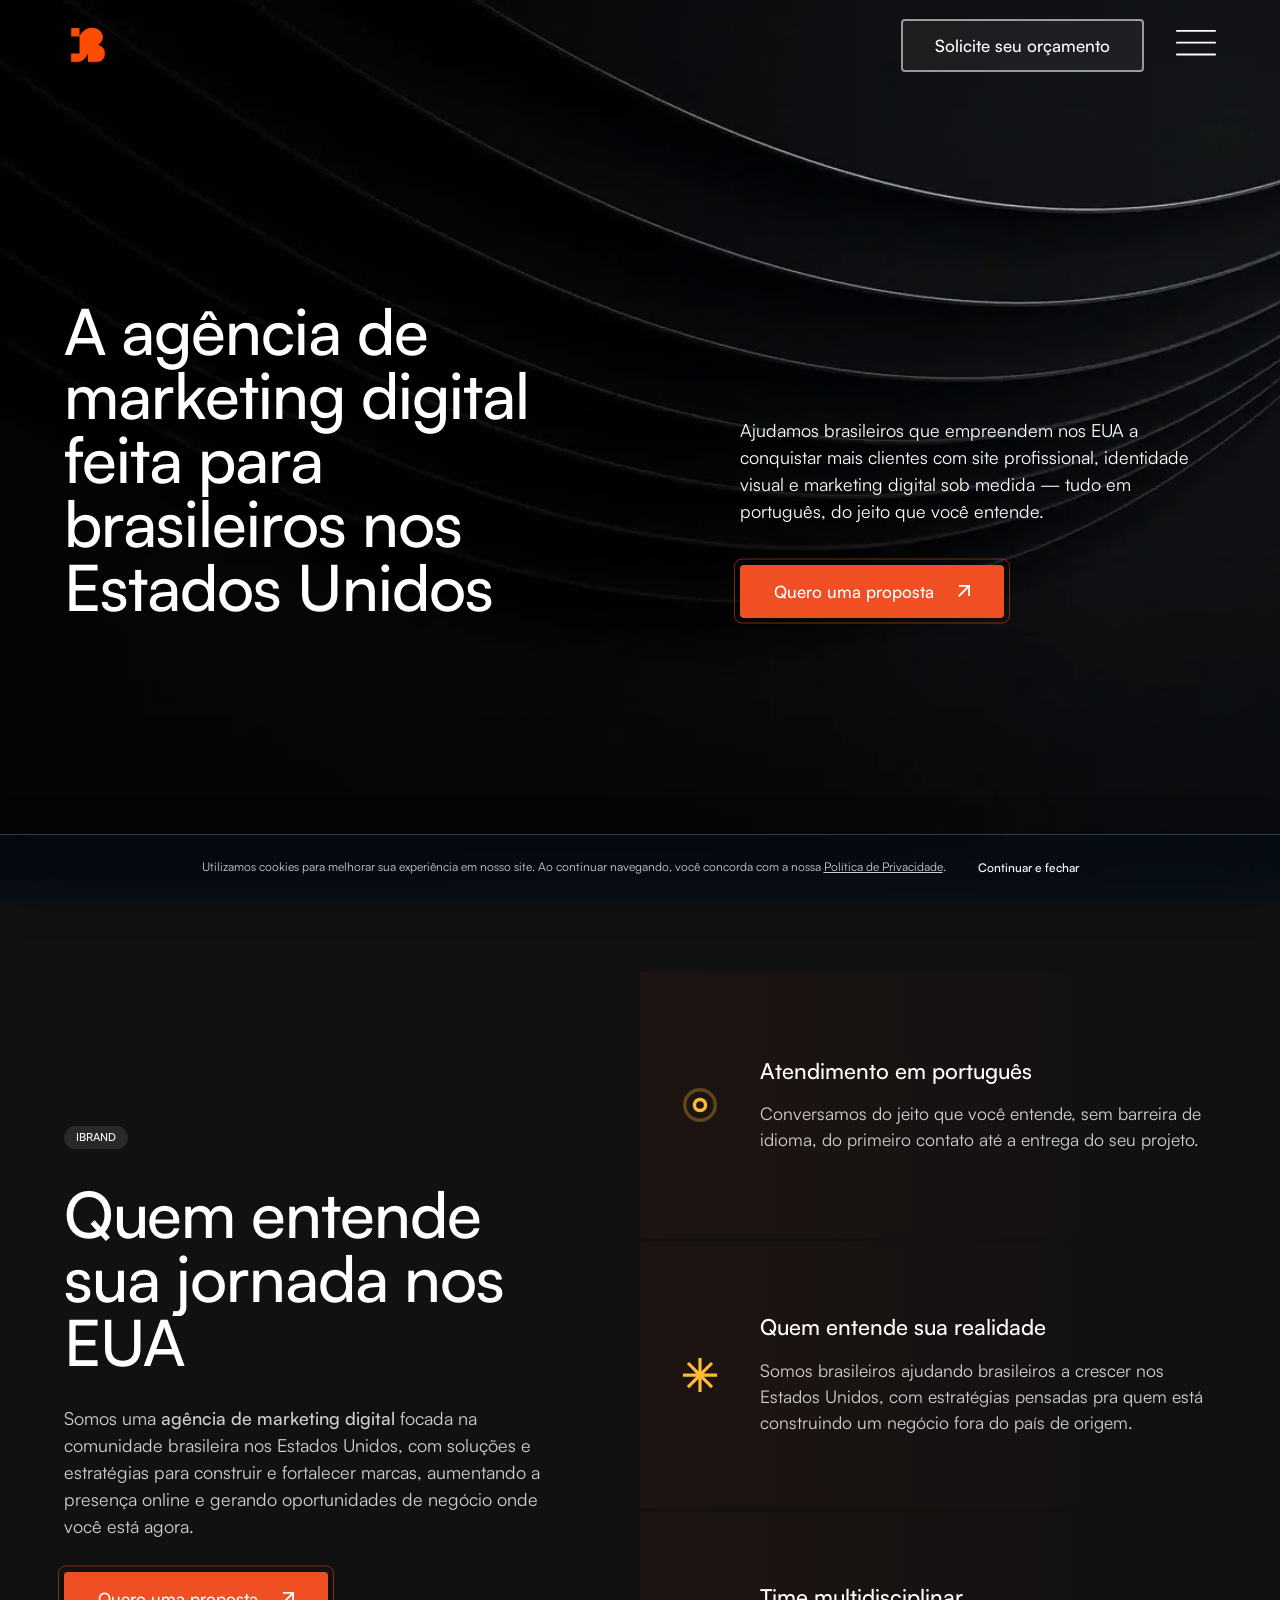
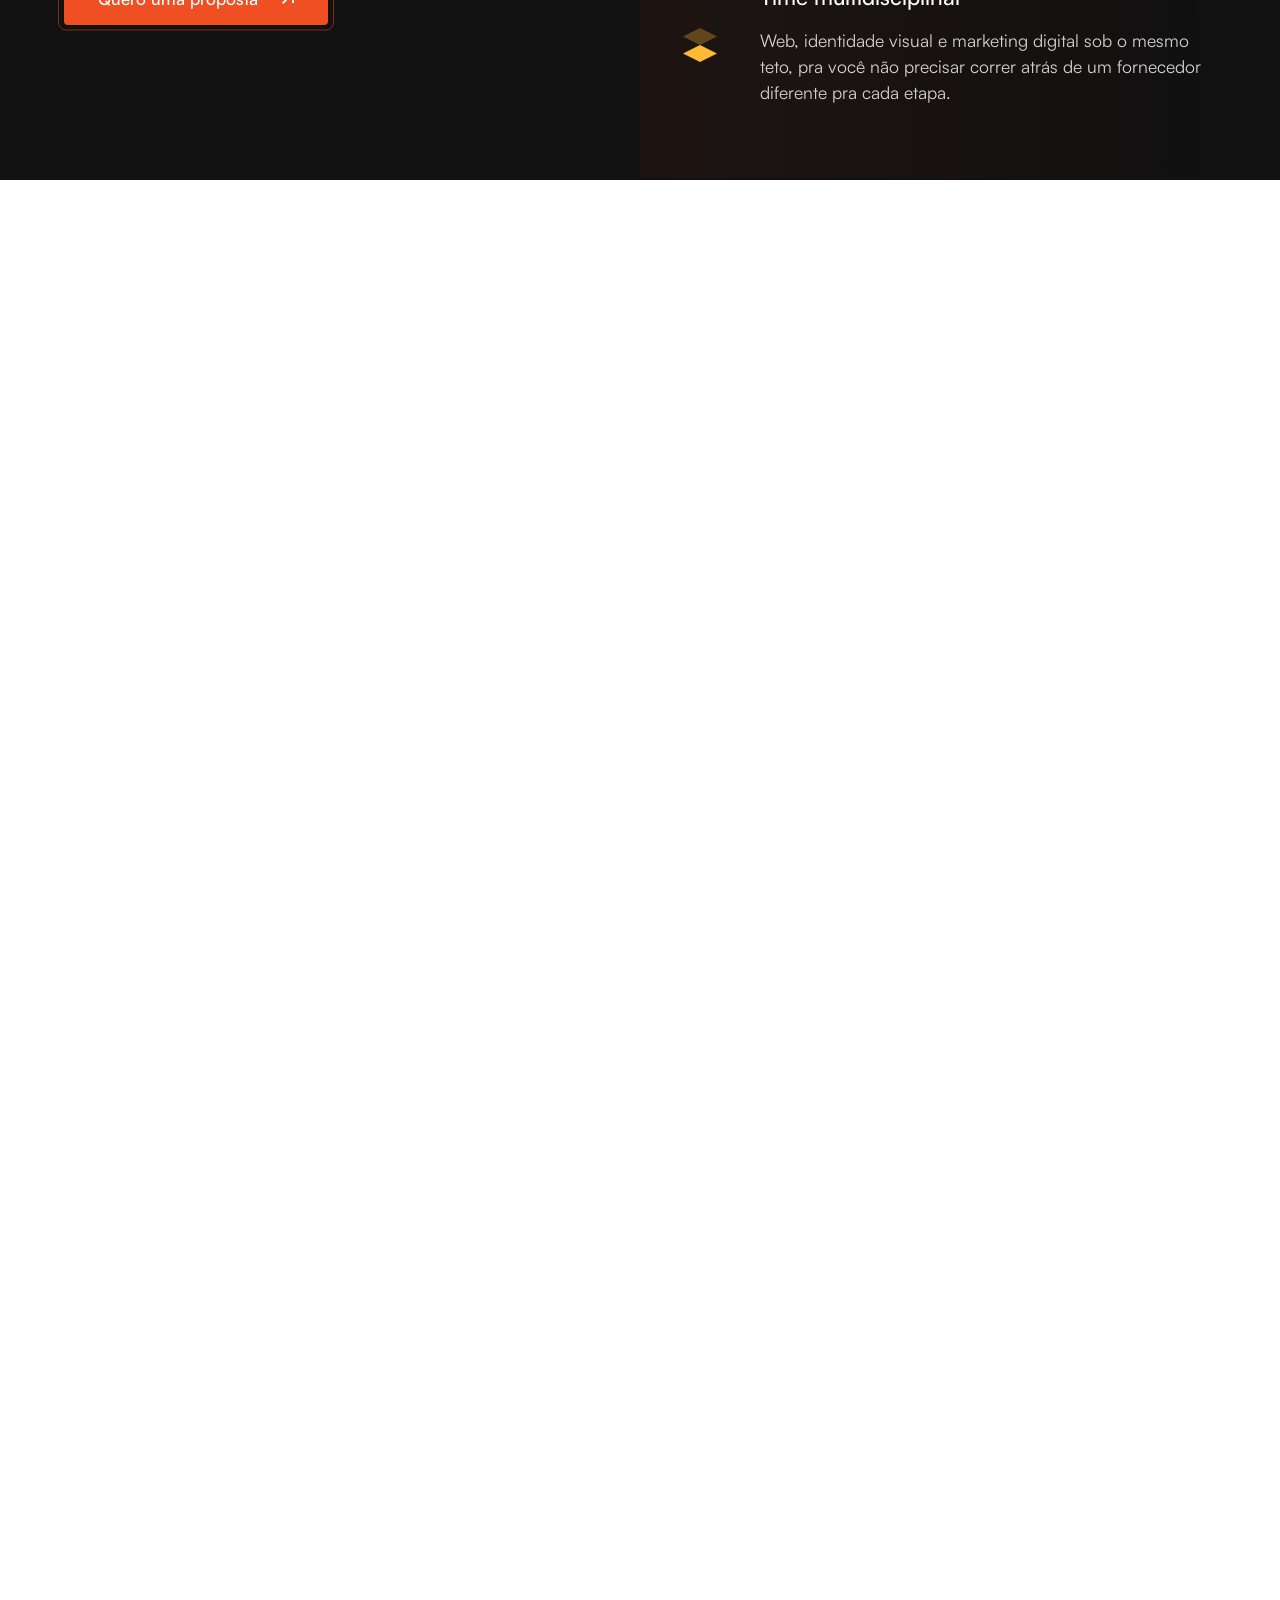
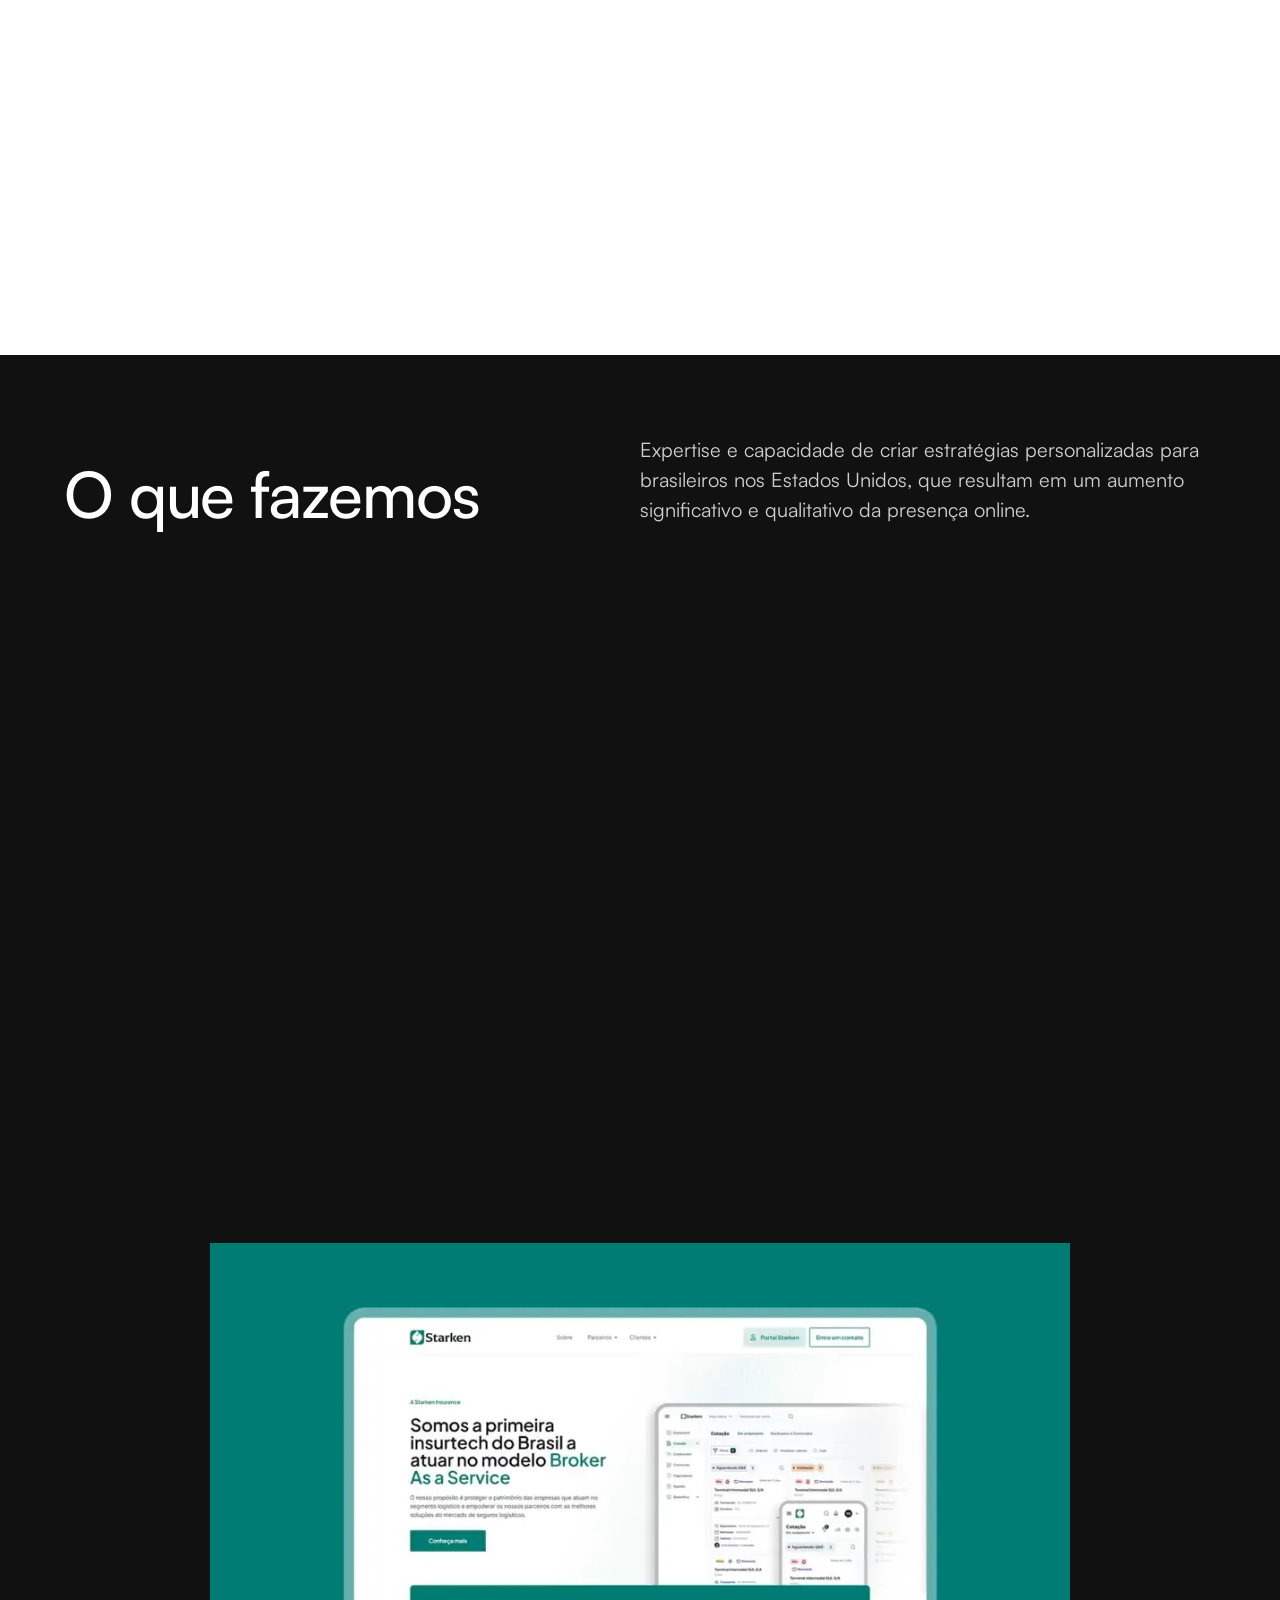
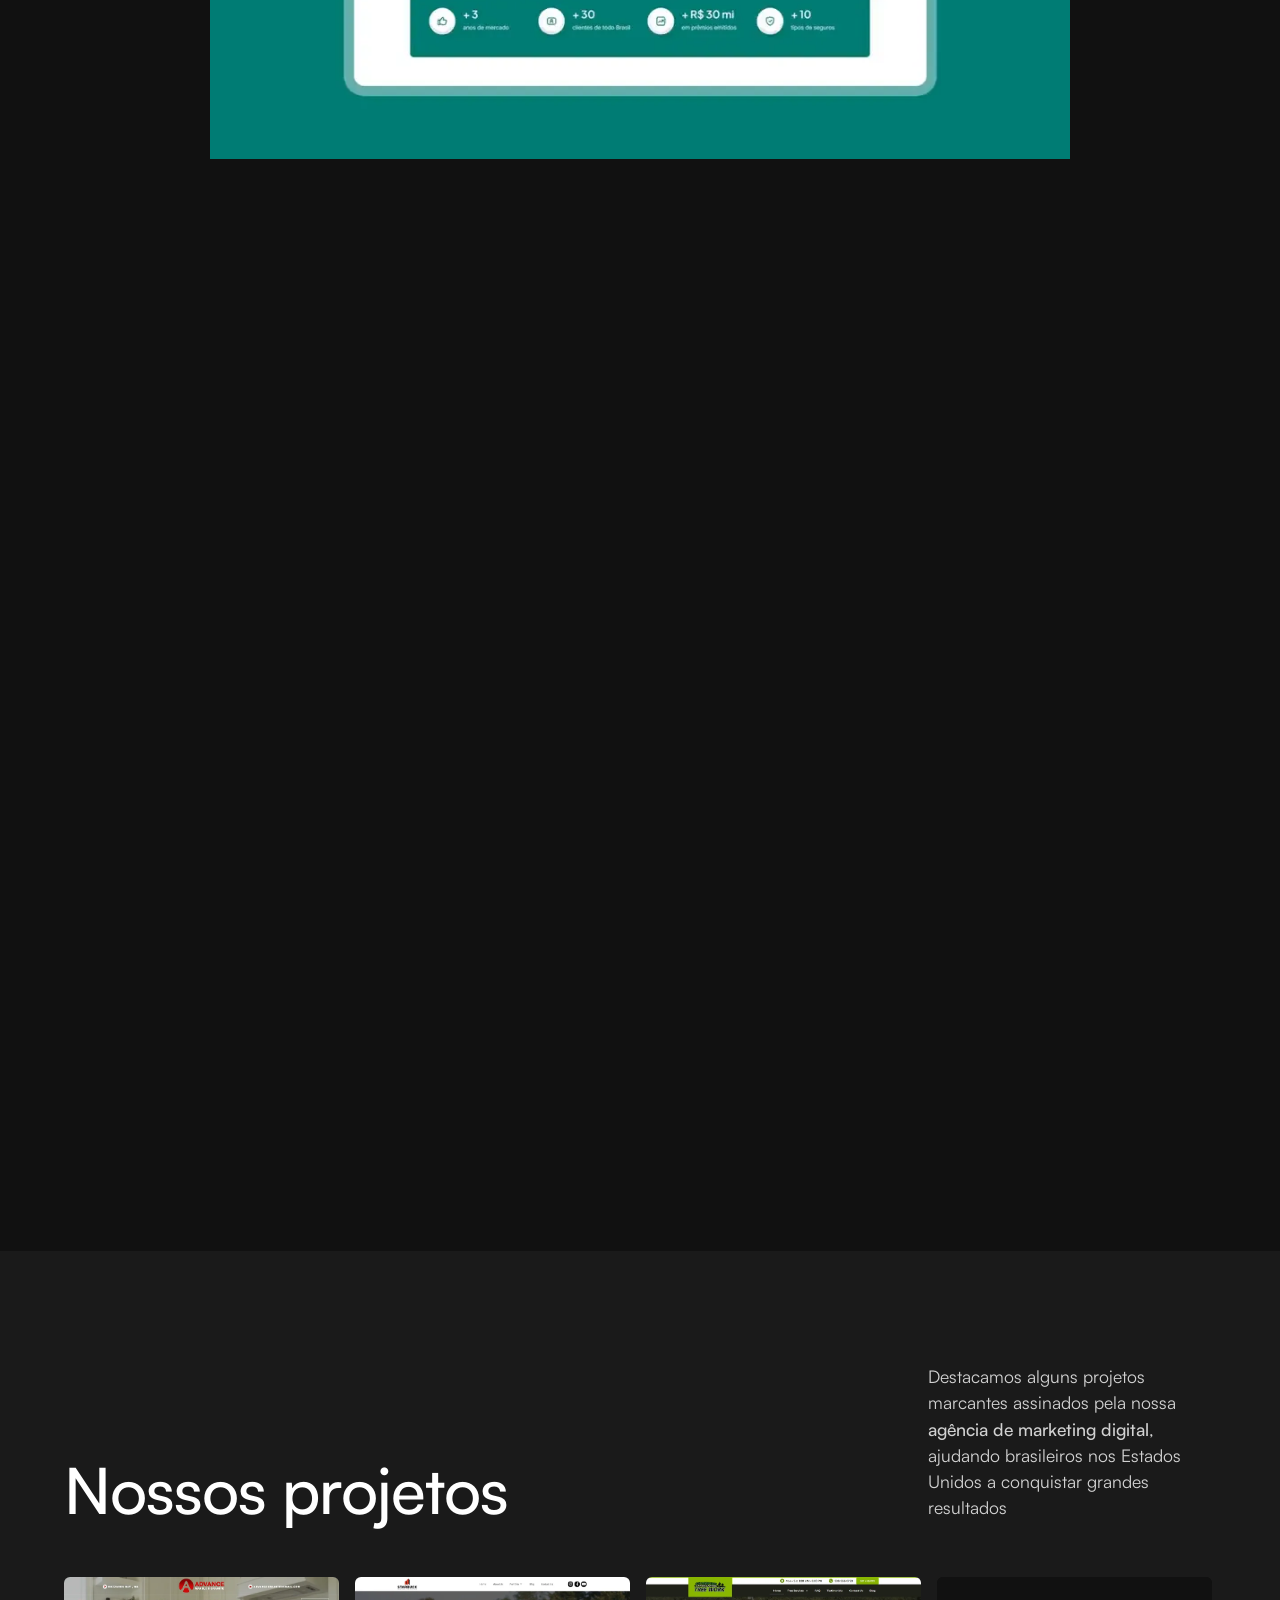
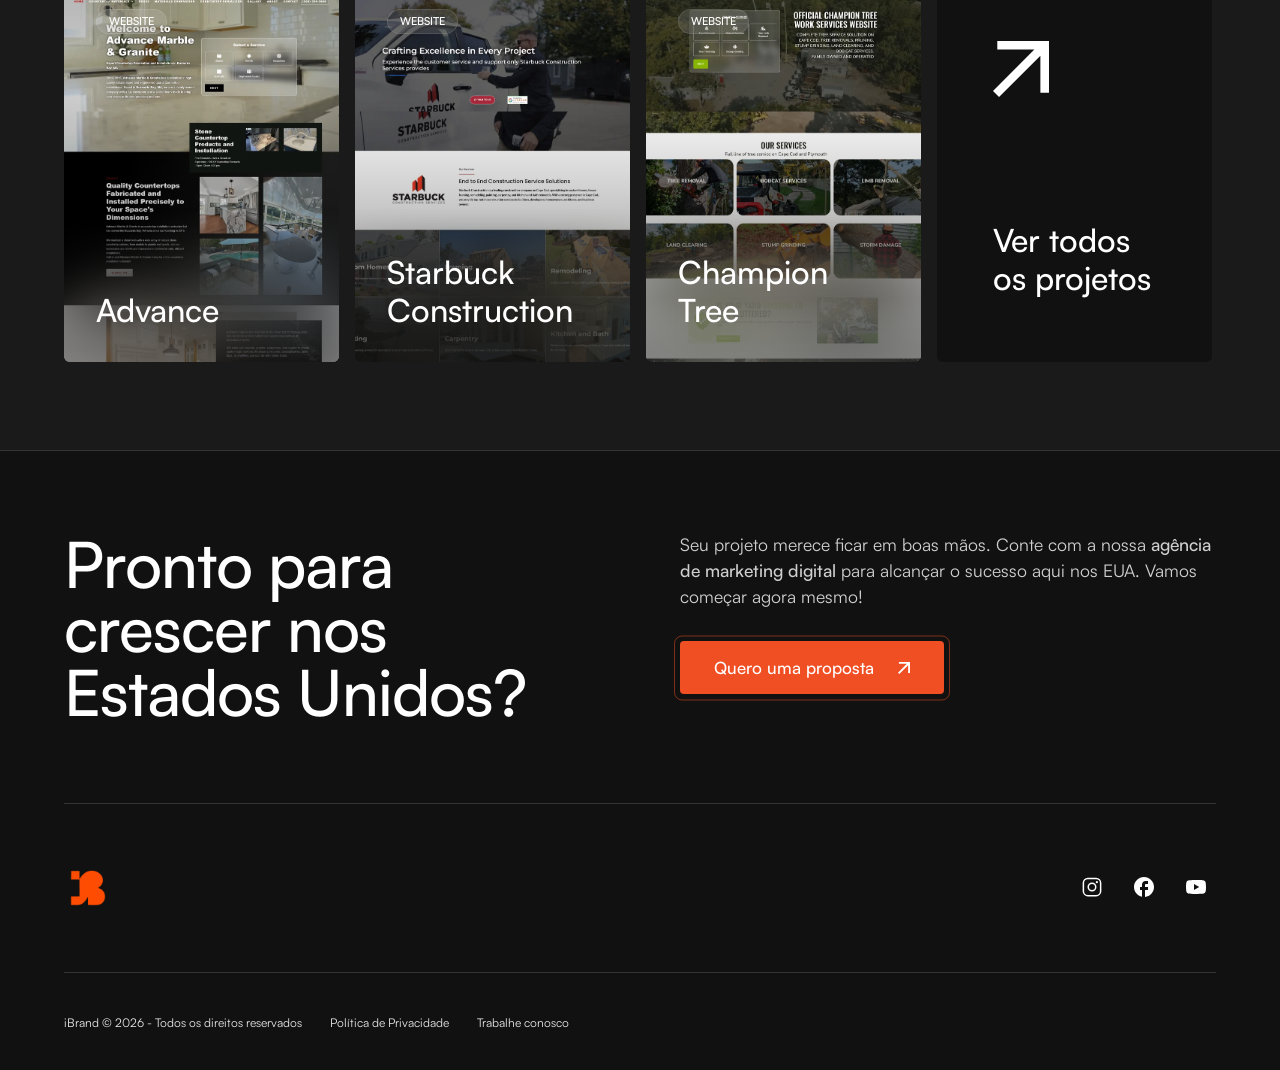
==== index.html @ 8ede85d5 "Trim projects list, fix mobile scroll-video bug, sync text/video timing, update favicon - Remove Pro" ====
<!DOCTYPE html>
<html lang="pt-BR" class="no-js">
<head>
  <meta charset="utf-8">
  <meta http-equiv="X-UA-Compatible" content="IE=edge">
  <meta name="viewport" content="width=device-width, initial-scale=1.0">

  <script>
    (function(d){
      d.classList.remove('no-js');
      d.classList.add('js');
    })(document.documentElement);
  </script>

  <title>iBrand - Marketing Digital para Brasileiros nos Estados Unidos</title>
  <meta name="description" content="Agência de marketing digital que ajuda brasileiros nos Estados Unidos a crescer com site profissional, identidade visual e marketing digital sob medida — tudo em português." />
  <link rel="canonical" href="https://ibrandmkt.com.br/">

  <!-- Open Graph -->
  <meta property="og:type" content="website">
  <meta property="og:url" content="https://ibrandmkt.com.br/">
  <meta property="og:title" content="iBrand - Marketing Digital para Brasileiros nos Estados Unidos">
  <meta property="og:description" content="Agência de marketing digital que ajuda brasileiros nos Estados Unidos a crescer com site profissional, identidade visual e marketing digital sob medida — tudo em português.">
  <meta property="og:image" content="https://ibrandmkt.com.br/assets/video/posters/agencia-fante.webp">
  <meta property="og:locale" content="pt_BR">

  <!-- Twitter Card -->
  <meta name="twitter:card" content="summary_large_image">
  <meta name="twitter:title" content="iBrand - Marketing Digital para Brasileiros nos Estados Unidos">
  <meta name="twitter:description" content="Agência de marketing digital que ajuda brasileiros nos Estados Unidos a crescer com site profissional, identidade visual e marketing digital sob medida — tudo em português.">
  <meta name="twitter:image" content="https://ibrandmkt.com.br/assets/video/posters/agencia-fante.webp">

  <script type="application/ld+json">
  {
    "@context": "https://schema.org",
    "@type": "ProfessionalService",
    "name": "iBrand",
    "description": "Agência de marketing digital que ajuda brasileiros nos Estados Unidos a crescer com site profissional, identidade visual e marketing digital sob medida, tudo em português.",
    "url": "https://ibrandmkt.com.br/",
    "logo": "https://ibrandmkt.com.br/assets/img/logo/cropped-ibrand.logo_.webp",
    "image": "https://ibrandmkt.com.br/assets/video/posters/agencia-fante.webp",
    "sameAs": [
      "https://www.instagram.com/ibrandmkt_/",
      "https://www.facebook.com/ibrandmkt",
      "https://www.youtube.com/@ibrandmkt"
    ]
  }
  </script>

  <link rel="icon" href="assets/img/favicon/favicon.ico?v=2" sizes="any">
  <link rel="icon" type="image/png" href="assets/img/favicon/favicon-32.png?v=2" sizes="32x32">
  <link rel="apple-touch-icon" href="assets/img/favicon/favicon-180.png?v=2">

  <link rel="preload" href="assets/fonts/Satoshi-Regular.woff2" as="font" type="font/woff2" crossorigin>
  <link rel="preload" href="assets/fonts/Satoshi-Medium.woff2" as="font" type="font/woff2" crossorigin>
  <link rel="preload" href="assets/fonts/Satoshi-Bold.woff2" as="font" type="font/woff2" crossorigin>
  <link rel="preload" href="assets/video/posters/agencia-fante.webp" as="image" fetchpriority="high">

  <link rel="stylesheet" href="assets/css/style.css">
  <link rel="stylesheet" href="assets/css/ibrand-overrides.css">

  <meta name="theme-color" content="#111111">
</head>

<body class="home wp-singular page-template page-template-page-template page-template-page-template-php page page-id-2 wp-theme-theme-fante">

  <div id="preloader"><div id="status"></div></div>

  <header class="header">
    <div class="col-af-content">
            <a href="#" class="logo" title="iBrand">
        <img src="assets/img/logo/cropped-ibrand.logo_.webp" alt="iBrand" class="ibrand-logo" width="48" height="48" fetchpriority="high">
      </a>
      <div class="buttons">
        <a href="https://wa.me/12286878442?text=Ol%C3%A1!%20Vim%20pelo%20site%20e%20quero%20saber%20mais%20sobre%20os%20servi%C3%A7os%20da%20iBrand." class="button button-outline button-white" title="Solicite seu orçamento pelo WhatsApp" target="_blank" rel="noopener">
          Solicite seu orçamento
        </a>
        <button class="menu-open" aria-expanded="false" aria-label="Menu">
          <svg width="40" height="26" viewBox="0 0 40 26" fill="none" aria-hidden="true"><rect width="40" height="1.8" rx="0.9"/><rect y="11.8" width="40" height="1.8" rx="0.9"/><rect y="23.6" width="40" height="1.8" rx="0.9"/></svg>
        </button>
      </div>
    </div>
  </header>

  <nav class="nav" aria-hidden="true">
    <div class="content">
      <button class="menu-close" aria-label="Fechar menu">
        <svg width="40" height="30" viewBox="0 0 40 30" fill="none" aria-hidden="true"><rect x="5.2215" y="28.2843" width="40" height="1.8" rx="0.9" transform="rotate(-45 5.2215 28.2843)"/><rect width="40" height="1.8" rx="0.9" transform="matrix(-0.707107 -0.707107 -0.707107 0.707107 34.7786 28.2843)"/></svg>
      </button>
      <ul class="menu clearfix">
        <li class="nav-item"><a href="#" title="Sobre" class="title">Sobre</a></li>
        <li class="nav-item has-submenu">
          <a class="nav-link title" href="#0" title="Serviços" data-original="Serviços">Serviços</a>
          <ul class="submenu">
            <li><a href="#" title="Criação de Sites" class="title">Criação de Sites</a></li>
            <li><a href="#" title="Identidade visual" class="title">Identidade visual</a></li>
            <li><a href="#" title="Marketing digital" class="title">Marketing digital</a></li>
            <li><a href="#" title="E-commerce" class="title">E-commerce</a></li>
          </ul>
        </li>
        <li class="nav-item"><a href="#" title="Projetos" class="title">Projetos</a></li>
        <li class="nav-item"><a href="#" title="Blog" class="title">Blog</a></li>
      </ul>
      <a href="https://wa.me/12286878442?text=Ol%C3%A1!%20Vim%20pelo%20site%20e%20quero%20saber%20mais%20sobre%20os%20servi%C3%A7os%20da%20iBrand." class="button" title="Quero uma proposta pelo WhatsApp" target="_blank" rel="noopener">Quero uma proposta</a>
    </div>
  </nav>

  <main>

    <!-- HERO -->
    <section class="hero-slider font-w is-dark">
      <ul class="clearfix">
        <li class="hero col-af">
          <div class="col-af-content">
            <div class="info">
              <h1 class="hero-title">A agência de marketing digital feita para brasileiros nos Estados Unidos</h1>
            </div>
            <div class="info right">
              <p>Ajudamos brasileiros que empreendem nos EUA a conquistar mais clientes com site profissional, identidade visual e marketing digital sob medida — tudo em português, do jeito que você entende.</p>
              <div class="buttons">
                <a href="https://wa.me/12286878442?text=Ol%C3%A1!%20Vim%20pelo%20site%20e%20quero%20saber%20mais%20sobre%20os%20servi%C3%A7os%20da%20iBrand." class="button" title="Quero uma proposta pelo WhatsApp" target="_blank" rel="noopener">
                  Quero uma proposta
                  <svg width="10" height="10" viewBox="0 0 10 10" fill="none" aria-hidden="true"><path d="M1.07692 10L0 8.92308L7.38462 1.53846H0.769231V0H10V9.23077H8.46154V2.61538L1.07692 10Z"/></svg>
                </a>
              </div>
            </div>
          </div>
          <div class="image">
            <video autoplay loop muted playsinline preload="metadata" poster="assets/video/posters/agencia-fante.webp">
              <source src="assets/video/agencia-de-marketing-digital-fante.mp4?v=2" type="video/mp4">
            </video>
          </div>
        </li>
      </ul>
    </section>

    <a id="mais"></a>

    <!-- DESTAQUES -->
    <section class="destaques col-af font-w is-dark destaques-parallax">
      <div class="col-af-content clearfix">
        <div class="info">
          <span class="title">iBrand</span>
          <h2 class="lines bigger">Quem entende sua jornada nos EUA</h2>
          <p>Somos uma <a href="#"><strong>agência de marketing digital</strong></a> focada na comunidade brasileira nos Estados Unidos, com soluções e estratégias para construir e fortalecer marcas, aumentando a presença online e gerando oportunidades de negócio onde você está agora.</p>
          <a href="https://wa.me/12286878442?text=Ol%C3%A1!%20Vim%20pelo%20site%20e%20quero%20saber%20mais%20sobre%20os%20servi%C3%A7os%20da%20iBrand." class="button" title="Quero uma proposta pelo WhatsApp" target="_blank" rel="noopener">
            Quero uma proposta
            <svg width="10" height="10" viewBox="0 0 10 10" fill="none" aria-hidden="true"><path d="M1.07692 10L0 8.92308L7.38462 1.53846H0.769231V0H10V9.23077H8.46154V2.61538L1.07692 10Z"/></svg>
          </a>
        </div>
        <ul class="clearfix parallax-list">
          <li class="parallax-item">
            <div class="icon no-icon">
              <img width="150" height="150" src="assets/img/icons/icon-6.svg" alt="iBrand - Atendimento em português" title="iBrand - Atendimento em português" loading="lazy">
            </div>
            <div>
              <h3>Atendimento em português</h3>
              <p>Conversamos do jeito que você entende, sem barreira de idioma, do primeiro contato até a entrega do seu projeto.</p>
            </div>
          </li>
          <li class="parallax-item">
            <div class="icon no-icon">
              <img width="150" height="150" src="assets/img/icons/icon-5.svg" alt="iBrand - Quem entende sua realidade" title="iBrand - Quem entende sua realidade" loading="lazy">
            </div>
            <div>
              <h3>Quem entende sua realidade</h3>
              <p>Somos brasileiros ajudando brasileiros a crescer nos Estados Unidos, com estratégias pensadas pra quem está construindo um negócio fora do país de origem.</p>
            </div>
          </li>
          <li class="parallax-item">
            <div class="icon no-icon">
              <img width="150" height="150" src="assets/img/icons/icon-4-1.svg" alt="iBrand - Time multidisciplinar" title="iBrand - Time multidisciplinar" loading="lazy">
            </div>
            <div>
              <h3>Time multidisciplinar</h3>
              <p>Web, identidade visual e marketing digital sob o mesmo teto, pra você não precisar correr atrás de um fornecedor diferente pra cada etapa.</p>
            </div>
          </li>
        </ul>
      </div>
    </section>

    <!-- SERVIÇOS -->
    <section class="servicos col-af font-w is-dark">
      <div class="col-af-content clearfix">
        <div class="info anime fadeInUp">
          <div>
            <h2 class="lines bigger">O que <br>fazemos</h2>
          </div>
          <div>
            <p>Expertise e capacidade de criar estratégias personalizadas para brasileiros nos Estados Unidos, que resultam em um aumento significativo e qualitativo da presença online.</p>
          </div>
        </div>
        <ul class="clearfix">
          <li class="anime reveal">
            <a class="glow-card" href="#" title="Agência de Desenvolvimento de sites">
              <div class="icon no-icon">
                <img width="150" height="150" src="assets/img/icons/icon-1.svg" alt="Desenvolvimento de Sites" title="Desenvolvimento de Sites" loading="lazy">
              </div>
              <h3>Desenvolvimento <br>de Sites</h3>
              <p>Sites profissionais que transmitem confiança pro seu cliente nos Estados Unidos: institucionais, landing pages, blogs, etc.</p>
            </a>
          </li>
          <li class="anime reveal">
            <a class="glow-card" href="#" title="Agência de Marketing digital">
              <div class="icon no-icon">
                <img width="150" height="150" src="assets/img/icons/icon-2.svg" alt="Marketing Digital" title="Marketing Digital" loading="lazy">
              </div>
              <h3>Marketing <br>Digital</h3>
              <p>Planejamento e ações de marketing digital para aumentar a presença da sua marca onde seus clientes estão.</p>
            </a>
          </li>
          <li class="anime reveal">
            <a class="glow-card" href="#" title="Agência de Identidade visual">
              <div class="icon no-icon">
                <img width="150" height="150" src="assets/img/icons/icon-3.svg" alt="Identidade Visual" title="Identidade Visual" loading="lazy">
              </div>
              <h3>Identidade <br>Visual</h3>
              <p>Criação de identidade visual, capaz de transmitir a essência da sua marca pra quem fala português e pra quem fala inglês.</p>
            </a>
          </li>
          <li class="anime reveal">
            <a class="glow-card" href="#" title="Agência de E-commerce">
              <div class="icon no-icon">
                <img width="150" height="150" src="assets/img/icons/icon-4.svg" alt="Desenvolvimento E-commerce" title="Desenvolvimento E-commerce" loading="lazy">
              </div>
              <h3>Desenvolvimento <br>E-commerce</h3>
              <p>Uma plataforma e-commerce completa e personalizada, sem burocracia, pra vender nos Estados Unidos.</p>
            </a>
          </li>
        </ul>
      </div>
    </section>

    <!-- SCROLL CONTAINER -->
    <section class="scroll-container is-dark font-w" id="section-trigger">
      <div class="sticky-viewport">
        <div class="text-content" id="text-reveal">
          <h2 class="bigger">
            Muito mais que uma agência
            <span class="placeholder" id="target-slot"></span>
            uma ponte entre o Brasil e os Estados Unidos
          </h2>
        </div>
        <div class="video-wrapper" id="moving-video">
          <video autoplay loop muted playsinline poster="assets/video/posters/agencia-de-desenvolvimento-de-sites-2.webp">
            <source src="assets/video/agencia-de-marketing-digital-1.mp4" type="video/mp4">
          </video>
        </div>
      </div>
    </section>

    <!-- CASES -->
    <section class="cases col-af">
      <div class="col-af-content clearfix col-af-slide">
        <div class="info">
          <div>
            <h2 class="lines bigger">Nossos <br>projetos</h2>
          </div>
          <div>
            <p>Destacamos alguns projetos marcantes assinados pela nossa <a href="#"><strong>agência de marketing digital</strong></a>, ajudando brasileiros nos Estados Unidos a conquistar grandes resultados</p>
          </div>
        </div>
        <ul class="clearfix owl-carousel owl-cases">

          <li>
            <a href="#" title="Desenvolvimento e criação de site - Projeto Advance">
              <div class="image">
                <img width="855" height="1024" src="assets/img/cases/advance-855x1024.webp" alt="Desenvolvimento e criação de site - Projeto Advance" title="Desenvolvimento e criação de site - Projeto Advance" loading="lazy">
              </div>
              <div class="detail font-w">
                <div class="tags"><span class="title">Website</span></div>
                <h3>Advance</h3>
              </div>
            </a>
          </li>

          <li>
            <a href="#" title="Desenvolvimento e criação de site - Projeto Starbuck Construction">
              <div class="image">
                <img width="855" height="1024" src="assets/img/cases/starbuck-construction-855x1024.webp" alt="Desenvolvimento e criação de site - Projeto Starbuck Construction" title="Desenvolvimento e criação de site - Projeto Starbuck Construction" loading="lazy">
              </div>
              <div class="detail font-w">
                <div class="tags"><span class="title">Website</span></div>
                <h3>Starbuck Construction</h3>
              </div>
            </a>
          </li>

          <li>
            <a href="#" title="Desenvolvimento e criação de site - Projeto Champion Tree">
              <div class="image">
                <img width="855" height="1024" src="assets/img/cases/champion-tree-855x1024.webp" alt="Desenvolvimento e criação de site - Projeto Champion Tree" title="Desenvolvimento e criação de site - Projeto Champion Tree" loading="lazy">
              </div>
              <div class="detail font-w">
                <div class="tags"><span class="title">Website</span></div>
                <h3>Champion Tree</h3>
              </div>
            </a>
          </li>

          <li class="more">
            <a href="#" title="Ver todos os projetos">
              <div class="detail font-w">
                <svg width="10" height="10" viewBox="0 0 10 10" fill="none" aria-hidden="true"><path d="M1.07692 10L0 8.92308L7.38462 1.53846H0.769231V0H10V9.23077H8.46154V2.61538L1.07692 10Z"/></svg>
                <h3>Ver todos os projetos</h3>
              </div>
            </a>
          </li>

        </ul>
      </div>
    </section>

    <!-- CTA -->
    <section class="cta col-af font-w is-dark" id="orcamento">
      <div class="col-af-content">
        <div class="info">
          <h2 class="lines">Pronto para crescer nos Estados Unidos?</h2>
        </div>
        <div class="info">
          <p>Seu projeto merece ficar em boas mãos. Conte com a nossa <strong>agência de marketing digital</strong> para alcançar o sucesso aqui nos EUA. Vamos começar agora mesmo!</p>
          <a href="https://wa.me/12286878442?text=Ol%C3%A1!%20Vim%20pelo%20site%20e%20quero%20saber%20mais%20sobre%20os%20servi%C3%A7os%20da%20iBrand." class="button" title="Quero uma proposta pelo WhatsApp" target="_blank" rel="noopener">
            Quero uma proposta
            <svg width="10" height="10" viewBox="0 0 10 10" fill="none" aria-hidden="true"><path d="M1.07692 10L0 8.92308L7.38462 1.53846H0.769231V0H10V9.23077H8.46154V2.61538L1.07692 10Z"/></svg>
          </a>
        </div>
      </div>
    </section>

  </main>

  <!-- FOOTER -->
  <footer class="footer col-af font-w">
    <div class="col-af-content clearfix">
      <div class="info">
        <div>
          <img src="assets/img/logo/cropped-ibrand.logo_.webp" alt="iBrand" class="ibrand-logo-footer" loading="lazy">
        </div>
        <div>
          <div class="social">
            <a href="https://www.instagram.com/ibrandmkt_/" class="social" target="_blank" rel="noopener" title="Instagram">
              <svg width="32" height="32" viewBox="0 0 256 256" aria-hidden="true"><path d="M128 80a48 48 0 1 0 48 48a48 48 0 0 0-48-48Zm0 80a32 32 0 1 1 32-32a32.1 32.1 0 0 1-32 32Zm44-132H84a56 56 0 0 0-56 56v88a56 56 0 0 0 56 56h88a56 56 0 0 0 56-56V84a56 56 0 0 0-56-56Zm40 144a40 40 0 0 1-40 40H84a40 40 0 0 1-40-40V84a40 40 0 0 1 40-40h88a40 40 0 0 1 40 40Zm-20-96a12 12 0 1 1-12-12a12 12 0 0 1 12 12Z"></path></svg>
            </a>
            <a href="https://www.facebook.com/ibrandmkt" class="social" target="_blank" rel="noopener" title="Facebook">
              <svg width="32" height="32" viewBox="0 0 24 24" aria-hidden="true"><path d="M22 12c0-5.52-4.48-10-10-10S2 6.48 2 12c0 4.84 3.44 8.87 8 9.8V15H8v-3h2V9.5C10 7.57 11.57 6 13.5 6H16v3h-2c-.55 0-1 .45-1 1v2h3v3h-3v6.95c5.05-.5 9-4.76 9-9.95z"/></svg>
            </a>
            <a href="https://www.youtube.com/@ibrandmkt" class="social" target="_blank" rel="noopener" title="YouTube">
              <svg width="32" height="32" viewBox="0 0 24 24" aria-hidden="true"><path d="m10 15l5.19-3L10 9v6m11.56-7.83c.13.47.22 1.1.28 1.9c.07.8.1 1.49.1 2.09L22 12c0 2.19-.16 3.8-.44 4.83c-.25.9-.83 1.48-1.73 1.73c-.47.13-1.33.22-2.65.28c-1.3.07-2.49.1-3.59.1L12 19c-4.19 0-6.8-.16-7.83-.44c-.9-.25-1.48-.83-1.73-1.73c-.13-.47-.22-1.1-.28-1.9c-.07-.8-.1-1.49-.1-2.09L2 12c0-2.19.16-3.8.44-4.83c.25-.9.83-1.48 1.73-1.73c.47-.13 1.33-.22 2.65-.28c1.3-.07 2.49-.1 3.59-.1L12 5c4.19 0 6.8.16 7.83.44c.9.25 1.48.83 1.73 1.73Z"></path></svg>
            </a>
          </div>
        </div>
      </div>
      <div class="end clearfix">
        <div>
          <p>iBrand © 2026 - Todos os direitos reservados</p>
          <a href="#" title="Política de Privacidade" class="item">Política de Privacidade</a>
          <a href="#" title="Trabalhe conosco" class="item">Trabalhe conosco</a>
        </div>
      </div>
    </div>
  </footer>

  <!-- FLOAT CTA (mobile) -->
  <div class="float-cta">
    <a href="https://wa.me/12286878442?text=Ol%C3%A1!%20Vim%20pelo%20site%20e%20quero%20saber%20mais%20sobre%20os%20servi%C3%A7os%20da%20iBrand." class="button button-white" title="Solicite seu orçamento pelo WhatsApp" target="_blank" rel="noopener">
      Solicite seu orçamento
    </a>
  </div>

  <!-- COOKIES -->
  <div class="cookies-container">
    <div class="cookies-content font-w">
      <p>Utilizamos cookies para melhorar sua experiência em nosso site. Ao continuar navegando, você concorda com a nossa <a href="#" title="Política de Privacidade">Política de Privacidade</a>.</p>
      <button class="cookies-save">Continuar e fechar</button>
    </div>
  </div>

  <!-- SCRIPTS -->
  <script src="assets/js/jquery-3.7.1.js" defer></script>
  <script src="assets/js/owl.carousel.js" defer></script>
  <script src="assets/js/owl-init.js" defer></script>
  <script src="assets/js/main.js" defer></script>
  <script src="assets/js/anime-fallback.js" defer></script>
  <script src="assets/js/loader.js" defer></script>

</body>
</html>
---- assets/css/style.css ----
@font-face{font-family:'Satoshi';src:url(../fonts/Satoshi-Regular.woff2) format('woff2');font-weight:400;font-display:swap;font-style:normal}@font-face{font-family:'Satoshi';src:url(../fonts/Satoshi-Medium.woff2) format('woff2');font-weight:700;font-display:swap;font-style:normal}@font-face{font-family:'Satoshi';src:url(../fonts/Satoshi-Bold.woff2) format('woff2');font-weight:800;font-display:swap;font-style:normal}html,body,div,span,applet,object,iframe,h1,h2,h3,h4,h5,h6,p,blockquote,pre,a,abbr,acronym,address,big,cite,code,del,dfn,em,font,img,ins,kbd,q,s,samp,small,strike,strong,sub,sup,tt,var,b,u,i,center,dl,dt,dd,ol,ul,li,fieldset,form,label,legend,table,caption,tbody,tfoot,thead,tr,th,td{border:0;margin:0;padding:0;vertical-align:baseline}h1,h2,h3,h4,h5,h6{clear:both}ol,ul{list-style:none;margin:0;padding:0}del{text-decoration:line-through}table{border-collapse:collapse;border-spacing:0;width:100%}table tr{border-top:1px solid rgba(0,0,0,.1)}table tr:last-child{border-bottom:1px solid rgba(0,0,0,.1)}table td{padding:20px;border-left:1px solid rgba(0,0,0,.1)}table td:last-child{border-right:1px solid rgba(0,0,0,.1)}*,*::after,*::before{margin:0;padding:0;box-sizing:border-box}body,html{width:100%;margin:0}html{scroll-behavior:smooth}body{margin:0;padding:0;font-family:'Satoshi',sans-serif;line-height:1;overflow-x:hidden}input,textarea,select,button{font-family:'Satoshi',sans-serif;-webkit-appearance:none;-moz-appearance:none;border-radius:0}a[href^=tel]{color:inherit;text-decoration:none}img,svg{width:100%;max-width:100%;height:auto;border:none}div.image{overflow:hidden}div.image img,div.image video{width:100%;height:100%;object-fit:cover;display:block}div.icon,span.icon{min-width:60px;max-width:60px;min-height:60px;max-height:60px;display:flex;align-items:center;justify-content:center;position:relative;border-radius:10px;margin:0 0 20px;background-color:#E106A8}div.icon.no-icon,span.icon.no-icon{min-width:40px;max-width:40px;min-height:40px;max-height:40px;background-color:transparent}div.icon img,span.icon img{width:26px;display:block;position:relative;z-index:2}div.icon.no-icon img,span.icon.no-icon img{min-width:34px;max-width:34px;min-height:34px;max-height:34px}.font-w h1,.font-w h2,.font-w h3,.font-w p,.font-w .entry-content li,.font-w .entry-content a:not(.button){color:#fff}.font-w p{opacity:.8}a{text-decoration:none}::-moz-selection{color:#041020;background:#FFBB36}::selection{color:#041020;background:#FFBB36}.clearfix::before,.clearfix::after{content:'';display:table}.clearfix::after{clear:both}.no-js-banner{position:fixed;bottom:0;left:0;background-color:#000;color:#fff;font-size:14px;line-height:1.3;text-align:center;z-index:999;display:flex;width:100%;padding:20px;align-items:center;justify-content:center}#preloader{position:fixed;top:0;left:0;right:0;bottom:0;background-color:#041020;z-index:101}.no-js #preloader{display:none}.anime-start #preloader{animation:fadeOuts 1s;animation-fill-mode:forwards}@keyframes fadeOuts{100%{opacity:0;visibility:hidden}}#status{position:relative;width:230px;height:230px;left:50%;top:50%;margin:0;text-align:center;-webkit-transform:translate(-50%,-50%) scale(.7);transform:translate(-50%,-50%) scale(.7)}.col-af{width:100%;height:auto;position:relative;padding:80px 0;z-index:2}.col-af.one-column.font-w{background-color:#041020}.col-af.one-column.font-w::after{content:'';position:absolute;top:0;left:50%;width:90%;max-width:1320px;height:1px;width:100%;transform:translateX(-50%);background-color:rgba(255,255,255,.1)}.col-af-content{width:90%;max-width:1320px;margin:0 auto}.hero-top{padding-top:0!important;padding-bottom:0!important}.hero-top .col-af-content{transform:translateY(-60px);z-index:2;position:relative}@media screen and (max-width:991px){.col-af{padding:60px 0}.hero-top{padding:0!important}.col-af-slide{width:95%;margin-left:5%}}.button{display:inline-flex;cursor:pointer;position:relative;align-items:center;justify-content:center;font-size:17px;font-weight:700;min-width:200px;line-height:1;color:#041020;border:1.5pt solid transparent;text-align:center;margin:0;background-color:#FFBB36;padding:16px 32px;transition:ease .6s;border-radius:4px}.button:not(.button-outline):not(.button-white):not(.button-blur)::after{content:'';width:calc(100% + 16px);height:calc(100% + 16px);position:absolute;top:50%;left:50%;border:1px solid rgba(255,187,54,.5);transform:translate(-50%,-50%);border-radius:8px;animation:opacityBorder 1.6s linear infinite}.button:not(.button-outline):not(.button-white):not(.button-blur):hover::after{opacity:1!important}@-webkit-keyframes opacityBorder{0%{opacity:0}50%{opacity:1}100%{opacity:0}}.button-outline{background-color:transparent;border:1.5pt solid #041020;color:#041020}.button-outline.button-white{border:1.5pt solid #fff;color:#fff}.button-ghost{color:#041020;background-color:rgba(4,16,32,.1)}.button-blur{color:#fff;background-color:rgba(255,255,255,.16);backdrop-filter:blur(1.5rem)}.button:hover{background-color:#FFC148!important;border:1.5pt solid #FFC148!important;transform:scale(1.04)!important;color:#041020!important}.button svg,.button img{width:12px;display:inline-block;margin:0 0 0 24px;fill:#041020;transition:ease .3s}.button:hover svg{fill:#041020!important}.button:hover img{filter:brightness(0) invert(1)}span.title{display:inline-block;font-size:11px;text-transform:uppercase;color:#041020;background-color:rgba(4,16,32,.15);border-radius:20px;padding:6px 12px;margin:0 0 32px;letter-spacing:0}.font-w span.title{color:#fff;background-color:rgba(255,255,255,.1);backdrop-filter:blur(1.5rem)!important}.title,h1,h2,h3,h4,h5{font-size:42px;font-weight:700;color:#041020;line-height:1;margin:0 0 32px;letter-spacing:-1px}h1,.hero h2,.cta h2,h2.bigger{font-size:64px}h3{font-size:22px;line-height:1.2;color:#041020;font-weight:700;letter-spacing:0}h4,h5{font-size:20px}p{font-size:1.094em;font-weight:400;color:#041020;line-height:1.5;opacity:.7;margin:0}@media screen and (max-width:991px){a.button{width:100%;min-width:100px}.title,h1,.hero h2,.cta h2,h2.bigger{font-size:36px}.hero.portfolio h1{font-size:38px}h2{font-size:24px}h3,h4{font-size:20px}}.wpp-button{position:fixed;bottom:20px;right:20px;border-radius:50%;width:60px;height:60px;z-index:99;background-color:#041020;transition:ease .4s;border:2px solid rgba(255,255,255,.3);box-shadow:0 15px 60px 0 rgba(0,0,0,.3)}.wpp-button:hover{transform:scale(1.05)}.wpp-button svg{position:absolute;top:50%;left:50%;fill:#fff;transform:translate(-50%,-50%);width:30px}.popup-overlay{position:fixed;top:0;left:0;width:100%;height:100%;background:rgba(0,0,0,.8);display:none;justify-content:center;align-items:center;z-index:9999}.popup-box{background:#fff;padding:35px 40px;border-radius:8px;max-width:460px;text-align:center;box-shadow:0 5px 20px rgba(0,0,0,.2);animation:fadeIn 0.3s ease}.popup-box p{margin:0 0 20px}.popup-box a{color:#06346c;display:inline-block;font-weight:700;text-decoration:underline}#popup-fechar{margin:10px 0 0;border:none;cursor:pointer}#popup-fechar:hover{background:#005bb5}@keyframes fadeIn{from{transform:scale(.9);opacity:0}to{transform:scale(1);opacity:1}}.cookies-container{position:fixed;width:100%;max-width:100%;margin:0;bottom:0;right:0;z-index:100;display:none}.cookies-content{background:rgba(4,16,32,.4)!important;backdrop-filter:blur(1.5rem);padding:24px;margin:0 auto;display:flex;justify-content:center;gap:32px;align-items:center;position:relative;border-top:1px solid rgba(255,255,255,.2);box-shadow:0 0 40px 0 rgba(0,0,0,.2)}.cookies-content p{margin:0;padding:0;font-size:12px;line-height:1.4;display:block}.cookies-content a{display:inline-block;text-decoration:underline;color:inherit}.cookies-content .cookies-save{color:#fff;display:block;cursor:pointer;font-weight:700;border:0;outline:0;padding:0;margin:0;font-size:12px;background-color:transparent}.cookies-content .cookies-save:hover{text-decoration:underline}.cookies-pref{display:none}@media screen and (max-width:991px){.cookies-content{flex-direction:column;text-align:center;gap:16px}.cookies-content .cookies-save{font-size:14px}}.header{width:100%;height:auto;position:fixed;top:0;left:0;z-index:9;background-color:transparent;transition:ease 0.4s}.header.header-is-visible{background:rgba(255,255,255,.05)!important;backdrop-filter:blur(1.5rem)!important}.header.header-is-visible.header--dark{background:rgba(4,16,32,.8)!important}body:not(.page-template):not(.single) .header,.header.header-show{position:sticky;background:rgba(4,16,32,1)}.admin-bar .header{top:32px}.header .col-af-content{height:90px;display:flex;align-items:center;justify-content:space-between;position:relative}.header .buttons{display:flex;position:relative}.header .buttons .button{flex:none;width:auto;margin:0 32px 0 0;background:rgba(255,255,255,.05);backdrop-filter:blur(1.5rem);border-color:rgba(255,255,255,.6)}.header .buttons .button.button-blog{border-color:rgba(255,255,255,.2)}.header .buttons .button.button-blog svg{fill:#fff}.menu-open{cursor:pointer;outline:0;border:0;background-color:transparent}.menu-open svg{fill:#fff;width:40px}@media screen and (max-width:991px){.menu-open svg{fill:#fff;width:36px;height:26px}.menu-open{display:flex;width:40px;height:16px;overflow:hidden}}a.logo{display:flex;align-items:center;justify-content:center;gap:16px}a.logo svg{display:block;margin:0;fill:#FFBB36;width:126px;min-width:126px;max-width:126px}a.logo span{display:inline-block;font-size:10px;text-transform:uppercase;color:#fff;background-color:rgba(255,255,255,.15);border-radius:20px;padding:6px 12px;margin:0}.header-portfolio a.logo svg{fill:#fff}.float-cta{display:none}@media screen and (max-width:991px){.header{position:fixed}.header .col-af-content{height:65px;padding:0 4px}.header .buttons .button{min-width:auto;padding:8px 12px;font-size:12px;align-items:center;margin:0 20px 0 0;display:none}.header .buttons .button.button-blog{margin:0;display:flex!important}.header .buttons .button.button-blog svg{display:none}a.logo svg{width:110px;min-width:110px;max-width:110px}.float-cta{width:100%;position:fixed;bottom:-1px;left:0;padding:0 40px 24px;z-index:8;display:flex;justify-content:flex-end;opacity:0;visibility:hidden;transform:translateY(20px);pointer-events:none;transition:opacity .3s ease,transform .3s ease,visibility .3s ease}.float-cta::before{content:'';display:block;width:100%;height:100%;position:absolute;bottom:-1px;left:0;z-index:2;opacity:1;backdrop-filter:blur(10px);mask-image:linear-gradient(to top,#041020 0%,#041020 20%,transparent 100%)}.float-cta.float-cta-is-visible{opacity:1;visibility:visible;transform:translateY(0);pointer-events:auto}.float-cta .button{position:relative;z-index:3;background:rgba(255,255,255,.1);backdrop-filter:blur(1.5rem);-webkit-backdrop-filter:blur(1.5rem);border-color:rgba(255,255,255,.3);color:#fff;border-radius:56px;border:0;transition:background .3s ease,color .3s ease,border-color .3s ease}.float-cta.float-cta--light .button{background:linear-gradient(160deg,rgba(255,255,255,.09) 0%,rgba(255,255,255,.04) 100%);box-shadow:rgba(255,255,255,.14) 0 0 0 1px inset,rgba(255,255,255,.18) 0 1px 0 inset,rgba(0,0,0,.35) 0 12px 40px}.float-cta.float-cta--dark .button{background:linear-gradient(160deg,rgba(4,16,32,.4) 0%,rgba(4,16,32,.8) 100%);box-shadow:rgba(4,16,32,.14) 0 0 0 1px inset,rgba(4,16,32,.18) 0 1px 0 inset,rgba(255,255,255,.15) 0 12px 40px}.float-cta .button:hover{background:#FFBB36!important;color:#041020!important;box-shadow:none!important;transform:none!important;border:0!important}}.nav:not(.active),.nav:not(.active) *{pointer-events:none!important}.nav{position:fixed;inset:0;background:rgba(4,16,32,.8);backdrop-filter:blur(15px);opacity:0;visibility:hidden;pointer-events:none;transition:opacity .3s ease,visibility 0s linear .3s;z-index:9}.nav.active{opacity:1;visibility:visible;pointer-events:auto;transition:opacity .3s ease,visibility 0s linear 0s}.nav .content{list-style:none;padding:40px 120px;width:100%;height:100%;position:absolute;align-items:center;inset:0;display:flex;flex-direction:column;justify-content:center;transform:translateY(10%);transition:.6s ease}.nav.active .content{transform:translateY(0)}.nav .menu-close{width:90%;max-width:1320px;height:90px;display:flex;align-items:center;justify-content:end;position:absolute;top:0;left:50%;cursor:pointer;outline:0;border:0;background-color:transparent;transform:translateX(-50%)}.nav .menu-close svg{fill:#fff;width:40px}.nav .menu{list-style:none;display:flex;flex-direction:column;justify-content:center;transform:translateY(15%);transition:1s ease}.nav.active .menu{transform:translateY(0)}.nav .menu a:not(.button){display:block;padding:24px 0;color:#fff;font-size:64px;margin:0;transition:.4s ease;text-align:center}.nav .content a.button{margin:40px 0 0;display:none}.menu a:not(.button):hover{color:#FFBB36}.menu li.nav-item:not(.has-submenu){display:block;opacity:1;transform:translateY(0);visibility:visible;pointer-events:auto;transition:opacity .55s cubic-bezier(.4,0,.2,1),transform .55s cubic-bezier(.4,0,.2,1),visibility 0s linear 0s}.submenu-open li.nav-item:not(.active):not(.has-submenu){opacity:0;transform:translateY(-10px);visibility:hidden;pointer-events:none;transition:opacity .55s cubic-bezier(.4,0,.2,1),transform .55s cubic-bezier(.4,0,.2,1),visibility 0s linear .55s}.has-submenu>.submenu{max-height:0;overflow:hidden;transition:max-height .55s cubic-bezier(.4,0,.2,1)}.has-submenu.active>.submenu{max-height:500px}.has-submenu{transition:.55s cubic-bezier(.4,0,.2,1);transform:translateY(0)}.has-submenu.active{transform:translateY(15%)}.has-submenu.active>.nav-link{font-size:24px!important;opacity:.5}.nav.submenu-open .content a.button{opacity:0}@media screen and (max-width:991px){.nav .content{padding:40px 60px}.nav .menu-close{height:65px}.nav .menu-close svg{width:30px}.nav .menu a:not(.button){font-size:32px}.has-submenu.active>.nav-link:not(.button){font-size:18px}.nav .content a.button{display:flex;background:rgba(255,255,255,.1);backdrop-filter:blur(1.5rem);border-color:rgba(255,255,255,.6);color:#fff;border-radius:56px}.nav .content a.button::after{display:none}}.hero{position:relative;background-color:#041020;background-repeat:no-repeat;background-size:cover;background-position:center;padding:0;height:100vh;max-height:880px;overflow:hidden}.hero.portfolio{height:auto;max-height:4000px}.hero.hero-single{height:80vh}.hero-slider .owl-carousel .owl-item,.hero-slider .owl-carousel .owl-stage{display:block}.hero:not(.portfolio)::after{content:'';display:block;width:100%;height:100%;position:absolute;top:0;left:0;background:linear-gradient(270deg,#00000047 0%,#000000 70%);z-index:2;opacity:.3}.hero.hero-single:not(.portfolio)::after{opacity:.7}.hero.portfolio::after{content:'';display:block;width:100%;height:10%;position:absolute;bottom:0;left:0;background-color:#fff;z-index:1}.hero:not(.portfolio) .col-af-content{position:absolute;z-index:3;top:52%;left:50%;-webkit-transform:translate(-50%,-50%);transform:translate(-50%,-50%);display:flex;justify-content:space-between;align-items:end;gap:200px}.hero.portfolio .col-af-content{padding:200px 0 0;display:flex;justify-content:space-between;align-items:center}.hero .info{width:100%;flex:1}.hero .info.right{width:50%;flex:1;display:flex;flex-direction:column;gap:40px}.hero.hero-single .info{width:70%}.hero.hero-single .info div{display:flex;gap:32px}.hero .buttons .button-anchor{display:block}.hero .buttons .button-anchor svg{fill:#fff;width:28px}.hero.portfolio .info{margin:0 auto;max-width:880px;text-align:center}.hero .info h1{margin:0}.hero .info p{margin:24px 0 0;font-size:18px}.hero-title{visibility:hidden}.hero-title.is-ready{visibility:visible}.hero-title .line{overflow:hidden;padding-bottom:.12em;margin-bottom:-.12em}.hero-title .line span{display:inline-block;transform:translateY(110%);opacity:0;transition:transform 0.8s ease,opacity 0.8s ease}.hero-title.is-visible .line span{transform:translateY(0);opacity:1}.hero-title.animation-finished .line{overflow:visible}.hero p{opacity:0;transform:translateY(10px);transition:all 0.8s ease;transition-delay:1s}body.anime-start .hero p{opacity:1;transform:translateY(0)}.hero .buttons{opacity:0;transform:translateY(10px);transition:all 0.8s ease;transition-delay:1.2s}body.anime-start .hero .buttons{opacity:1;transform:translateY(0)}.no-js .hero p,.no-js .hero .buttons{opacity:1!important;-webkit-transform:none!important}.hero .image{position:absolute;right:0;bottom:0;width:100%;height:100%;z-index:2;background-color:#041020;transform:scale(1.25);filter:blur(10px);transition:all 1s ease;transition-delay:0.8s;opacity:.4}body.anime-start .hero .image{opacity:1;transform:scale(1);filter:blur(0)}.hero.portfolio .image{position:relative;width:calc(100% - 3.2em);height:auto;max-width:1520px;right:auto;bottom:auto;margin:120px auto 0;overflow:hidden;padding:10px;background-color:rgba(255,255,255,.15);border-radius:20px;backdrop-filter:blur(15px);opacity:0}.hero.portfolio .image div{width:100%;aspect-ratio:10 / 4;overflow:hidden;border-radius:10px}.hero.portfolio .image div img,.hero.portfolio .image video{border-radius:10px;transition:2s ease}@media screen and (max-width:991px){.hero{max-height:3000px;height:100vh;overflow:hidden}.hero:not(.portfolio)::after{display:none}.hero:not(.portfolio) .col-af-content{top:50%;flex-direction:column;gap:8px}.hero.portfolio .col-af-content{padding:140px 0 0;display:flex;justify-content:space-between;align-items:center}.hero.portfolio .image{margin:60px auto 0}.hero .info,.hero.hero-single .info{width:100%;text-align:center}.hero .info.right{width:100%;gap:0}.hero.hero-single .info div{gap:0;flex-direction:column}.hero:not(.portfolio) .buttons{position:relative;bottom:auto;right:auto;height:auto;width:100%;padding:32px 16px 0}.hero:not(.portfolio) .buttons .button{position:relative;bottom:auto;right:auto}.hero:not(.portfolio) .image{width:100%;height:100%}.hero:not(.portfolio) .image::after{content:'';display:block;width:100%;height:100%;position:absolute;top:0;left:0;background-color:rgba(4,16,32,.6);z-index:1}.hero.portfolio .image div{aspect-ratio:1 / 1}}.sobre{background-color:#fff;overflow:hidden}.sobre.font-w{background-color:#041020}.sobre .col-af-content{position:relative}.sobre .info{width:45%}.sobre.full .info{width:60%}.sobre.inverse .info{float:right}.sobre .info p{margin:0 0 32px;font-size:18px}.sobre .info p a{color:#041020;font-weight:800}.sobre.font-w .info p a{color:#fff}.sobre .info h3{margin:0}.sobre .image{right:0;bottom:0;position:absolute;width:45%;height:100%;background-color:transparent;z-index:2;border-radius:6px}.sobre.full .image{width:30%}.sobre.inverse .image{left:0;right:auto}.sobre ul.tag-list{width:100%;margin:16px 0 0;display:flex;gap:8px;position:relative}.sobre ul.tag-list li{font-size:11px;text-transform:uppercase;color:#041020;background-color:rgba(4,16,32,0);border:1px solid rgba(4,16,32,.5);border-radius:20px;padding:6px 10px}.sobre.font-w ul.tag-list li{color:#fff;border:1px solid rgba(255,255,255,.5)}.sobre ul.card-list{width:100%;margin:16px 0 0;display:flex;flex-direction:column;position:relative}.sobre ul.card-list li{display:flex;align-items:center;gap:16px;padding:32px 16px;border-top:1px solid rgba(4,16,32,.1)}.sobre ul.card-list li:last-child{border-bottom:1px solid rgba(4,16,32,.1)}.sobre.font-w ul.card-list li,.sobre.font-w ul.card-list li:last-child{border-color:rgba(255,255,255,.1)}.sobre ul.card-list li div:not(.icon){display:flex;gap:24px;align-items:center;flex:1.2}.sobre ul.card-list li .icon{margin:0}.sobre.font-w ul.card-list li .icon img{filter:brightness(0) invert(1)}.sobre ul.card-list li h3{margin:0;flex:1}.sobre ul.card-list li p{margin:0;flex:3}@media screen and (max-width:991px){.sobre .info,.sobre.full .info{width:100%;margin:0 0 40px}.sobre ul.tag-list{flex-wrap:wrap}.sobre ul.card-list li{flex-direction:column;align-items:start}.sobre ul.card-list li div:not(.icon){display:flex;align-items:center;gap:16px}.sobre ul.card-list li .icon{margin:0}.sobre ul.card-list li h3 br{display:none}.sobre .image,.sobre.inverse .image,.sobre.full .image{left:auto;right:auto;bottom:auto;position:relative;width:100%;height:auto;aspect-ratio:4 / 3}}.descricao{background-color:#fff;overflow:hidden}.descricao .info{width:60%;float:left}.descricao.full .info{width:100%}.descricao .info p{margin:0 0 32px}.descricao ul.tag-list{width:25%;float:right;display:flex;flex-direction:column;gap:0}.descricao ul.tag-list{width:25%;float:right;display:flex;flex-direction:column;gap:0}.descricao ul.tag-list li p.titulo{font-weight:700;opacity:1;margin:32px 0 0}.descricao ul.tag-list li:nth-of-type(1) p.titulo{margin:0}.descricao ul.tag-list li a{display:block;font-size:17px;font-weight:400;color:#041020;line-height:1.5;opacity:.8}.descricao ul.tag-list li a:hover{text-decoration:underline;opacity:1}@media screen and (max-width:991px){.descricao .info{width:100%}.descricao ul.tag-list{width:100%}}.cards{background-color:#fff;text-align:center}.cards.font-w{background-color:#041020}.cards .info{margin:0 0 64px;text-align:left;display:flex;align-items:end;gap:80px}.cards .info div{flex:1;width:100%}.cards .info h2,.cards .info p:nth-of-type(1){margin:0}.cards .info p{margin:24px 0 0}.cards .info p a{color:#041020}.cards.font-w .info p a{color:#fff}.cards ul{width:100%;margin:0;display:flex;position:relative;border-top:1px solid rgba(4,16,32,.1)}.cards.font-w ul{border-top:1px solid rgba(255,255,255,.1)}.cards ul.column{flex-wrap:wrap}.cards ul li{position:relative;width:100%;flex:1;float:left;text-align:left;padding:40px 40px 40px 0;border-bottom:1px solid rgba(4,16,32,.1)}.cards.font-w ul li{border-bottom:1px solid rgba(255,255,255,.1)}.cards ul.column li{width:25%;flex:none}.cards ul li h3{margin:0}.cards ul li p{margin:16px 0 0}.cards.font-w ul li .icon img{filter:brightness(0) invert(1)}.cards .button{margin:48px 0 0}@media screen and (max-width:991px){.cards .info{flex-direction:column;gap:40px}.cards ul{width:100%;margin:0;flex-wrap:wrap}.cards ul li{flex:none;padding:32px 16px}.cards ul.column li{width:100%;flex:none}.cards ul li .icon{margin:0}.cards ul li div:not(.icon){display:flex;align-items:center;gap:16px}}.destaques{background-color:#fff}.destaques.destaques-parallax{padding:90px 0 0;position:sticky;top:0;z-index:1;height:100vh}.destaques.font-w{background-color:#041020}.destaques.destaques-parallax .col-af-content{display:flex;align-items:center}.destaques .info{width:50%;float:left;padding:0 80px 0 0}.destaques .info p{font-size:18px}.destaques .info p,.destaques .info .button{margin:32px 0 0}.destaques .info p a{color:#041020}.destaques.font-w .info p a{color:#fff}.destaques ul{width:100%;float:right;margin:40px 0 0;display:flex;flex-direction:column}.destaques ul.parallax-list{position:relative;width:50%;margin:0;height:calc(100vh - 90px)}.destaques ul li{position:relative;width:100%;display:flex;flex:1;margin:2px 0;align-items:center;padding:32px 0 32px 40px;background:linear-gradient(89deg,rgba(4,16,32,.03) 54%,rgba(4,16,32,0) 100%)}@media screen and (min-width:991px){.destaques ul li.parallax-item{transform:translateX(120%);opacity:0;will-change:transform,opacity}}.destaques.font-w ul li{background:linear-gradient(89deg,rgba(255,255,255,.03) 54%,rgba(255,255,255,0) 100%)}.destaques ul li .icon{margin:0 40px 0 0}.destaques ul li h3{margin:0}.destaques ul li p{margin:16px 0 0!important}.destaques .image{width:50%;height:calc(100vh - 160px);position:sticky;top:120px;right:0}@media screen and (max-width:991px){.destaques.destaques-parallax{height:auto;padding:56px 0 0;position:relative;top:auto}.destaques.destaques-parallax .col-af-content{flex-direction:column;width:100%}.destaques .info{width:100%;padding:0;margin:0 auto 56px}.destaques.destaques-parallax .info{margin:0 auto 56px;width:90%}.destaques ul{width:100%;height:auto;margin:32px 0 0}.destaques.destaques-parallax ul{margin:0;height:auto;width:100%}.destaques ul li{flex-direction:column;align-items:start;padding:32px}.destaques ul li .icon{margin:0 0 24px}.destaques .image{width:100%;height:auto;position:relative;top:auto;right:auto;aspect-ratio:4 / 3}}.servicos{background-color:#fff}.servicos.font-w{background-color:#041020}.servicos .info{margin:0 0 64px;display:flex;align-items:end}.servicos .info h2{margin:0}.servicos .info p{margin:0;font-size:20px}.servicos .info div{flex:1}.servicos ul{width:calc(100% + 8px);margin:0 0 0 -4px;display:flex;position:relative}.servicos ul li{position:relative;width:100%;flex:1;float:left;padding:4px}@media screen and (min-width:991px){.servicos ul li:nth-of-type(2)::before{transition-delay:.3s}.servicos ul li:nth-of-type(3)::before{transition-delay:.6s}.servicos ul li:nth-of-type(4)::before{transition-delay:.9s}}.servicos ul li a{display:block;width:100%;height:100%;padding:40px;background-color:rgba(4,16,32,.02);transition:ease .4s}.servicos ul li:nth-child(2) a{background-color:rgba(4,16,32,.04)}.servicos ul li:nth-child(3) a{background-color:rgba(4,16,32,.06)}.servicos ul li:nth-child(4) a{background-color:rgba(4,16,32,.08)}.servicos ul li a:hover{background-color:rgba(4,16,32,.04)}.servicos.font-w ul li a{background-color:rgba(255,255,255,.02)}.servicos.font-w ul li:nth-child(2) a{background-color:rgba(255,255,255,.04)}.servicos.font-w ul li:nth-child(3) a{background-color:rgba(255,255,255,.06)}.servicos.font-w ul li:nth-child(4) a{background-color:rgba(255,255,255,.08)}.servicos.font-w ul li a:hover{background-color:rgba(255,255,255,.04)}.servicos ul li .icon{margin:0 0 54px}.servicos ul li h3{margin:0}.servicos ul li p{margin:16px 0 0}.glow-card{--mx:50%;--my:50%;--alpha:0;position:relative;overflow:hidden;transform:translateZ(0)}.glow-card::before{content:'';position:absolute;inset:1px;padding:1px;pointer-events:none;background:radial-gradient(180px circle at var(--mx) var(--my),rgba(255,187,54,calc(1 * var(--alpha))) 0%,rgba(255,187,54,calc(.6 * var(--alpha))) 40%,rgba(255,187,54,0) 70%);-webkit-mask:linear-gradient(#000 0 0) content-box,linear-gradient(#000 0 0);-webkit-mask-composite:xor;mask-composite:exclude;opacity:1}.glow-card::after{content:'';position:absolute;inset:-60px;pointer-events:none;background:radial-gradient(220px circle at var(--mx) var(--my),rgba(255,187,54,calc(.55 * var(--alpha))) 0%,rgba(255,187,54,calc(.45 * var(--alpha))) 30%,rgba(255,187,54,calc(.35 * var(--alpha))) 55%,rgba(0,0,0,0) 70%);filter:blur(100px);opacity:.3;mix-blend-mode:screen}.glow-card:hover{--alpha:1}@media screen and (max-width:991px){.servicos .info{margin:0 0 40px;flex-direction:column;gap:32px;align-items:start}.servicos .info p{font-size:17px}.servicos ul{width:100%;margin:0;flex-wrap:wrap;display:flex}.servicos ul li{padding:4px 0;width:100%;flex:none}.servicos ul li a{padding:32px}.servicos ul li .icon{margin:0 0 24px}.servicos ul li br{display:none}}.faq{background-color:#fff}.faq.font-w{background-color:#041020}.faq .col-af-content{display:flex}.faq .info{flex:1}.faq .info p,.faq .info .button{margin:32px 0 0}.faq .info p a{color:#041020}.faq.font-w .info p a{color:#fff}.faq ul{width:100%;flex:2;padding-left:80px}.faq ul li{background-color:rgba(4,16,32,.05);padding:0;margin:8px 0}.faq.font-w ul li{background-color:rgba(255,255,255,.05)}.faq ul li button.accordion{display:block;width:100%;margin:0;padding:24px 54px 24px 24px;outline:0;border:0;cursor:pointer;position:relative;transition:ease .4s;background-color:transparent;border-bottom:1px solid transparent}.faq ul li button.accordion.active{border-color:rgba(4,16,32,.1)}.faq.font-w ul li button.accordion.active{border-color:rgba(255,255,255,.1)}.faq ul li button.accordion h3{margin:0;text-align:left}.faq ul button.accordion::before{content:'';position:absolute;right:24px;top:50%;transform:translateY(-50%);width:20px;height:20px;background-color:transparent;background-position:center;background-size:20px auto;background-image:url("data:image/svg+xml,%3Csvg xmlns='http://www.w3.org/2000/svg' viewBox='0 0 24 24' width='512' height='512'%3E%3Cpath fill='%23041020' d='M19.061,7.854a1.5,1.5,0,0,0-2.122,0l-4.586,4.585a.5.5,0,0,1-.707,0L7.061,7.854A1.5,1.5,0,0,0,4.939,9.975l4.586,4.586a3.5,3.5,0,0,0,4.95,0l4.586-4.586A1.5,1.5,0,0,0,19.061,7.854Z'/%3E%3C/svg%3E%0A");background-position:center;background-repeat:no-repeat;transition:all 0.3s}.faq.font-w ul button.accordion::before{background-image:url("data:image/svg+xml,%3Csvg xmlns='http://www.w3.org/2000/svg' viewBox='0 0 24 24' width='512' height='512'%3E%3Cpath fill='%23fff' d='M19.061,7.854a1.5,1.5,0,0,0-2.122,0l-4.586,4.585a.5.5,0,0,1-.707,0L7.061,7.854A1.5,1.5,0,0,0,4.939,9.975l4.586,4.586a3.5,3.5,0,0,0,4.95,0l4.586-4.586A1.5,1.5,0,0,0,19.061,7.854Z'/%3E%3C/svg%3E%0A");background-position:center}.faq ul button.accordion.active::before{transform:translateY(-50%) rotate(180deg)}.faq ul div.panel{margin:0;padding:0 24px;max-height:0;overflow:hidden;text-align:left;transition:.4s ease-out}.faq ul div.panel p{margin:24px 0}.faq ul div.panel p a{text-decoration:underline}@media screen and (max-width:991px){.faq .col-af-content{display:flex;flex-direction:column}.faq .info{flex:none;margin:0 0 24px}.faq ul{width:100%;flex:none;padding:0}}.metodologia{background-color:#fff}.metodologia.font-w{background-color:#041020}.metodologia .info{width:33%;position:sticky;top:120px;float:left}.metodologia .info p,.metodologia .info .button{margin:32px 0 0}.metodologia .info p a{color:#041020}.metodologia.font-w .info p a{color:#fff}.metodologia ul{width:67%;padding-left:80px;position:relative;float:right}.metodologia ul li{display:contents}.metodologia.font-w ul li{background-color:rgba(255,255,255,.05)}.metodologia ul li .anchor{position:relative;top:-90px;display:block;height:0;visibility:hidden}.metodologia ul li:nth-child(2) .anchor{top:-180px}.metodologia ul li:nth-child(3) .anchor{top:-270px}.metodologia ul li:nth-child(4) .anchor{top:-360px}.metodologia ul li .titulo{display:flex;padding:0 24px;height:90px;border-bottom:1px solid rgba(4,16,32,.1);background-color:rgba(4,16,32,.02);align-items:center;position:sticky;backdrop-filter:blur(30px);z-index:3;top:90px}.metodologia ul li:nth-child(2) .titulo{top:180px;background-color:rgba(4,16,32,.04)}.metodologia ul li:nth-child(3) .titulo{top:270px;background-color:rgba(4,16,32,.06)}.metodologia ul li:nth-child(4) .titulo{top:360px;background-color:rgba(4,16,32,.08)}.metodologia.font-w ul li .titulo{background-color:rgba(255,255,255,.02);border-color:rgba(255,255,255,.1)}.metodologia.font-w ul li:nth-child(2) .titulo{background-color:rgba(255,255,255,.04)}.metodologia.font-w ul li:nth-child(3) .titulo{background-color:rgba(255,255,255,.06)}.metodologia.font-w ul li:nth-child(4) .titulo{background-color:rgba(255,255,255,.08)}.metodologia ul li .titulo span{width:50px;font-size:24px;font-weight:700;color:#041020;line-height:1;margin:0}.metodologia.font-w ul li .titulo span{color:#fff}.metodologia ul li .titulo h3{width:120px;margin:0}.metodologia ul li .titulo h3 a{color:#041020}.metodologia.font-w ul li .titulo h3 a{color:#fff}.metodologia ul li .titulo p{flex:1;line-height:1.2}.metodologia ul li .etapas{display:flex;padding:40px 24px;align-items:center;justify-content:start;position:relative;gap:16px;background-color:rgba(4,16,32,.02);border-bottom:1px solid rgba(4,16,32,.1)}.metodologia ul li:nth-child(2) .etapas{background-color:rgba(4,16,32,.04)}.metodologia ul li:nth-child(3) .etapas{background-color:rgba(4,16,32,.06)}.metodologia ul li:nth-child(4) .etapas{background-color:rgba(4,16,32,.08)}.metodologia.font-w ul li .etapas{background-color:rgba(255,255,255,.02);border-color:rgba(255,255,255,.1)}.metodologia.font-w ul li:nth-child(2) .etapas{background-color:rgba(255,255,255,.04)}.metodologia.font-w ul li:nth-child(3) .etapas{background-color:rgba(255,255,255,.06)}.metodologia.font-w ul li:nth-child(4) .etapas{background-color:rgba(255,255,255,.08)}.metodologia ul li:nth-of-type(2) .etapas,.metodologia ul li:nth-of-type(3) .etapas{justify-content:center}.metodologia ul li:nth-of-type(4) .etapas{justify-content:end}.metodologia ul li .etapas::after{content:'';display:block;position:absolute;top:50%;left:50%;width:90%;height:1px;background-color:rgba(4,16,32,.1);z-index:1;transform:translate(-50%,-50%)}.metodologia.font-w ul li .etapas::after{background-color:rgba(255,255,255,.2)}.metodologia ul li .etapas .title{margin:0;display:flex;align-items:center;backdrop-filter:blur(15px);z-index:2;position:relative;padding-left:8px;white-space:nowrap}.metodologia ul li .etapas .title span{width:24px;height:24px;min-height:24px;min-width:24px;border-radius:50%;align-items:center;justify-content:center;display:flex;background-color:rgba(4,16,32,.1);margin:0 8px 0 0}.metodologia.font-w ul li .etapas .title span{background-color:rgba(255,255,255,.1)}@media screen and (max-width:991px){.metodologia .info{width:100%;margin:0 0 24px;position:relative;top:auto}.metodologia ul{width:100%;padding:0}.metodologia ul li .etapas{width:100%;overflow-x:scroll;padding:48px 24px}.metodologia ul li:nth-of-type(2) .etapas,.metodologia ul li:nth-of-type(3) .etapas{justify-content:start}.metodologia ul li:nth-of-type(4) .etapas{justify-content:start}.metodologia ul li .titulo{height:72px}.metodologia ul li .titulo{top:65px}.metodologia ul li:nth-child(2) .titulo{top:137px}.metodologia ul li:nth-child(3) .titulo{top:209px}.metodologia ul li:nth-child(4) .titulo{top:281px}.metodologia ul li .anchor{top:-65px}.metodologia ul li:nth-child(2) .anchor{top:-137px}.metodologia ul li:nth-child(3) .anchor{top:-209px}.metodologia ul li:nth-child(4) .anchor{top:-281px}.metodologia ul li .titulo p{font-size:12px}.metodologia ul li .etapas::after{width:100%}}.carrossel{background-color:#fff}.carrossel.font-w{background-color:#041020}.carrossel li{width:calc(100% - 16px);aspect-ratio:4 / 3;margin:16px 8px;border-radius:8px;overflow:hidden}.carrossel li img{width:100%;height:100%;object-fit:cover}.clientes{background-color:#fff}.clientes.font-w{background-color:#041020}.clientes .info{margin:0 0 64px;display:flex;align-items:end}.clientes .info h2,.clientes .info p{margin:0}.clientes .info div{flex:1}.clientes .info div:nth-of-type(1){flex:3;padding:0 24px 0 0}.clientes ul{display:flex;flex-wrap:wrap;width:100%}.clientes ul li{display:flex;align-items:center;justify-content:center;width:16.6666667%;padding:40px}@media screen and (max-width:991px){.clientes .info{margin:0 0 40px;flex-direction:column;gap:32px;align-items:start}.clientes .info div:nth-of-type(1){padding:0}.clientes ul li{width:33.3333333%;padding:16px}}.fullscreen{background-color:#041020;overflow:hidden;padding:160px 0}.fullscreen .col-af-content{position:relative;z-index:2;display:flex;align-items:center}.fullscreen .info{width:100%;position:absolute;width:100%;height:100%;z-index:2}.scroll-parallax{position:relative}.scroll-parallax h2{position:absolute;margin:0;will-change:transform;transform:translate3d(0,0,0);backface-visibility:hidden;transition:none}.scroll-parallax .esquerda{top:-40px;left:0}.scroll-parallax .direita{bottom:-40px;right:0}.fullscreen .image{position:relative;width:90%;max-width:860px;height:auto;aspect-ratio:5 / 3;z-index:1;margin:0 auto;transform-origin:center center;will-change:transform;transition:transform 1.4s linear;transform:scale(1.1);border-radius:4px}.fullscreen h2.bigger{font-size:120px;line-height:.9;text-transform:uppercase}@media screen and (max-width:991px){.fullscreen{padding:100px 0}.fullscreen .col-af-content{height:30vh}.fullscreen h2.bigger{font-size:50px;line-height:.7}.scroll-parallax .esquerda{top:-30px;left:-120px}.scroll-parallax .direita{bottom:-30px;right:-120px}.fullscreen .image{aspect-ratio:1 / 1}}.scroll-container{height:200vh;position:relative;z-index:4;background:#041020}.sticky-viewport{position:sticky;top:0;height:100vh;width:100%;display:flex;align-items:center;justify-content:center;overflow:hidden}.text-content{position:relative;z-index:5;width:90%;max-width:1080px;pointer-events:none;text-align:center;opacity:0;transform:translateY(40px);transition:none;backface-visibility:hidden}.text-content h2.bigger{font-size:80px;line-height:1.05}.placeholder{display:inline-block;width:200px;height:auto;aspect-ratio:5 / 3;vertical-align:middle}.video-wrapper{position:absolute;width:90%;max-width:860px;height:auto;aspect-ratio:5 / 3;top:50%;left:50%;transform:translate(-50%,-50%);z-index:3;overflow:hidden;will-change:transform,opacity,border-radius;border-radius:0}.video-wrapper video,.video-wrapper img{width:100%;height:100%;object-fit:cover;display:block}@media screen and (max-width:991px){.placeholder{width:100px;padding:0 10px}.scroll-container{height:250vh}.sticky-viewport{height:100vh}.text-content h2.bigger{font-size:40px}}.depoimentos{background-color:#fff}.depoimentos.font-w{background-color:#041020}.depoimentos .col-af-content{width:100%;max-width:100%}.depoimentos .info{width:90%;max-width:1216px;margin:0 auto 64px;display:flex;align-items:end}.depoimentos .info h2,.depoimentos .info p{margin:0}.depoimentos .info div{flex:1}.depoimentos .info div:nth-of-type(1){flex:2;padding:0 80px 0 0}.depoimentos ul{width:calc(100% + 32px);margin:0 0 0 -16px;display:flex;position:relative}.depoimentos ul li{width:calc(100% - 32px);background-color:#EFEFEF;padding:40px;border-radius:4px;margin:0 16px;text-align:left}.depoimentos.font-w ul li{background-color:rgba(255,255,255,.05)}.depoimentos ul li h3{margin:0 0 5px}.depoimentos ul li p{margin:24px 0 0}.depoimentos ul li p.cargo{margin:0 0 5px}.depoimentos ul li img{margin:24px 0 0;height:40px;width:auto}.owl-carousel .owl-stage{transition-timing-function:linear!important}@media screen and (max-width:991px){.depoimentos .info{margin:0 0 40px;flex-direction:column;gap:32px;align-items:start}.depoimentos .info div{flex:1}.depoimentos .info div:nth-of-type(1){flex:2;padding:0}}.cases{background-color:#EFEFEF;overflow:hidden}.cases .col-af-content{overflow:visible}.cases .owl-carousel .owl-stage-outer{overflow:visible}.owl-cases .owl-carousel .owl-stage{padding-right:0!important}.single .cases{background-color:#fff}.cases .info{margin:0 0 48px;text-align:left;display:flex;align-items:end;justify-content:space-between}.cases .info div{flex:1}.cases:not(.completo) .info div:nth-of-type(1){flex:3}.cases .info h1,.cases .info h2{margin:0}.cases .info p,.cases .button{margin:32px 0 0}.cases .info p a{color:#041020}.cases.font-w .info p a{color:#fff}.cases .portfolioFilter{width:100%;display:flex;padding:24px 0;border-bottom:1px solid rgba(4,16,32,.1);border-top:1px solid rgba(4,16,32,.1);margin:0 0 32px;gap:8px}.cases .portfolioFilter button{flex:1;text-align:center;background-color:transparent;border:0;outline:0;font-size:17px;font-weight:700;line-height:1;color:#041020;cursor:pointer;padding:16px;border-radius:3px;opacity:1;background-color:rgba(4,16,32,0)}.cases .portfolioFilter button:hover,.cases .portfolioFilter button.active{background-color:rgba(4,16,32,.1)}.cases ul{width:calc(100% + 44px);display:flex;flex-wrap:wrap;float:left;margin:0 0 0 -16px}.cases ul.owl-carousel{width:calc(100% + 16px);margin:0 0 0 -8px}.single .cases ul.owl-carousel::after{display:none}.cases ul li{width:33%;margin:0;padding:16px;text-align:left;position:relative}.cases ul.owl-carousel li{width:100%;margin:0;padding:8px}.cases ul li a{display:block;position:relative;width:100%;border-radius:6px;overflow:hidden;transition:ease .4s}.cases ul li.more a{background-color:#041020;aspect-ratio:5 / 7}.cases ul li.more a svg{width:56px;fill:#fff}.cases ul li .image{display:block;position:relative;width:100%;aspect-ratio:5 / 6;overflow:hidden;transition:ease .4s;background-color:#041020}.cases ul.owl-carousel li .image{aspect-ratio:5 / 7}.cases ul li .image img{display:block;transition:ease .8s}.cases ul li .image a{display:block;width:100%;height:100%}.cases ul li a:hover .image img{transform:scale(1.1);filter:blur(5px);opacity:.8}.cases ul li:not(.more) a::after{content:'';display:block;width:100%;height:70%;position:absolute;bottom:0;left:0;background:linear-gradient(180deg,transparent 0%,rgba(0,0,0,.6) 95%);z-index:1;opacity:.8}.cases ul li:not(.more) a::before{content:'';display:block;width:100%;height:40%;position:absolute;bottom:0;left:0;z-index:2;backdrop-filter:blur(40px);-webkit-backdrop-filter:blur(40px);-webkit-mask-image:linear-gradient(to top,#041020 0%,#041020 40%,transparent 100%);mask-image:linear-gradient(to top,#041020 0%,#041020 40%,transparent 100%)}.cases.blog ul li:not(.more) a::after{background:linear-gradient(180deg,transparent 0%,rgba(0,0,0,.9) 95%);opacity:1}.cases ul li .detail{position:absolute;z-index:3;top:0;left:0;width:100%;height:100%;padding:40px 32px 40px 40px;display:flex;flex-direction:column;justify-content:space-between}.cases ul.owl-carousel li .detail{padding:32px}.cases ul li.more .detail{padding:64px 56px;transition:.8s ease}.cases ul li.more a:hover .detail{padding:72px 56px}.cases ul li .detail h3{margin:0;font-size:32px;font-weight:700}.cases ul li.more .detail h3{font-size:32px;font-weight:700}.cases ul li .detail .tags{display:flex;gap:8px;flex-wrap:wrap}.cases ul li .detail .tags .title{margin:0;border:1px solid rgba(255,255,255,.1)}.item-hidden{opacity:0;transform:translateY(20px);transition:opacity 0.6s ease,transform 0.6s ease}.item-visible{opacity:1;transform:translateY(0)}#load-more-status{padding:20px;color:#666;clear:both}@media screen and (max-width:991px){.cases .col-af-slide .info{width:95%}.cases .col-af-slide{text-align:left}.cases .col-af-slide .button{width:95%;margin:40px 0 0}.cases .info{flex-direction:column}.cases .info div{flex:none;width:100%}.cases:not(.completo) .info div:nth-of-type(1){flex:none}.cases .portfolioFilter{display:block}.cases .portfolioFilter button{flex:none;width:calc(50% - 16px);float:left;padding:16px 0;margin:8px;background-color:rgba(4,16,32,.03)}.cases ul{width:100%;margin:0}.cases ul.owl-carousel{width:100%;margin:0}.cases ul.owl-carousel::after{display:none}.cases ul li{width:100%;margin:8px 0;padding:0}.cases ul.owl-carousel li{width:calc(100% - 24px);margin:0 24px 0 0;padding:0}.cases ul li .image,.cases ul li.more a,.cases ul.owl-carousel li .image{aspect-ratio:4 / 5}.cases ul li .detail h3{font-size:28px}}.numeros{background-color:#fff;padding:.8em 1.6rem}.numeros .col-af-content{width:100%;max-width:100%;padding:0;border-radius:16px;overflow:hidden}.numeros .content{width:90%;max-width:1216px;margin:0 auto;padding:100px 0}.numeros .info{text-align:left;display:flex;align-items:end;justify-content:space-between;padding:0 0 54px;border-bottom:1px solid rgba(0,0,0,.1)}.numeros.font-w .info{border-bottom:1px solid rgba(255,255,255,.1)}.numeros .info div{flex:1}.numeros .info h2{margin:0}.numeros .info p{margin:32px 0 0}.numeros ul{margin:60px 0 0;display:flex;gap:40px}.numeros ul li{flex:1}.numeros ul h3.bigger{font-size:42px;margin:0 0 24px}@media screen and (max-width:991px){.numeros{padding:.5em 1rem}.numeros .content{padding:80px 16px}.numeros .info{flex-direction:column}.numeros .info div{flex:none;width:100%}.numeros ul{flex-direction:column}.numeros ul li{padding:0 0 54px;border-bottom:1px solid rgba(0,0,0,.1)}.numeros.font-w ul li{border-bottom:1px solid rgba(255,255,255,.1)}.numeros ul li:last-child{padding:0;border-bottom:0}}.slides .info h2{margin:0}.slides .info p{margin:32px 0 0}.slides ul{margin:60px 0 0}.slides ul li{width:100%}.portfolio:not(.hero){background-color:#fff;padding:.8em 1.6rem}.portfolio.p-identidade:not(.hero){padding:0}.portfolio:not(.hero) .col-af-content{width:100%;max-width:100%;padding:0;border-radius:16px;overflow:hidden}.portfolio.p-identidade:not(.hero) .col-af-content{border-radius:0}.portfolio.p-desktop .col-af-content{padding:80px 0 0}.portfolio.p-desktop .col-af-content.flutuante{padding:80px 0}.portfolio.p-mobile .col-af-content{padding:80px 0}.portfolio ul{width:100%;margin:0;padding:0}.portfolio ul li img{display:block;width:100%}.portfolio.p-mobile ul{width:90%;max-width:1216px;margin:0 auto}.portfolio.p-social ul{display:flex;flex-wrap:wrap;max-width:1216px;width:90%;margin:100px auto}.portfolio.p-social ul li{width:33.3333333%;float:left;margin:0;padding:24px}.portfolio.p-social:not(.p-identidade) ul li div{box-shadow:0 10px 32px 0 rgba(0,0,0,.1)}.portfolio.p-social ul.owl-carousel li{width:100%;padding:40px 4px}.portfolio:not(.p-identidade) ul li div{box-shadow:0 10px 32px 0 rgba(0,0,0,.1)}.portfolio:not(.p-identidade) ul.reels li div{aspect-ratio:9 / 16}.portfolio:not(.p-identidade) ul.reels li div video{width:100%;height:100%;display:block}.portfolio.p-desktop ul{width:90%;max-width:1216px;margin:0 auto;position:relative}.portfolio.p-desktop .responsivo ul::before{content:'';display:block;position:absolute;bottom:-80px;right:0;width:25%;height:300px;z-index:3}.portfolio.p-desktop ul li div{background-color:#fff;border-radius:5px 5px 0 0;padding:24px 0 0}.portfolio.p-desktop .responsivo ul li{width:70%;float:left}.portfolio.p-desktop .responsivo ul li:nth-of-type(2){width:24%;position:absolute;right:0;top:0;float:right}.portfolio.p-desktop .flutuante ul li div{background-color:rgba(255,255,255,.15);border-radius:20px;padding:10px}.portfolio.p-desktop .flutuante ul li div img{border-radius:10px}.portfolio.p-identidade ul{padding:.8em 0}.portfolio.p-identidade ul li{padding:.8em 1.6rem}.portfolio.p-identidade ul li img{border-radius:16px}.portfolio.p-mobile ul li{padding:40px 24px}.portfolio.p-mobile:not(.p-stories) ul li div{background-color:rgba(255,255,255,.15);border-radius:10% / 5%;padding:10px}.portfolio.p-mobile:not(.p-stories) ul li div img{border-radius:7% / 3.5%}@media screen and (max-width:991px){.portfolio:not(.hero){background-color:#fff;padding:.5em 1rem}.portfolio:not(.hero) .col-af-content{border-radius:6px}.portfolio.p-desktop .col-af-content{padding:32px 16px 0}.portfolio.p-desktop .col-af-content.flutuante{padding:32px 16px}.portfolio.p-mobile .col-af-content{padding:0}.portfolio.p-desktop ul{width:95%}.portfolio.p-mobile ul,.portfolio.p-social ul.owl-carousel{width:95%;margin-left:5%}.portfolio.p-mobile ul li{padding:48px 8px}.portfolio.p-mobile:not(.p-stories) ul li div{border-radius:18px;padding:6px}.portfolio.p-mobile:not(.p-stories) ul li div img{border-radius:14px}.portfolio.p-identidade ul{padding:.5em 0}.portfolio.p-identidade ul li{padding:.5em 1rem}.portfolio.p-identidade ul li img{border-radius:6px}.portfolio.p-social ul{padding:0;margin:40px auto}.portfolio.p-social ul li{width:50%;padding:8px}.portfolio.p-social ul.owl-carousel li{padding:24px 4px}.portfolio.p-desktop ul li div{padding:10px 0 0}.portfolio.p-desktop .flutuante ul li div{border-radius:10px;padding:4px}.portfolio.p-desktop .flutuante ul li div img{border-radius:7px}.portfolio.p-desktop .responsivo ul li{width:90%}.portfolio.p-desktop .responsivo ul li:nth-of-type(2){width:30%;top:8%}.portfolio.p-desktop .responsivo ul::before{display:none}.portfolio.p-desktop .responsivo ul li:nth-of-type(2) div{box-shadow:-20px 40px 40px 0 rgba(0,0,0,.2);backdrop-filter:blur(1.5rem)!important}.portfolio.p-social:not(.p-identidade) ul.owl-carousel li div,.portfolio:not(.p-identidade) ul.owl-carousel li div{box-shadow:none}}.links{background-color:#041020;height:100vh;display:flex;align-items:center;justify-content:center}.links .col-af-content{max-width:540px;position:relative;z-index:2}.links a:not(.button){width:124px;display:block;margin:0 auto 40px}.links svg{width:100%;fill:#FFBB36}.links a.button{display:block;margin:16px 0;padding:20px 32px}.links .social{margin:40px auto 0;text-align:center}.links .social a{display:inline-block;position:relative;margin:0 0 0 8px;padding:0;width:40px;height:40px;opacity:1;border-radius:50%;transition:ease .4s;background-color:transparent}.links .social a svg{display:block;position:absolute;top:50%;left:50%;width:24px;transform:translate(-50%,-50%);fill:#fff;transition:ease .4s}.links .social a:hover{background-color:#FFBB36}.links .social a:hover svg{fill:#041020}.links .image{position:absolute;right:0;bottom:0;width:100%;height:100%;z-index:1;background-color:#041020}.links .image video,.links .image img{opacity:.3}.cta{background-color:#041020;position:relative;border-top:1px solid rgba(255,255,255,.15)}.cta .col-af-content{position:relative;display:flex;gap:80px}.cta .info{flex:1}.cta h2{margin:0}.cta .button{margin:32px 0 0}@media screen and (max-width:991px){.cta .col-af-content{flex-direction:column;gap:40px}}.footer{background-color:#041020;padding:0}.footer .info{padding:60px 0;width:100%;display:flex}.footer .info{align-items:center;border-top:1px solid rgba(255,255,255,.15);border-bottom:1px solid rgba(255,255,255,.15)}.footer .info svg{display:inline-block;width:126px;height:auto;margin:0;fill:#FFBB36}.footer .info img:nth-of-type(2){margin-left:30px}.footer .info div{flex:1}.footer .info .social{flex:none}.footer .info div:nth-of-type(2){text-align:right;display:flex;align-items:center;justify-content:end}.footer .social a{display:inline-block;position:relative;margin:0 0 0 8px;padding:0;width:40px;height:40px;opacity:1;border-radius:50%;transition:ease .4s;background-color:transparent}.footer .social a svg{display:block;position:absolute;top:50%;left:50%;width:24px;transform:translate(-50%,-50%);fill:#fff;transition:ease .4s}.footer .social a:hover{background-color:#FFBB36}.footer .social a:hover svg{fill:#041020}@media screen and (max-width:991px){.footer{padding:0 0 56px}.footer .info{flex-direction:column;padding:40px 0}.footer .info div{flex:none;width:100%;text-align:center}.footer .info div:nth-of-type(2){text-align:center;justify-content:center;flex-direction:column}.footer .info .social{margin:16px 0 0}}.footer .end{width:100%;margin:40px 0}.footer .end div{width:100%;flex:1}.footer .end div a,.footer .end div p{display:inline-block;font-size:12px;font-weight:400;line-height:1.3;color:#fff;margin:0 24px 0 0;opacity:.9;transition:.4s ease}.footer .end div a:hover{color:#FFBB36;opacity:1}@media screen and (max-width:991px){.footer .col-af-content .end div,.footer .col-af-content .end div:nth-child(2){width:100%;text-align:center}.footer .col-af-content .end div p,.footer .col-af-content .end div a{margin:8px}}.lines{overflow:visible}.line{display:block;overflow:hidden;padding-bottom:.12em;margin-bottom:-.12em}.line span{display:inline-block;transform:translateY(100%);opacity:0;transition:transform .6s ease,opacity .6s ease}.lines.is-visible .line span{transform:translateY(0);opacity:1}.lines.animation-finished,.lines.animation-finished .line,.lines.animation-finished .line span{overflow:visible}.image-reveal{position:relative;overflow:hidden}.image-reveal img,.image-reveal video{transform:scale(1.08);filter:blur(12px);transition:transform 1.2s ease,filter 1.2s ease}.image-reveal::before{content:'';position:absolute;inset:0;background-color:#fff;z-index:2;transform:translateX(0);transition:transform 1s cubic-bezier(.77,0,.175,1)}.font-w .image-reveal::before{background-color:#041020}.image-reveal.come-in::before{transform:translateX(100%)}.image-reveal.come-in img,.image-reveal.come-in video{transform:scale(1);filter:blur(0)}.reveal{position:relative;overflow:hidden}.reveal a,.reveal .col-af-content{transform:scale(1.08);filter:blur(12px);transition:transform 1.2s ease,filter 1.2s ease}.reveal::before{content:'';position:absolute;inset:0;background-color:#fff;z-index:2;transform:translateX(0);transition:transform 1s cubic-bezier(.77,0,.175,1)}.font-w .reveal::before{background-color:#041020}.reveal.come-in::before{transform:translateX(100%)}.reveal.come-in a,.reveal.come-in .col-af-content{transform:scale(1);filter:blur(0)}.anime.fadeInUp{opacity:0;transition:ease .8s;transition-delay:.1s;-webkit-transform:translateY(20%);transform:translateY(20%)}.anime.fadeInUp.come-in{opacity:1;-webkit-transform:translateY(0);transform:translateY(0)}.anime.delay{transition-delay:.6s}.no-js .anime{opacity:1!important;transform:none!important}.owl-carousel{display:none;width:100%;-webkit-tap-highlight-color:transparent;touch-action:manipulation;position:relative;z-index:1}.owl-carousel .owl-stage{position:relative;display:flex;-ms-touch-action:pan-Y;padding-left:0!important}.owl-carousel .owl-stage:after{content:".";display:block;clear:both;visibility:hidden;line-height:0;height:0}.owl-carousel .owl-stage-outer{position:relative;overflow:hidden;z-index:2;-webkit-transform:translate3d(0,0,0)}.owl-carousel .owl-wrapper,.owl-carousel .owl-item{-webkit-backface-visibility:hidden;-moz-backface-visibility:hidden;-ms-backface-visibility:hidden;-webkit-transform:translate3d(0,0,0);-moz-transform:translate3d(0,0,0);-ms-transform:translate3d(0,0,0)}.owl-carousel .owl-item{position:relative;display:flex;min-height:1px;float:left;-webkit-backface-visibility:hidden;-webkit-tap-highlight-color:transparent;-webkit-touch-callout:none}.owl-carousel .owl-nav.disabled,.owl-carousel .owl-dots.disabled{display:none}.owl-carousel .owl-nav .owl-prev,.owl-carousel .owl-nav .owl-next,.owl-carousel .owl-dot{cursor:pointer;cursor:hand;-webkit-user-select:none;-khtml-user-select:none;-moz-user-select:none;-ms-user-select:none;user-select:none}.owl-carousel.owl-loaded{display:block}.owl-carousel.owl-loading{opacity:0;display:block}.owl-carousel.owl-hidden{opacity:0}.owl-carousel.owl-refresh .owl-item{display:none}.owl-carousel.owl-drag .owl-item{-webkit-user-select:none;-moz-user-select:none;-ms-user-select:none;user-select:none}.owl-carousel.owl-grab{cursor:move;cursor:-webkit-grab;cursor:-o-grab;cursor:-ms-grab;cursor:grab}.owl-carousel.owl-rtl{direction:rtl}.owl-carousel.owl-rtl .owl-item{float:right}.owl-nav{display:block;width:130%;max-width:1400px;z-index:2;position:absolute;left:50%;top:50%;transform:translate(-50%,-50%)}.navig .owl-nav{width:100%;top:-80px;left:50%;transform:translateX(-50%);text-align:right}.owl-nav button{z-index:10;display:inline-block;position:relative;cursor:pointer;border:0;margin:0;outline:0;padding:0;width:48px;height:48px;background-color:#fff;transition:all .3s;border-radius:50%}.owl-nav button.disabled{opacity:0}.center .owl-nav button.owl-prev{float:left}.center .owl-nav button.owl-next{float:right}.owl-nav button svg{z-index:10;display:block;width:30px;position:absolute;top:50%;left:50%;transform:translate(-50%,-50%);fill:#041020}.owl-dots{display:flex;width:100%;position:absolute;text-align:center;justify-content:center;align-items:center;left:0;z-index:2;bottom:-40px}.owl-hero .owl-dots{bottom:30px}@media screen and (max-width:991px){.owl-dots{width:95%;bottom:-20px}}.owl-dots .owl-dot{display:inline-block;border:0;width:32px;height:2px;padding:0;margin:4px 8px;outline:0;transition:all .3s;background-color:#041020;opacity:.4;border-radius:4px}.font-w .owl-dots .owl-dot{background-color:#fff}.owl-dots .owl-dot.active{opacity:1;height:4px}.no-js .owl-carousel{display:block}.contato{background-color:#fff}.contato .info{position:sticky;width:30%;top:120px;z-index:2;float:left}.contato .info a{width:126px;display:block;margin:0 0 54px}.contato .info a svg{fill:#041020}.contato .form-af{width:60%;float:right}.form-af{display:block;margin:0;position:relative}.form-af .multi-checkbox{margin:8px 0 0;padding:0;display:flex;flex-wrap:wrap;gap:8px}.form-af .multi-checkbox input[type="checkbox"]{display:none}.form-af .multi-checkbox .option span{display:inline-block;padding:8px 16px;border-radius:20px;border:1.5pt solid rgba(4,16,32,.1);background:#fff;font-size:.95em;font-weight:400;cursor:pointer;transition:.15s ease}.form-af .multi-checkbox .option span:hover{border-color:rgba(4,16,32,.25)}.form-af .multi-checkbox input:checked+span{background:#041020;color:#fff;border-color:#041020}.form-af input[type=text].naoexibir,.form-af input[type=url].naoexibir{height:0;width:0;border:0!important;outline:0;padding:0!important;background:transparent}.form-af div{width:100%;padding:16px 0;margin:0;float:left;position:relative}.form-af div.submit{display:flex;align-items:center}.form-af span{display:block;width:100%;float:left;font-size:10px;padding:0;font-weight:400;color:#041020;line-height:1.4;margin:0;opacity:.95}.form-af span a{display:inline-block;color:#041020;text-decoration:underline}@media screen and (max-width:991px){.contato .info{position:relative;width:100%;top:auto}.contato .form-af{width:100%;margin:48px 0 0;padding:40px 0 0;border-top:1px solid rgba(4,16,32,.1)}.form-af div.submit{flex-direction:column}.form-af span{margin:0 0 20px}.form-af .multi-checkbox .option span{margin:0}}.form-af label{display:block;font-size:16px;font-weight:700;color:#041020;line-height:1.4;margin:0 0 4px;opacity:1;transition:ease .3s}.form-af select,.form-af input:not([type="submit"]),.form-af textarea{display:block;font-size:16px;font-weight:400;color:#041020;width:100%;height:55px;line-height:55px;margin:0;outline:0;border:1.5pt solid rgba(4,16,32,.1);background-color:#fff;background-size:11px auto;background-position:right 12px center;background-repeat:no-repeat;resize:none;-webkit-appearance:none;-moz-appearance:none;appearance:none;padding:0 20px;border-radius:4px;transition:all 0.3s}.form-af input::placeholder,.form-af input::textarea{color:#687079}.form-af select:required:invalid{color:#687079}.form-af select{line-height:52px;background-size:22px auto;background-image:url("data:image/svg+xml,%3Csvg xmlns='http://www.w3.org/2000/svg' height='24px' viewBox='0 0 24 24' width='24px' fill='%232c2c2c'%3E%3Cpath d='M24 24H0V0h24v24z' fill='none' opacity='.87'/%3E%3Cpath d='M15.88 9.29L12 13.17 8.12 9.29c-.39-.39-1.02-.39-1.41 0-.39.39-.39 1.02 0 1.41l4.59 4.59c.39.39 1.02.39 1.41 0l4.59-4.59c.39-.39.39-1.02 0-1.41-.39-.38-1.03-.39-1.42 0z'/%3E%3C/svg%3E")}.form-af textarea{height:110px;line-height:1.5;resize:none;padding:20px 20px}.form-af select option[value=""][disabled]{display:none}.form-af select option{color:#041020}.form-af select:focus,.form-af input:not([type="submit"]):focus,.form-af textarea:focus{border:1.5pt solid #041020}.form-af input:not([type="submit"]).invalidPattern{border:1.5pt solid #e50202}.form-af input[type=submit]{cursor:pointer;border:0;outline:0;background-image:none;min-width:1px;width:100%;padding:0 30px;height:55px;line-height:55px}.form-af input[type=submit].is-loading,.form-af input[type=submit].is-loading{opacity:.8;cursor:not-allowed}.form-af .submit-spinner{display:none;width:16px;height:16px;margin:-34px 0 0 20px;border:2px solid #041020;border-right-color:transparent;border-radius:50%;vertical-align:middle;animation:spin .8s linear infinite}.form-af .submit-spinner.is-loading{display:inline-block;animation:spin .8s linear infinite}@keyframes spin{to{transform:rotate(360deg)}}.page-template-page-enviado .header,.page-template-page-enviado .footer,.page-template-page-enviado .cta,.page-template-page-enviado .end{display:none}.col-af.pedido-enviado{background-color:#041020;min-height:100vh}.pedido-enviado .col-af-content{max-width:800px;text-align:center;padding:50px;position:absolute;top:50%;left:50%;transform:translate(-50%,-50%)}.pedido-enviado .col-af-content h1{font-size:56px}.pedido-enviado .col-af-content ._form-thank-you{margin:0 0 32px}.pedido-enviado .col-af-content a.button{margin:24px 0 0}.pedido-enviado .col-af-content svg{display:block;width:80px;margin:0 auto;fill:#fff}.checkmark__circle{stroke-dasharray:166;stroke-dashoffset:166;stroke-width:2;stroke-miterlimit:10;stroke:#FFBB36;fill:none;animation:stroke 0.6s cubic-bezier(.65,0,.45,1) forwards}.checkmark{width:80px;height:80px;border-radius:50%;display:block;stroke-width:2;stroke:#041020;stroke-miterlimit:10;margin:0 auto;box-shadow:inset 0 0 0 #fff;animation:fill 0.4s ease-in-out 0.4s forwards,scale 0.3s ease-in-out 0.9s both}.checkmark__check{transform-origin:50% 50%;stroke-dasharray:48;stroke-dashoffset:48;animation:stroke 0.3s cubic-bezier(.65,0,.45,1) 0.8s forwards}@keyframes stroke{100%{stroke-dashoffset:0}}@keyframes scale{0%,100%{transform:none}50%{transform:scale3d(1.1,1.1,1)}}@keyframes fill{100%{box-shadow:inset 0 0 0 50px #FFBB36}}.one-column #content{margin:0 auto;max-width:1300px;width:90%;position:relative;padding:80px 0}.single-attachment #content{margin:0 auto;max-width:1000px;width:90%}.screen-reader-text{position:absolute;left:-9000px}.insight .col-af-content{max-width:920px}.entry-content h1,.entry-content h2,.entry-content h3,.entry-content h4,.entry-content h5{margin:40px 0 32px}.entry-content h2{font-size:32px}.entry-content h1:nth-of-type(1),.entry-content h2:nth-of-type(1),.entry-content h3:nth-of-type(1),.entry-content h4:nth-of-type(1),.entry-content h5:nth-of-type(1){margin:0 0 32px 0}.entry-content p{margin:32px 0;font-size:18px;opacity:1;line-height:1.7}.entry-content hr{width:100%;display:block;width:100%;height:1px;background-color:rgba(0,0,0,.1);margin:40px 0;outline:0;border:0}.entry-content a:not(.button){font-weight:700;color:#041020;text-decoration:underline}.entry-content ul{display:block;list-style-type:disc;padding:0 0 0 24px;margin:16px 0}.entry-content ol{display:block;list-style-type:decimal;padding:0 0 0 24px;margin:16px 0}.entry-content li{display:list-item;line-height:1.6;padding:0 0 0 15px;font-size:18px;margin:25px 0}.entry-content iframe{aspect-ratio:16 / 9;display:block;max-width:760px!important;height:auto!important;width:100%!important;margin:24px auto}img.size-auto,img.size-full,img.size-large,img.size-medium,.attachment img,figure{max-width:700px;width:100%;height:auto;display:block;margin:30px auto;box-shadow:0 10px 20px 0 rgba(0,0,0,.05);border-radius:6px}.alignleft,img.alignleft,.alignright,img.alignright,.aligncenter,img.aligncenter{clear:both;display:block;margin:30px auto}img.alignleft,img.alignright,img.aligncenter{margin-bottom:12px}.wp-caption{max-width:700px;width:100%!important;background:#fff;line-height:18px;display:block;margin:30px auto;padding:0;text-align:center}.wp-caption img{margin:0;border-radius:4px}.wp-caption p.wp-caption-text{color:#888;font-size:14px;margin:5px;text-align:center}.wp-smiley{margin:0}.gallery{margin:0 auto}.gallery::after{content:'';display:table;clear:both}.gallery .gallery-item{float:left;margin-top:0;text-align:center;padding:15px}.gallery-columns-2 .gallery-item{width:50%}.gallery-columns-3 .gallery-item{width:33.3333333%}.gallery-columns-4 .gallery-item{width:25%}.gallery-columns-5 .gallery-item{width:20%}.gallery img{width:100%;max-width:100%;display:block;margin:0}.gallery .gallery-caption{color:#888;font-size:12px;margin:0 0 12px}.gallery dl{margin:0}.gallery br{display:none}@media screen and (max-width:768px){.gallery-item,.gallery-columns-2 .gallery-item,.gallery-columns-3 .gallery-item,.gallery-columns-4 .gallery-item,.gallery-columns-5 .gallery-item{width:50%}}.crunchify-social{width:100%;height:auto;padding:40px 0 10px;margin:0}.crunchify-social a{min-width:20px;margin:5px 10px 5px 0;padding:10px 25px 10px 45px;text-decoration:none;background-size:15px auto;background-repeat:no-repeat;background-position:20px center}.crunchify-social a.button:not(.button-outline):not(.button-white)::after{display:none}@media screen and (max-width:768px){.crunchify-social a{float:left;margin:5px;width:calc(50% - 10px)}}.crunchify-social a:nth-of-type(1){background-image:url("data:image/svg+xml,%3Csvg xmlns='http://www.w3.org/2000/svg' width='32' height='32' viewBox='0 0 24 24'%3E%3Cpath fill='%23041020' d='M19.05 4.91A9.816 9.816 0 0 0 12.04 2c-5.46 0-9.91 4.45-9.91 9.91c0 1.75.46 3.45 1.32 4.95L2.05 22l5.25-1.38c1.45.79 3.08 1.21 4.74 1.21c5.46 0 9.91-4.45 9.91-9.91c0-2.65-1.03-5.14-2.9-7.01m-7.01 15.24c-1.48 0-2.93-.4-4.2-1.15l-.3-.18l-3.12.82l.83-3.04l-.2-.31a8.264 8.264 0 0 1-1.26-4.38c0-4.54 3.7-8.24 8.24-8.24c2.2 0 4.27.86 5.82 2.42a8.183 8.183 0 0 1 2.41 5.83c.02 4.54-3.68 8.23-8.22 8.23m4.52-6.16c-.25-.12-1.47-.72-1.69-.81c-.23-.08-.39-.12-.56.12c-.17.25-.64.81-.78.97c-.14.17-.29.19-.54.06c-.25-.12-1.05-.39-1.99-1.23c-.74-.66-1.23-1.47-1.38-1.72c-.14-.25-.02-.38.11-.51c.11-.11.25-.29.37-.43s.17-.25.25-.41c.08-.17.04-.31-.02-.43s-.56-1.34-.76-1.84c-.2-.48-.41-.42-.56-.43h-.48c-.17 0-.43.06-.66.31c-.22.25-.86.85-.86 2.07c0 1.22.89 2.4 1.01 2.56c.12.17 1.75 2.67 4.23 3.74c.59.26 1.05.41 1.41.52c.59.19 1.13.16 1.56.1c.48-.07 1.47-.6 1.67-1.18c.21-.58.21-1.07.14-1.18s-.22-.16-.47-.28'/%3E%3C/svg%3E")}.crunchify-social a:nth-of-type(2){background-image:url("data:image/svg+xml,%3Csvg xmlns='http://www.w3.org/2000/svg' width='32' height='32' viewBox='0 0 24 24'%3E%3Cpath fill='%23041020' d='M18.205 2.25h3.308l-7.227 8.26l8.502 11.24H16.13l-5.214-6.817L4.95 21.75H1.64l7.73-8.835L1.215 2.25H8.04l4.713 6.231zm-1.161 17.52h1.833L7.045 4.126H5.078z'/%3E%3C/svg%3E")}.crunchify-social a:nth-of-type(3){background-image:url("data:image/svg+xml,%3Csvg xmlns='http://www.w3.org/2000/svg' width='32' height='32' viewBox='0 0 24 24'%3E%3Cpath fill='%23041020' d='M22 12c0-5.52-4.48-10-10-10S2 6.48 2 12c0 4.84 3.44 8.87 8 9.8V15H8v-3h2V9.5C10 7.57 11.57 6 13.5 6H16v3h-2c-.55 0-1 .45-1 1v2h3v3h-3v6.95c5.05-.5 9-4.76 9-9.95'/%3E%3C/svg%3E")}.crunchify-social a:nth-of-type(4){background-image:url("data:image/svg+xml,%3Csvg xmlns='http://www.w3.org/2000/svg' width='32' height='32' viewBox='0 0 24 24'%3E%3Cpath fill='%23041020' d='M19 3a2 2 0 0 1 2 2v14a2 2 0 0 1-2 2H5a2 2 0 0 1-2-2V5a2 2 0 0 1 2-2zm-.5 15.5v-5.3a3.26 3.26 0 0 0-3.26-3.26c-.85 0-1.84.52-2.32 1.3v-1.11h-2.79v8.37h2.79v-4.93c0-.77.62-1.4 1.39-1.4a1.4 1.4 0 0 1 1.4 1.4v4.93zM6.88 8.56a1.68 1.68 0 0 0 1.68-1.68c0-.93-.75-1.69-1.68-1.69a1.69 1.69 0 0 0-1.69 1.69c0 .93.76 1.68 1.69 1.68m1.39 9.94v-8.37H5.5v8.37z'/%3E%3C/svg%3E")}.cliente{background-color:#fff;position:relative;padding:0;height:100vh}.cliente .col-af-content{max-width:100%;width:100%;padding:0 8% 0 0}.cliente-aviso .col-af-content{max-width:100%;width:100%;padding:0;height:100vh;display:flex;align-items:center;justify-content:center}.cliente .cliente-login{width:40%;float:left;background-color:#fff;padding:40px;height:100vh;display:flex;align-items:center;justify-content:center}.cliente .cliente-login .cliente-login-content{width:100%;max-width:400px}.cliente .cliente-login svg{width:126px;display:block;margin:0 auto;fill:#041020}.cliente .cliente-login hr{display:block;width:100%;height:1px;border:0;outline:0;background-color:rgba(4,16,32,.1);margin:40px 0}.cliente .cliente-login div{width:100%;padding:8px 0;margin:0;float:left;position:relative}.cliente .cliente-login .error{border-radius:2px;background:rgba(255,0,0,.06);border:1px solid rgba(255,0,0,.2);padding:8px 16px;font-size:14px;color:rgba(255,0,0,1)}.cliente .cliente-login label{display:block;font-size:15px;font-weight:700;color:#041020;line-height:1.4;margin:0 0 4px;opacity:1;transition:ease .3s}.cliente .cliente-login input:not([type="submit"]){display:block;font-size:16px;font-weight:400;color:#041020;width:100%;height:55px;line-height:55px;margin:0;outline:0;border:1.5pt solid rgba(4,16,32,.1);background-color:#fff;background-size:11px auto;background-position:right 12px center;background-repeat:no-repeat;resize:none;-webkit-appearance:none;-moz-appearance:none;appearance:none;padding:0 20px;border-radius:4px;transition:all 0.3s}.cliente .cliente-login input::placeholder{color:#687079}.cliente .cliente-login input:not([type="submit"]):focus{border:1.5pt solid #041020}.cliente .cliente-login .button{width:100%}.cliente .image{width:60%;height:100%;background-color:#000}.cliente .info{position:sticky;width:30%;height:100vh;top:0;z-index:2;float:left;padding:64px;background-color:#041020}.cliente .info a.logo-cliente{width:100px;display:block;margin:0 0 54px}.cliente .info a svg{fill:#fff}.cliente .info .logout{width:100%;display:flex;margin:0 0 40px;padding:0 0 40px;border-bottom:1px solid rgba(255,255,255,.1)}.cliente .info .logout h1{font-size:20px;margin:0;flex:3}.cliente .info .logout button{background-color:transparent;outline:0;border:0;color:#fff;cursor:pointer}.cliente ul.tag-list{width:100%;float:right;display:flex;flex-direction:column;gap:32px}.cliente ul.tag-list li h3{font-weight:700;font-size:16px;opacity:1;margin:0 0 4px;display:flex;flex:1;justify-content:space-between}.cliente ul.tag-list li h3 span{display:flex;align-items:center;gap:8px}.cliente ul.tag-list li h3 svg{width:20px;fill:#fff}.cliente ul.tag-list li.is-open h3 svg{transform:rotate(180deg)}.cliente ul.tag-list li a{font-size:17px;font-weight:400;color:#fff;line-height:1.5;opacity:.8;margin:0;text-decoration:underline}.cliente ul.tag-list li.andamento{margin:0 0 16px;padding:0 0 40px;border-bottom:1px solid rgba(255,255,255,.1)}.cliente ul.tag-list li.andamento .toggle{cursor:pointer;transition:.25s ease}.cliente ul.tag-list li.andamento.is-open .toggle{padding:0 0 16px}.cliente ul.tag-list li.andamento .expand{overflow:hidden;max-height:0;transition:max-height .25s ease}.cliente ul.tag-list li .progress{width:100%;height:10px;border-radius:20px;margin:16px 0 0;background-color:rgba(255,255,255,.2)}.cliente ul.tag-list li .progress span{display:flex;height:10px;border-radius:20px;margin:0;background-color:#FFBB36}.cliente ul.tag-list li.andamento .expand li{display:flex;align-items:center;font-size:17px;font-weight:400;color:#fff;line-height:1.5;opacity:.4;margin:8px 0 0;padding:0;gap:16px;width:100%!important}.cliente ul.tag-list li.andamento .expand li.ativo{opacity:1}.cliente ul.tag-list li.andamento .expand li span{width:16px;height:16px;background-color:#FFBB36;border-radius:50%;display:flex;align-items:center;justify-content:center;opacity:.5}.cliente ul.tag-list li.andamento .expand li.ativo span{opacity:1}.cliente ul.tag-list li.andamento .expand li svg{width:16px;fill:transparent}.cliente ul.tag-list li.andamento .expand li.ativo svg{fill:#041020}.cliente ul.etapas{width:64%;float:right;position:relative;display:flex;flex-direction:column-reverse;gap:54px;padding:80px 0 80px 40px}.cliente ul.etapas::after{display:block;content:'';width:2px;height:100%;position:absolute;left:110px;top:0;background-color:rgba(4,16,32,.05);z-index:1}.cliente ul.etapas li{display:flex;align-items:start;flex-direction:column;gap:20px;background-color:#F2F3F4;border-radius:4px;padding:40px;position:relative;z-index:2}.cliente ul.etapas li .head{display:flex;gap:40px;flex:1;width:100%;align-items:center}.cliente ul.etapas li .count{display:flex;min-width:72px;height:72px;border-radius:50%;background-color:#041020;color:#fff;font-weight:700;font-size:20px;line-height:1.2;align-items:center;justify-content:center;position:relative;border:4px solid transparent}.cliente ul.etapas li:last-child .count{background-color:rgba(4,16,32,.05);border-color:rgba(4,16,32,.4);color:#041020}.cliente ul.etapas li .count span{display:flex;min-width:26px;height:26px;border-radius:50%;background-color:#FFBB36;align-items:center;justify-content:center;position:absolute;top:0;right:-14px}.cliente ul.etapas li:last-child .count span{display:none}.cliente ul.etapas li .count span svg{width:24px;fill:#041020}.cliente ul.etapas li .texto{flex:1;width:100%;padding:24px 0 0;margin:24px 0 0;border-top:1px solid rgba(4,16,32,.1)}.cliente ul.etapas li h3{display:flex;align-items:center;justify-content:space-between;width:100%;margin:0}.cliente ul.etapas li h3 span{font-weight:400;font-size:16px}.cliente ul.etapas li p{margin:24px 0 0}.cliente ul.etapas li div{flex:1}@media screen and (max-width:768px){.cliente .col-af-content{max-width:100%;width:100%;padding:0;flex-direction:column}.cliente .cliente-login{width:100%;height:60vh}.cliente .image{width:100%;height:40vh}.cliente .info{position:relative;width:100%;height:auto;padding:40px}.cliente ul.tag-list{flex-wrap:wrap;flex-direction:inherit;gap:0}.cliente ul.tag-list li:not(.andamento){width:50%;float:left;padding:16px 0 0}.cliente ul.etapas{width:100%;padding:60px 5%;gap:40px}.cliente ul.etapas::after{left:60px}.cliente ul.etapas li{gap:8px;padding:26px}.cliente ul.etapas li .head{gap:24px}.cliente ul.etapas li .count{min-width:40px;height:40px;font-size:14px}.cliente ul.etapas li .count span{min-width:16px;width:16px;height:16px;right:-12px}.cliente ul.etapas li .texto{padding:8px 0 0;margin:16px 0 0}}
---- assets/css/ibrand-overrides.css ----
/* ── Ibrand Brand Override ── */

/* ─ Base ─ */
/* overflow-x:hidden on html/body would auto-promote overflow-y to "auto",
   turning body into its own scroll container and breaking position:sticky
   in descendants (.destaques-parallax, .sticky-viewport). overflow-x:clip
   prevents horizontal scroll without creating a scroll container. */
html, body { overflow-x: clip; }

::-moz-selection { color: #fff; background: #F04E23; }
::selection      { color: #fff; background: #F04E23; }

/* ─ Dark backgrounds: navy → black ─ */
#preloader,
.hero,
.col-af.one-column.font-w,
.sobre.font-w,
.cards.font-w,
.destaques.font-w,
.servicos.font-w,
.faq.font-w,
.metodologia.font-w,
.clientes.font-w,
.depoimentos.font-w,
.cta,
.footer,
.links,
.scroll-container { background-color: #111 !important; }

.hero .image { background-color: #111 !important; }
.cases { background-color: #1a1a1a; }

/* ─ Nav overlay ─ */
.nav { background: rgba(10,10,10,.92) !important; }
.header.header-is-visible.header--dark { background: rgba(10,10,10,.85) !important; }

/* ─ Cases section: text on dark background ─ */
.cases h2,
.cases .info h2,
.cases .info p,
.cases .info p a,
.cases .info p strong { color: #fff !important; }
.cases .info p        { opacity: .8 !important; }
.cases .info p a      { opacity: 1  !important; }

/* span.title tags (category labels) on dark sections */
.cases span.title,
.cases .info span.title {
  color: #fff !important;
  background-color: rgba(255,255,255,.1) !important;
  border: 1px solid rgba(255,255,255,.2);
}

/* ─ Buttons: amber → Ibrand orange ─ */
.button {
  background-color: #F04E23 !important;
  color: #fff !important;
}
.button:not(.button-outline):not(.button-white):not(.button-blur)::after {
  border-color: rgba(240,78,35,.5) !important;
}
.button:hover {
  background-color: #F25F38 !important;
  border-color:     #F25F38 !important;
  color: #fff !important;
}
.button svg, .button img { fill: #fff !important; }
.button:hover svg        { fill: #fff !important; }

/* Header ghost button */
.header .buttons .button {
  background:   rgba(255,255,255,.06) !important;
  border-color: rgba(255,255,255,.55) !important;
  color: #fff !important;
}

/* ─ Logo ─ */
a.logo { gap: 0 !important; }
a.logo img.ibrand-logo {
  width: 48px; height: 48px;
  min-width: 48px; max-width: 48px;
  display: block; object-fit: contain;
}
.footer .info .ibrand-logo-footer {
  height: 48px; width: auto;
  display: block; object-fit: contain;
}

/* ─ Social hover ─ */
.footer .social a:hover,
.links  .social a:hover { background-color: #F04E23 !important; }

/* ─ Owl dots on dark ─ */
.font-w .owl-dots .owl-dot { background-color: #fff; }
.cases .owl-dots .owl-dot  { background-color: #fff; }

/* ─ Glow-card: yellow → orange ─ */
.glow-card::before {
  background: radial-gradient(
    180px circle at var(--mx) var(--my),
    rgba(240,78,35,calc(1  * var(--alpha))) 0%,
    rgba(240,78,35,calc(.6 * var(--alpha))) 40%,
    rgba(240,78,35,0) 70%
  ) !important;
}
.glow-card::after {
  background: radial-gradient(
    220px circle at var(--mx) var(--my),
    rgba(240,78,35,calc(.55 * var(--alpha))) 0%,
    rgba(240,78,35,calc(.45 * var(--alpha))) 30%,
    rgba(240,78,35,calc(.35 * var(--alpha))) 55%,
    rgba(0,0,0,0) 70%
  ) !important;
}

/* ─ Parallax list accent ─ */
.destaques ul li {
  background: linear-gradient(89deg,rgba(240,78,35,.06) 0%,rgba(240,78,35,0) 100%) !important;
}

/* ─ Reveal curtain: navy → black ─ */
.font-w .reveal::before,
.font-w .image-reveal::before {
  background-color: #111 !important;
}

/* ─ Cases "more" tile ─ */
.cases ul li.more a,
.cases ul li.more .detail.font-w,
.cases ul li.more .detail {
  background-color: #111 !important;
}

/* ─ Float CTA ─ */
.float-cta .button {
  background:  linear-gradient(160deg,rgba(240,78,35,.15) 0%,rgba(240,78,35,.07) 100%) !important;
  box-shadow:  rgba(240,78,35,.18) 0 0 0 1px inset !important;
}
.float-cta .button:hover {
  background: #F04E23 !important;
  color: #fff !important;
}

/* ════════════════════════════════════
   MOBILE FIXES  (≤ 991 px)
════════════════════════════════════ */
@media screen and (max-width: 991px) {

  /* Prevent any section from causing horizontal scroll.
     overflow-x:clip (not hidden) avoids creating a new scroll container,
     which would break position:sticky in descendants (.sticky-viewport). */
  section, header, footer, nav, main { max-width: 100vw; overflow-x: clip; }

  /* Hero: fill the screen cleanly */
  .hero { height: 100svh; max-height: none !important; }
  .hero:not(.portfolio) .col-af-content {
    width: 90%;
    top: 50%;
    left: 50%;
    transform: translate(-50%, -50%);
    flex-direction: column;
    gap: 24px;
    align-items: flex-start;
  }
  .hero .info,
  .hero .info.right { width: 100% !important; text-align: left; }
  .hero .info.right  { gap: 24px; }
  .hero .info h1     { font-size: 36px; }
  .hero .info p      { font-size: 16px; margin: 0; }
  .hero .buttons     { width: 100%; padding: 0; }
  .hero .buttons .button { width: 100%; min-width: unset; }

  /* Video overlay — keep it behind content */
  .hero .image { z-index: 1; opacity: .55; }

  /* Destaques parallax: disable sticky on mobile */
  .destaques.destaques-parallax {
    position: relative !important;
    top: auto !important;
    height: auto !important;
    padding: 56px 0 !important;
  }
  .destaques.destaques-parallax .col-af-content {
    display: flex !important;
    flex-direction: column !important;
    width: 90% !important;
  }
  .destaques .info { width: 100% !important; padding: 0 !important; margin-bottom: 40px !important; }
  .destaques ul.parallax-list {
    position: relative !important;
    width: 100% !important;
    height: auto !important;
    margin: 0 !important;
  }
  /* Always show parallax items on mobile */
  .destaques ul li.parallax-item {
    transform: none !important;
    opacity: 1   !important;
    flex-direction: row !important;
    align-items: flex-start !important;
    padding: 24px 20px !important;
  }
  .destaques ul li .icon { margin: 0 20px 0 0 !important; }

  /* Services cards stack properly */
  .servicos ul { flex-direction: column !important; }
  .servicos ul li { width: 100% !important; padding: 4px 0 !important; }
  .servicos ul li a { padding: 28px 24px !important; }
  .servicos ul li br { display: none; }

  /* Scroll section */
  .scroll-container { height: 250vh; }
  .text-content h2.bigger { font-size: 28px !important; line-height: 1.1; }
  .placeholder { width: 80px !important; }

  /* Cases carousel */
  .col-af-slide { width: 95% !important; margin-left: 5% !important; overflow: visible !important; }
  .cases ul.owl-carousel { overflow: visible; }
  .cases ul.owl-carousel li .image { aspect-ratio: 4 / 5; }

  /* CTA stacks */
  .cta .col-af-content { flex-direction: column; gap: 32px; }

  /* Footer stacks */
  .footer .info { flex-direction: column; align-items: flex-start; gap: 24px; padding: 40px 0; }
  .footer .info div:nth-of-type(2) { justify-content: flex-start !important; }
  .footer .end { text-align: left; }
  .footer .end div a, .footer .end div p { display: block; margin: 6px 0; }

  /* Float CTA visible area */
  .float-cta { padding: 0 24px 20px; }
  .float-cta .button { border-radius: 56px; min-width: unset; width: 100%; }

  /* Header height on mobile */
  .header .col-af-content { height: 65px; padding: 0 16px; }
  a.logo img.ibrand-logo   { width: 38px; height: 38px; min-width: 38px; }
}
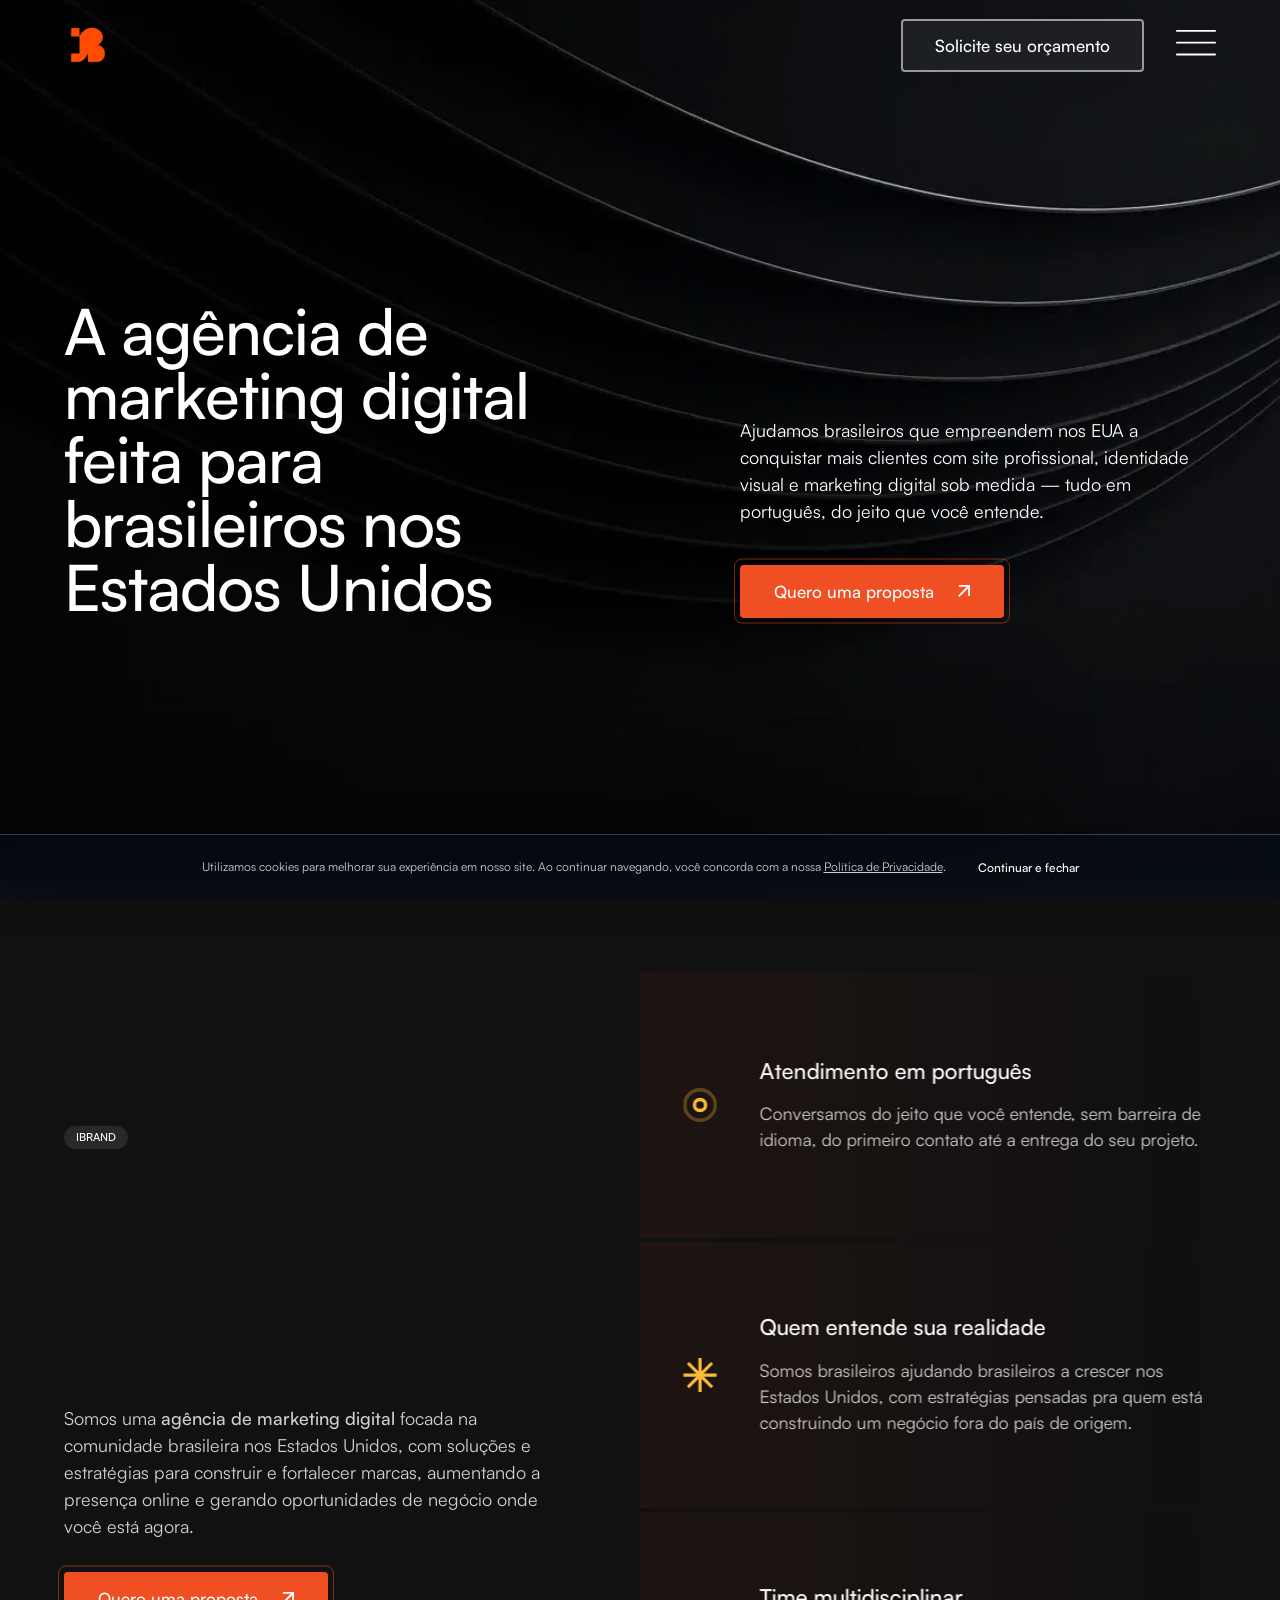
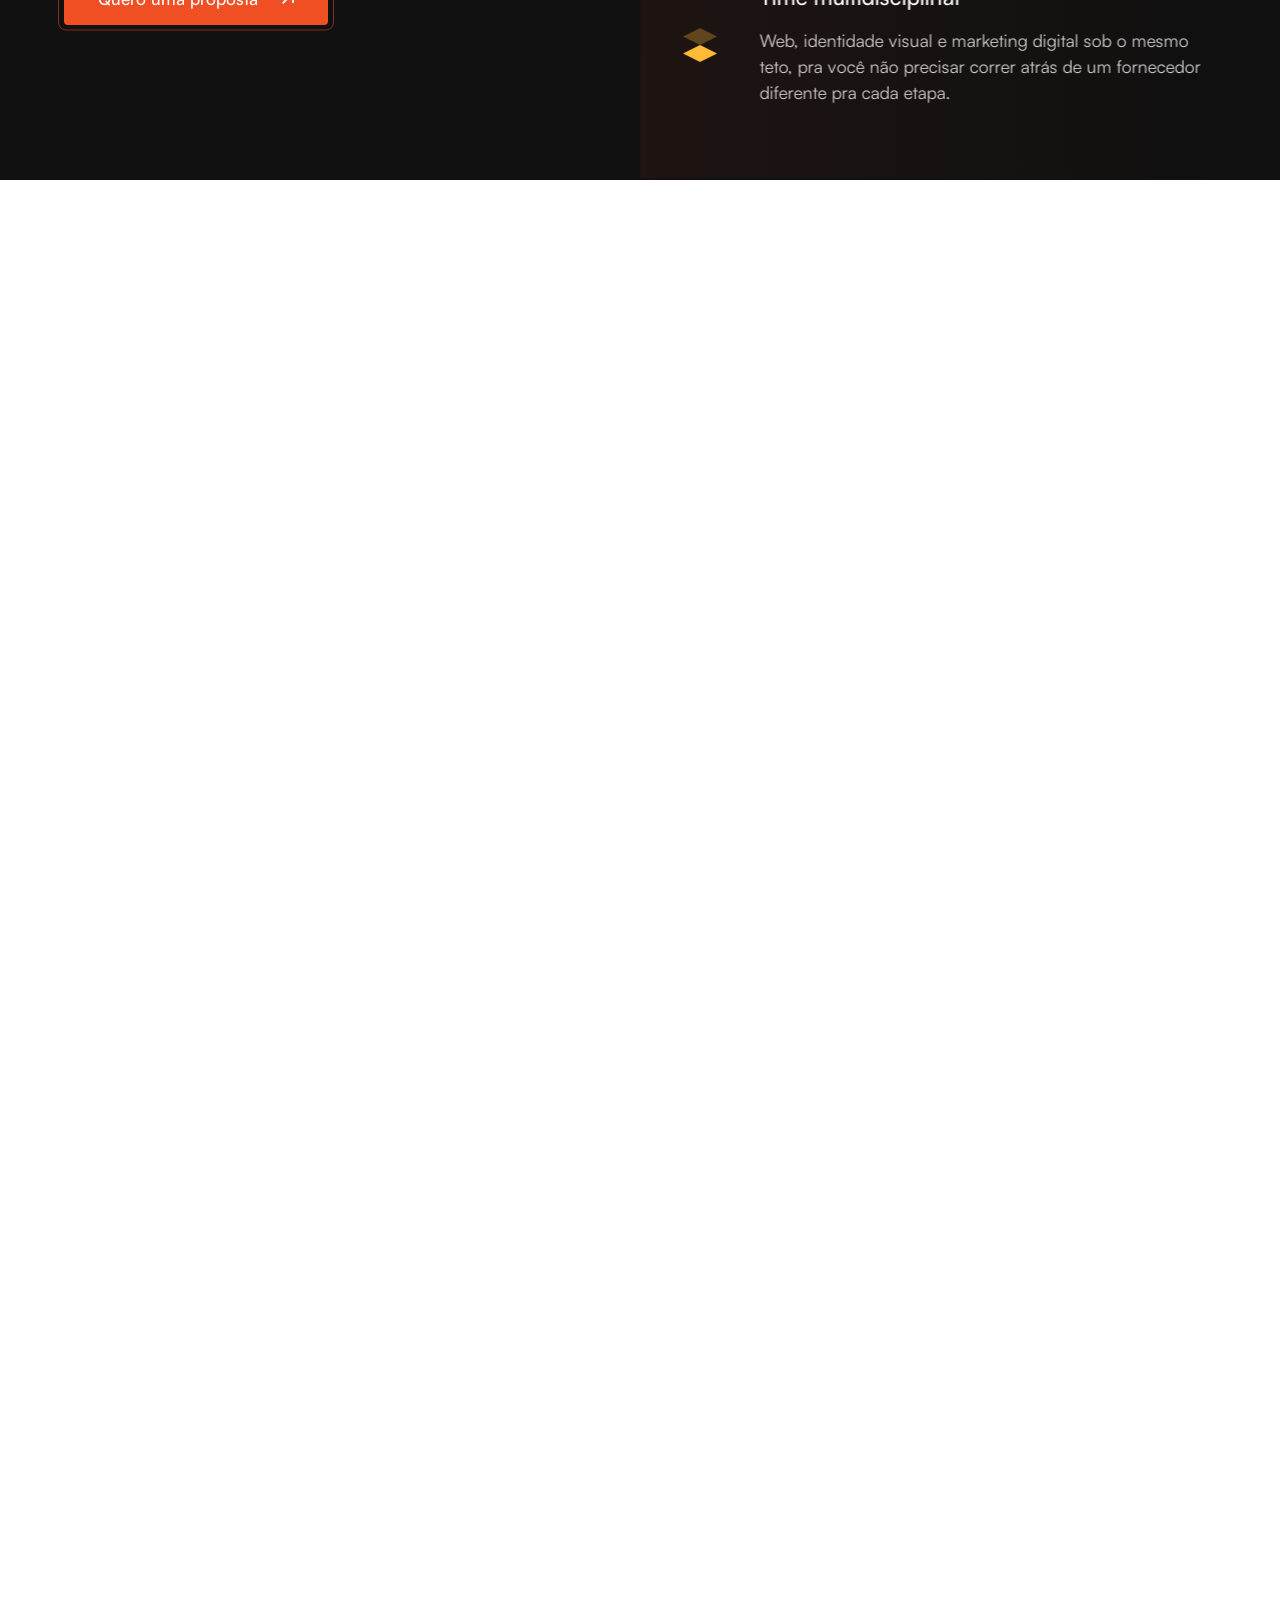
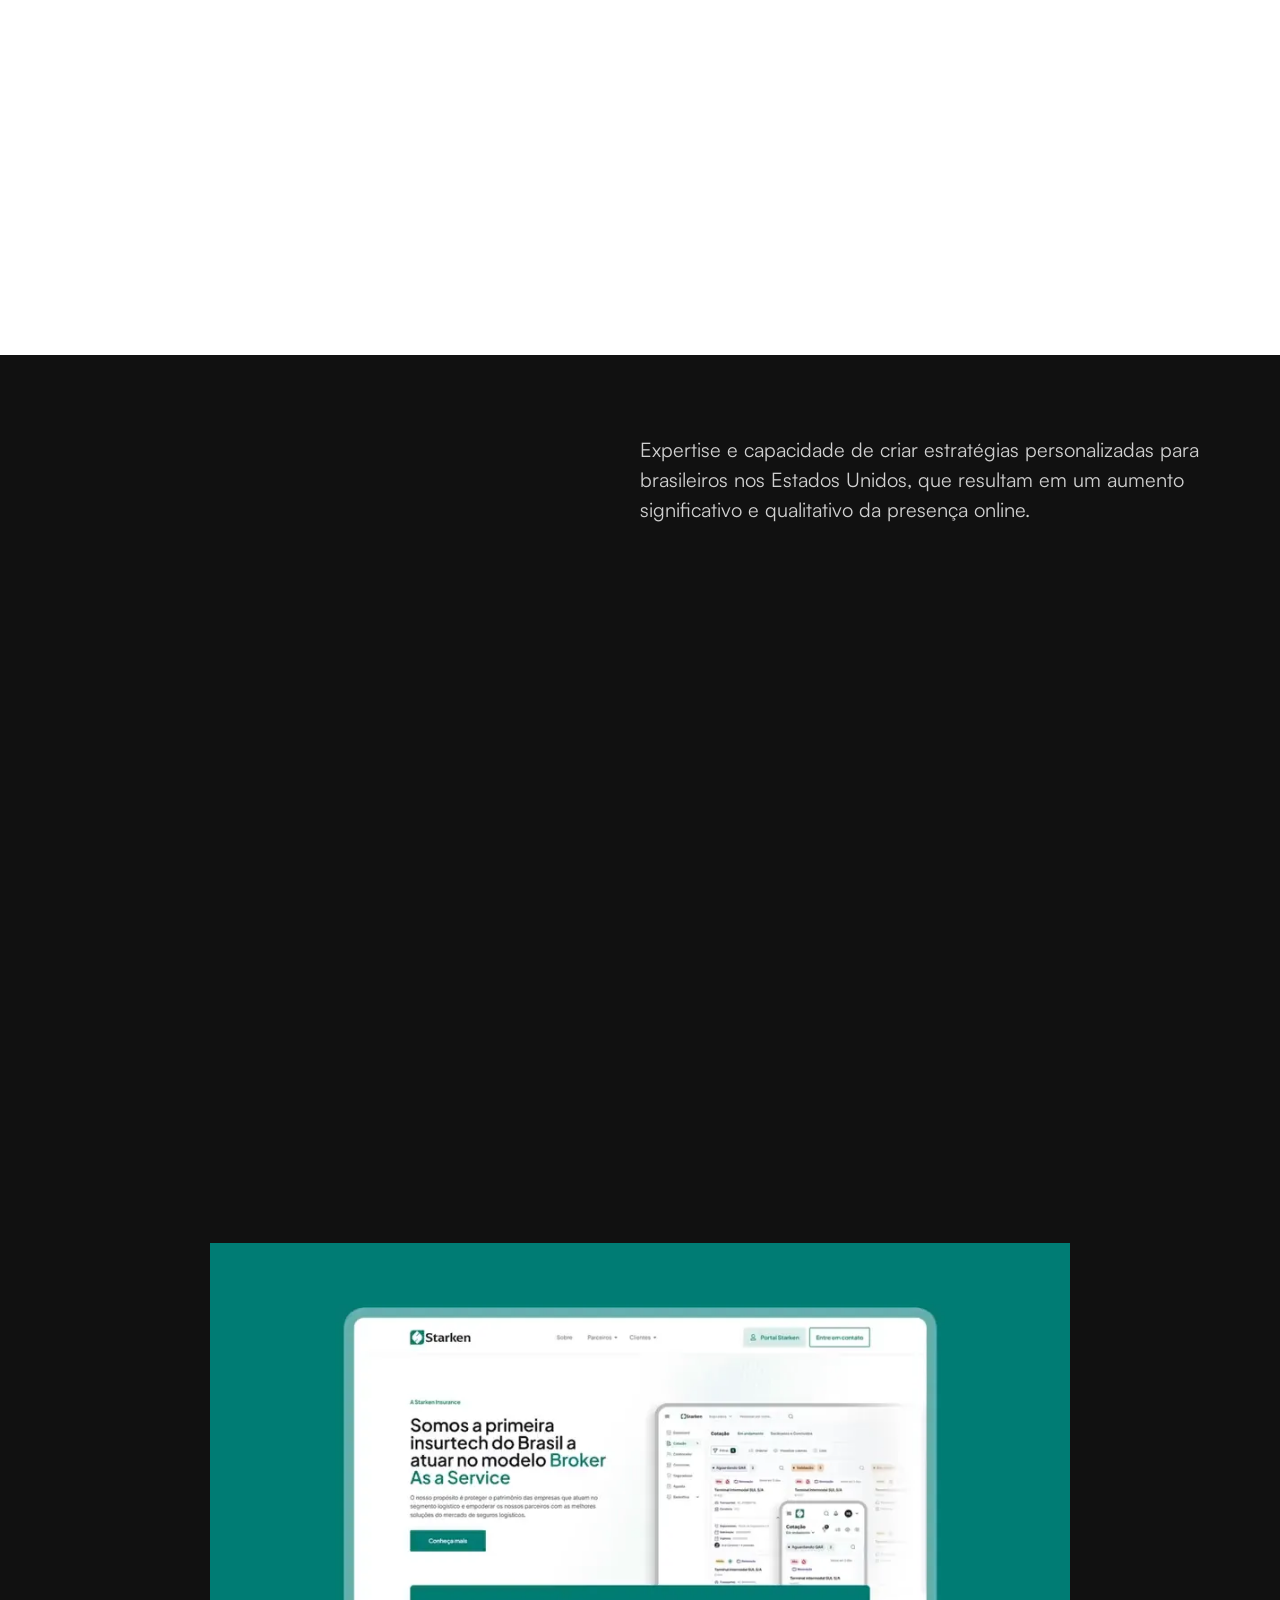
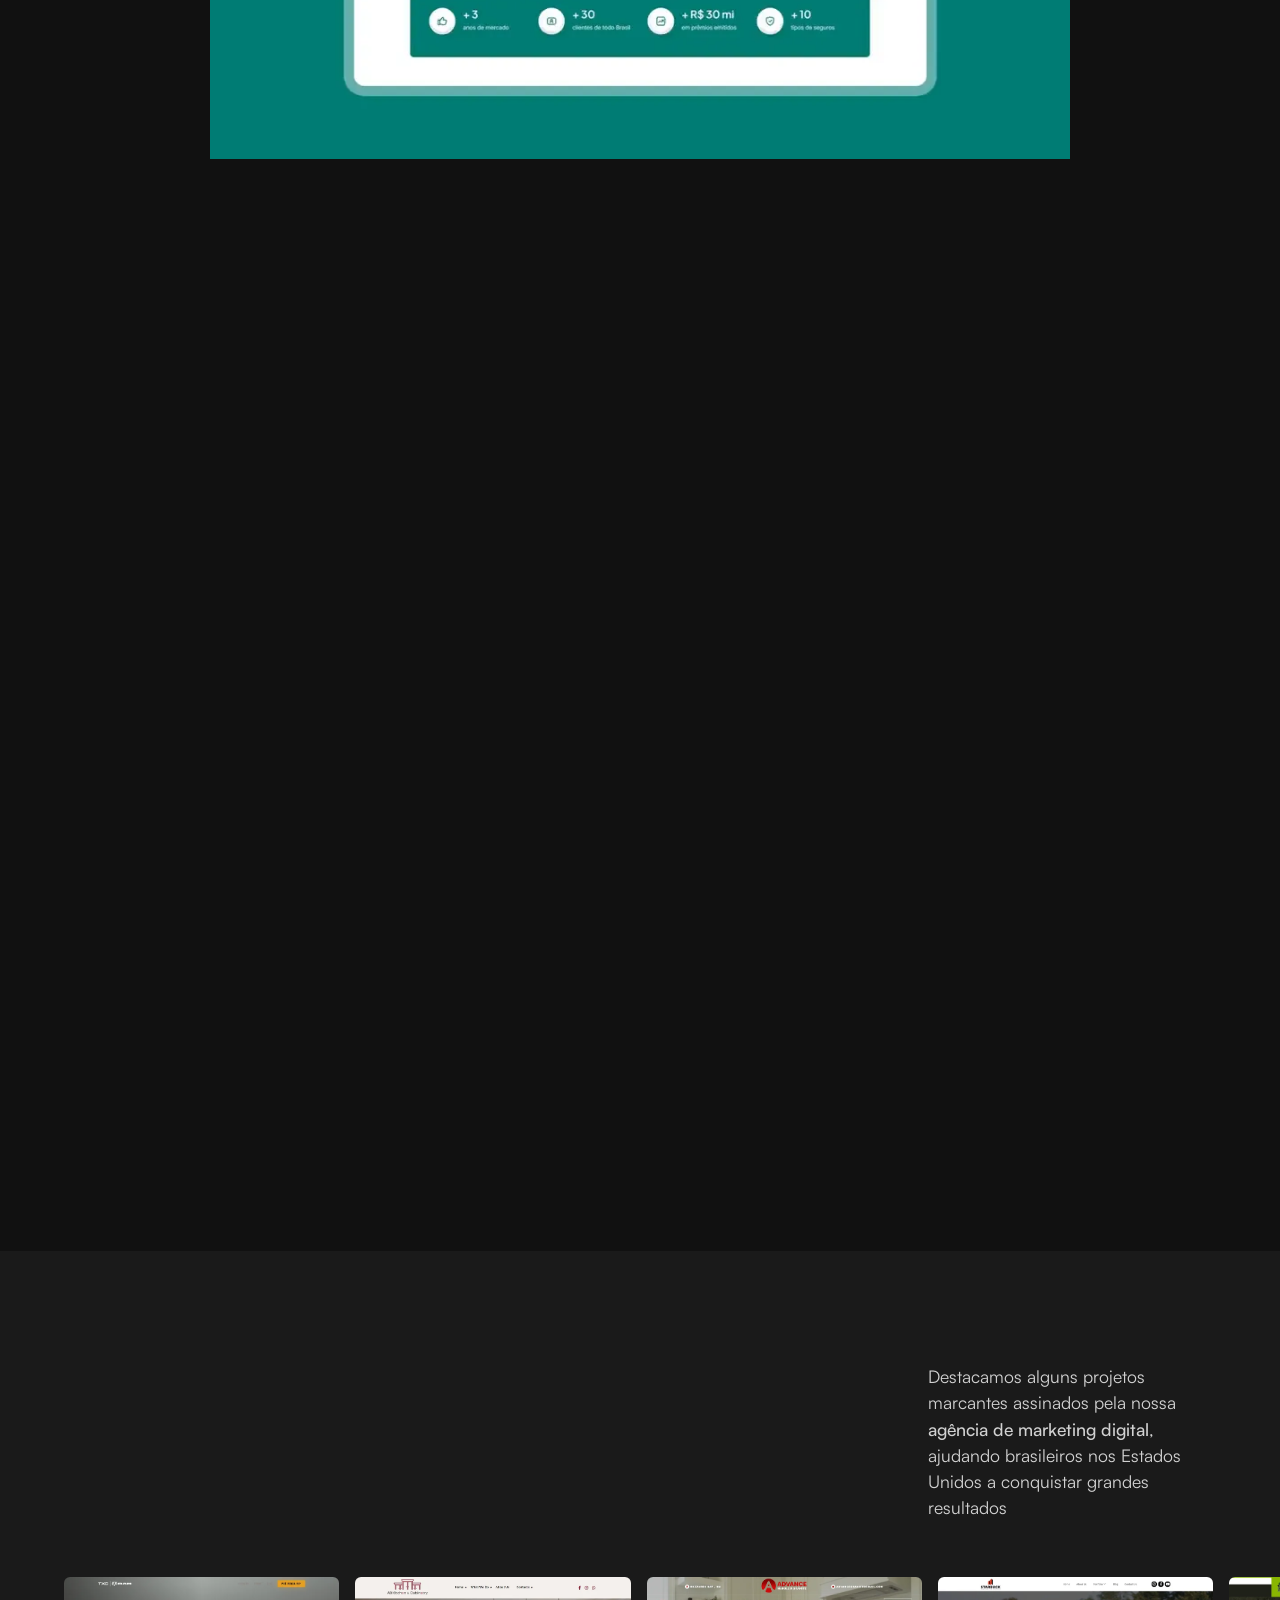
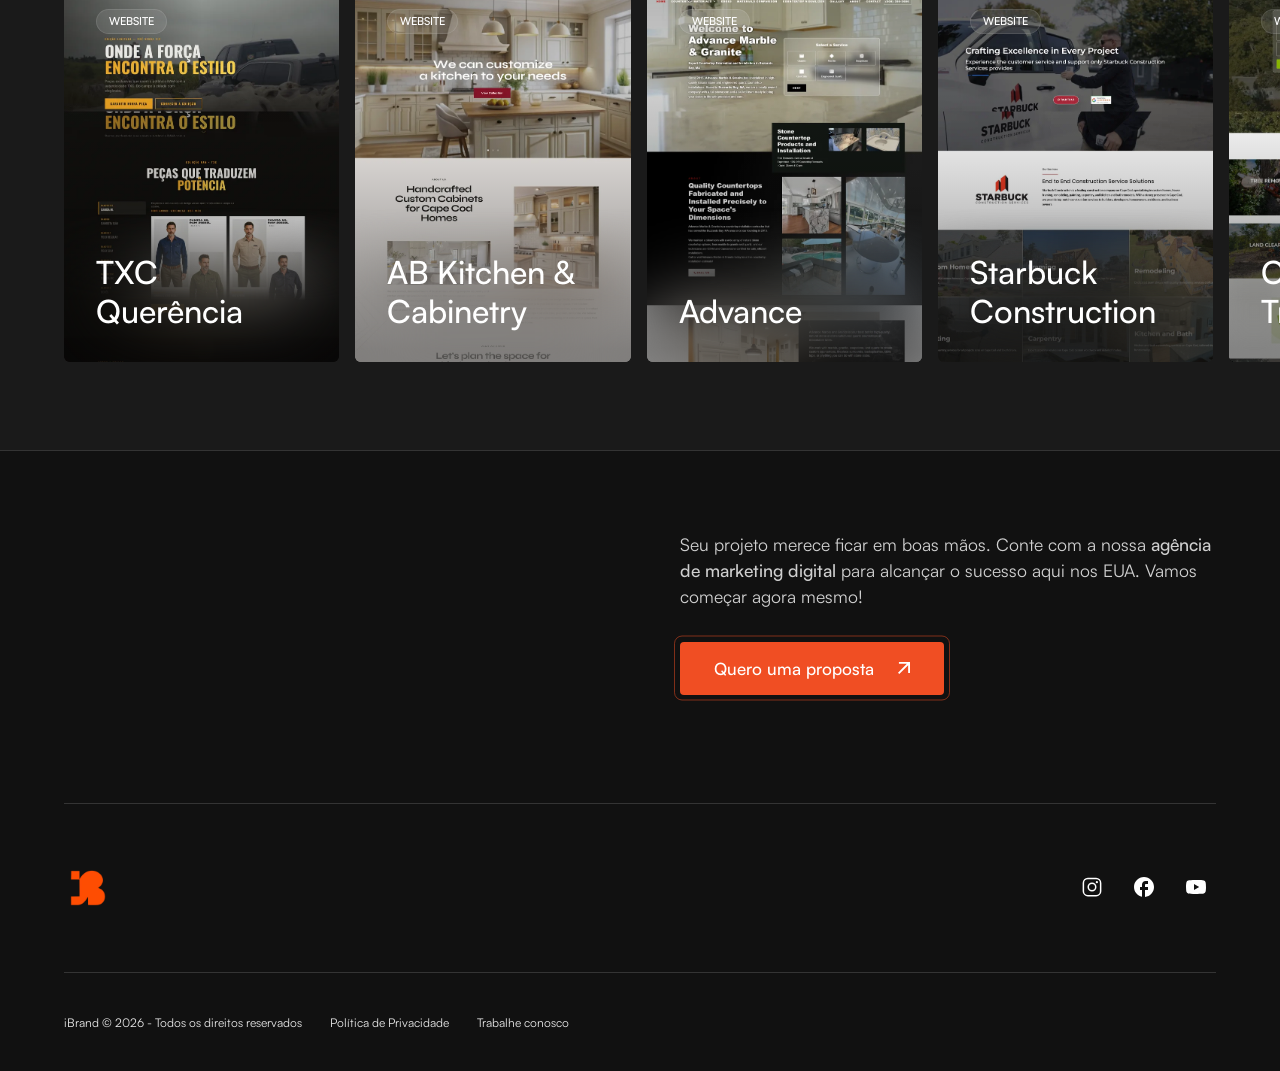
==== commit a5ec81d5: "Add project case study pages for TXC Querência, AB Kitchen, and Champion Tree - New reusable case st" ====
--- a/index.html
+++ b/index.html
@@ -251,7 +251,7 @@
     </section>
 
     <!-- CASES -->
-    <section class="cases col-af">
+    <section class="cases col-af" id="projetos">
       <div class="col-af-content clearfix col-af-slide">
         <div class="info">
           <div>
@@ -264,6 +264,30 @@
         <ul class="clearfix owl-carousel owl-cases">
 
           <li>
+            <a href="projetos/txc-querencia.html" title="Desenvolvimento de site e conteúdo - Projeto TXC Querência">
+              <div class="image">
+                <img width="855" height="1024" src="assets/img/cases/txc-querencia-855x1024.webp" alt="Desenvolvimento de site e conteúdo - Projeto TXC Querência" title="Desenvolvimento de site e conteúdo - Projeto TXC Querência" loading="lazy">
+              </div>
+              <div class="detail font-w">
+                <div class="tags"><span class="title">Website</span></div>
+                <h3>TXC Querência</h3>
+              </div>
+            </a>
+          </li>
+
+          <li>
+            <a href="projetos/ab-kitchen.html" title="Desenvolvimento de site - Projeto AB Kitchen & Cabinetry">
+              <div class="image">
+                <img width="855" height="1024" src="assets/img/cases/ab-kitchen-855x1024.webp" alt="Desenvolvimento de site - Projeto AB Kitchen & Cabinetry" title="Desenvolvimento de site - Projeto AB Kitchen & Cabinetry" loading="lazy">
+              </div>
+              <div class="detail font-w">
+                <div class="tags"><span class="title">Website</span></div>
+                <h3>AB Kitchen & Cabinetry</h3>
+              </div>
+            </a>
+          </li>
+
+          <li>
             <a href="#" title="Desenvolvimento e criação de site - Projeto Advance">
               <div class="image">
                 <img width="855" height="1024" src="assets/img/cases/advance-855x1024.webp" alt="Desenvolvimento e criação de site - Projeto Advance" title="Desenvolvimento e criação de site - Projeto Advance" loading="lazy">
@@ -288,7 +312,7 @@
           </li>
 
           <li>
-            <a href="#" title="Desenvolvimento e criação de site - Projeto Champion Tree">
+            <a href="projetos/champion-tree.html" title="Desenvolvimento e criação de site - Projeto Champion Tree">
               <div class="image">
                 <img width="855" height="1024" src="assets/img/cases/champion-tree-855x1024.webp" alt="Desenvolvimento e criação de site - Projeto Champion Tree" title="Desenvolvimento e criação de site - Projeto Champion Tree" loading="lazy">
               </div>
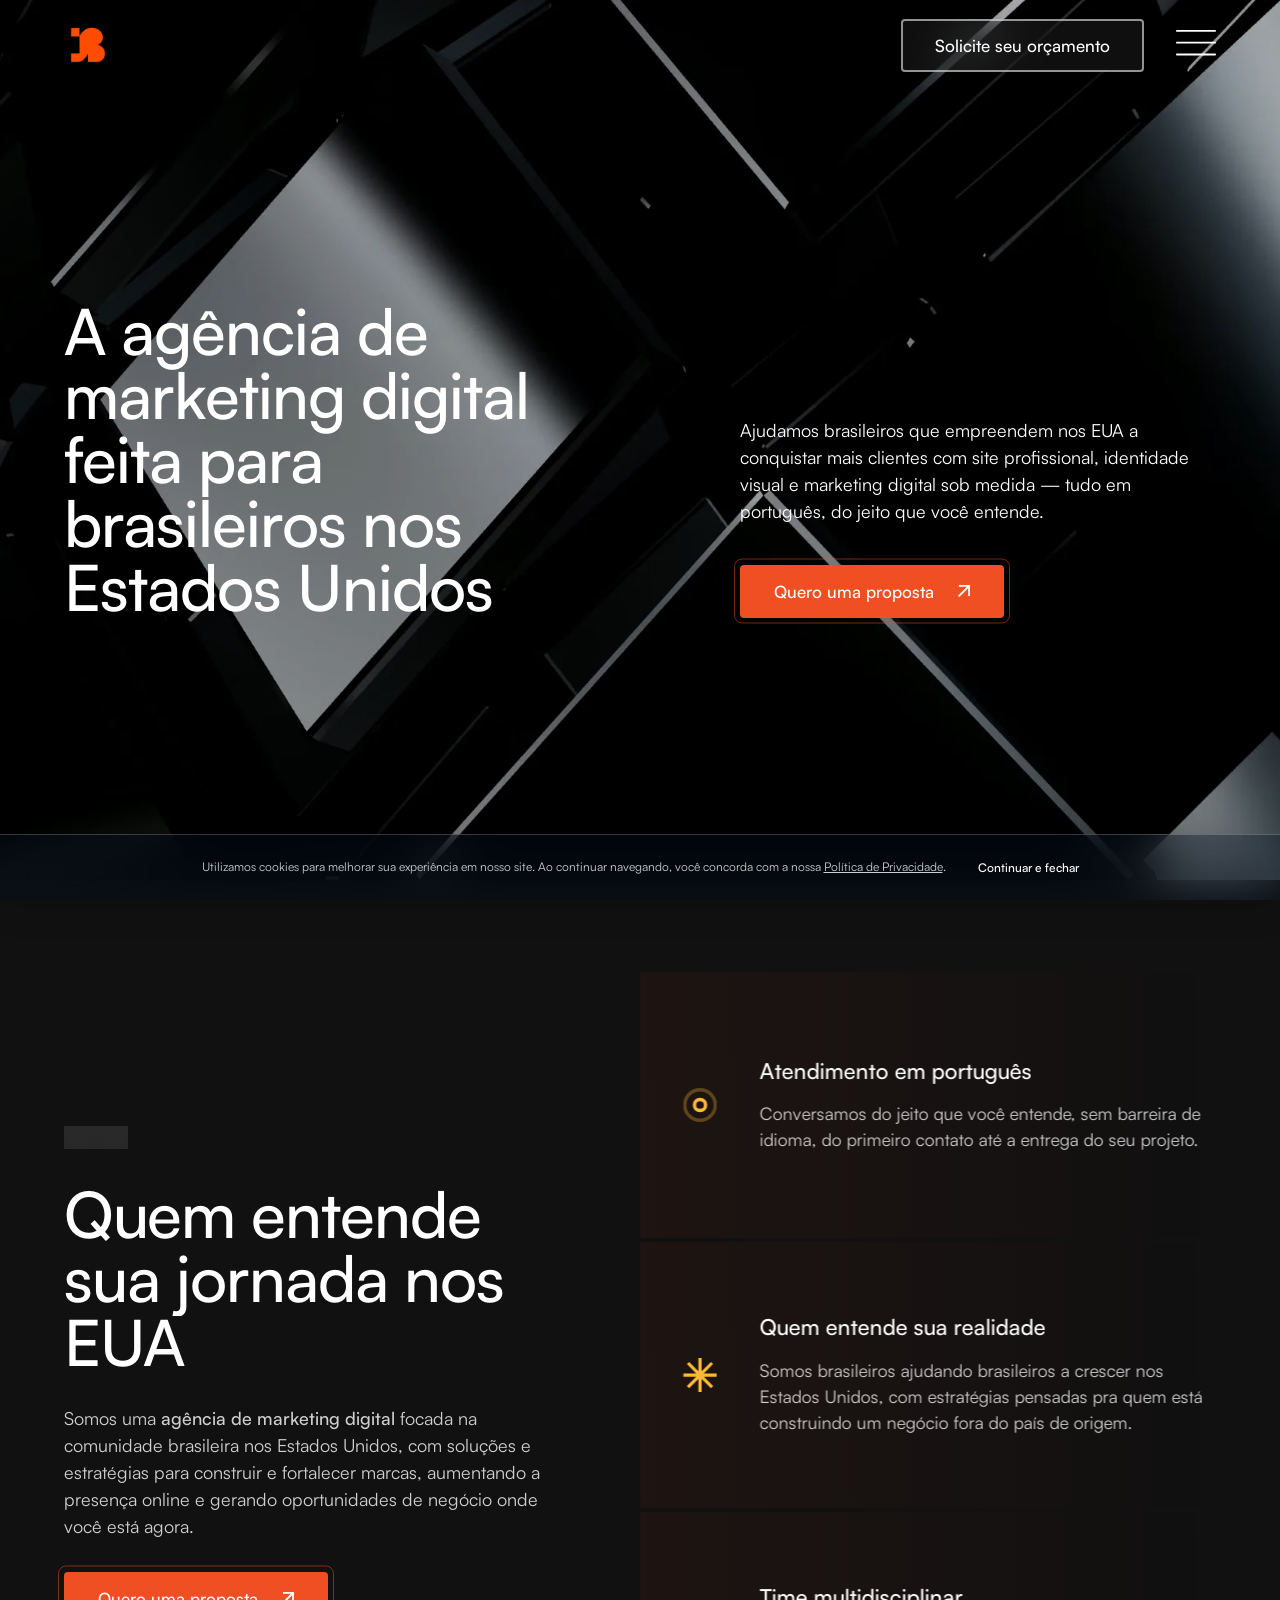
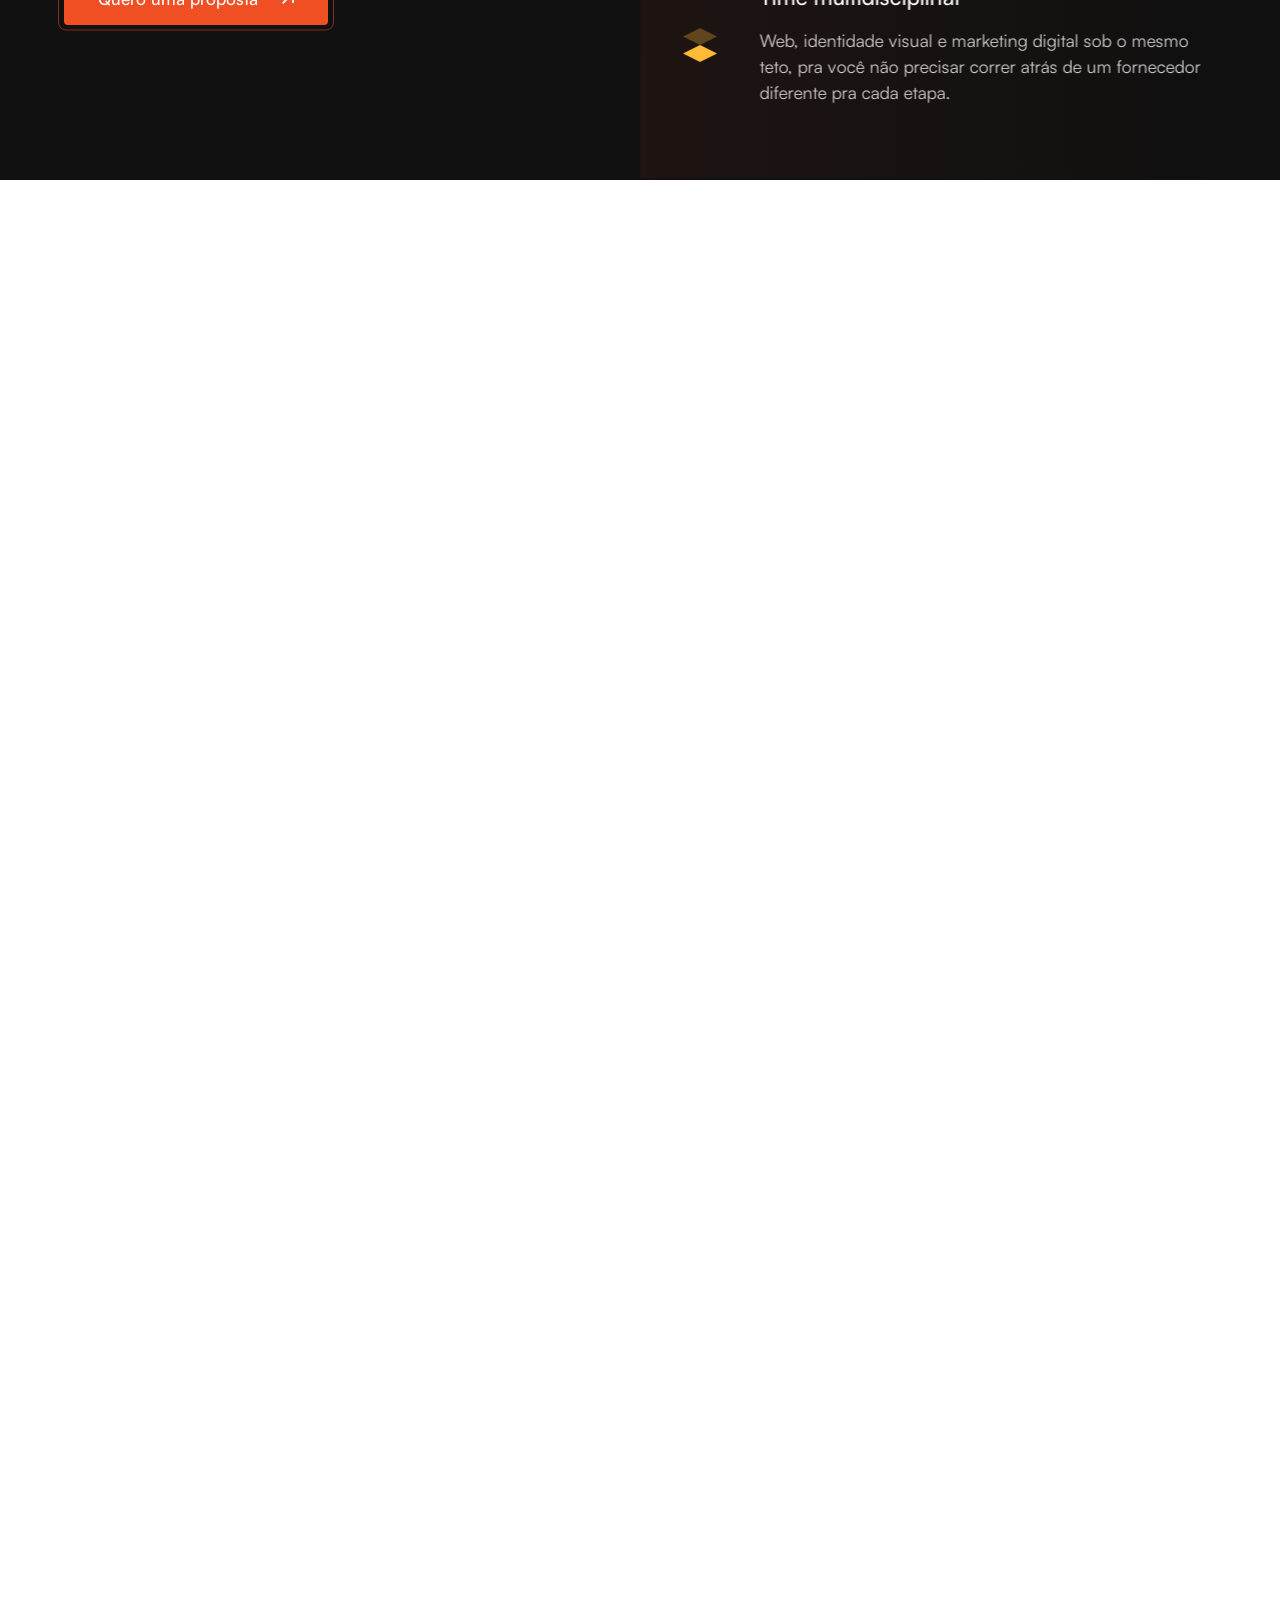
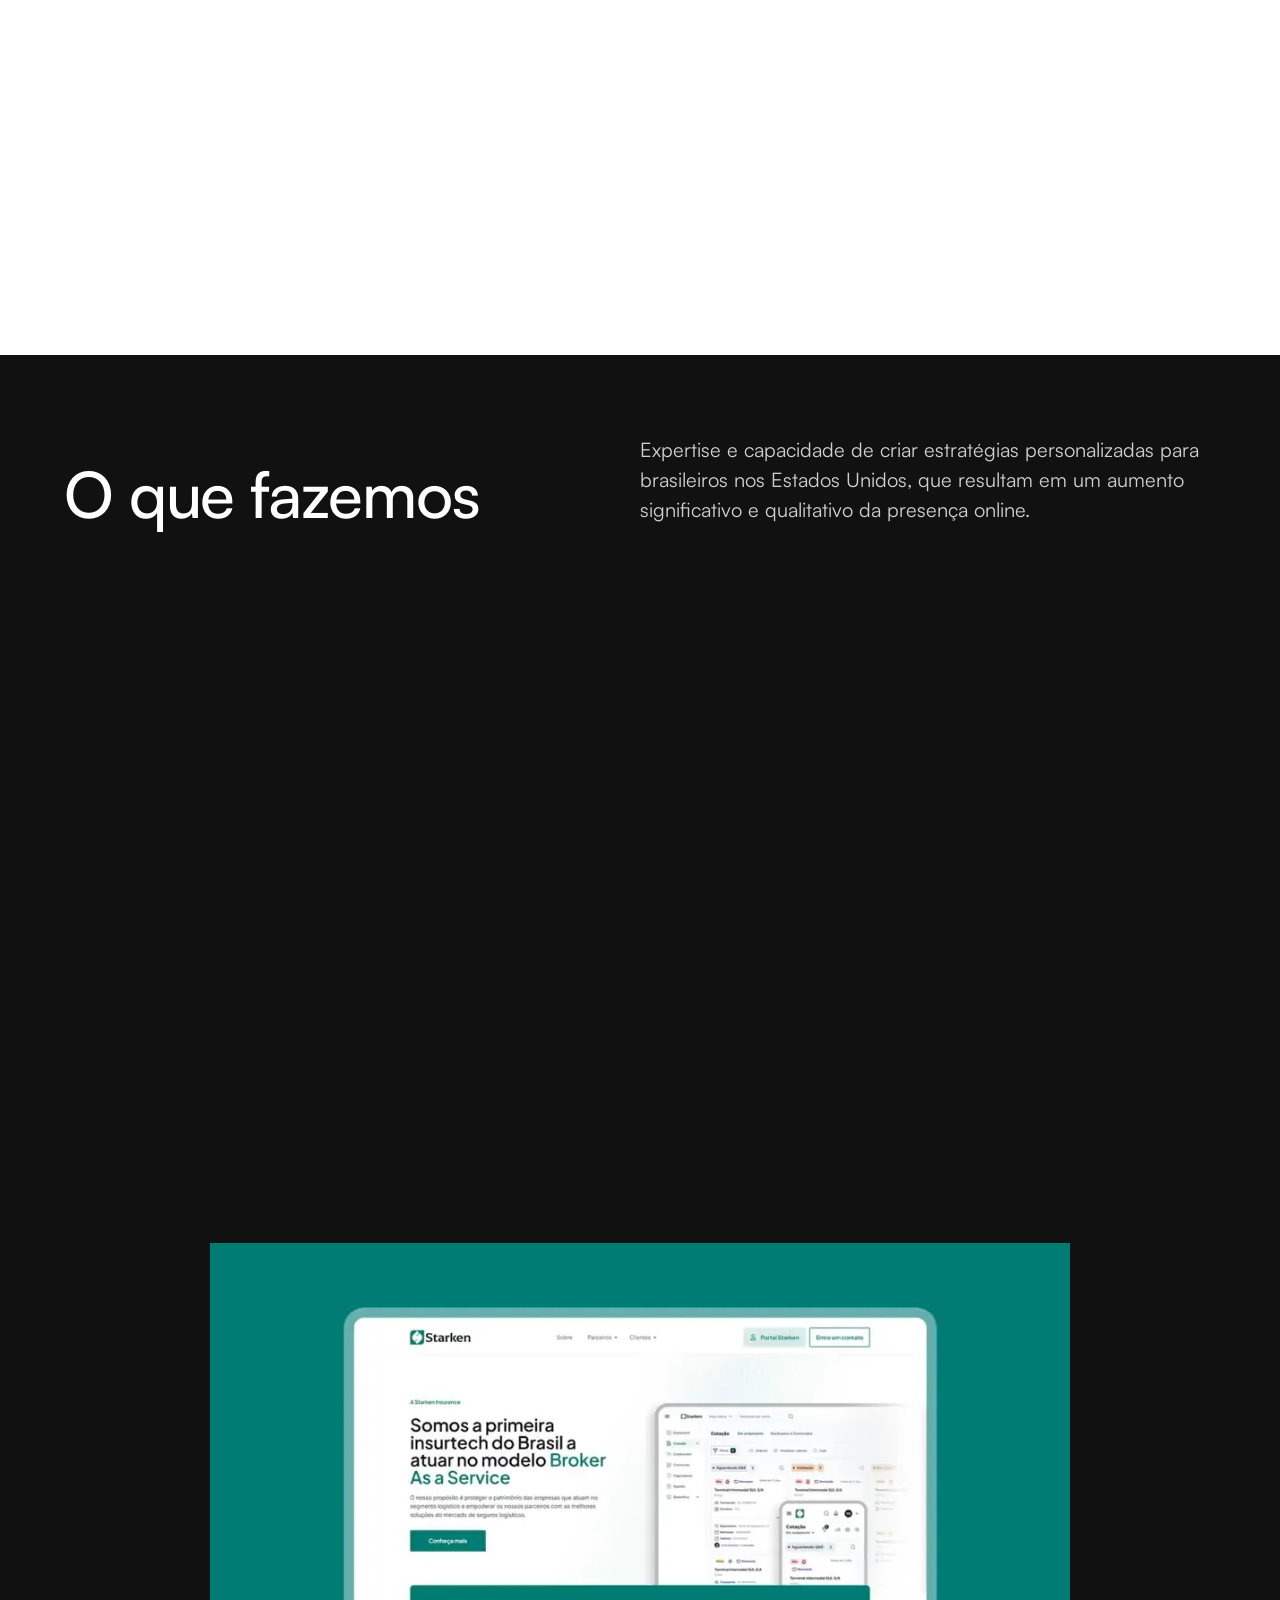
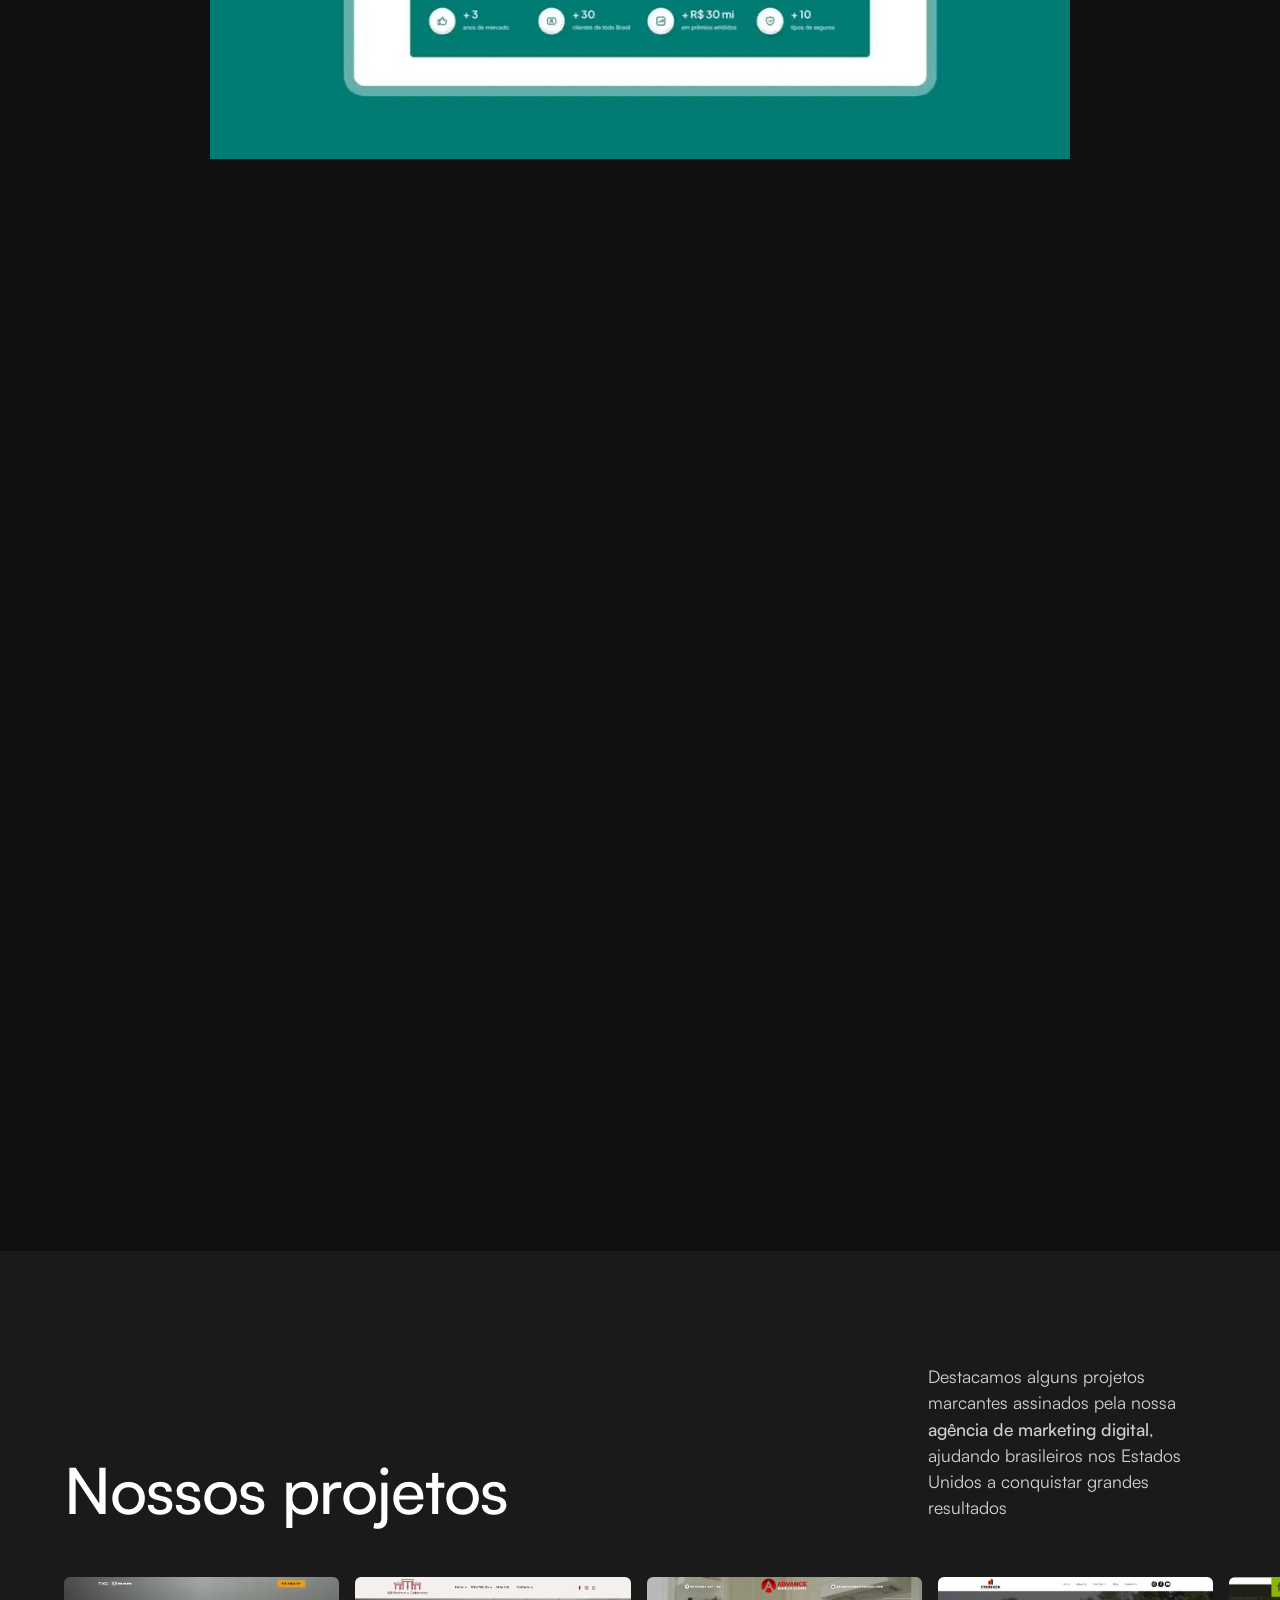
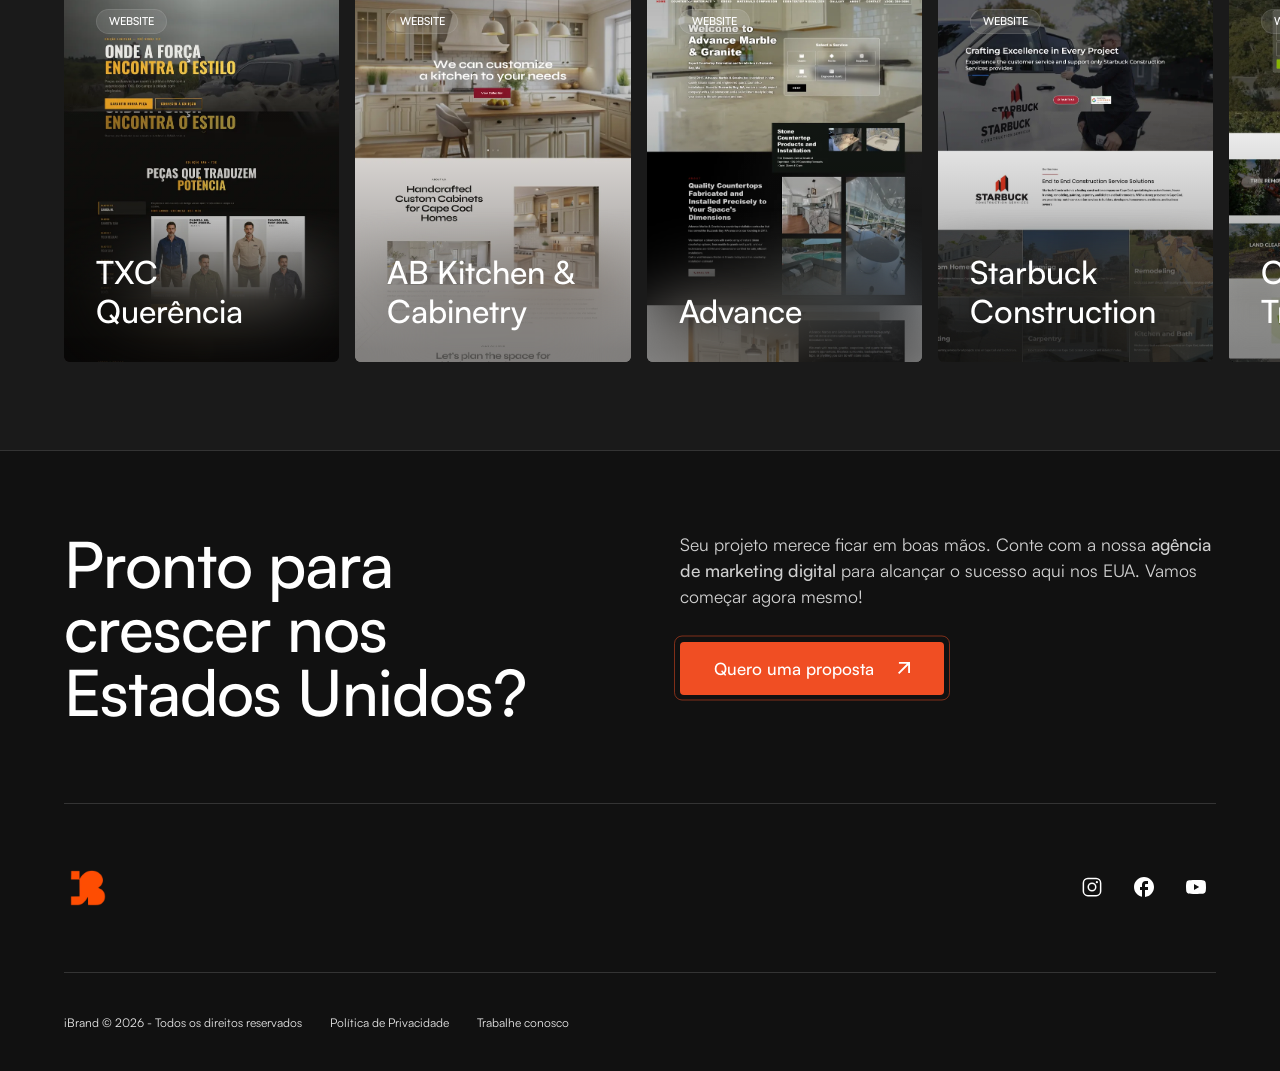
==== commit 883f4497: "FIX: first frame hero section" ====
--- a/index.html
+++ b/index.html
@@ -21,14 +21,14 @@
   <meta property="og:url" content="https://ibrandmkt.com.br/">
   <meta property="og:title" content="iBrand - Marketing Digital para Brasileiros nos Estados Unidos">
   <meta property="og:description" content="Agência de marketing digital que ajuda brasileiros nos Estados Unidos a crescer com site profissional, identidade visual e marketing digital sob medida — tudo em português.">
-  <meta property="og:image" content="https://ibrandmkt.com.br/assets/video/posters/agencia-fante.webp">
+  <meta property="og:image" content="https://ibrandmkt.com.br/assets/video/posters/agencia-fante.webp?v=2">
   <meta property="og:locale" content="pt_BR">
 
   <!-- Twitter Card -->
   <meta name="twitter:card" content="summary_large_image">
   <meta name="twitter:title" content="iBrand - Marketing Digital para Brasileiros nos Estados Unidos">
   <meta name="twitter:description" content="Agência de marketing digital que ajuda brasileiros nos Estados Unidos a crescer com site profissional, identidade visual e marketing digital sob medida — tudo em português.">
-  <meta name="twitter:image" content="https://ibrandmkt.com.br/assets/video/posters/agencia-fante.webp">
+  <meta name="twitter:image" content="https://ibrandmkt.com.br/assets/video/posters/agencia-fante.webp?v=2">
 
   <script type="application/ld+json">
   {
@@ -38,7 +38,7 @@
     "description": "Agência de marketing digital que ajuda brasileiros nos Estados Unidos a crescer com site profissional, identidade visual e marketing digital sob medida, tudo em português.",
     "url": "https://ibrandmkt.com.br/",
     "logo": "https://ibrandmkt.com.br/assets/img/logo/cropped-ibrand.logo_.webp",
-    "image": "https://ibrandmkt.com.br/assets/video/posters/agencia-fante.webp",
+    "image": "https://ibrandmkt.com.br/assets/video/posters/agencia-fante.webp?v=2",
     "sameAs": [
       "https://www.instagram.com/ibrandmkt_/",
       "https://www.facebook.com/ibrandmkt",
@@ -54,7 +54,7 @@
   <link rel="preload" href="assets/fonts/Satoshi-Regular.woff2" as="font" type="font/woff2" crossorigin>
   <link rel="preload" href="assets/fonts/Satoshi-Medium.woff2" as="font" type="font/woff2" crossorigin>
   <link rel="preload" href="assets/fonts/Satoshi-Bold.woff2" as="font" type="font/woff2" crossorigin>
-  <link rel="preload" href="assets/video/posters/agencia-fante.webp" as="image" fetchpriority="high">
+  <link rel="preload" href="assets/video/posters/agencia-fante.webp?v=2" as="image" fetchpriority="high">
 
   <link rel="stylesheet" href="assets/css/style.css">
   <link rel="stylesheet" href="assets/css/ibrand-overrides.css">
@@ -126,7 +126,7 @@
             </div>
           </div>
           <div class="image">
-            <video autoplay loop muted playsinline preload="metadata" poster="assets/video/posters/agencia-fante.webp">
+            <video autoplay loop muted playsinline preload="metadata" poster="assets/video/posters/agencia-fante.webp?v=2">
               <source src="assets/video/agencia-de-marketing-digital-fante.mp4?v=2" type="video/mp4">
             </video>
           </div>
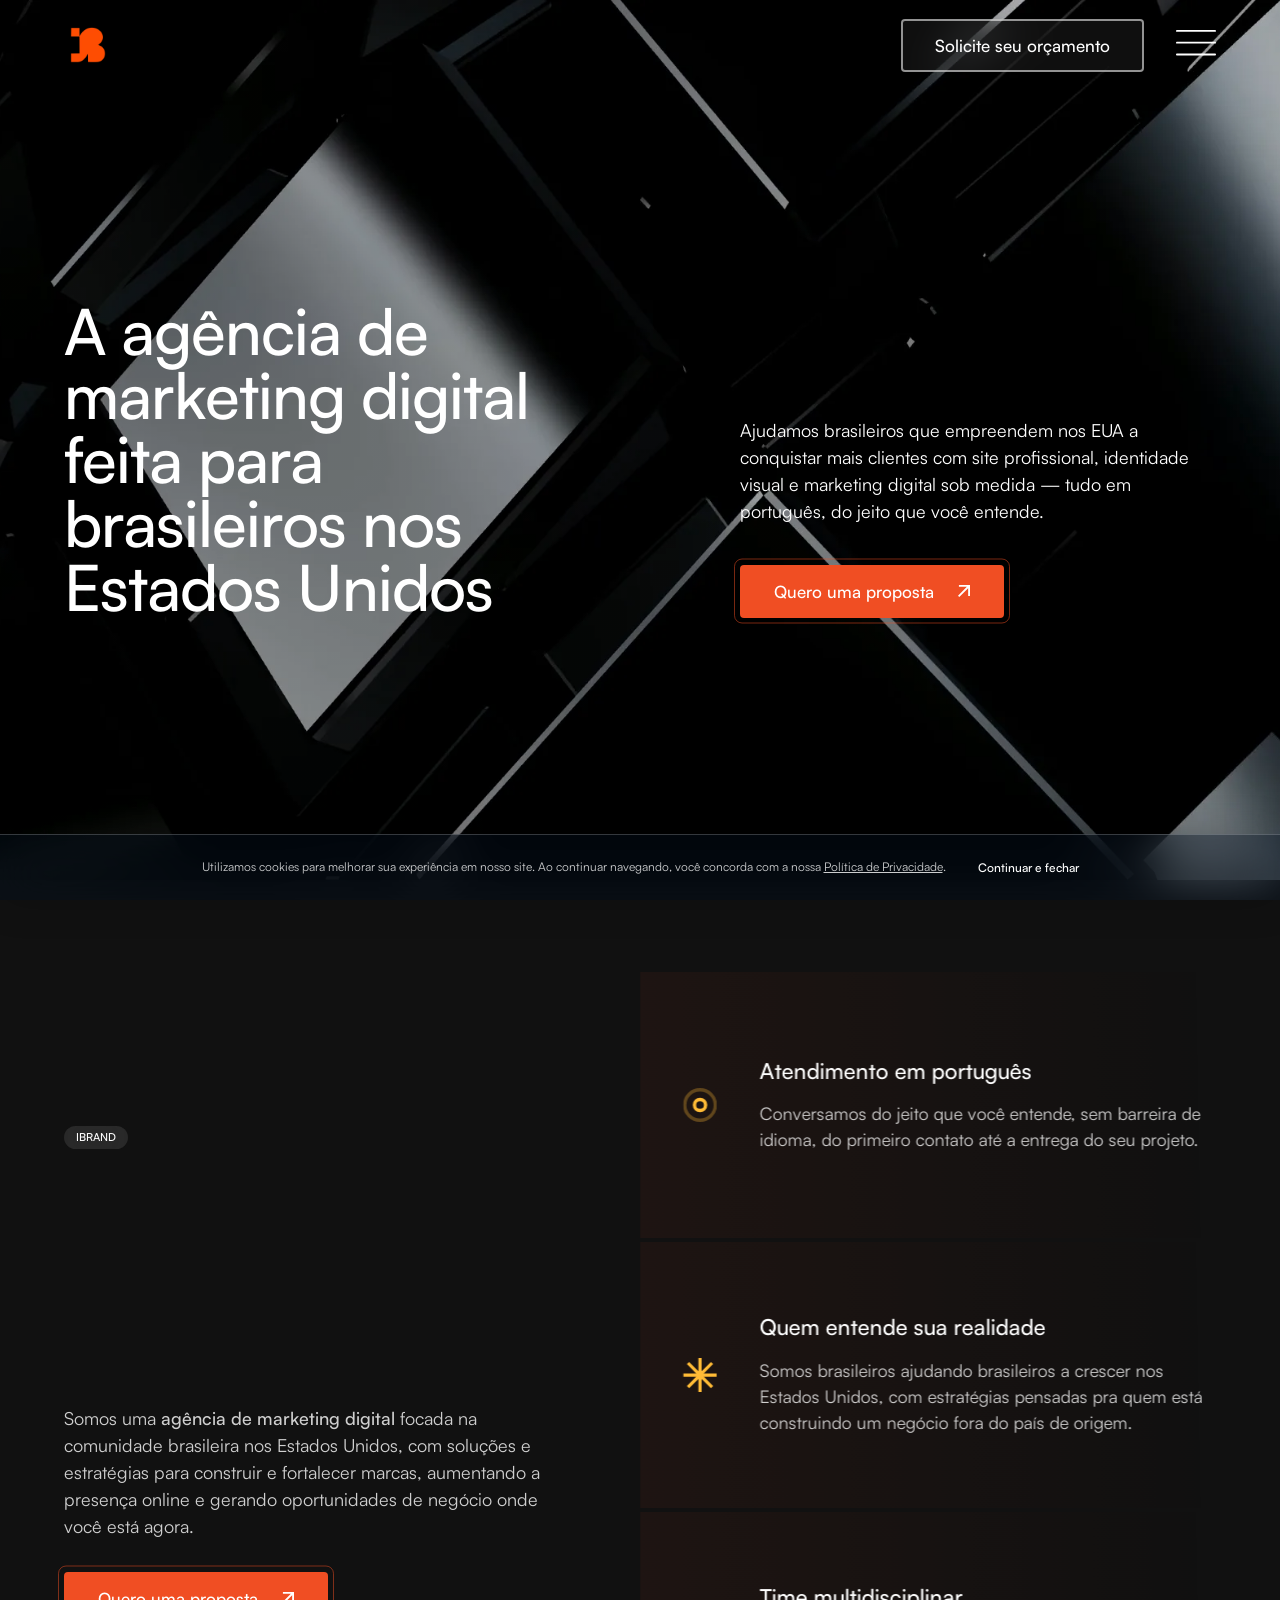
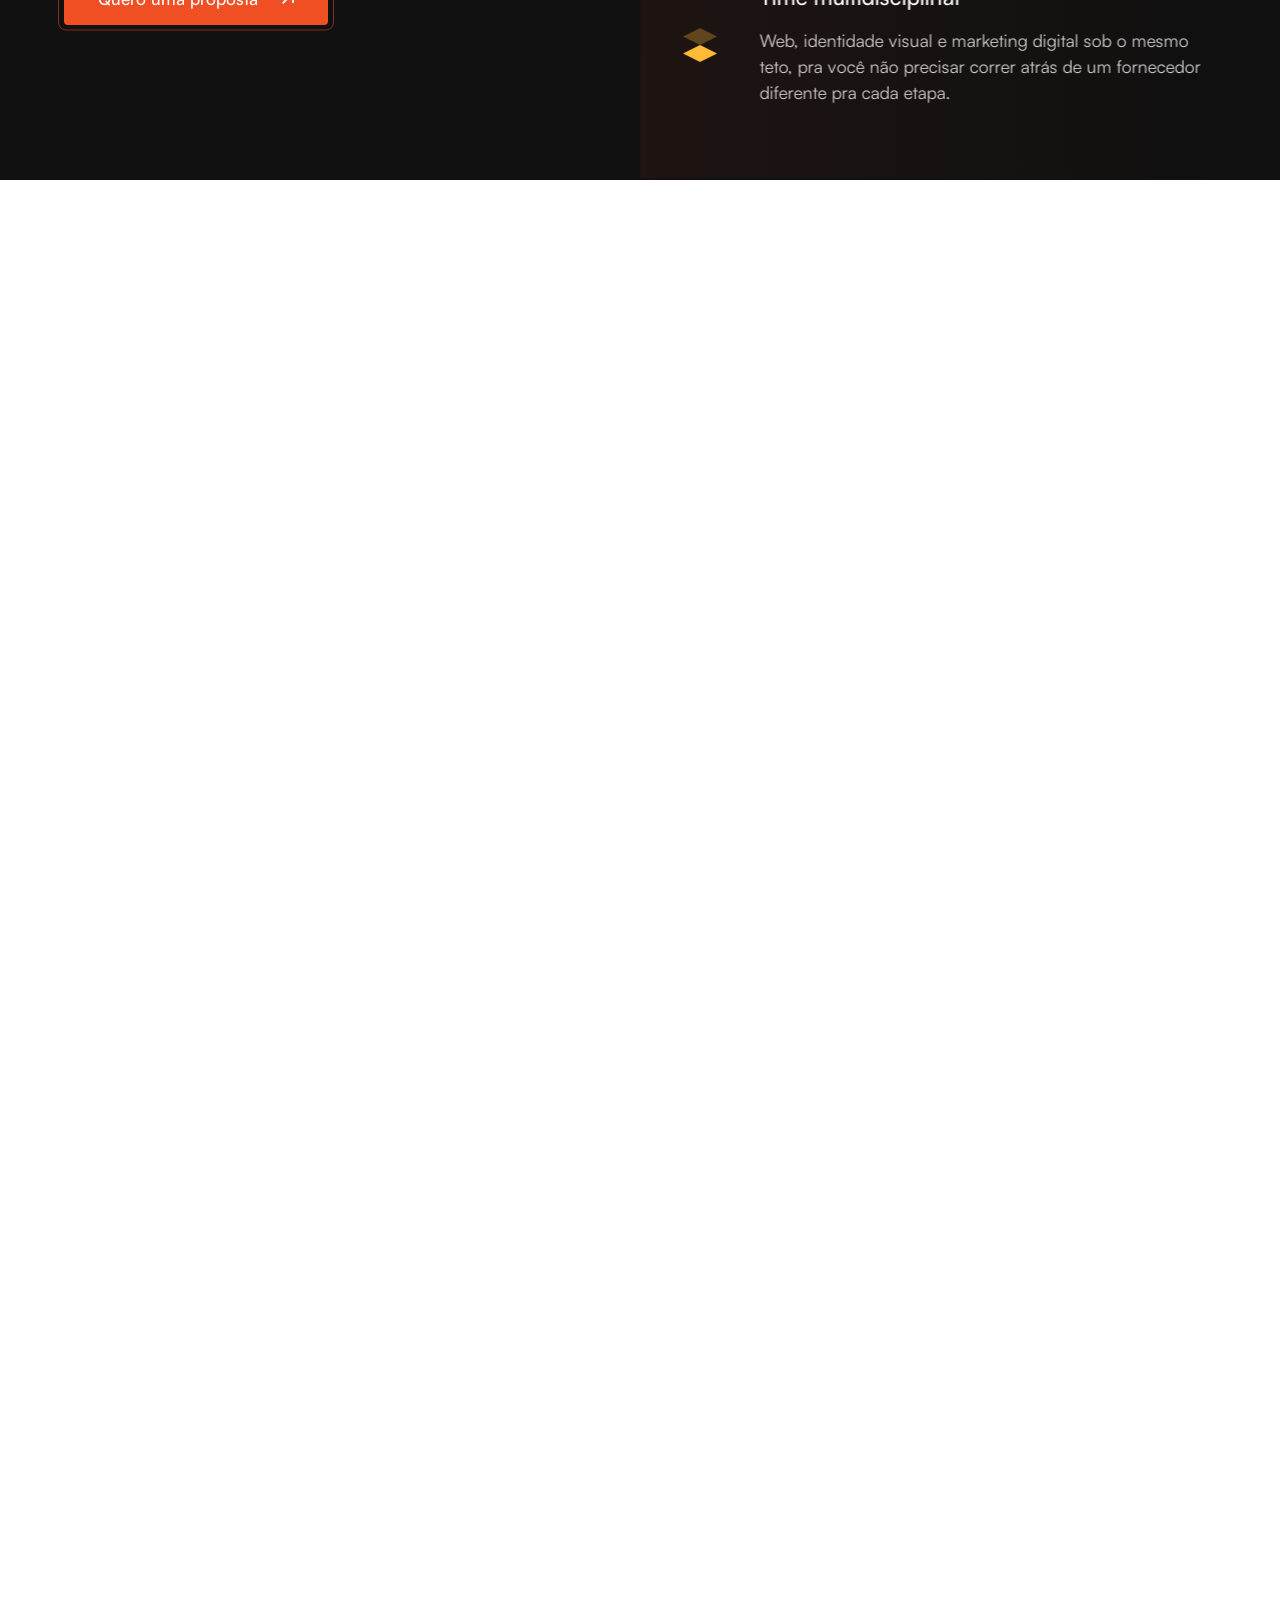
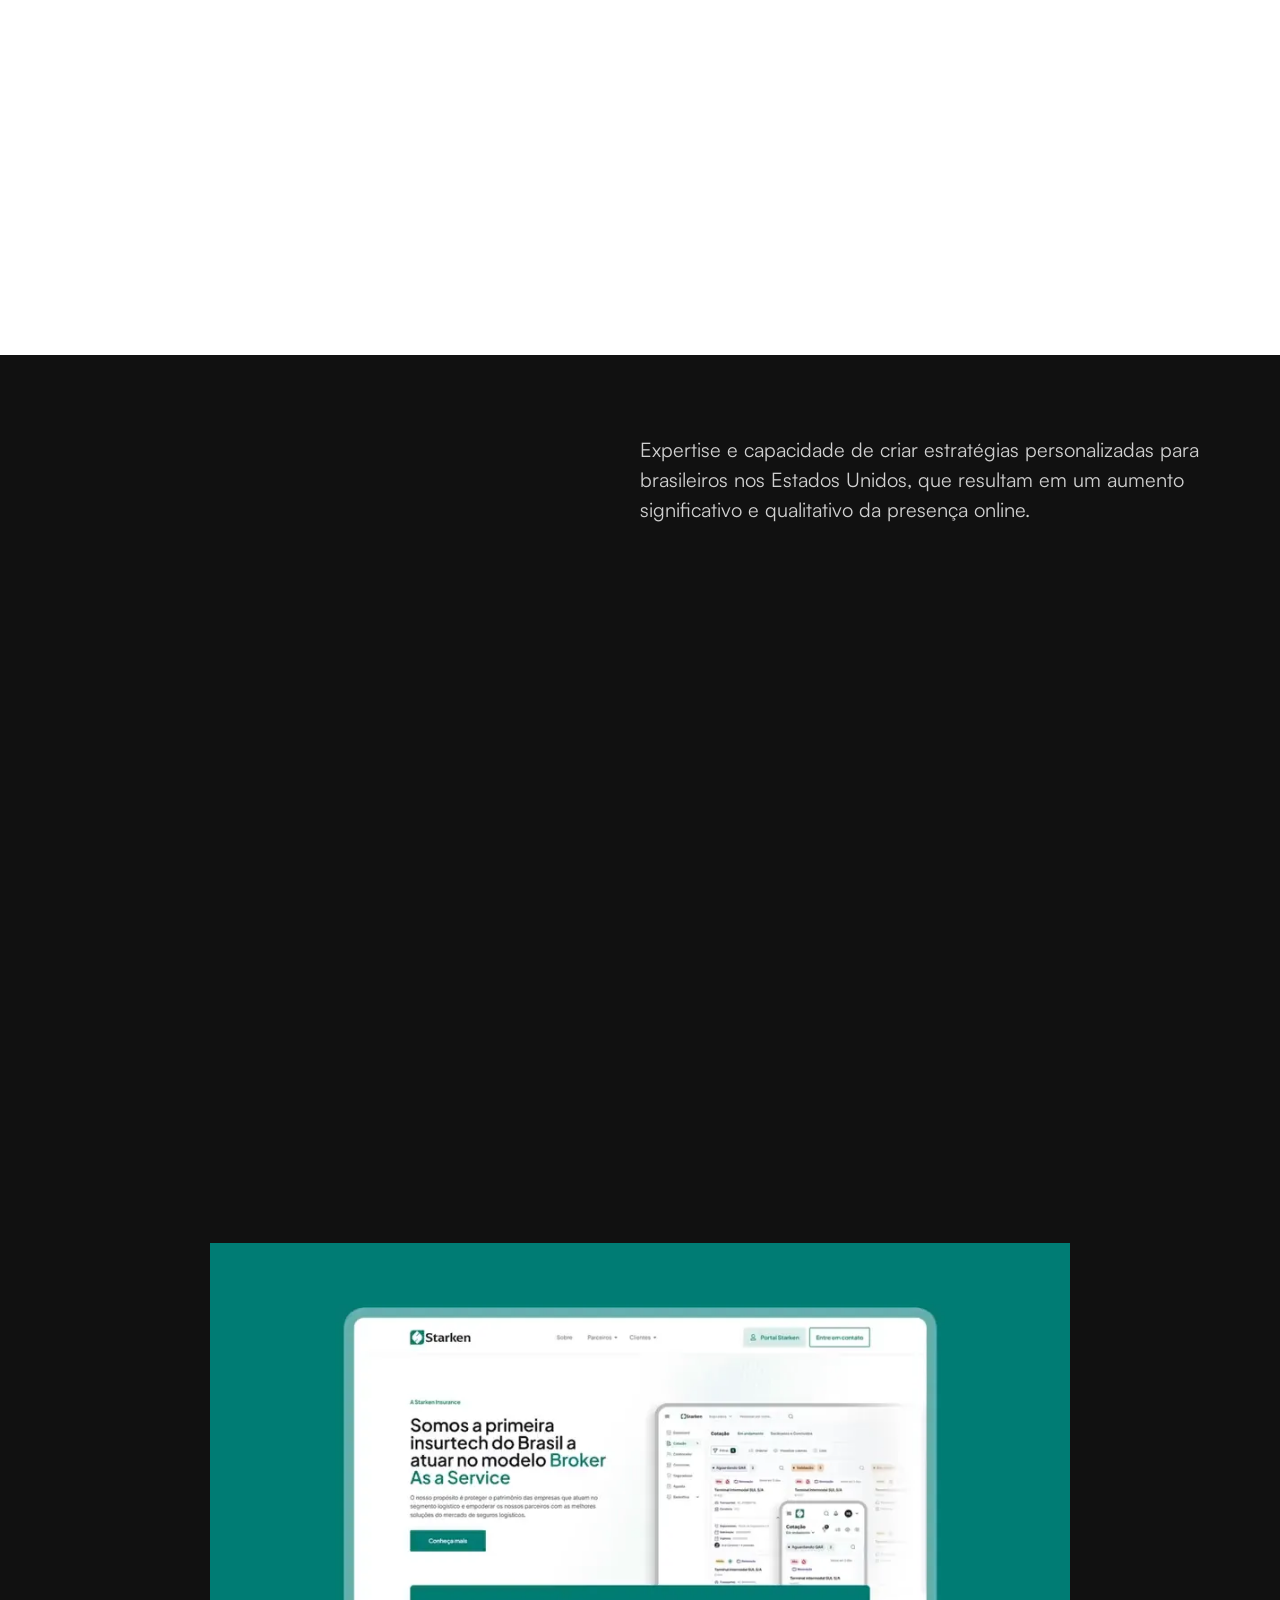
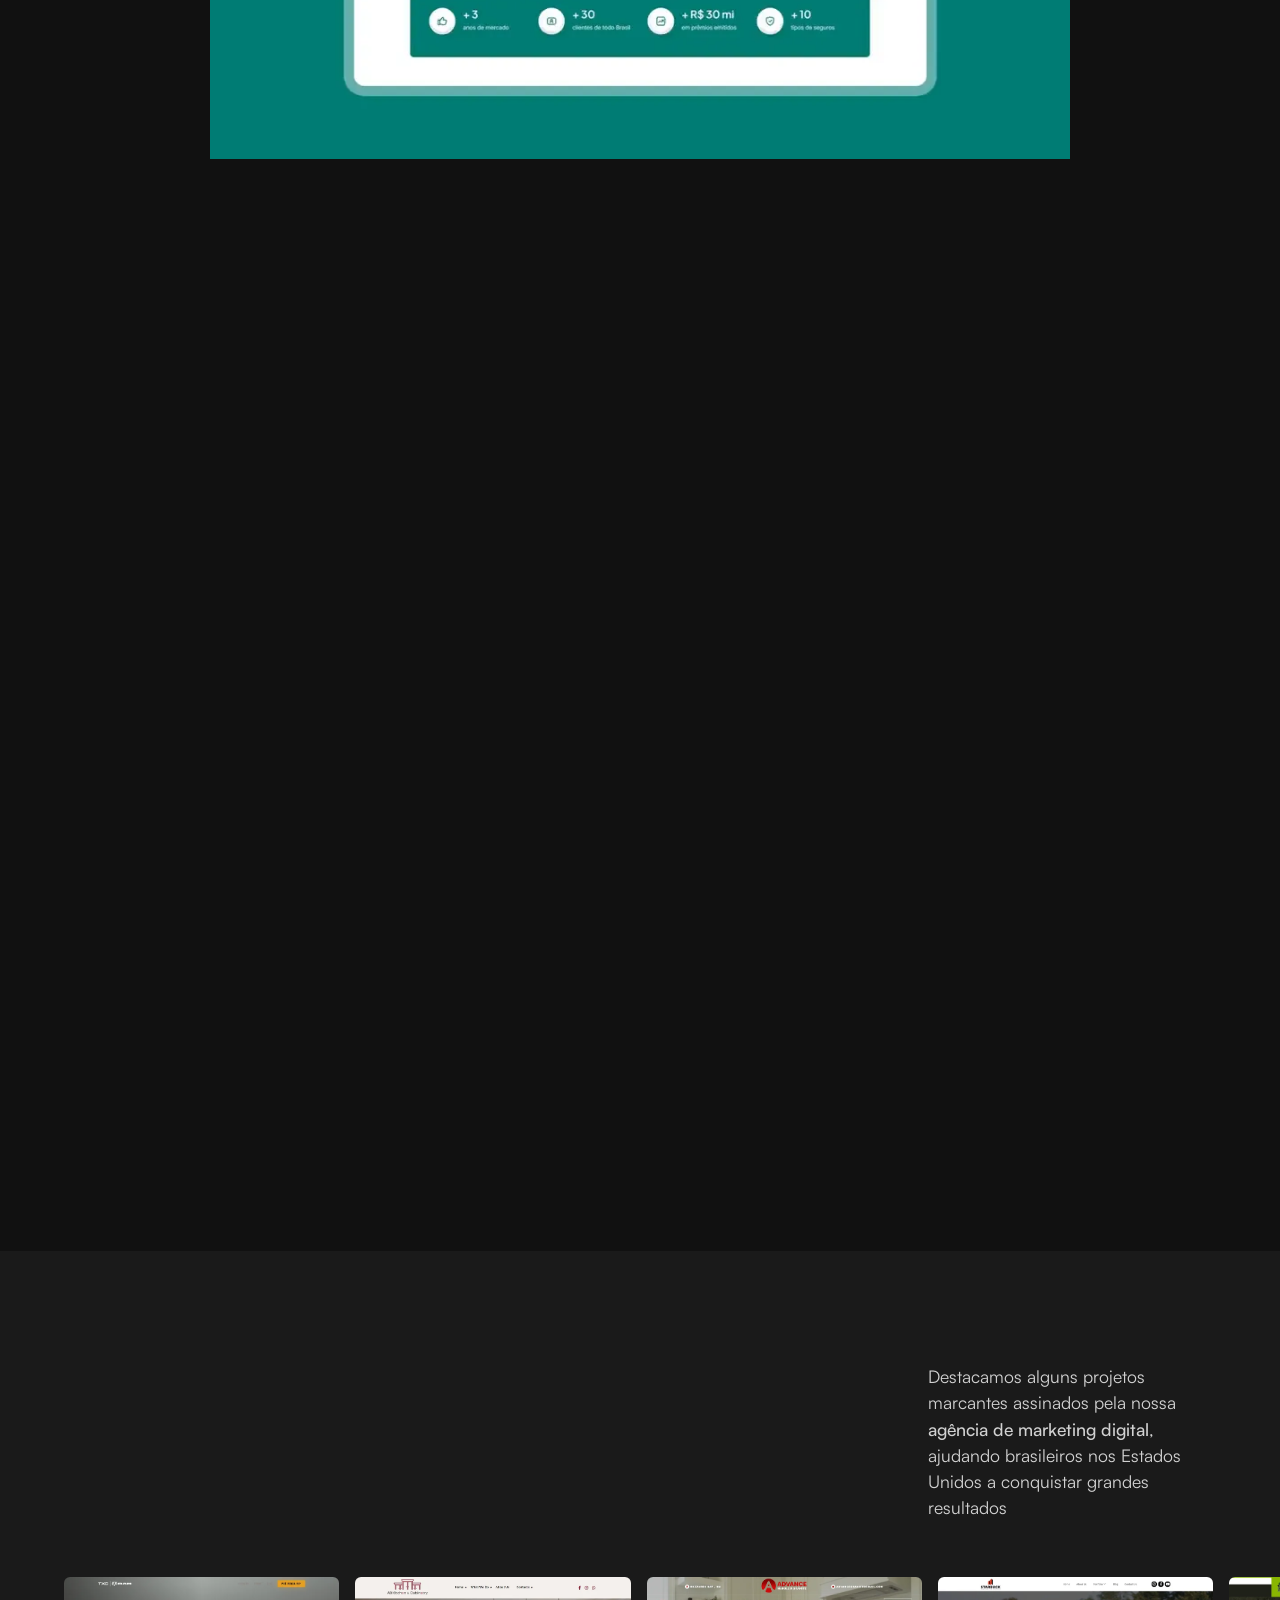
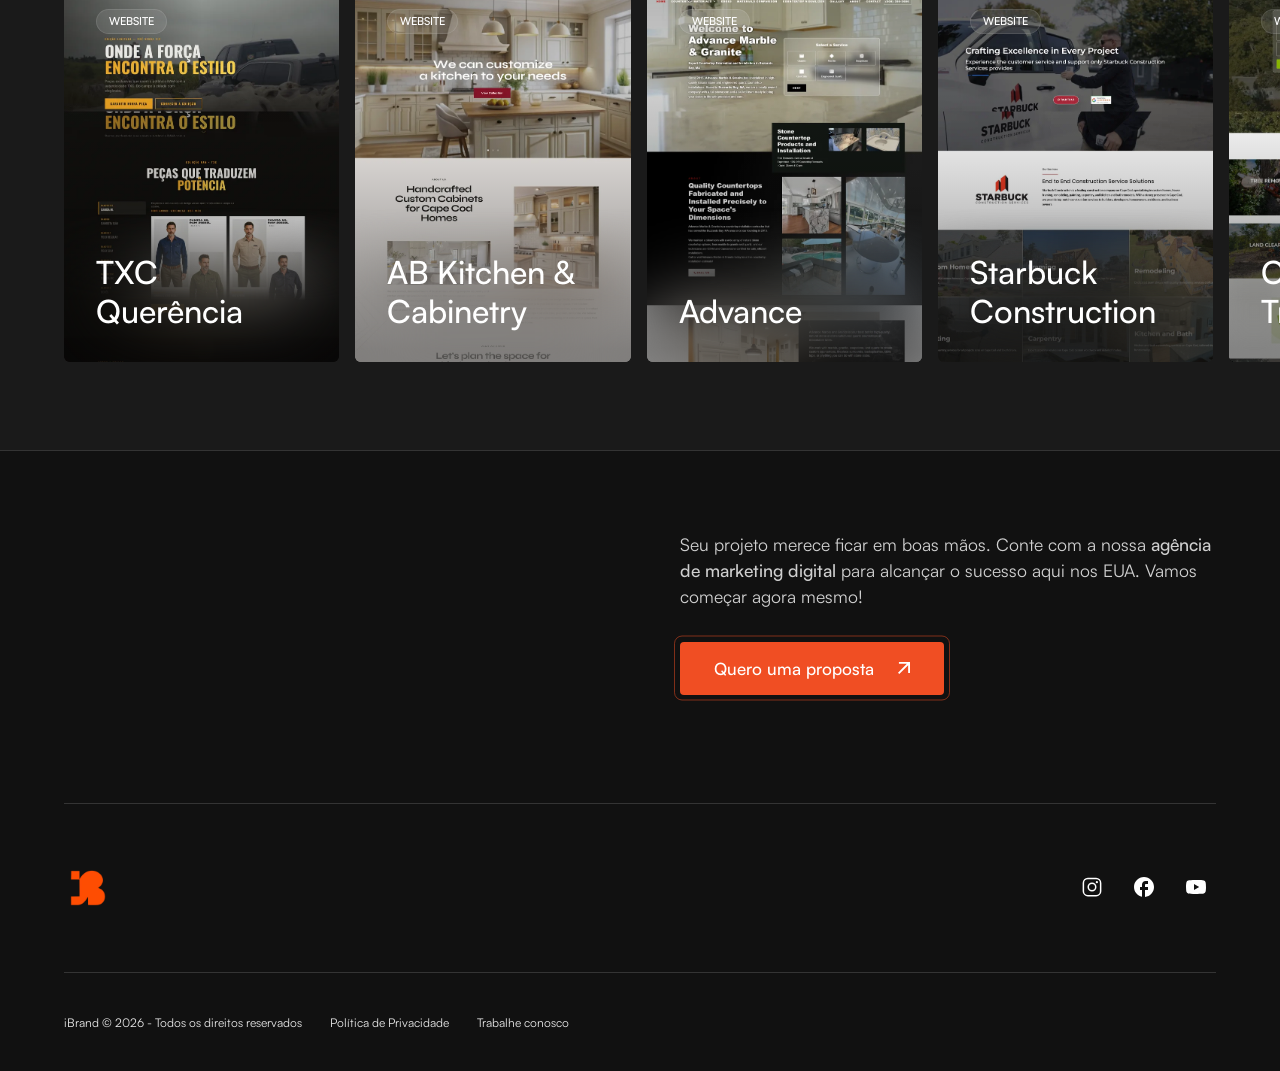
==== commit 460aa94a: "Add punctuation to the scroll-reveal headline Co-Authored-By: Claude Sonnet 4.6 <noreply@anthropic.c" ====
--- a/index.html
+++ b/index.html
@@ -237,9 +237,9 @@
       <div class="sticky-viewport">
         <div class="text-content" id="text-reveal">
           <h2 class="bigger">
-            Muito mais que uma agência
+            Muito mais que uma agência,
             <span class="placeholder" id="target-slot"></span>
-            uma ponte entre o Brasil e os Estados Unidos
+            uma ponte entre o Brasil e os Estados Unidos.
           </h2>
         </div>
         <div class="video-wrapper" id="moving-video">
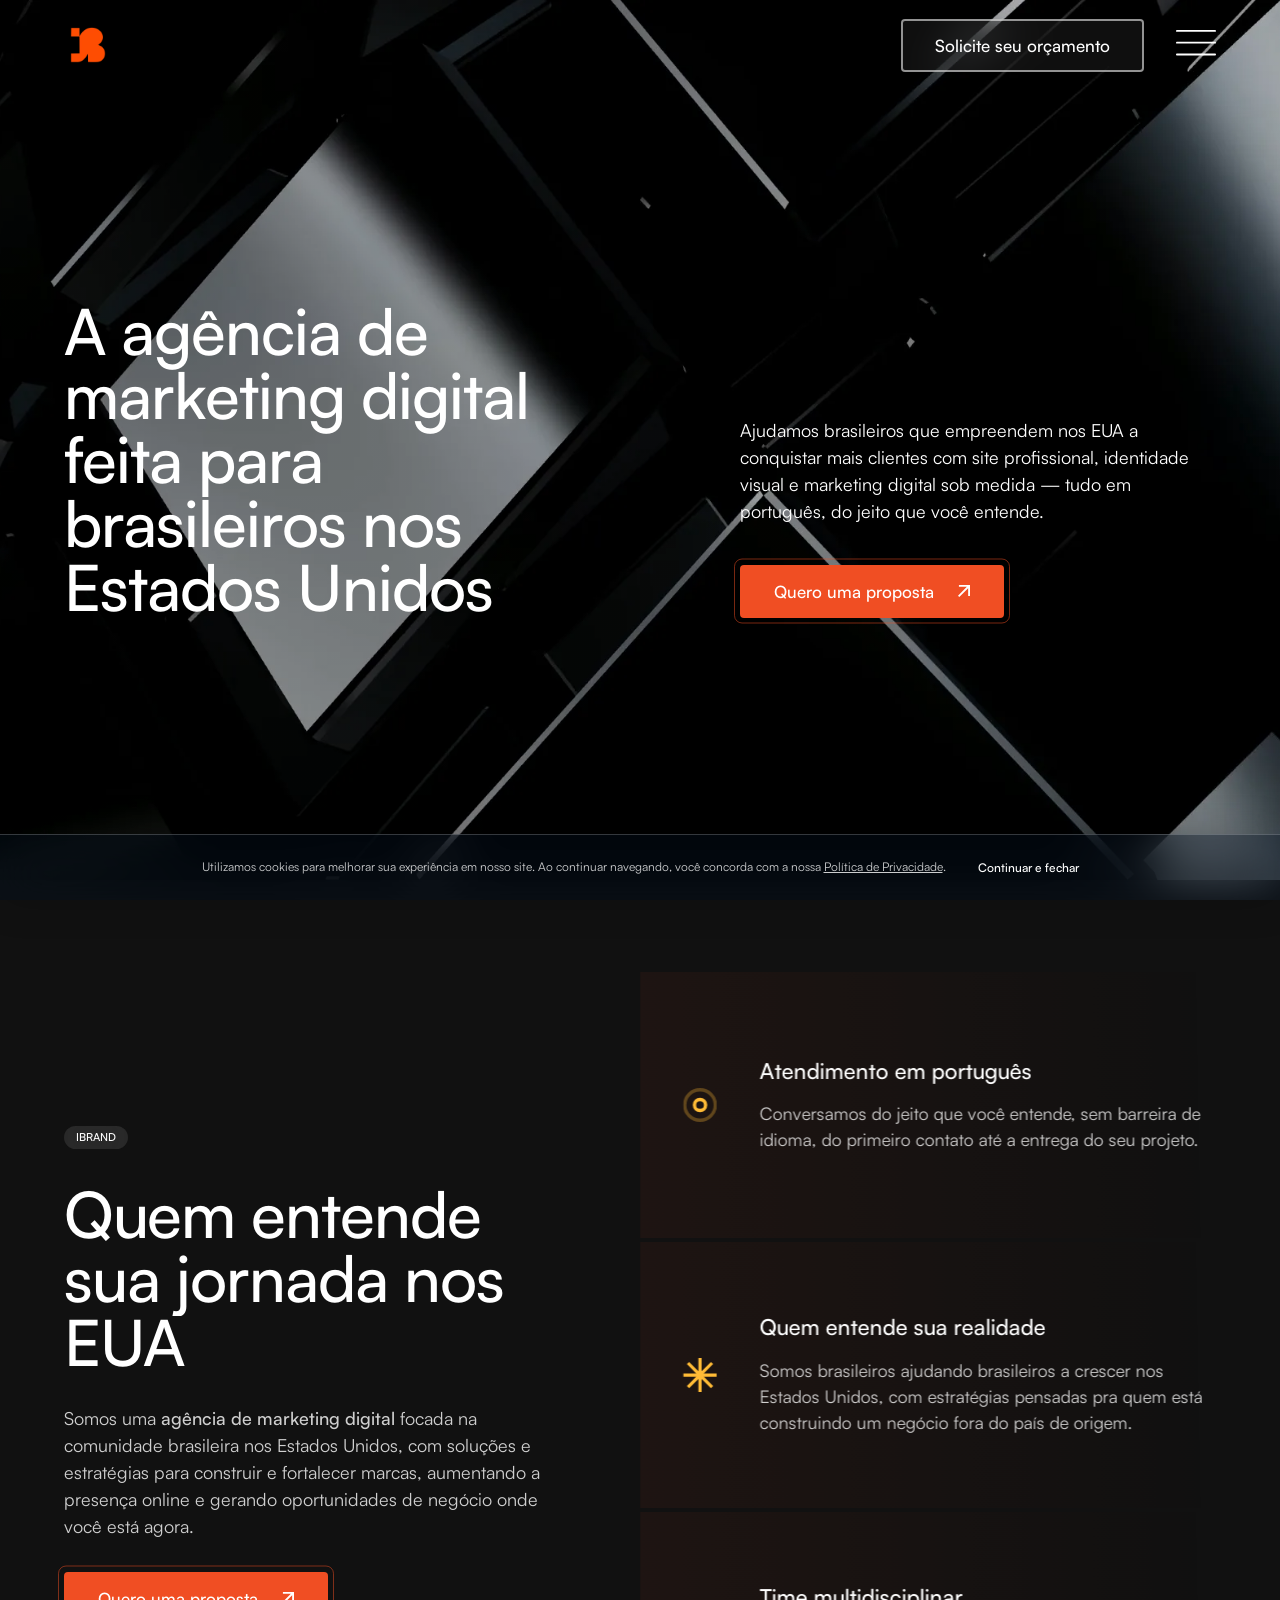
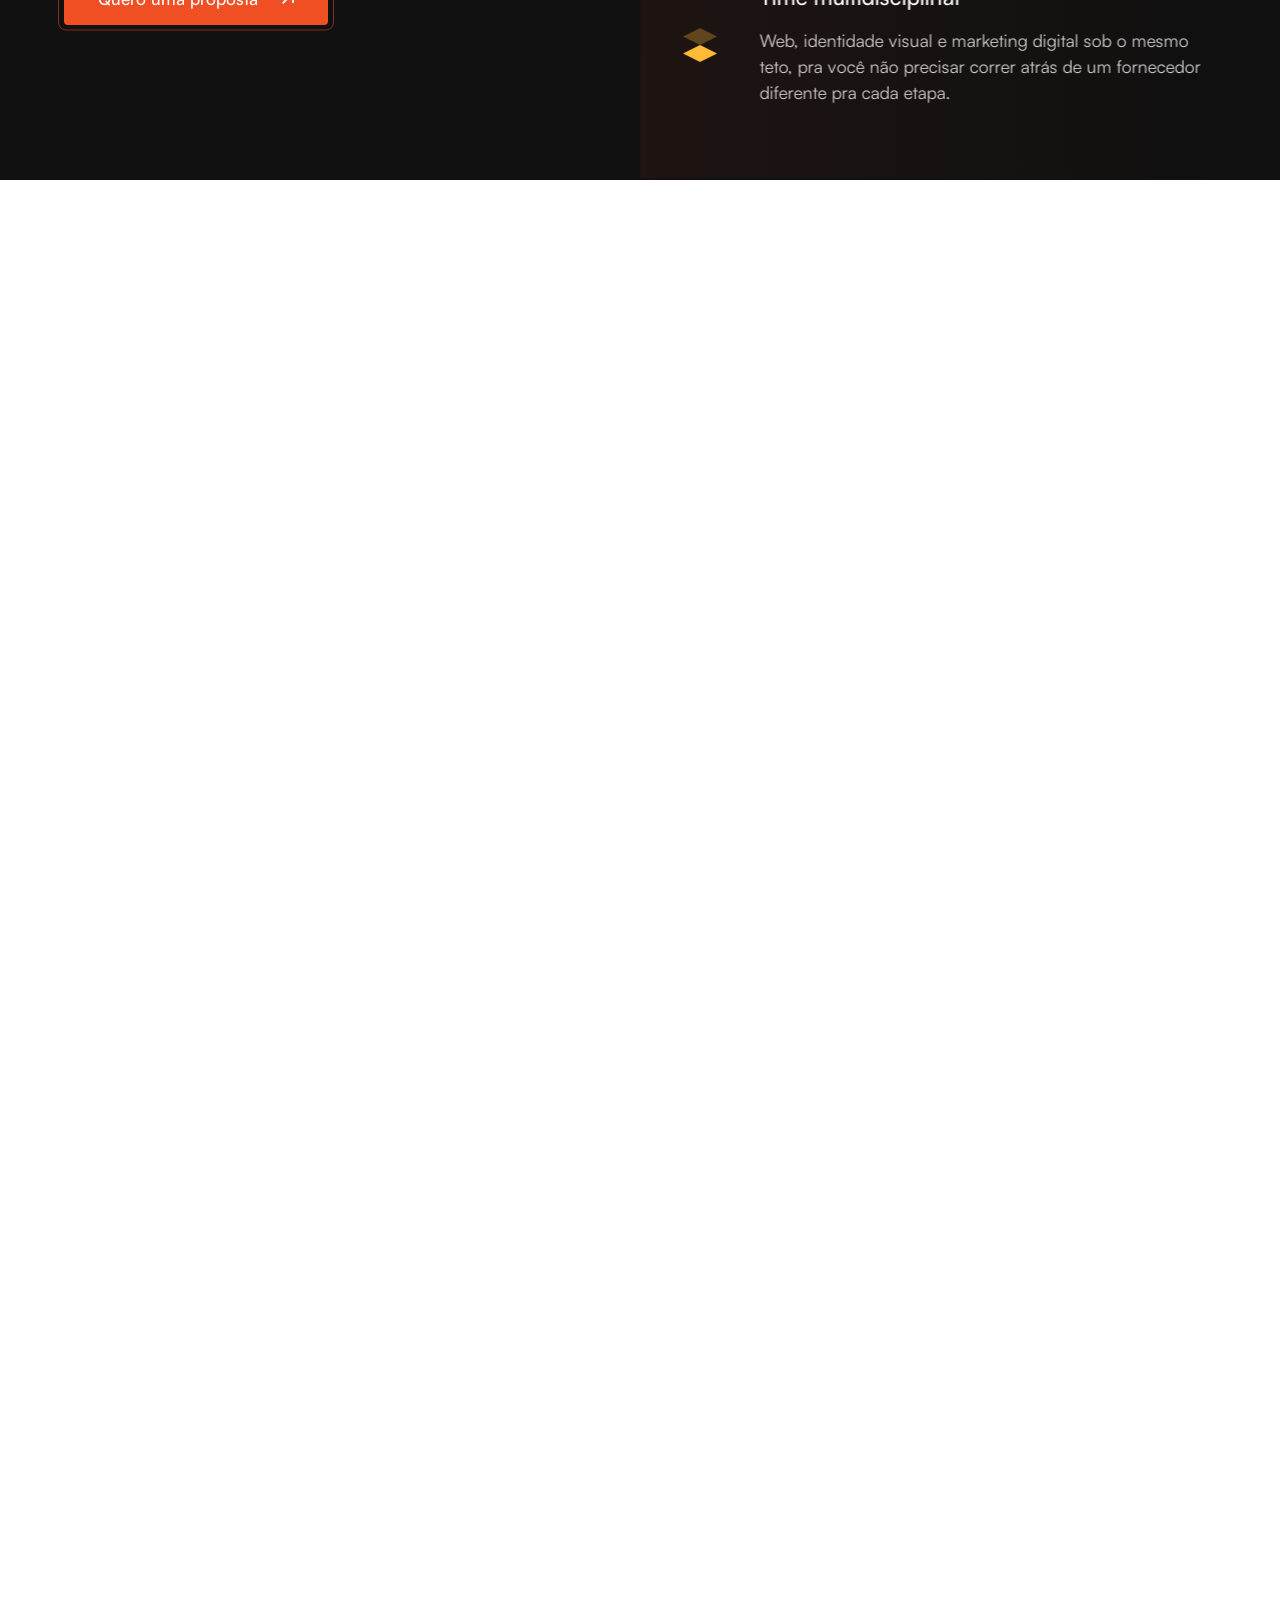
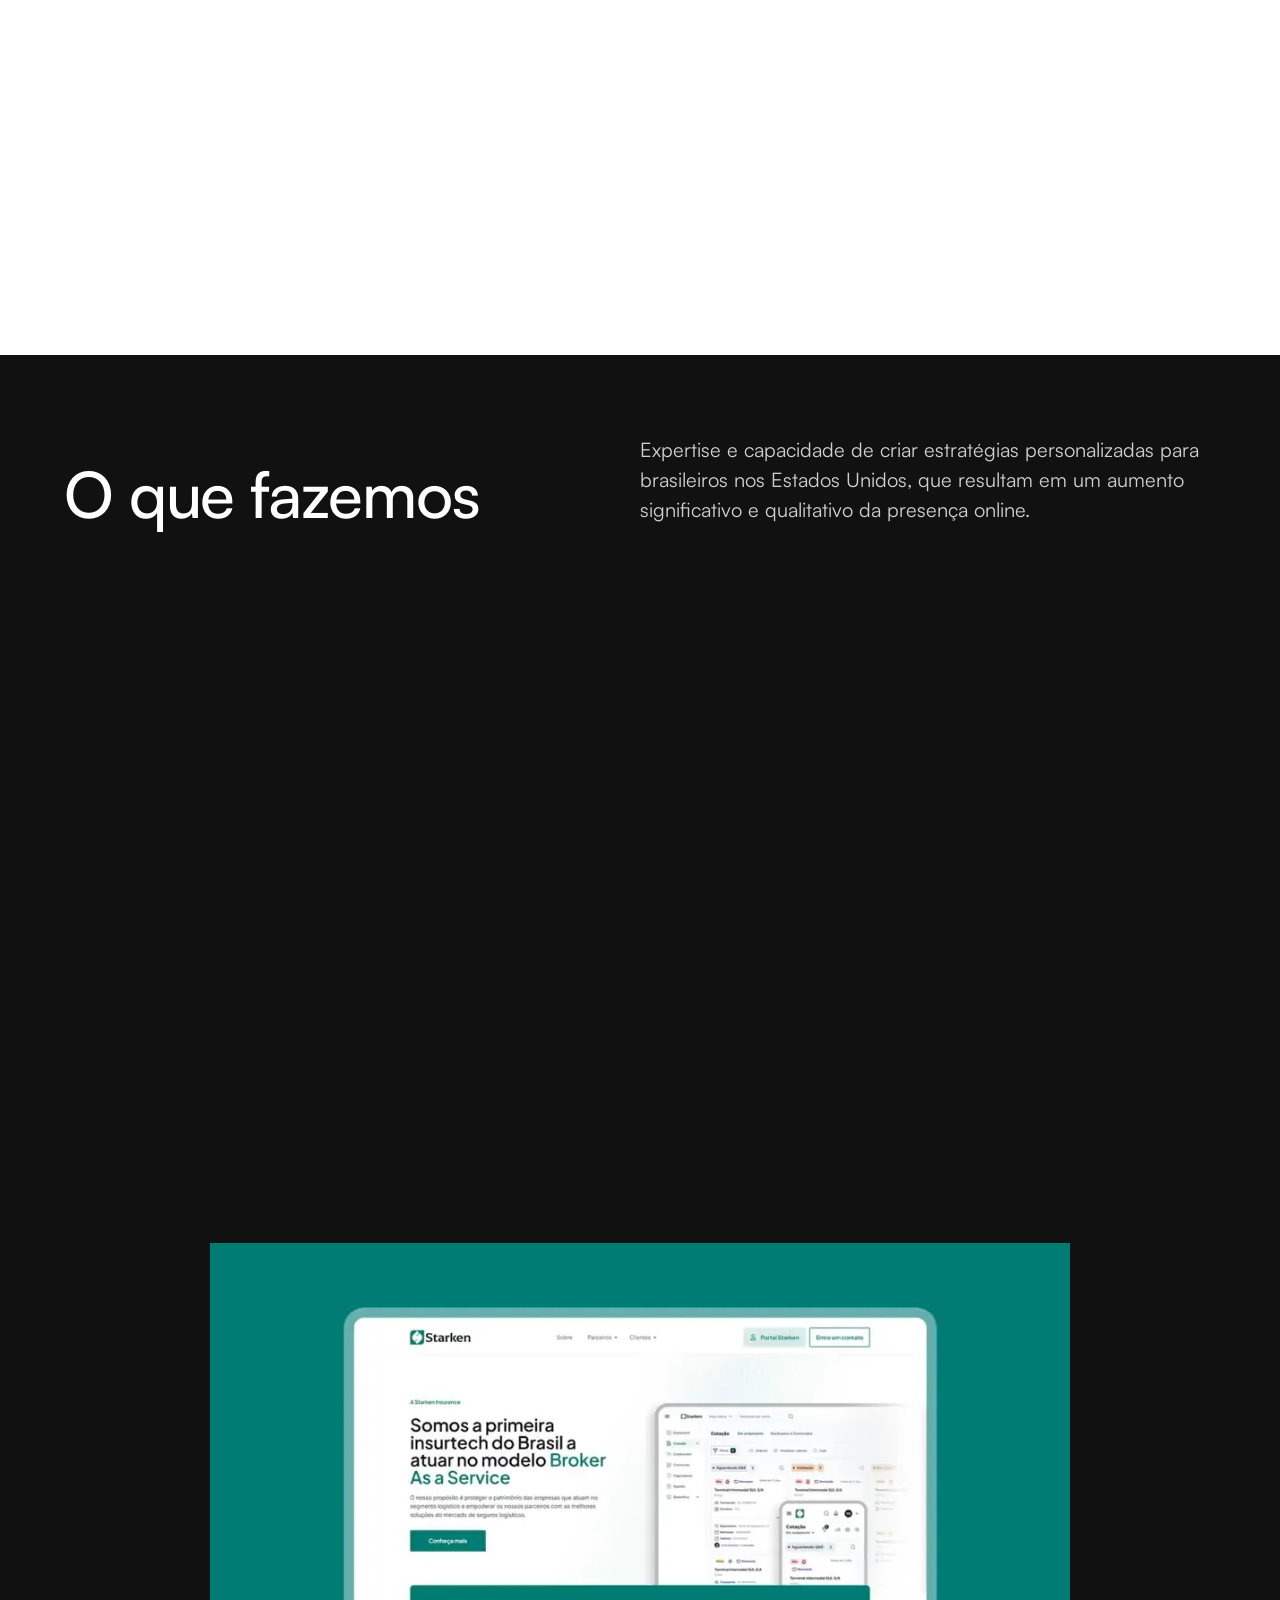
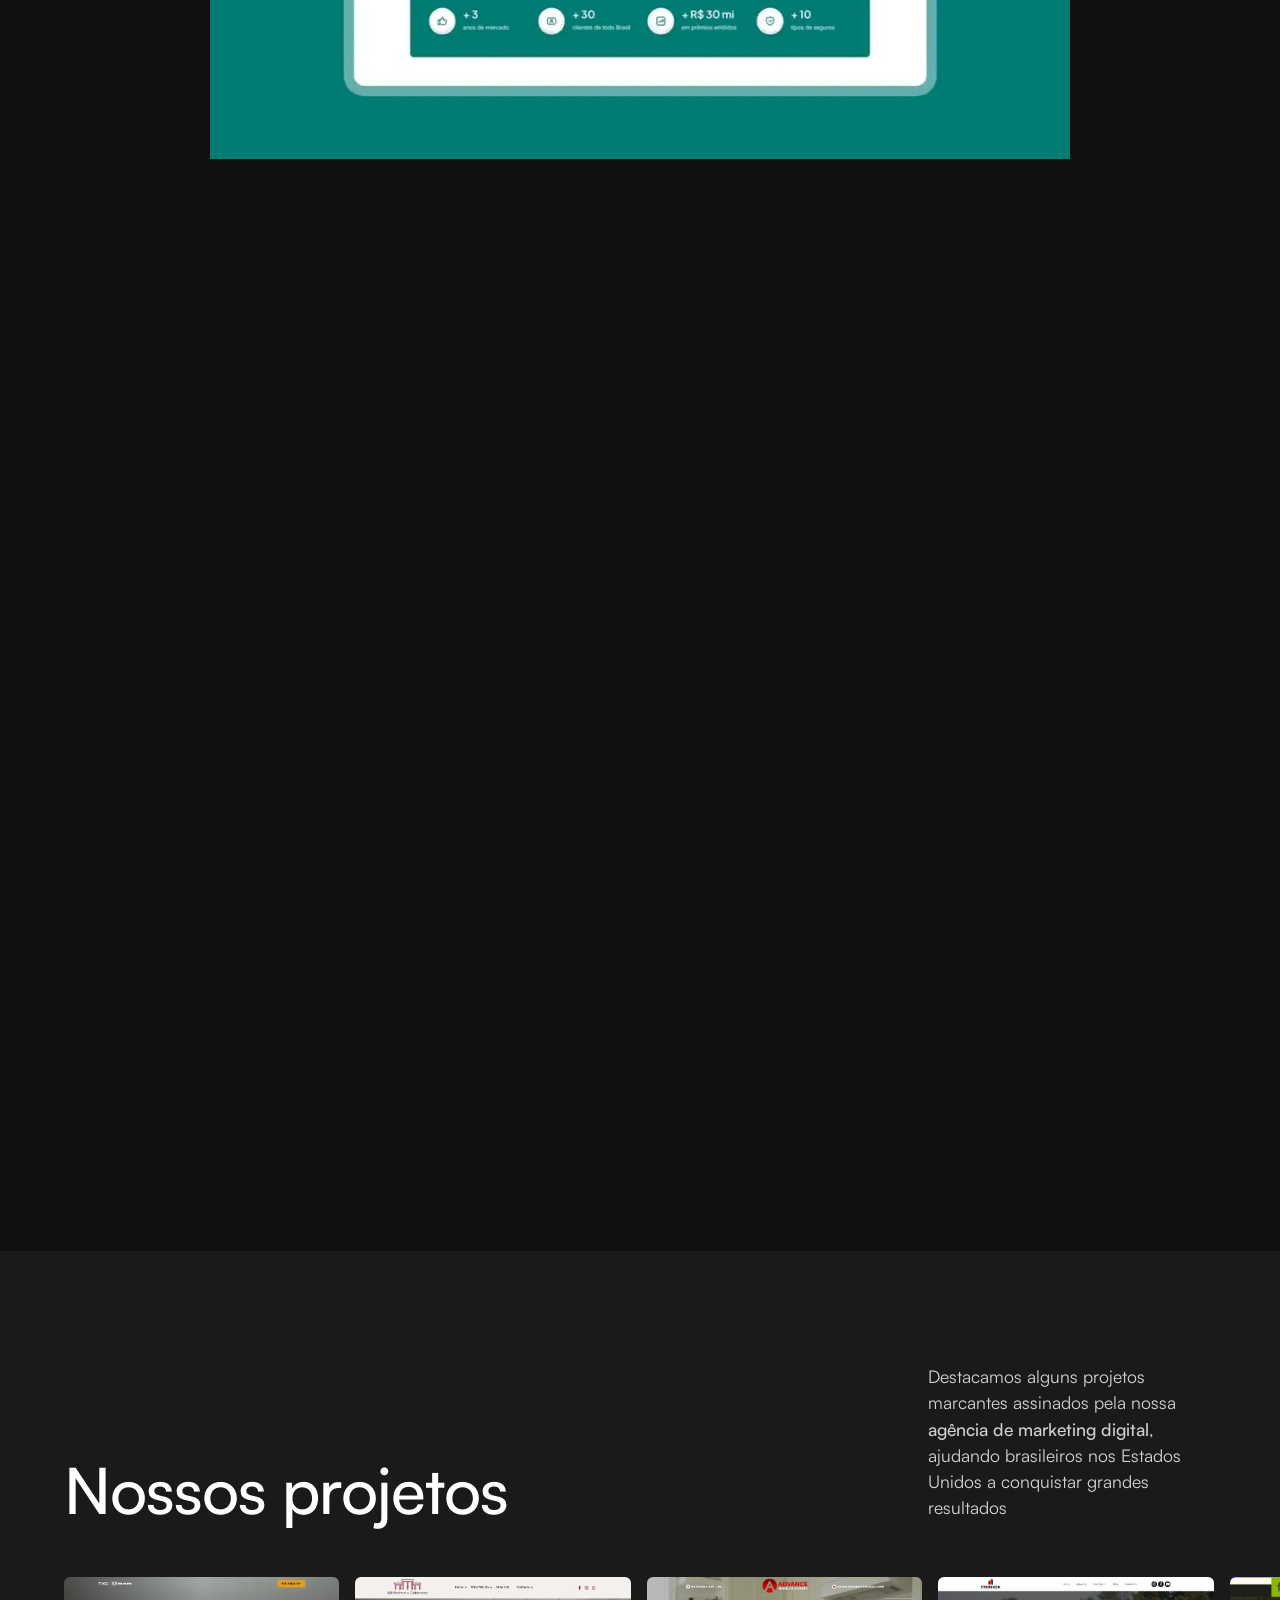
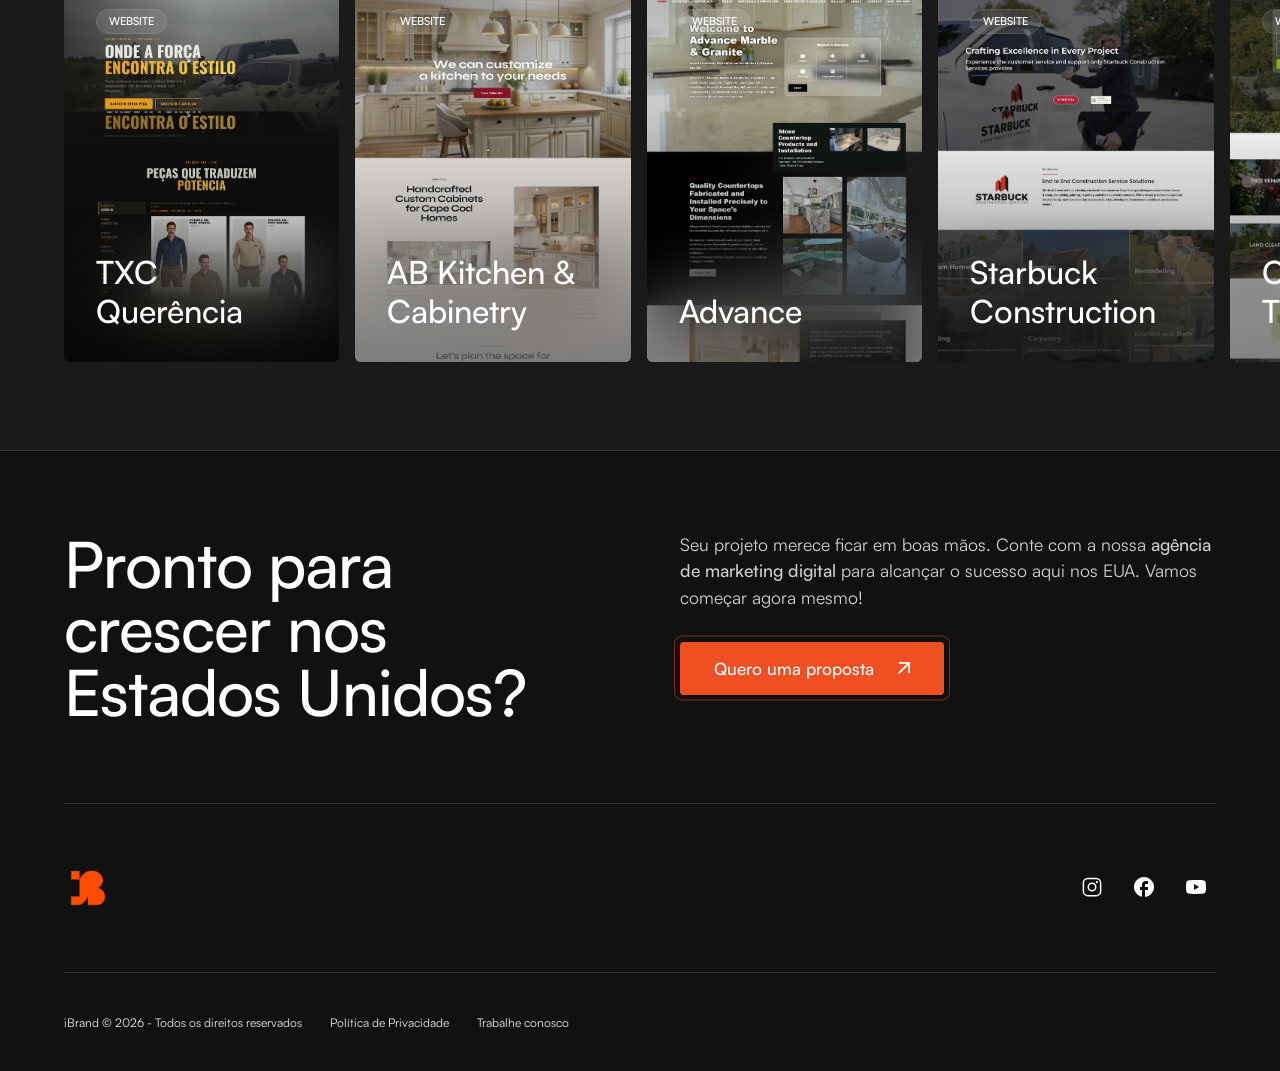
==== commit 1ec6d510: "Add full projects listing page and Alternativa Auto Center case study - New projetos/index.html: ful" ====
--- a/index.html
+++ b/index.html
@@ -98,7 +98,7 @@
             <li><a href="#" title="E-commerce" class="title">E-commerce</a></li>
           </ul>
         </li>
-        <li class="nav-item"><a href="#" title="Projetos" class="title">Projetos</a></li>
+        <li class="nav-item"><a href="projetos/index.html" title="Projetos" class="title">Projetos</a></li>
         <li class="nav-item"><a href="#" title="Blog" class="title">Blog</a></li>
       </ul>
       <a href="https://wa.me/12286878442?text=Ol%C3%A1!%20Vim%20pelo%20site%20e%20quero%20saber%20mais%20sobre%20os%20servi%C3%A7os%20da%20iBrand." class="button" title="Quero uma proposta pelo WhatsApp" target="_blank" rel="noopener">Quero uma proposta</a>
@@ -323,8 +323,20 @@
             </a>
           </li>
 
+          <li>
+            <a href="projetos/alternativa.html" title="Loja virtual e e-commerce - Projeto Alternativa Auto Center">
+              <div class="image">
+                <img width="855" height="1024" src="assets/img/cases/alternativa-855x1024.webp" alt="Loja virtual e e-commerce - Projeto Alternativa Auto Center" title="Loja virtual e e-commerce - Projeto Alternativa Auto Center" loading="lazy">
+              </div>
+              <div class="detail font-w">
+                <div class="tags"><span class="title">Website</span><span class="title">E-commerce</span></div>
+                <h3>Alternativa Auto Center</h3>
+              </div>
+            </a>
+          </li>
+
           <li class="more">
-            <a href="#" title="Ver todos os projetos">
+            <a href="projetos/index.html" title="Ver todos os projetos">
               <div class="detail font-w">
                 <svg width="10" height="10" viewBox="0 0 10 10" fill="none" aria-hidden="true"><path d="M1.07692 10L0 8.92308L7.38462 1.53846H0.769231V0H10V9.23077H8.46154V2.61538L1.07692 10Z"/></svg>
                 <h3>Ver todos os projetos</h3>
--- a/assets/css/ibrand-overrides.css
+++ b/assets/css/ibrand-overrides.css
@@ -51,6 +51,14 @@
   border: 1px solid rgba(255,255,255,.2);
 }
 
+/* Projects filter bar + empty state on dark background */
+.cases .portfolioFilter button { color: #fff !important; }
+.cases .portfolioFilter button:hover,
+.cases .portfolioFilter button.active {
+  background-color: rgba(255,255,255,.1) !important;
+}
+.cases #filter-empty { color: #fff; opacity: .7; }
+
 /* ─ Buttons: amber → Ibrand orange ─ */
 .button {
   background-color: #F04E23 !important;
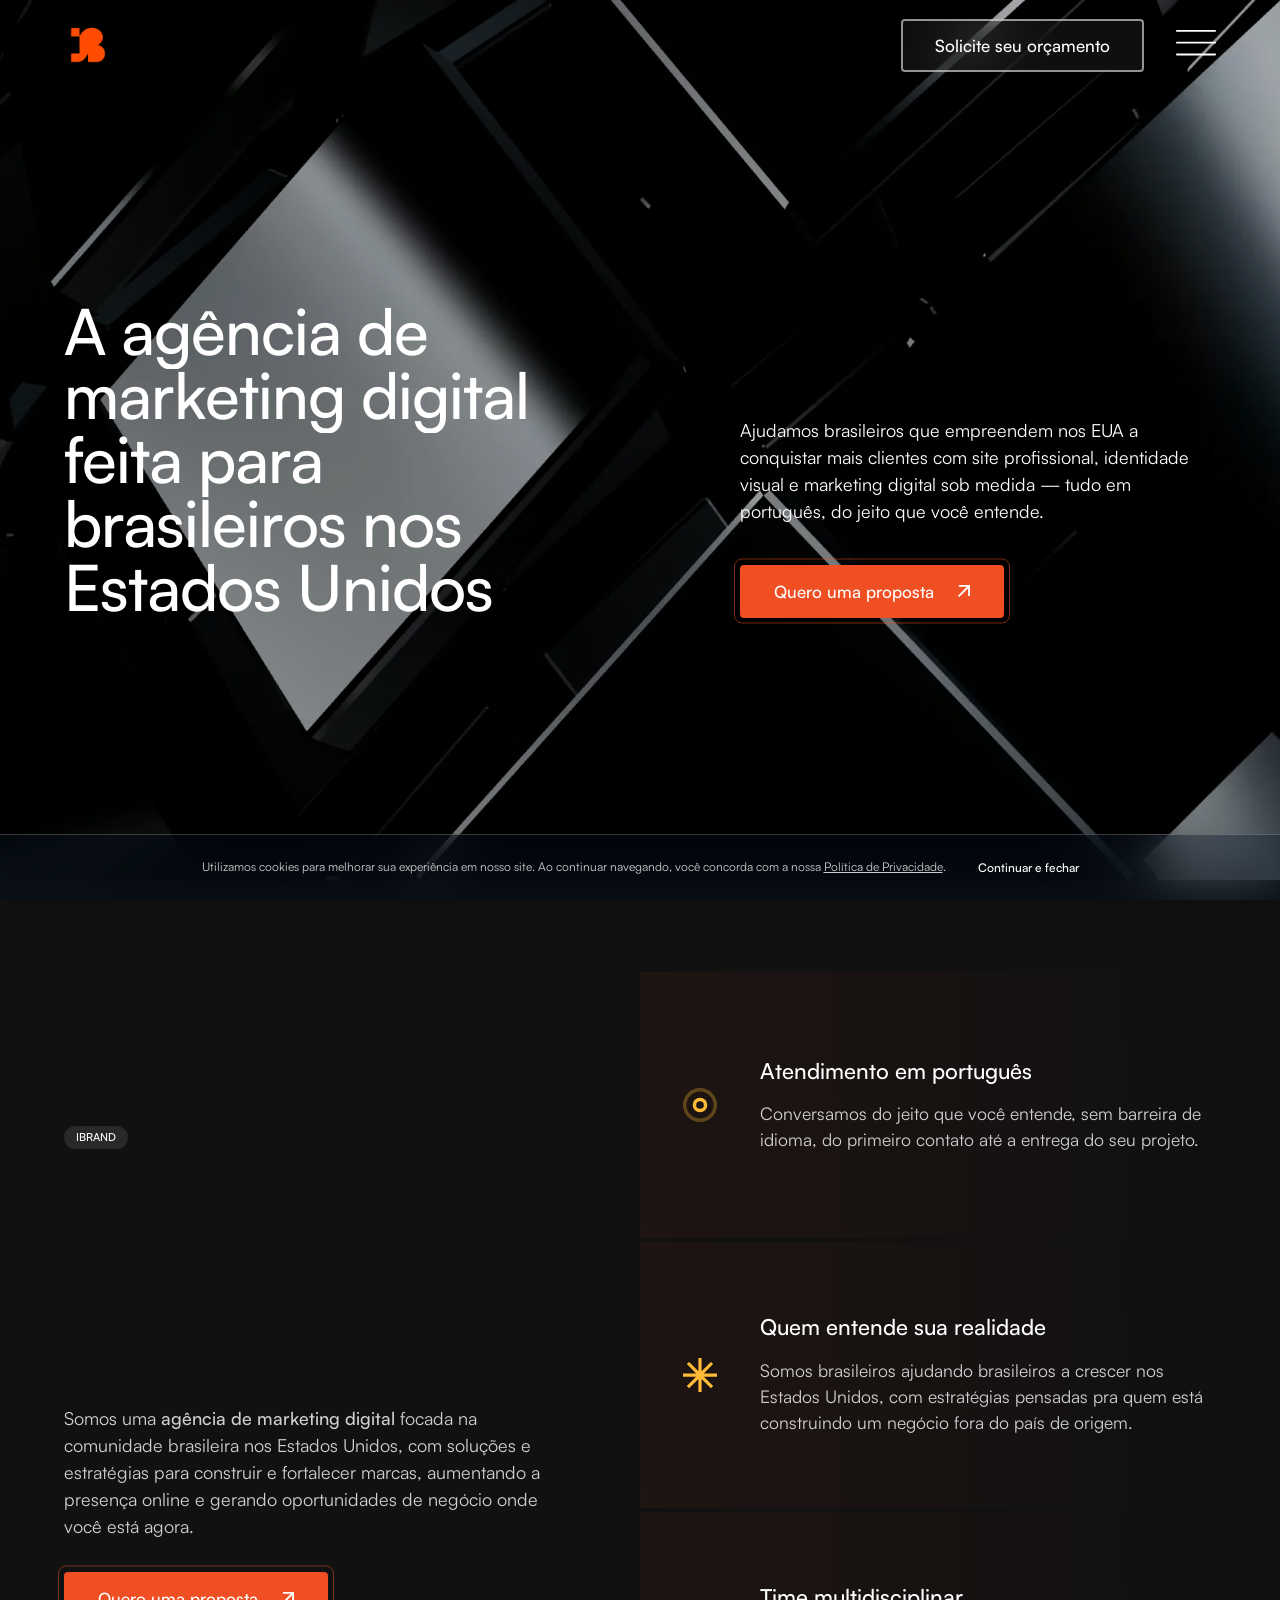
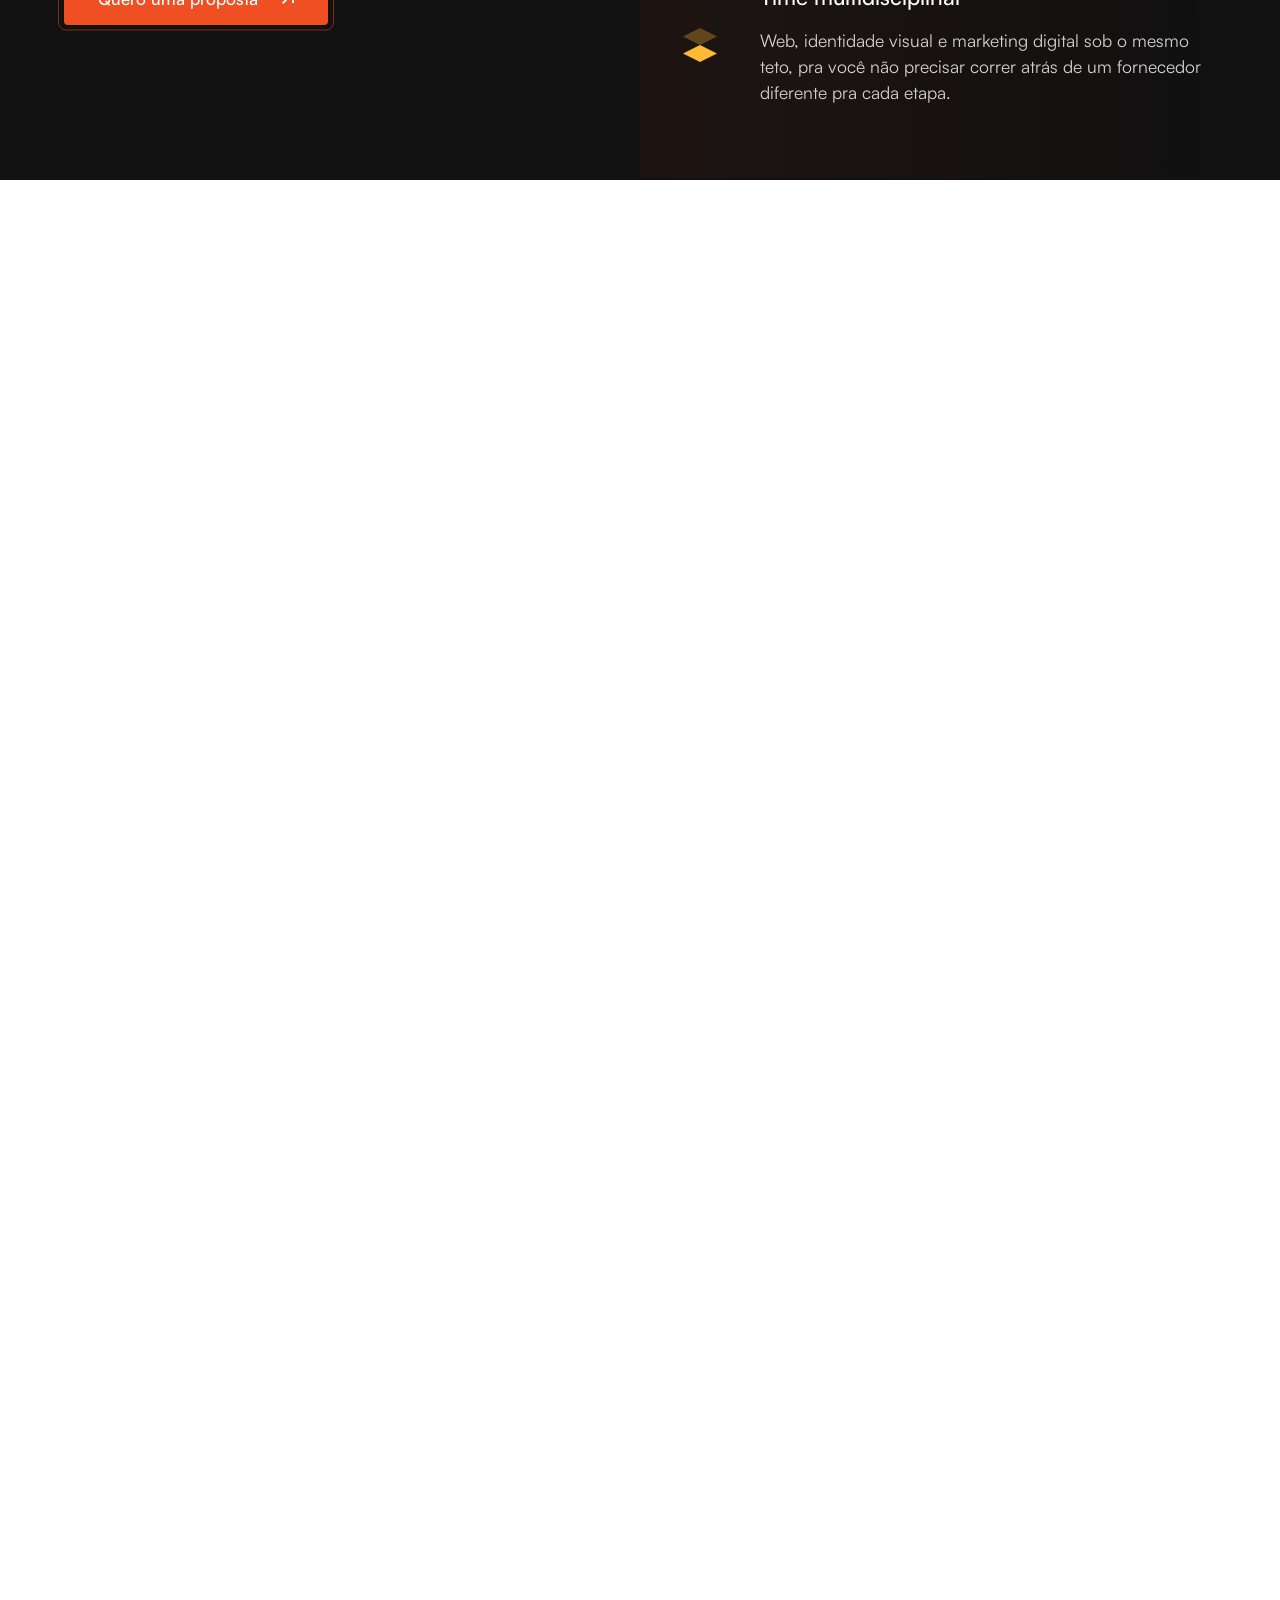
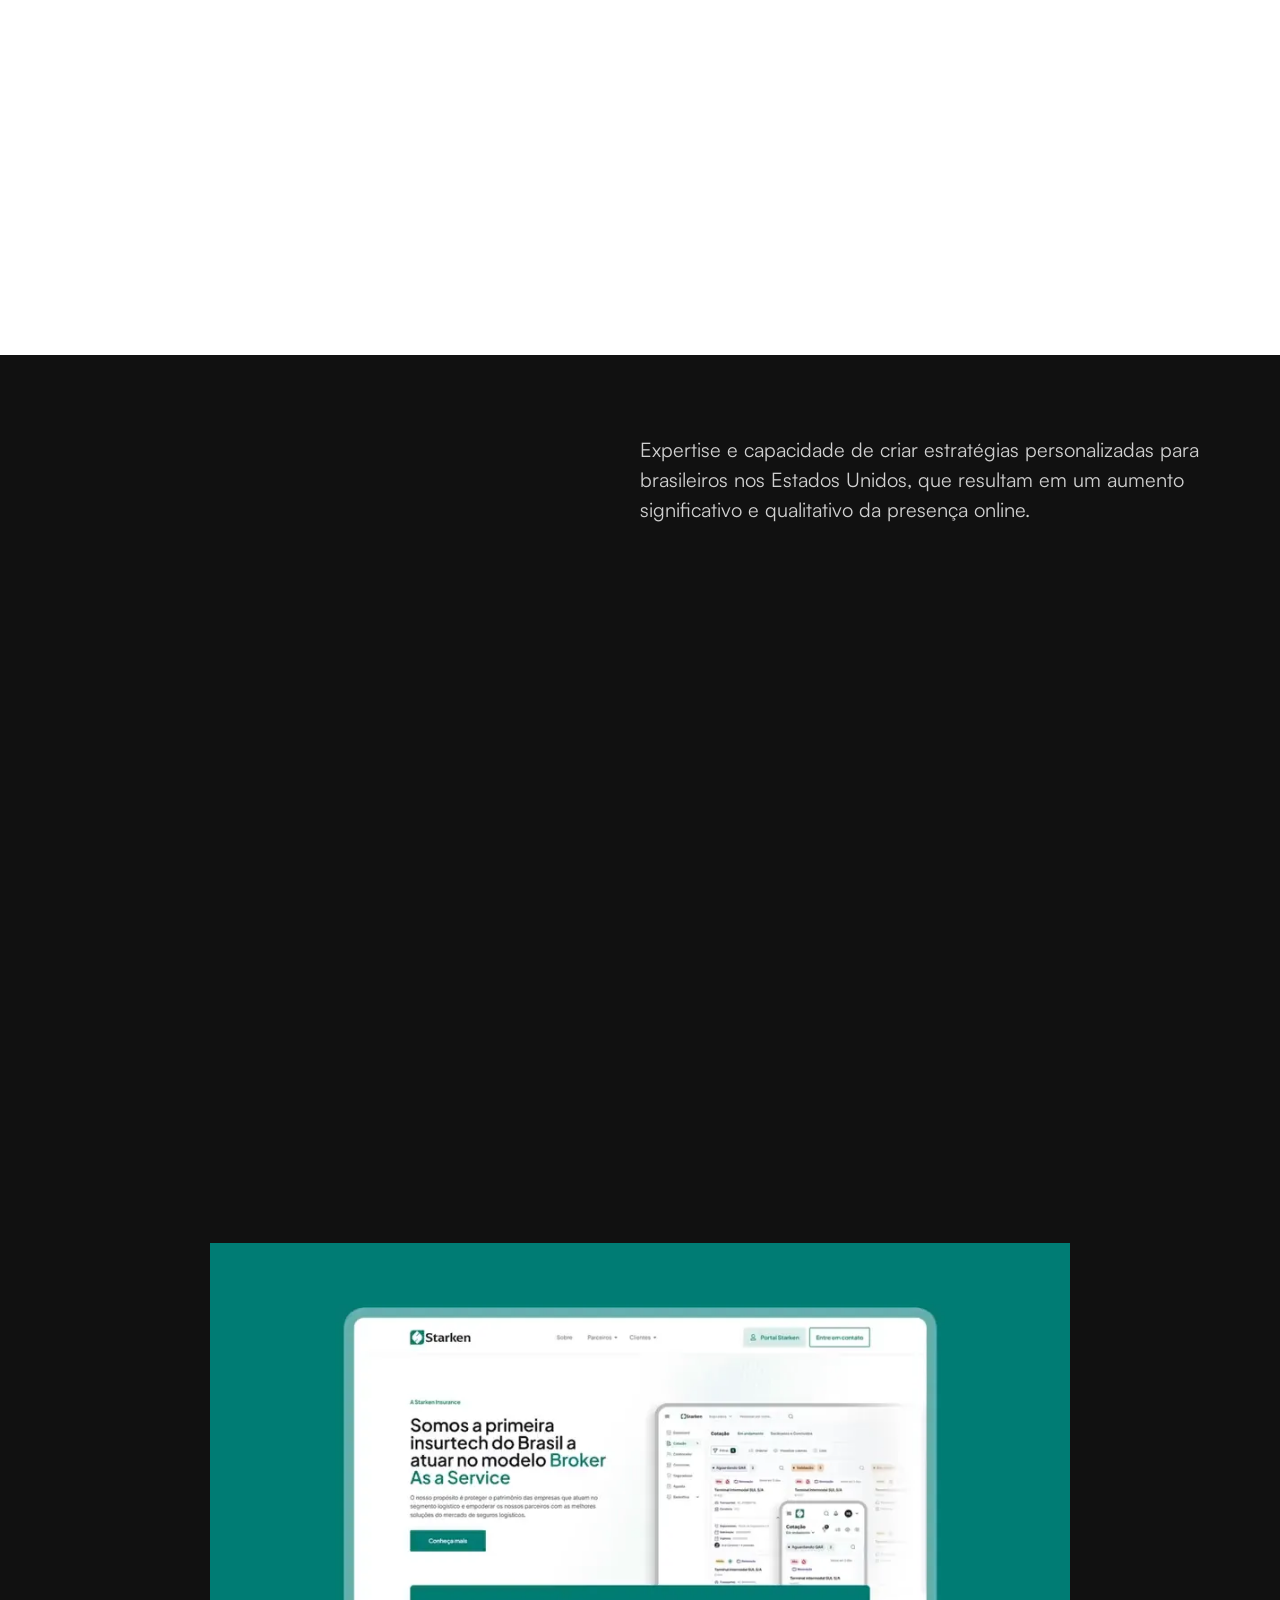
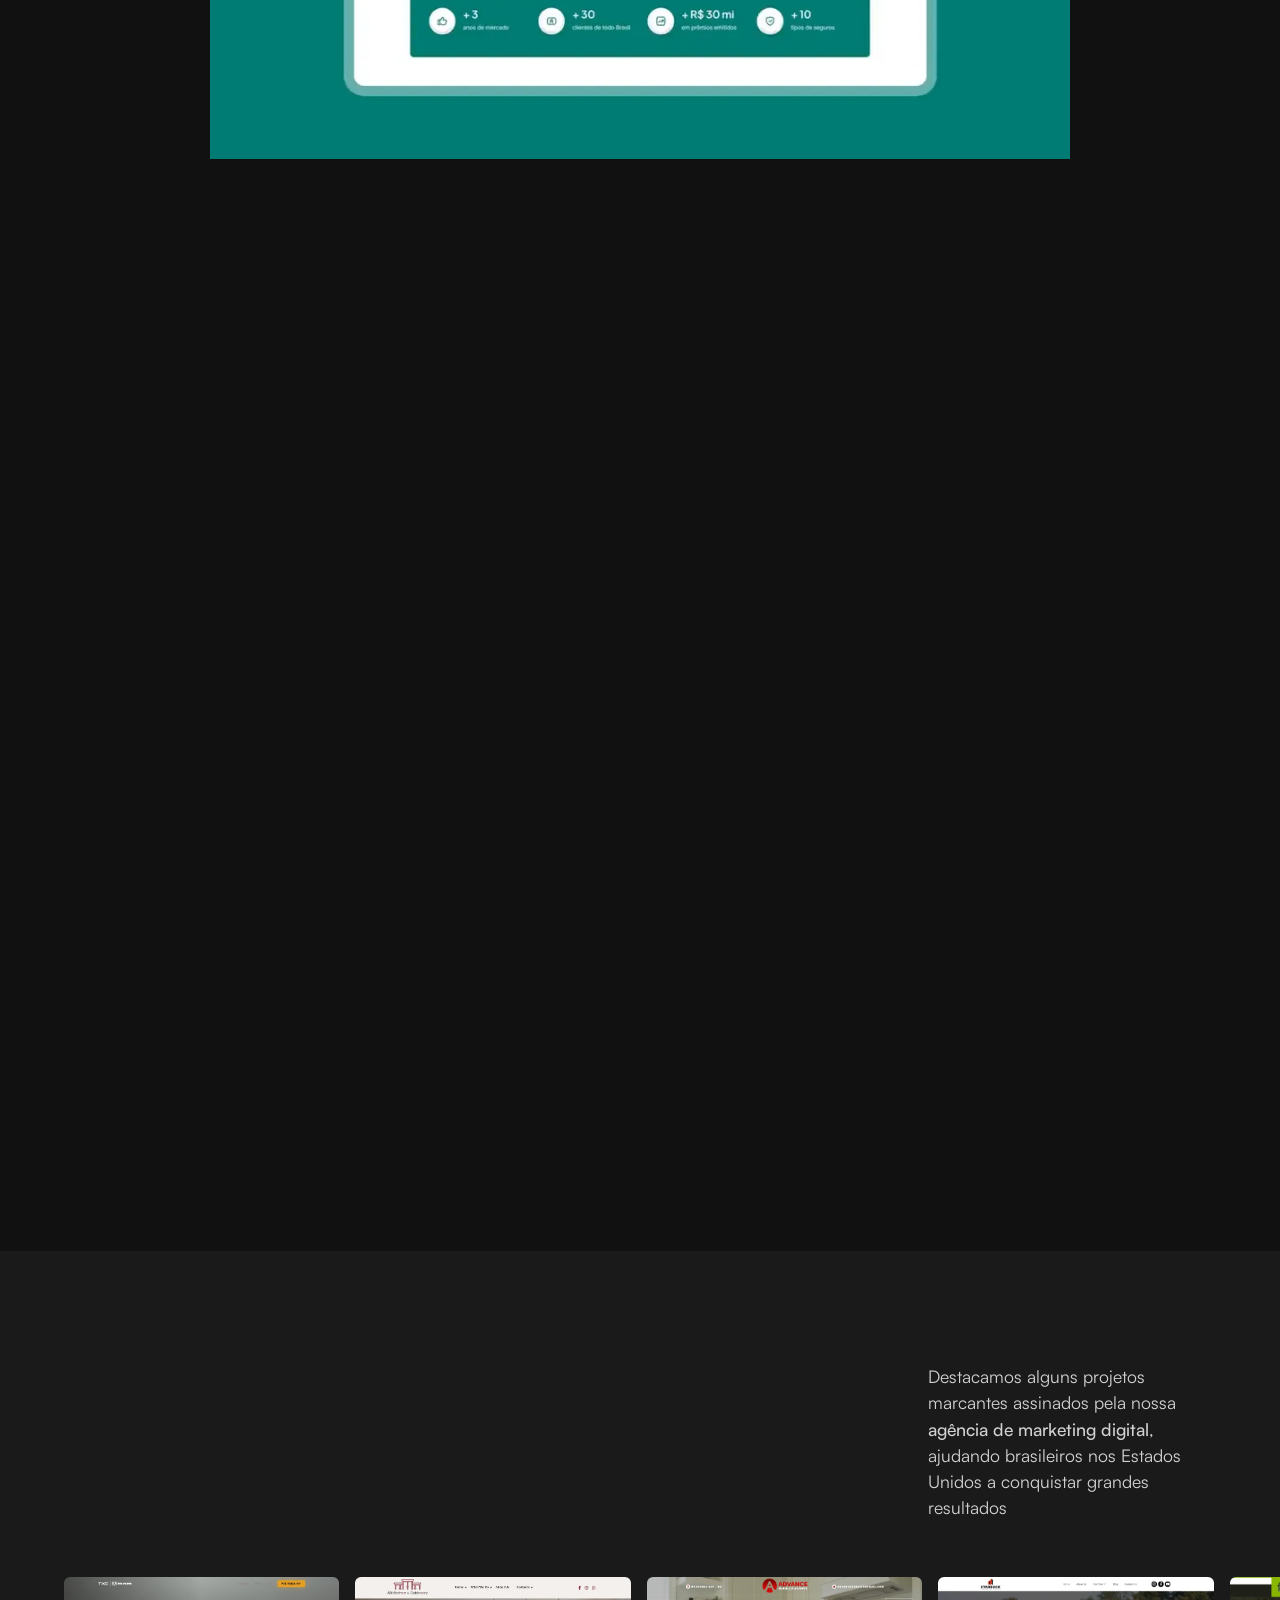
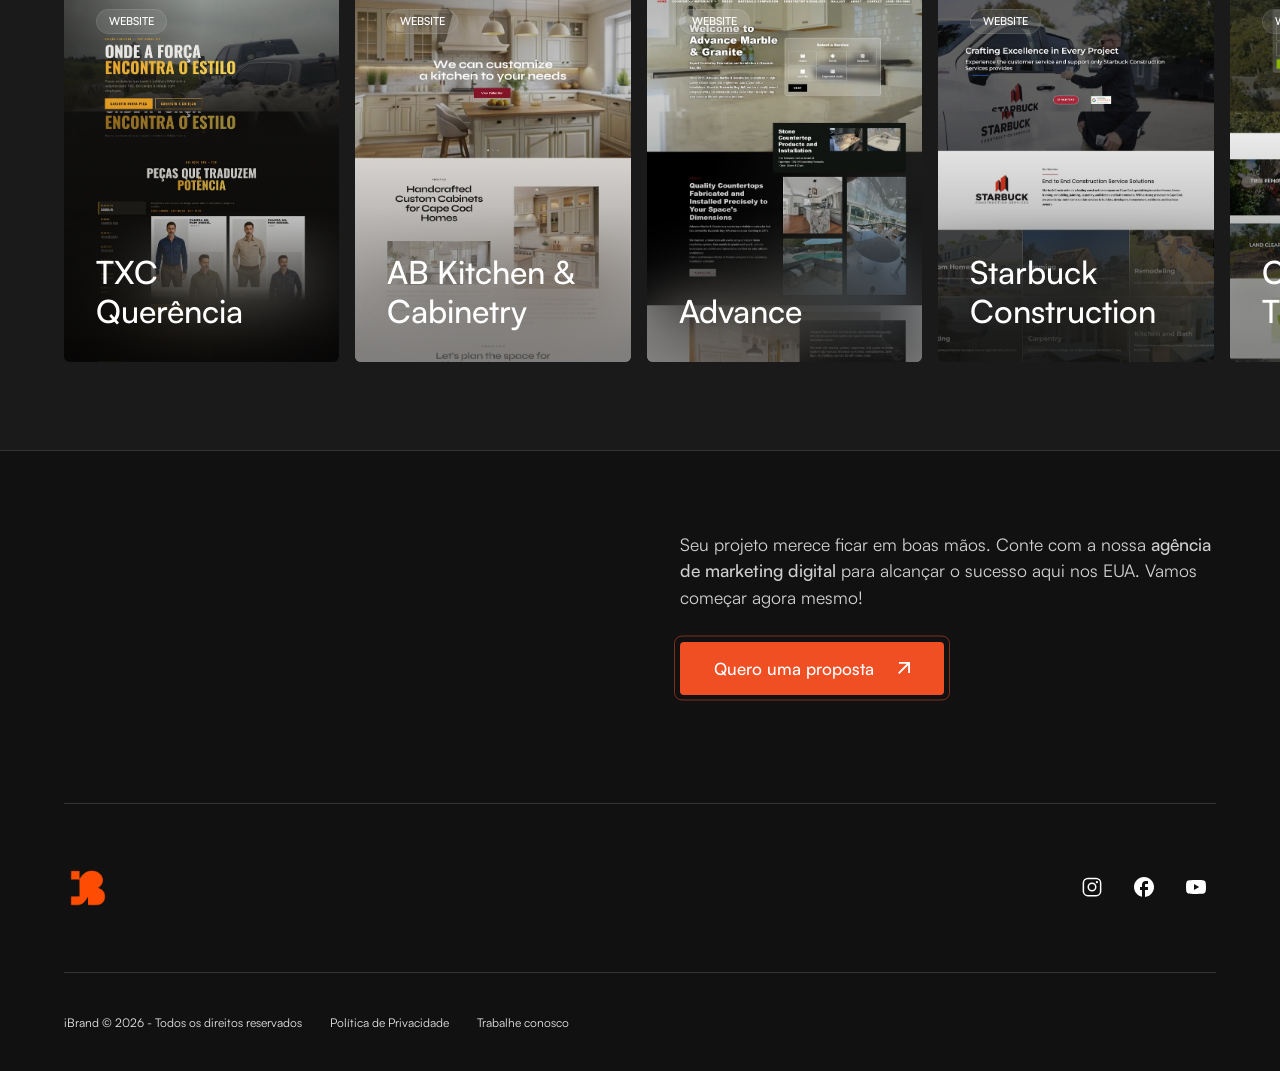
==== commit d6a5613c: "Add cases carousel nav arrows, fix mobile scroll jank, and replace floating WhatsApp CTA with a quot" ====
--- a/index.html
+++ b/index.html
@@ -1,6 +1,13 @@
 <!DOCTYPE html>
 <html lang="pt-BR" class="no-js">
 <head>
+<!-- Google Tag Manager -->
+<script>(function(w,d,s,l,i){w[l]=w[l]||[];w[l].push({'gtm.start':
+new Date().getTime(),event:'gtm.js'});var f=d.getElementsByTagName(s)[0],
+j=d.createElement(s),dl=l!='dataLayer'?'&l='+l:'';j.async=true;j.src=
+'https://www.googletagmanager.com/gtm.js?id='+i+dl;f.parentNode.insertBefore(j,f);
+})(window,document,'script','dataLayer','GTM-MR5NWT5J');</script>
+<!-- End Google Tag Manager -->
   <meta charset="utf-8">
   <meta http-equiv="X-UA-Compatible" content="IE=edge">
   <meta name="viewport" content="width=device-width, initial-scale=1.0">
@@ -63,6 +70,10 @@
 </head>
 
 <body class="home wp-singular page-template page-template-page-template page-template-page-template-php page page-id-2 wp-theme-theme-fante">
+<!-- Google Tag Manager (noscript) -->
+<noscript><iframe src="https://www.googletagmanager.com/ns.html?id=GTM-MR5NWT5J"
+height="0" width="0" style="display:none;visibility:hidden"></iframe></noscript>
+<!-- End Google Tag Manager (noscript) -->
 
   <div id="preloader"><div id="status"></div></div>
 
@@ -72,7 +83,7 @@
         <img src="assets/img/logo/cropped-ibrand.logo_.webp" alt="iBrand" class="ibrand-logo" width="48" height="48" fetchpriority="high">
       </a>
       <div class="buttons">
-        <a href="https://wa.me/12286878442?text=Ol%C3%A1!%20Vim%20pelo%20site%20e%20quero%20saber%20mais%20sobre%20os%20servi%C3%A7os%20da%20iBrand." class="button button-outline button-white" title="Solicite seu orçamento pelo WhatsApp" target="_blank" rel="noopener">
+        <a href="/orcamento.html" class="button button-outline button-white" title="Solicite seu orçamento">
           Solicite seu orçamento
         </a>
         <button class="menu-open" aria-expanded="false" aria-label="Menu">
@@ -101,7 +112,7 @@
         <li class="nav-item"><a href="projetos/index.html" title="Projetos" class="title">Projetos</a></li>
         <li class="nav-item"><a href="#" title="Blog" class="title">Blog</a></li>
       </ul>
-      <a href="https://wa.me/12286878442?text=Ol%C3%A1!%20Vim%20pelo%20site%20e%20quero%20saber%20mais%20sobre%20os%20servi%C3%A7os%20da%20iBrand." class="button" title="Quero uma proposta pelo WhatsApp" target="_blank" rel="noopener">Quero uma proposta</a>
+      <a href="/orcamento.html" class="button" title="Quero uma proposta">Quero uma proposta</a>
     </div>
   </nav>
 
@@ -118,7 +129,7 @@
             <div class="info right">
               <p>Ajudamos brasileiros que empreendem nos EUA a conquistar mais clientes com site profissional, identidade visual e marketing digital sob medida — tudo em português, do jeito que você entende.</p>
               <div class="buttons">
-                <a href="https://wa.me/12286878442?text=Ol%C3%A1!%20Vim%20pelo%20site%20e%20quero%20saber%20mais%20sobre%20os%20servi%C3%A7os%20da%20iBrand." class="button" title="Quero uma proposta pelo WhatsApp" target="_blank" rel="noopener">
+                <a href="/orcamento.html" class="button" title="Quero uma proposta">
                   Quero uma proposta
                   <svg width="10" height="10" viewBox="0 0 10 10" fill="none" aria-hidden="true"><path d="M1.07692 10L0 8.92308L7.38462 1.53846H0.769231V0H10V9.23077H8.46154V2.61538L1.07692 10Z"/></svg>
                 </a>
@@ -143,7 +154,7 @@
           <span class="title">iBrand</span>
           <h2 class="lines bigger">Quem entende sua jornada nos EUA</h2>
           <p>Somos uma <a href="#"><strong>agência de marketing digital</strong></a> focada na comunidade brasileira nos Estados Unidos, com soluções e estratégias para construir e fortalecer marcas, aumentando a presença online e gerando oportunidades de negócio onde você está agora.</p>
-          <a href="https://wa.me/12286878442?text=Ol%C3%A1!%20Vim%20pelo%20site%20e%20quero%20saber%20mais%20sobre%20os%20servi%C3%A7os%20da%20iBrand." class="button" title="Quero uma proposta pelo WhatsApp" target="_blank" rel="noopener">
+          <a href="/orcamento.html" class="button" title="Quero uma proposta">
             Quero uma proposta
             <svg width="10" height="10" viewBox="0 0 10 10" fill="none" aria-hidden="true"><path d="M1.07692 10L0 8.92308L7.38462 1.53846H0.769231V0H10V9.23077H8.46154V2.61538L1.07692 10Z"/></svg>
           </a>
@@ -356,7 +367,7 @@
         </div>
         <div class="info">
           <p>Seu projeto merece ficar em boas mãos. Conte com a nossa <strong>agência de marketing digital</strong> para alcançar o sucesso aqui nos EUA. Vamos começar agora mesmo!</p>
-          <a href="https://wa.me/12286878442?text=Ol%C3%A1!%20Vim%20pelo%20site%20e%20quero%20saber%20mais%20sobre%20os%20servi%C3%A7os%20da%20iBrand." class="button" title="Quero uma proposta pelo WhatsApp" target="_blank" rel="noopener">
+          <a href="/orcamento.html" class="button" title="Quero uma proposta">
             Quero uma proposta
             <svg width="10" height="10" viewBox="0 0 10 10" fill="none" aria-hidden="true"><path d="M1.07692 10L0 8.92308L7.38462 1.53846H0.769231V0H10V9.23077H8.46154V2.61538L1.07692 10Z"/></svg>
           </a>
@@ -397,12 +408,6 @@
     </div>
   </footer>
 
-  <!-- FLOAT CTA (mobile) -->
-  <div class="float-cta">
-    <a href="https://wa.me/12286878442?text=Ol%C3%A1!%20Vim%20pelo%20site%20e%20quero%20saber%20mais%20sobre%20os%20servi%C3%A7os%20da%20iBrand." class="button button-white" title="Solicite seu orçamento pelo WhatsApp" target="_blank" rel="noopener">
-      Solicite seu orçamento
-    </a>
-  </div>
 
   <!-- COOKIES -->
   <div class="cookies-container">
--- a/assets/css/style.css
+++ b/assets/css/style.css
@@ -1 +1 @@
-@font-face{font-family:'Satoshi';src:url(../fonts/Satoshi-Regular.woff2) format('woff2');font-weight:400;font-display:swap;font-style:normal}@font-face{font-family:'Satoshi';src:url(../fonts/Satoshi-Medium.woff2) format('woff2');font-weight:700;font-display:swap;font-style:normal}@font-face{font-family:'Satoshi';src:url(../fonts/Satoshi-Bold.woff2) format('woff2');font-weight:800;font-display:swap;font-style:normal}html,body,div,span,applet,object,iframe,h1,h2,h3,h4,h5,h6,p,blockquote,pre,a,abbr,acronym,address,big,cite,code,del,dfn,em,font,img,ins,kbd,q,s,samp,small,strike,strong,sub,sup,tt,var,b,u,i,center,dl,dt,dd,ol,ul,li,fieldset,form,label,legend,table,caption,tbody,tfoot,thead,tr,th,td{border:0;margin:0;padding:0;vertical-align:baseline}h1,h2,h3,h4,h5,h6{clear:both}ol,ul{list-style:none;margin:0;padding:0}del{text-decoration:line-through}table{border-collapse:collapse;border-spacing:0;width:100%}table tr{border-top:1px solid rgba(0,0,0,.1)}table tr:last-child{border-bottom:1px solid rgba(0,0,0,.1)}table td{padding:20px;border-left:1px solid rgba(0,0,0,.1)}table td:last-child{border-right:1px solid rgba(0,0,0,.1)}*,*::after,*::before{margin:0;padding:0;box-sizing:border-box}body,html{width:100%;margin:0}html{scroll-behavior:smooth}body{margin:0;padding:0;font-family:'Satoshi',sans-serif;line-height:1;overflow-x:hidden}input,textarea,select,button{font-family:'Satoshi',sans-serif;-webkit-appearance:none;-moz-appearance:none;border-radius:0}a[href^=tel]{color:inherit;text-decoration:none}img,svg{width:100%;max-width:100%;height:auto;border:none}div.image{overflow:hidden}div.image img,div.image video{width:100%;height:100%;object-fit:cover;display:block}div.icon,span.icon{min-width:60px;max-width:60px;min-height:60px;max-height:60px;display:flex;align-items:center;justify-content:center;position:relative;border-radius:10px;margin:0 0 20px;background-color:#E106A8}div.icon.no-icon,span.icon.no-icon{min-width:40px;max-width:40px;min-height:40px;max-height:40px;background-color:transparent}div.icon img,span.icon img{width:26px;display:block;position:relative;z-index:2}div.icon.no-icon img,span.icon.no-icon img{min-width:34px;max-width:34px;min-height:34px;max-height:34px}.font-w h1,.font-w h2,.font-w h3,.font-w p,.font-w .entry-content li,.font-w .entry-content a:not(.button){color:#fff}.font-w p{opacity:.8}a{text-decoration:none}::-moz-selection{color:#041020;background:#FFBB36}::selection{color:#041020;background:#FFBB36}.clearfix::before,.clearfix::after{content:'';display:table}.clearfix::after{clear:both}.no-js-banner{position:fixed;bottom:0;left:0;background-color:#000;color:#fff;font-size:14px;line-height:1.3;text-align:center;z-index:999;display:flex;width:100%;padding:20px;align-items:center;justify-content:center}#preloader{position:fixed;top:0;left:0;right:0;bottom:0;background-color:#041020;z-index:101}.no-js #preloader{display:none}.anime-start #preloader{animation:fadeOuts 1s;animation-fill-mode:forwards}@keyframes fadeOuts{100%{opacity:0;visibility:hidden}}#status{position:relative;width:230px;height:230px;left:50%;top:50%;margin:0;text-align:center;-webkit-transform:translate(-50%,-50%) scale(.7);transform:translate(-50%,-50%) scale(.7)}.col-af{width:100%;height:auto;position:relative;padding:80px 0;z-index:2}.col-af.one-column.font-w{background-color:#041020}.col-af.one-column.font-w::after{content:'';position:absolute;top:0;left:50%;width:90%;max-width:1320px;height:1px;width:100%;transform:translateX(-50%);background-color:rgba(255,255,255,.1)}.col-af-content{width:90%;max-width:1320px;margin:0 auto}.hero-top{padding-top:0!important;padding-bottom:0!important}.hero-top .col-af-content{transform:translateY(-60px);z-index:2;position:relative}@media screen and (max-width:991px){.col-af{padding:60px 0}.hero-top{padding:0!important}.col-af-slide{width:95%;margin-left:5%}}.button{display:inline-flex;cursor:pointer;position:relative;align-items:center;justify-content:center;font-size:17px;font-weight:700;min-width:200px;line-height:1;color:#041020;border:1.5pt solid transparent;text-align:center;margin:0;background-color:#FFBB36;padding:16px 32px;transition:ease .6s;border-radius:4px}.button:not(.button-outline):not(.button-white):not(.button-blur)::after{content:'';width:calc(100% + 16px);height:calc(100% + 16px);position:absolute;top:50%;left:50%;border:1px solid rgba(255,187,54,.5);transform:translate(-50%,-50%);border-radius:8px;animation:opacityBorder 1.6s linear infinite}.button:not(.button-outline):not(.button-white):not(.button-blur):hover::after{opacity:1!important}@-webkit-keyframes opacityBorder{0%{opacity:0}50%{opacity:1}100%{opacity:0}}.button-outline{background-color:transparent;border:1.5pt solid #041020;color:#041020}.button-outline.button-white{border:1.5pt solid #fff;color:#fff}.button-ghost{color:#041020;background-color:rgba(4,16,32,.1)}.button-blur{color:#fff;background-color:rgba(255,255,255,.16);backdrop-filter:blur(1.5rem)}.button:hover{background-color:#FFC148!important;border:1.5pt solid #FFC148!important;transform:scale(1.04)!important;color:#041020!important}.button svg,.button img{width:12px;display:inline-block;margin:0 0 0 24px;fill:#041020;transition:ease .3s}.button:hover svg{fill:#041020!important}.button:hover img{filter:brightness(0) invert(1)}span.title{display:inline-block;font-size:11px;text-transform:uppercase;color:#041020;background-color:rgba(4,16,32,.15);border-radius:20px;padding:6px 12px;margin:0 0 32px;letter-spacing:0}.font-w span.title{color:#fff;background-color:rgba(255,255,255,.1);backdrop-filter:blur(1.5rem)!important}.title,h1,h2,h3,h4,h5{font-size:42px;font-weight:700;color:#041020;line-height:1;margin:0 0 32px;letter-spacing:-1px}h1,.hero h2,.cta h2,h2.bigger{font-size:64px}h3{font-size:22px;line-height:1.2;color:#041020;font-weight:700;letter-spacing:0}h4,h5{font-size:20px}p{font-size:1.094em;font-weight:400;color:#041020;line-height:1.5;opacity:.7;margin:0}@media screen and (max-width:991px){a.button{width:100%;min-width:100px}.title,h1,.hero h2,.cta h2,h2.bigger{font-size:36px}.hero.portfolio h1{font-size:38px}h2{font-size:24px}h3,h4{font-size:20px}}.wpp-button{position:fixed;bottom:20px;right:20px;border-radius:50%;width:60px;height:60px;z-index:99;background-color:#041020;transition:ease .4s;border:2px solid rgba(255,255,255,.3);box-shadow:0 15px 60px 0 rgba(0,0,0,.3)}.wpp-button:hover{transform:scale(1.05)}.wpp-button svg{position:absolute;top:50%;left:50%;fill:#fff;transform:translate(-50%,-50%);width:30px}.popup-overlay{position:fixed;top:0;left:0;width:100%;height:100%;background:rgba(0,0,0,.8);display:none;justify-content:center;align-items:center;z-index:9999}.popup-box{background:#fff;padding:35px 40px;border-radius:8px;max-width:460px;text-align:center;box-shadow:0 5px 20px rgba(0,0,0,.2);animation:fadeIn 0.3s ease}.popup-box p{margin:0 0 20px}.popup-box a{color:#06346c;display:inline-block;font-weight:700;text-decoration:underline}#popup-fechar{margin:10px 0 0;border:none;cursor:pointer}#popup-fechar:hover{background:#005bb5}@keyframes fadeIn{from{transform:scale(.9);opacity:0}to{transform:scale(1);opacity:1}}.cookies-container{position:fixed;width:100%;max-width:100%;margin:0;bottom:0;right:0;z-index:100;display:none}.cookies-content{background:rgba(4,16,32,.4)!important;backdrop-filter:blur(1.5rem);padding:24px;margin:0 auto;display:flex;justify-content:center;gap:32px;align-items:center;position:relative;border-top:1px solid rgba(255,255,255,.2);box-shadow:0 0 40px 0 rgba(0,0,0,.2)}.cookies-content p{margin:0;padding:0;font-size:12px;line-height:1.4;display:block}.cookies-content a{display:inline-block;text-decoration:underline;color:inherit}.cookies-content .cookies-save{color:#fff;display:block;cursor:pointer;font-weight:700;border:0;outline:0;padding:0;margin:0;font-size:12px;background-color:transparent}.cookies-content .cookies-save:hover{text-decoration:underline}.cookies-pref{display:none}@media screen and (max-width:991px){.cookies-content{flex-direction:column;text-align:center;gap:16px}.cookies-content .cookies-save{font-size:14px}}.header{width:100%;height:auto;position:fixed;top:0;left:0;z-index:9;background-color:transparent;transition:ease 0.4s}.header.header-is-visible{background:rgba(255,255,255,.05)!important;backdrop-filter:blur(1.5rem)!important}.header.header-is-visible.header--dark{background:rgba(4,16,32,.8)!important}body:not(.page-template):not(.single) .header,.header.header-show{position:sticky;background:rgba(4,16,32,1)}.admin-bar .header{top:32px}.header .col-af-content{height:90px;display:flex;align-items:center;justify-content:space-between;position:relative}.header .buttons{display:flex;position:relative}.header .buttons .button{flex:none;width:auto;margin:0 32px 0 0;background:rgba(255,255,255,.05);backdrop-filter:blur(1.5rem);border-color:rgba(255,255,255,.6)}.header .buttons .button.button-blog{border-color:rgba(255,255,255,.2)}.header .buttons .button.button-blog svg{fill:#fff}.menu-open{cursor:pointer;outline:0;border:0;background-color:transparent}.menu-open svg{fill:#fff;width:40px}@media screen and (max-width:991px){.menu-open svg{fill:#fff;width:36px;height:26px}.menu-open{display:flex;width:40px;height:16px;overflow:hidden}}a.logo{display:flex;align-items:center;justify-content:center;gap:16px}a.logo svg{display:block;margin:0;fill:#FFBB36;width:126px;min-width:126px;max-width:126px}a.logo span{display:inline-block;font-size:10px;text-transform:uppercase;color:#fff;background-color:rgba(255,255,255,.15);border-radius:20px;padding:6px 12px;margin:0}.header-portfolio a.logo svg{fill:#fff}.float-cta{display:none}@media screen and (max-width:991px){.header{position:fixed}.header .col-af-content{height:65px;padding:0 4px}.header .buttons .button{min-width:auto;padding:8px 12px;font-size:12px;align-items:center;margin:0 20px 0 0;display:none}.header .buttons .button.button-blog{margin:0;display:flex!important}.header .buttons .button.button-blog svg{display:none}a.logo svg{width:110px;min-width:110px;max-width:110px}.float-cta{width:100%;position:fixed;bottom:-1px;left:0;padding:0 40px 24px;z-index:8;display:flex;justify-content:flex-end;opacity:0;visibility:hidden;transform:translateY(20px);pointer-events:none;transition:opacity .3s ease,transform .3s ease,visibility .3s ease}.float-cta::before{content:'';display:block;width:100%;height:100%;position:absolute;bottom:-1px;left:0;z-index:2;opacity:1;backdrop-filter:blur(10px);mask-image:linear-gradient(to top,#041020 0%,#041020 20%,transparent 100%)}.float-cta.float-cta-is-visible{opacity:1;visibility:visible;transform:translateY(0);pointer-events:auto}.float-cta .button{position:relative;z-index:3;background:rgba(255,255,255,.1);backdrop-filter:blur(1.5rem);-webkit-backdrop-filter:blur(1.5rem);border-color:rgba(255,255,255,.3);color:#fff;border-radius:56px;border:0;transition:background .3s ease,color .3s ease,border-color .3s ease}.float-cta.float-cta--light .button{background:linear-gradient(160deg,rgba(255,255,255,.09) 0%,rgba(255,255,255,.04) 100%);box-shadow:rgba(255,255,255,.14) 0 0 0 1px inset,rgba(255,255,255,.18) 0 1px 0 inset,rgba(0,0,0,.35) 0 12px 40px}.float-cta.float-cta--dark .button{background:linear-gradient(160deg,rgba(4,16,32,.4) 0%,rgba(4,16,32,.8) 100%);box-shadow:rgba(4,16,32,.14) 0 0 0 1px inset,rgba(4,16,32,.18) 0 1px 0 inset,rgba(255,255,255,.15) 0 12px 40px}.float-cta .button:hover{background:#FFBB36!important;color:#041020!important;box-shadow:none!important;transform:none!important;border:0!important}}.nav:not(.active),.nav:not(.active) *{pointer-events:none!important}.nav{position:fixed;inset:0;background:rgba(4,16,32,.8);backdrop-filter:blur(15px);opacity:0;visibility:hidden;pointer-events:none;transition:opacity .3s ease,visibility 0s linear .3s;z-index:9}.nav.active{opacity:1;visibility:visible;pointer-events:auto;transition:opacity .3s ease,visibility 0s linear 0s}.nav .content{list-style:none;padding:40px 120px;width:100%;height:100%;position:absolute;align-items:center;inset:0;display:flex;flex-direction:column;justify-content:center;transform:translateY(10%);transition:.6s ease}.nav.active .content{transform:translateY(0)}.nav .menu-close{width:90%;max-width:1320px;height:90px;display:flex;align-items:center;justify-content:end;position:absolute;top:0;left:50%;cursor:pointer;outline:0;border:0;background-color:transparent;transform:translateX(-50%)}.nav .menu-close svg{fill:#fff;width:40px}.nav .menu{list-style:none;display:flex;flex-direction:column;justify-content:center;transform:translateY(15%);transition:1s ease}.nav.active .menu{transform:translateY(0)}.nav .menu a:not(.button){display:block;padding:24px 0;color:#fff;font-size:64px;margin:0;transition:.4s ease;text-align:center}.nav .content a.button{margin:40px 0 0;display:none}.menu a:not(.button):hover{color:#FFBB36}.menu li.nav-item:not(.has-submenu){display:block;opacity:1;transform:translateY(0);visibility:visible;pointer-events:auto;transition:opacity .55s cubic-bezier(.4,0,.2,1),transform .55s cubic-bezier(.4,0,.2,1),visibility 0s linear 0s}.submenu-open li.nav-item:not(.active):not(.has-submenu){opacity:0;transform:translateY(-10px);visibility:hidden;pointer-events:none;transition:opacity .55s cubic-bezier(.4,0,.2,1),transform .55s cubic-bezier(.4,0,.2,1),visibility 0s linear .55s}.has-submenu>.submenu{max-height:0;overflow:hidden;transition:max-height .55s cubic-bezier(.4,0,.2,1)}.has-submenu.active>.submenu{max-height:500px}.has-submenu{transition:.55s cubic-bezier(.4,0,.2,1);transform:translateY(0)}.has-submenu.active{transform:translateY(15%)}.has-submenu.active>.nav-link{font-size:24px!important;opacity:.5}.nav.submenu-open .content a.button{opacity:0}@media screen and (max-width:991px){.nav .content{padding:40px 60px}.nav .menu-close{height:65px}.nav .menu-close svg{width:30px}.nav .menu a:not(.button){font-size:32px}.has-submenu.active>.nav-link:not(.button){font-size:18px}.nav .content a.button{display:flex;background:rgba(255,255,255,.1);backdrop-filter:blur(1.5rem);border-color:rgba(255,255,255,.6);color:#fff;border-radius:56px}.nav .content a.button::after{display:none}}.hero{position:relative;background-color:#041020;background-repeat:no-repeat;background-size:cover;background-position:center;padding:0;height:100vh;max-height:880px;overflow:hidden}.hero.portfolio{height:auto;max-height:4000px}.hero.hero-single{height:80vh}.hero-slider .owl-carousel .owl-item,.hero-slider .owl-carousel .owl-stage{display:block}.hero:not(.portfolio)::after{content:'';display:block;width:100%;height:100%;position:absolute;top:0;left:0;background:linear-gradient(270deg,#00000047 0%,#000000 70%);z-index:2;opacity:.3}.hero.hero-single:not(.portfolio)::after{opacity:.7}.hero.portfolio::after{content:'';display:block;width:100%;height:10%;position:absolute;bottom:0;left:0;background-color:#fff;z-index:1}.hero:not(.portfolio) .col-af-content{position:absolute;z-index:3;top:52%;left:50%;-webkit-transform:translate(-50%,-50%);transform:translate(-50%,-50%);display:flex;justify-content:space-between;align-items:end;gap:200px}.hero.portfolio .col-af-content{padding:200px 0 0;display:flex;justify-content:space-between;align-items:center}.hero .info{width:100%;flex:1}.hero .info.right{width:50%;flex:1;display:flex;flex-direction:column;gap:40px}.hero.hero-single .info{width:70%}.hero.hero-single .info div{display:flex;gap:32px}.hero .buttons .button-anchor{display:block}.hero .buttons .button-anchor svg{fill:#fff;width:28px}.hero.portfolio .info{margin:0 auto;max-width:880px;text-align:center}.hero .info h1{margin:0}.hero .info p{margin:24px 0 0;font-size:18px}.hero-title{visibility:hidden}.hero-title.is-ready{visibility:visible}.hero-title .line{overflow:hidden;padding-bottom:.12em;margin-bottom:-.12em}.hero-title .line span{display:inline-block;transform:translateY(110%);opacity:0;transition:transform 0.8s ease,opacity 0.8s ease}.hero-title.is-visible .line span{transform:translateY(0);opacity:1}.hero-title.animation-finished .line{overflow:visible}.hero p{opacity:0;transform:translateY(10px);transition:all 0.8s ease;transition-delay:1s}body.anime-start .hero p{opacity:1;transform:translateY(0)}.hero .buttons{opacity:0;transform:translateY(10px);transition:all 0.8s ease;transition-delay:1.2s}body.anime-start .hero .buttons{opacity:1;transform:translateY(0)}.no-js .hero p,.no-js .hero .buttons{opacity:1!important;-webkit-transform:none!important}.hero .image{position:absolute;right:0;bottom:0;width:100%;height:100%;z-index:2;background-color:#041020;transform:scale(1.25);filter:blur(10px);transition:all 1s ease;transition-delay:0.8s;opacity:.4}body.anime-start .hero .image{opacity:1;transform:scale(1);filter:blur(0)}.hero.portfolio .image{position:relative;width:calc(100% - 3.2em);height:auto;max-width:1520px;right:auto;bottom:auto;margin:120px auto 0;overflow:hidden;padding:10px;background-color:rgba(255,255,255,.15);border-radius:20px;backdrop-filter:blur(15px);opacity:0}.hero.portfolio .image div{width:100%;aspect-ratio:10 / 4;overflow:hidden;border-radius:10px}.hero.portfolio .image div img,.hero.portfolio .image video{border-radius:10px;transition:2s ease}@media screen and (max-width:991px){.hero{max-height:3000px;height:100vh;overflow:hidden}.hero:not(.portfolio)::after{display:none}.hero:not(.portfolio) .col-af-content{top:50%;flex-direction:column;gap:8px}.hero.portfolio .col-af-content{padding:140px 0 0;display:flex;justify-content:space-between;align-items:center}.hero.portfolio .image{margin:60px auto 0}.hero .info,.hero.hero-single .info{width:100%;text-align:center}.hero .info.right{width:100%;gap:0}.hero.hero-single .info div{gap:0;flex-direction:column}.hero:not(.portfolio) .buttons{position:relative;bottom:auto;right:auto;height:auto;width:100%;padding:32px 16px 0}.hero:not(.portfolio) .buttons .button{position:relative;bottom:auto;right:auto}.hero:not(.portfolio) .image{width:100%;height:100%}.hero:not(.portfolio) .image::after{content:'';display:block;width:100%;height:100%;position:absolute;top:0;left:0;background-color:rgba(4,16,32,.6);z-index:1}.hero.portfolio .image div{aspect-ratio:1 / 1}}.sobre{background-color:#fff;overflow:hidden}.sobre.font-w{background-color:#041020}.sobre .col-af-content{position:relative}.sobre .info{width:45%}.sobre.full .info{width:60%}.sobre.inverse .info{float:right}.sobre .info p{margin:0 0 32px;font-size:18px}.sobre .info p a{color:#041020;font-weight:800}.sobre.font-w .info p a{color:#fff}.sobre .info h3{margin:0}.sobre .image{right:0;bottom:0;position:absolute;width:45%;height:100%;background-color:transparent;z-index:2;border-radius:6px}.sobre.full .image{width:30%}.sobre.inverse .image{left:0;right:auto}.sobre ul.tag-list{width:100%;margin:16px 0 0;display:flex;gap:8px;position:relative}.sobre ul.tag-list li{font-size:11px;text-transform:uppercase;color:#041020;background-color:rgba(4,16,32,0);border:1px solid rgba(4,16,32,.5);border-radius:20px;padding:6px 10px}.sobre.font-w ul.tag-list li{color:#fff;border:1px solid rgba(255,255,255,.5)}.sobre ul.card-list{width:100%;margin:16px 0 0;display:flex;flex-direction:column;position:relative}.sobre ul.card-list li{display:flex;align-items:center;gap:16px;padding:32px 16px;border-top:1px solid rgba(4,16,32,.1)}.sobre ul.card-list li:last-child{border-bottom:1px solid rgba(4,16,32,.1)}.sobre.font-w ul.card-list li,.sobre.font-w ul.card-list li:last-child{border-color:rgba(255,255,255,.1)}.sobre ul.card-list li div:not(.icon){display:flex;gap:24px;align-items:center;flex:1.2}.sobre ul.card-list li .icon{margin:0}.sobre.font-w ul.card-list li .icon img{filter:brightness(0) invert(1)}.sobre ul.card-list li h3{margin:0;flex:1}.sobre ul.card-list li p{margin:0;flex:3}@media screen and (max-width:991px){.sobre .info,.sobre.full .info{width:100%;margin:0 0 40px}.sobre ul.tag-list{flex-wrap:wrap}.sobre ul.card-list li{flex-direction:column;align-items:start}.sobre ul.card-list li div:not(.icon){display:flex;align-items:center;gap:16px}.sobre ul.card-list li .icon{margin:0}.sobre ul.card-list li h3 br{display:none}.sobre .image,.sobre.inverse .image,.sobre.full .image{left:auto;right:auto;bottom:auto;position:relative;width:100%;height:auto;aspect-ratio:4 / 3}}.descricao{background-color:#fff;overflow:hidden}.descricao .info{width:60%;float:left}.descricao.full .info{width:100%}.descricao .info p{margin:0 0 32px}.descricao ul.tag-list{width:25%;float:right;display:flex;flex-direction:column;gap:0}.descricao ul.tag-list{width:25%;float:right;display:flex;flex-direction:column;gap:0}.descricao ul.tag-list li p.titulo{font-weight:700;opacity:1;margin:32px 0 0}.descricao ul.tag-list li:nth-of-type(1) p.titulo{margin:0}.descricao ul.tag-list li a{display:block;font-size:17px;font-weight:400;color:#041020;line-height:1.5;opacity:.8}.descricao ul.tag-list li a:hover{text-decoration:underline;opacity:1}@media screen and (max-width:991px){.descricao .info{width:100%}.descricao ul.tag-list{width:100%}}.cards{background-color:#fff;text-align:center}.cards.font-w{background-color:#041020}.cards .info{margin:0 0 64px;text-align:left;display:flex;align-items:end;gap:80px}.cards .info div{flex:1;width:100%}.cards .info h2,.cards .info p:nth-of-type(1){margin:0}.cards .info p{margin:24px 0 0}.cards .info p a{color:#041020}.cards.font-w .info p a{color:#fff}.cards ul{width:100%;margin:0;display:flex;position:relative;border-top:1px solid rgba(4,16,32,.1)}.cards.font-w ul{border-top:1px solid rgba(255,255,255,.1)}.cards ul.column{flex-wrap:wrap}.cards ul li{position:relative;width:100%;flex:1;float:left;text-align:left;padding:40px 40px 40px 0;border-bottom:1px solid rgba(4,16,32,.1)}.cards.font-w ul li{border-bottom:1px solid rgba(255,255,255,.1)}.cards ul.column li{width:25%;flex:none}.cards ul li h3{margin:0}.cards ul li p{margin:16px 0 0}.cards.font-w ul li .icon img{filter:brightness(0) invert(1)}.cards .button{margin:48px 0 0}@media screen and (max-width:991px){.cards .info{flex-direction:column;gap:40px}.cards ul{width:100%;margin:0;flex-wrap:wrap}.cards ul li{flex:none;padding:32px 16px}.cards ul.column li{width:100%;flex:none}.cards ul li .icon{margin:0}.cards ul li div:not(.icon){display:flex;align-items:center;gap:16px}}.destaques{background-color:#fff}.destaques.destaques-parallax{padding:90px 0 0;position:sticky;top:0;z-index:1;height:100vh}.destaques.font-w{background-color:#041020}.destaques.destaques-parallax .col-af-content{display:flex;align-items:center}.destaques .info{width:50%;float:left;padding:0 80px 0 0}.destaques .info p{font-size:18px}.destaques .info p,.destaques .info .button{margin:32px 0 0}.destaques .info p a{color:#041020}.destaques.font-w .info p a{color:#fff}.destaques ul{width:100%;float:right;margin:40px 0 0;display:flex;flex-direction:column}.destaques ul.parallax-list{position:relative;width:50%;margin:0;height:calc(100vh - 90px)}.destaques ul li{position:relative;width:100%;display:flex;flex:1;margin:2px 0;align-items:center;padding:32px 0 32px 40px;background:linear-gradient(89deg,rgba(4,16,32,.03) 54%,rgba(4,16,32,0) 100%)}@media screen and (min-width:991px){.destaques ul li.parallax-item{transform:translateX(120%);opacity:0;will-change:transform,opacity}}.destaques.font-w ul li{background:linear-gradient(89deg,rgba(255,255,255,.03) 54%,rgba(255,255,255,0) 100%)}.destaques ul li .icon{margin:0 40px 0 0}.destaques ul li h3{margin:0}.destaques ul li p{margin:16px 0 0!important}.destaques .image{width:50%;height:calc(100vh - 160px);position:sticky;top:120px;right:0}@media screen and (max-width:991px){.destaques.destaques-parallax{height:auto;padding:56px 0 0;position:relative;top:auto}.destaques.destaques-parallax .col-af-content{flex-direction:column;width:100%}.destaques .info{width:100%;padding:0;margin:0 auto 56px}.destaques.destaques-parallax .info{margin:0 auto 56px;width:90%}.destaques ul{width:100%;height:auto;margin:32px 0 0}.destaques.destaques-parallax ul{margin:0;height:auto;width:100%}.destaques ul li{flex-direction:column;align-items:start;padding:32px}.destaques ul li .icon{margin:0 0 24px}.destaques .image{width:100%;height:auto;position:relative;top:auto;right:auto;aspect-ratio:4 / 3}}.servicos{background-color:#fff}.servicos.font-w{background-color:#041020}.servicos .info{margin:0 0 64px;display:flex;align-items:end}.servicos .info h2{margin:0}.servicos .info p{margin:0;font-size:20px}.servicos .info div{flex:1}.servicos ul{width:calc(100% + 8px);margin:0 0 0 -4px;display:flex;position:relative}.servicos ul li{position:relative;width:100%;flex:1;float:left;padding:4px}@media screen and (min-width:991px){.servicos ul li:nth-of-type(2)::before{transition-delay:.3s}.servicos ul li:nth-of-type(3)::before{transition-delay:.6s}.servicos ul li:nth-of-type(4)::before{transition-delay:.9s}}.servicos ul li a{display:block;width:100%;height:100%;padding:40px;background-color:rgba(4,16,32,.02);transition:ease .4s}.servicos ul li:nth-child(2) a{background-color:rgba(4,16,32,.04)}.servicos ul li:nth-child(3) a{background-color:rgba(4,16,32,.06)}.servicos ul li:nth-child(4) a{background-color:rgba(4,16,32,.08)}.servicos ul li a:hover{background-color:rgba(4,16,32,.04)}.servicos.font-w ul li a{background-color:rgba(255,255,255,.02)}.servicos.font-w ul li:nth-child(2) a{background-color:rgba(255,255,255,.04)}.servicos.font-w ul li:nth-child(3) a{background-color:rgba(255,255,255,.06)}.servicos.font-w ul li:nth-child(4) a{background-color:rgba(255,255,255,.08)}.servicos.font-w ul li a:hover{background-color:rgba(255,255,255,.04)}.servicos ul li .icon{margin:0 0 54px}.servicos ul li h3{margin:0}.servicos ul li p{margin:16px 0 0}.glow-card{--mx:50%;--my:50%;--alpha:0;position:relative;overflow:hidden;transform:translateZ(0)}.glow-card::before{content:'';position:absolute;inset:1px;padding:1px;pointer-events:none;background:radial-gradient(180px circle at var(--mx) var(--my),rgba(255,187,54,calc(1 * var(--alpha))) 0%,rgba(255,187,54,calc(.6 * var(--alpha))) 40%,rgba(255,187,54,0) 70%);-webkit-mask:linear-gradient(#000 0 0) content-box,linear-gradient(#000 0 0);-webkit-mask-composite:xor;mask-composite:exclude;opacity:1}.glow-card::after{content:'';position:absolute;inset:-60px;pointer-events:none;background:radial-gradient(220px circle at var(--mx) var(--my),rgba(255,187,54,calc(.55 * var(--alpha))) 0%,rgba(255,187,54,calc(.45 * var(--alpha))) 30%,rgba(255,187,54,calc(.35 * var(--alpha))) 55%,rgba(0,0,0,0) 70%);filter:blur(100px);opacity:.3;mix-blend-mode:screen}.glow-card:hover{--alpha:1}@media screen and (max-width:991px){.servicos .info{margin:0 0 40px;flex-direction:column;gap:32px;align-items:start}.servicos .info p{font-size:17px}.servicos ul{width:100%;margin:0;flex-wrap:wrap;display:flex}.servicos ul li{padding:4px 0;width:100%;flex:none}.servicos ul li a{padding:32px}.servicos ul li .icon{margin:0 0 24px}.servicos ul li br{display:none}}.faq{background-color:#fff}.faq.font-w{background-color:#041020}.faq .col-af-content{display:flex}.faq .info{flex:1}.faq .info p,.faq .info .button{margin:32px 0 0}.faq .info p a{color:#041020}.faq.font-w .info p a{color:#fff}.faq ul{width:100%;flex:2;padding-left:80px}.faq ul li{background-color:rgba(4,16,32,.05);padding:0;margin:8px 0}.faq.font-w ul li{background-color:rgba(255,255,255,.05)}.faq ul li button.accordion{display:block;width:100%;margin:0;padding:24px 54px 24px 24px;outline:0;border:0;cursor:pointer;position:relative;transition:ease .4s;background-color:transparent;border-bottom:1px solid transparent}.faq ul li button.accordion.active{border-color:rgba(4,16,32,.1)}.faq.font-w ul li button.accordion.active{border-color:rgba(255,255,255,.1)}.faq ul li button.accordion h3{margin:0;text-align:left}.faq ul button.accordion::before{content:'';position:absolute;right:24px;top:50%;transform:translateY(-50%);width:20px;height:20px;background-color:transparent;background-position:center;background-size:20px auto;background-image:url("data:image/svg+xml,%3Csvg xmlns='http://www.w3.org/2000/svg' viewBox='0 0 24 24' width='512' height='512'%3E%3Cpath fill='%23041020' d='M19.061,7.854a1.5,1.5,0,0,0-2.122,0l-4.586,4.585a.5.5,0,0,1-.707,0L7.061,7.854A1.5,1.5,0,0,0,4.939,9.975l4.586,4.586a3.5,3.5,0,0,0,4.95,0l4.586-4.586A1.5,1.5,0,0,0,19.061,7.854Z'/%3E%3C/svg%3E%0A");background-position:center;background-repeat:no-repeat;transition:all 0.3s}.faq.font-w ul button.accordion::before{background-image:url("data:image/svg+xml,%3Csvg xmlns='http://www.w3.org/2000/svg' viewBox='0 0 24 24' width='512' height='512'%3E%3Cpath fill='%23fff' d='M19.061,7.854a1.5,1.5,0,0,0-2.122,0l-4.586,4.585a.5.5,0,0,1-.707,0L7.061,7.854A1.5,1.5,0,0,0,4.939,9.975l4.586,4.586a3.5,3.5,0,0,0,4.95,0l4.586-4.586A1.5,1.5,0,0,0,19.061,7.854Z'/%3E%3C/svg%3E%0A");background-position:center}.faq ul button.accordion.active::before{transform:translateY(-50%) rotate(180deg)}.faq ul div.panel{margin:0;padding:0 24px;max-height:0;overflow:hidden;text-align:left;transition:.4s ease-out}.faq ul div.panel p{margin:24px 0}.faq ul div.panel p a{text-decoration:underline}@media screen and (max-width:991px){.faq .col-af-content{display:flex;flex-direction:column}.faq .info{flex:none;margin:0 0 24px}.faq ul{width:100%;flex:none;padding:0}}.metodologia{background-color:#fff}.metodologia.font-w{background-color:#041020}.metodologia .info{width:33%;position:sticky;top:120px;float:left}.metodologia .info p,.metodologia .info .button{margin:32px 0 0}.metodologia .info p a{color:#041020}.metodologia.font-w .info p a{color:#fff}.metodologia ul{width:67%;padding-left:80px;position:relative;float:right}.metodologia ul li{display:contents}.metodologia.font-w ul li{background-color:rgba(255,255,255,.05)}.metodologia ul li .anchor{position:relative;top:-90px;display:block;height:0;visibility:hidden}.metodologia ul li:nth-child(2) .anchor{top:-180px}.metodologia ul li:nth-child(3) .anchor{top:-270px}.metodologia ul li:nth-child(4) .anchor{top:-360px}.metodologia ul li .titulo{display:flex;padding:0 24px;height:90px;border-bottom:1px solid rgba(4,16,32,.1);background-color:rgba(4,16,32,.02);align-items:center;position:sticky;backdrop-filter:blur(30px);z-index:3;top:90px}.metodologia ul li:nth-child(2) .titulo{top:180px;background-color:rgba(4,16,32,.04)}.metodologia ul li:nth-child(3) .titulo{top:270px;background-color:rgba(4,16,32,.06)}.metodologia ul li:nth-child(4) .titulo{top:360px;background-color:rgba(4,16,32,.08)}.metodologia.font-w ul li .titulo{background-color:rgba(255,255,255,.02);border-color:rgba(255,255,255,.1)}.metodologia.font-w ul li:nth-child(2) .titulo{background-color:rgba(255,255,255,.04)}.metodologia.font-w ul li:nth-child(3) .titulo{background-color:rgba(255,255,255,.06)}.metodologia.font-w ul li:nth-child(4) .titulo{background-color:rgba(255,255,255,.08)}.metodologia ul li .titulo span{width:50px;font-size:24px;font-weight:700;color:#041020;line-height:1;margin:0}.metodologia.font-w ul li .titulo span{color:#fff}.metodologia ul li .titulo h3{width:120px;margin:0}.metodologia ul li .titulo h3 a{color:#041020}.metodologia.font-w ul li .titulo h3 a{color:#fff}.metodologia ul li .titulo p{flex:1;line-height:1.2}.metodologia ul li .etapas{display:flex;padding:40px 24px;align-items:center;justify-content:start;position:relative;gap:16px;background-color:rgba(4,16,32,.02);border-bottom:1px solid rgba(4,16,32,.1)}.metodologia ul li:nth-child(2) .etapas{background-color:rgba(4,16,32,.04)}.metodologia ul li:nth-child(3) .etapas{background-color:rgba(4,16,32,.06)}.metodologia ul li:nth-child(4) .etapas{background-color:rgba(4,16,32,.08)}.metodologia.font-w ul li .etapas{background-color:rgba(255,255,255,.02);border-color:rgba(255,255,255,.1)}.metodologia.font-w ul li:nth-child(2) .etapas{background-color:rgba(255,255,255,.04)}.metodologia.font-w ul li:nth-child(3) .etapas{background-color:rgba(255,255,255,.06)}.metodologia.font-w ul li:nth-child(4) .etapas{background-color:rgba(255,255,255,.08)}.metodologia ul li:nth-of-type(2) .etapas,.metodologia ul li:nth-of-type(3) .etapas{justify-content:center}.metodologia ul li:nth-of-type(4) .etapas{justify-content:end}.metodologia ul li .etapas::after{content:'';display:block;position:absolute;top:50%;left:50%;width:90%;height:1px;background-color:rgba(4,16,32,.1);z-index:1;transform:translate(-50%,-50%)}.metodologia.font-w ul li .etapas::after{background-color:rgba(255,255,255,.2)}.metodologia ul li .etapas .title{margin:0;display:flex;align-items:center;backdrop-filter:blur(15px);z-index:2;position:relative;padding-left:8px;white-space:nowrap}.metodologia ul li .etapas .title span{width:24px;height:24px;min-height:24px;min-width:24px;border-radius:50%;align-items:center;justify-content:center;display:flex;background-color:rgba(4,16,32,.1);margin:0 8px 0 0}.metodologia.font-w ul li .etapas .title span{background-color:rgba(255,255,255,.1)}@media screen and (max-width:991px){.metodologia .info{width:100%;margin:0 0 24px;position:relative;top:auto}.metodologia ul{width:100%;padding:0}.metodologia ul li .etapas{width:100%;overflow-x:scroll;padding:48px 24px}.metodologia ul li:nth-of-type(2) .etapas,.metodologia ul li:nth-of-type(3) .etapas{justify-content:start}.metodologia ul li:nth-of-type(4) .etapas{justify-content:start}.metodologia ul li .titulo{height:72px}.metodologia ul li .titulo{top:65px}.metodologia ul li:nth-child(2) .titulo{top:137px}.metodologia ul li:nth-child(3) .titulo{top:209px}.metodologia ul li:nth-child(4) .titulo{top:281px}.metodologia ul li .anchor{top:-65px}.metodologia ul li:nth-child(2) .anchor{top:-137px}.metodologia ul li:nth-child(3) .anchor{top:-209px}.metodologia ul li:nth-child(4) .anchor{top:-281px}.metodologia ul li .titulo p{font-size:12px}.metodologia ul li .etapas::after{width:100%}}.carrossel{background-color:#fff}.carrossel.font-w{background-color:#041020}.carrossel li{width:calc(100% - 16px);aspect-ratio:4 / 3;margin:16px 8px;border-radius:8px;overflow:hidden}.carrossel li img{width:100%;height:100%;object-fit:cover}.clientes{background-color:#fff}.clientes.font-w{background-color:#041020}.clientes .info{margin:0 0 64px;display:flex;align-items:end}.clientes .info h2,.clientes .info p{margin:0}.clientes .info div{flex:1}.clientes .info div:nth-of-type(1){flex:3;padding:0 24px 0 0}.clientes ul{display:flex;flex-wrap:wrap;width:100%}.clientes ul li{display:flex;align-items:center;justify-content:center;width:16.6666667%;padding:40px}@media screen and (max-width:991px){.clientes .info{margin:0 0 40px;flex-direction:column;gap:32px;align-items:start}.clientes .info div:nth-of-type(1){padding:0}.clientes ul li{width:33.3333333%;padding:16px}}.fullscreen{background-color:#041020;overflow:hidden;padding:160px 0}.fullscreen .col-af-content{position:relative;z-index:2;display:flex;align-items:center}.fullscreen .info{width:100%;position:absolute;width:100%;height:100%;z-index:2}.scroll-parallax{position:relative}.scroll-parallax h2{position:absolute;margin:0;will-change:transform;transform:translate3d(0,0,0);backface-visibility:hidden;transition:none}.scroll-parallax .esquerda{top:-40px;left:0}.scroll-parallax .direita{bottom:-40px;right:0}.fullscreen .image{position:relative;width:90%;max-width:860px;height:auto;aspect-ratio:5 / 3;z-index:1;margin:0 auto;transform-origin:center center;will-change:transform;transition:transform 1.4s linear;transform:scale(1.1);border-radius:4px}.fullscreen h2.bigger{font-size:120px;line-height:.9;text-transform:uppercase}@media screen and (max-width:991px){.fullscreen{padding:100px 0}.fullscreen .col-af-content{height:30vh}.fullscreen h2.bigger{font-size:50px;line-height:.7}.scroll-parallax .esquerda{top:-30px;left:-120px}.scroll-parallax .direita{bottom:-30px;right:-120px}.fullscreen .image{aspect-ratio:1 / 1}}.scroll-container{height:200vh;position:relative;z-index:4;background:#041020}.sticky-viewport{position:sticky;top:0;height:100vh;width:100%;display:flex;align-items:center;justify-content:center;overflow:hidden}.text-content{position:relative;z-index:5;width:90%;max-width:1080px;pointer-events:none;text-align:center;opacity:0;transform:translateY(40px);transition:none;backface-visibility:hidden}.text-content h2.bigger{font-size:80px;line-height:1.05}.placeholder{display:inline-block;width:200px;height:auto;aspect-ratio:5 / 3;vertical-align:middle}.video-wrapper{position:absolute;width:90%;max-width:860px;height:auto;aspect-ratio:5 / 3;top:50%;left:50%;transform:translate(-50%,-50%);z-index:3;overflow:hidden;will-change:transform,opacity,border-radius;border-radius:0}.video-wrapper video,.video-wrapper img{width:100%;height:100%;object-fit:cover;display:block}@media screen and (max-width:991px){.placeholder{width:100px;padding:0 10px}.scroll-container{height:250vh}.sticky-viewport{height:100vh}.text-content h2.bigger{font-size:40px}}.depoimentos{background-color:#fff}.depoimentos.font-w{background-color:#041020}.depoimentos .col-af-content{width:100%;max-width:100%}.depoimentos .info{width:90%;max-width:1216px;margin:0 auto 64px;display:flex;align-items:end}.depoimentos .info h2,.depoimentos .info p{margin:0}.depoimentos .info div{flex:1}.depoimentos .info div:nth-of-type(1){flex:2;padding:0 80px 0 0}.depoimentos ul{width:calc(100% + 32px);margin:0 0 0 -16px;display:flex;position:relative}.depoimentos ul li{width:calc(100% - 32px);background-color:#EFEFEF;padding:40px;border-radius:4px;margin:0 16px;text-align:left}.depoimentos.font-w ul li{background-color:rgba(255,255,255,.05)}.depoimentos ul li h3{margin:0 0 5px}.depoimentos ul li p{margin:24px 0 0}.depoimentos ul li p.cargo{margin:0 0 5px}.depoimentos ul li img{margin:24px 0 0;height:40px;width:auto}.owl-carousel .owl-stage{transition-timing-function:linear!important}@media screen and (max-width:991px){.depoimentos .info{margin:0 0 40px;flex-direction:column;gap:32px;align-items:start}.depoimentos .info div{flex:1}.depoimentos .info div:nth-of-type(1){flex:2;padding:0}}.cases{background-color:#EFEFEF;overflow:hidden}.cases .col-af-content{overflow:visible}.cases .owl-carousel .owl-stage-outer{overflow:visible}.owl-cases .owl-carousel .owl-stage{padding-right:0!important}.single .cases{background-color:#fff}.cases .info{margin:0 0 48px;text-align:left;display:flex;align-items:end;justify-content:space-between}.cases .info div{flex:1}.cases:not(.completo) .info div:nth-of-type(1){flex:3}.cases .info h1,.cases .info h2{margin:0}.cases .info p,.cases .button{margin:32px 0 0}.cases .info p a{color:#041020}.cases.font-w .info p a{color:#fff}.cases .portfolioFilter{width:100%;display:flex;padding:24px 0;border-bottom:1px solid rgba(4,16,32,.1);border-top:1px solid rgba(4,16,32,.1);margin:0 0 32px;gap:8px}.cases .portfolioFilter button{flex:1;text-align:center;background-color:transparent;border:0;outline:0;font-size:17px;font-weight:700;line-height:1;color:#041020;cursor:pointer;padding:16px;border-radius:3px;opacity:1;background-color:rgba(4,16,32,0)}.cases .portfolioFilter button:hover,.cases .portfolioFilter button.active{background-color:rgba(4,16,32,.1)}.cases ul{width:calc(100% + 44px);display:flex;flex-wrap:wrap;float:left;margin:0 0 0 -16px}.cases ul.owl-carousel{width:calc(100% + 16px);margin:0 0 0 -8px}.single .cases ul.owl-carousel::after{display:none}.cases ul li{width:33%;margin:0;padding:16px;text-align:left;position:relative}.cases ul.owl-carousel li{width:100%;margin:0;padding:8px}.cases ul li a{display:block;position:relative;width:100%;border-radius:6px;overflow:hidden;transition:ease .4s}.cases ul li.more a{background-color:#041020;aspect-ratio:5 / 7}.cases ul li.more a svg{width:56px;fill:#fff}.cases ul li .image{display:block;position:relative;width:100%;aspect-ratio:5 / 6;overflow:hidden;transition:ease .4s;background-color:#041020}.cases ul.owl-carousel li .image{aspect-ratio:5 / 7}.cases ul li .image img{display:block;transition:ease .8s}.cases ul li .image a{display:block;width:100%;height:100%}.cases ul li a:hover .image img{transform:scale(1.1);filter:blur(5px);opacity:.8}.cases ul li:not(.more) a::after{content:'';display:block;width:100%;height:70%;position:absolute;bottom:0;left:0;background:linear-gradient(180deg,transparent 0%,rgba(0,0,0,.6) 95%);z-index:1;opacity:.8}.cases ul li:not(.more) a::before{content:'';display:block;width:100%;height:40%;position:absolute;bottom:0;left:0;z-index:2;backdrop-filter:blur(40px);-webkit-backdrop-filter:blur(40px);-webkit-mask-image:linear-gradient(to top,#041020 0%,#041020 40%,transparent 100%);mask-image:linear-gradient(to top,#041020 0%,#041020 40%,transparent 100%)}.cases.blog ul li:not(.more) a::after{background:linear-gradient(180deg,transparent 0%,rgba(0,0,0,.9) 95%);opacity:1}.cases ul li .detail{position:absolute;z-index:3;top:0;left:0;width:100%;height:100%;padding:40px 32px 40px 40px;display:flex;flex-direction:column;justify-content:space-between}.cases ul.owl-carousel li .detail{padding:32px}.cases ul li.more .detail{padding:64px 56px;transition:.8s ease}.cases ul li.more a:hover .detail{padding:72px 56px}.cases ul li .detail h3{margin:0;font-size:32px;font-weight:700}.cases ul li.more .detail h3{font-size:32px;font-weight:700}.cases ul li .detail .tags{display:flex;gap:8px;flex-wrap:wrap}.cases ul li .detail .tags .title{margin:0;border:1px solid rgba(255,255,255,.1)}.item-hidden{opacity:0;transform:translateY(20px);transition:opacity 0.6s ease,transform 0.6s ease}.item-visible{opacity:1;transform:translateY(0)}#load-more-status{padding:20px;color:#666;clear:both}@media screen and (max-width:991px){.cases .col-af-slide .info{width:95%}.cases .col-af-slide{text-align:left}.cases .col-af-slide .button{width:95%;margin:40px 0 0}.cases .info{flex-direction:column}.cases .info div{flex:none;width:100%}.cases:not(.completo) .info div:nth-of-type(1){flex:none}.cases .portfolioFilter{display:block}.cases .portfolioFilter button{flex:none;width:calc(50% - 16px);float:left;padding:16px 0;margin:8px;background-color:rgba(4,16,32,.03)}.cases ul{width:100%;margin:0}.cases ul.owl-carousel{width:100%;margin:0}.cases ul.owl-carousel::after{display:none}.cases ul li{width:100%;margin:8px 0;padding:0}.cases ul.owl-carousel li{width:calc(100% - 24px);margin:0 24px 0 0;padding:0}.cases ul li .image,.cases ul li.more a,.cases ul.owl-carousel li .image{aspect-ratio:4 / 5}.cases ul li .detail h3{font-size:28px}}.numeros{background-color:#fff;padding:.8em 1.6rem}.numeros .col-af-content{width:100%;max-width:100%;padding:0;border-radius:16px;overflow:hidden}.numeros .content{width:90%;max-width:1216px;margin:0 auto;padding:100px 0}.numeros .info{text-align:left;display:flex;align-items:end;justify-content:space-between;padding:0 0 54px;border-bottom:1px solid rgba(0,0,0,.1)}.numeros.font-w .info{border-bottom:1px solid rgba(255,255,255,.1)}.numeros .info div{flex:1}.numeros .info h2{margin:0}.numeros .info p{margin:32px 0 0}.numeros ul{margin:60px 0 0;display:flex;gap:40px}.numeros ul li{flex:1}.numeros ul h3.bigger{font-size:42px;margin:0 0 24px}@media screen and (max-width:991px){.numeros{padding:.5em 1rem}.numeros .content{padding:80px 16px}.numeros .info{flex-direction:column}.numeros .info div{flex:none;width:100%}.numeros ul{flex-direction:column}.numeros ul li{padding:0 0 54px;border-bottom:1px solid rgba(0,0,0,.1)}.numeros.font-w ul li{border-bottom:1px solid rgba(255,255,255,.1)}.numeros ul li:last-child{padding:0;border-bottom:0}}.slides .info h2{margin:0}.slides .info p{margin:32px 0 0}.slides ul{margin:60px 0 0}.slides ul li{width:100%}.portfolio:not(.hero){background-color:#fff;padding:.8em 1.6rem}.portfolio.p-identidade:not(.hero){padding:0}.portfolio:not(.hero) .col-af-content{width:100%;max-width:100%;padding:0;border-radius:16px;overflow:hidden}.portfolio.p-identidade:not(.hero) .col-af-content{border-radius:0}.portfolio.p-desktop .col-af-content{padding:80px 0 0}.portfolio.p-desktop .col-af-content.flutuante{padding:80px 0}.portfolio.p-mobile .col-af-content{padding:80px 0}.portfolio ul{width:100%;margin:0;padding:0}.portfolio ul li img{display:block;width:100%}.portfolio.p-mobile ul{width:90%;max-width:1216px;margin:0 auto}.portfolio.p-social ul{display:flex;flex-wrap:wrap;max-width:1216px;width:90%;margin:100px auto}.portfolio.p-social ul li{width:33.3333333%;float:left;margin:0;padding:24px}.portfolio.p-social:not(.p-identidade) ul li div{box-shadow:0 10px 32px 0 rgba(0,0,0,.1)}.portfolio.p-social ul.owl-carousel li{width:100%;padding:40px 4px}.portfolio:not(.p-identidade) ul li div{box-shadow:0 10px 32px 0 rgba(0,0,0,.1)}.portfolio:not(.p-identidade) ul.reels li div{aspect-ratio:9 / 16}.portfolio:not(.p-identidade) ul.reels li div video{width:100%;height:100%;display:block}.portfolio.p-desktop ul{width:90%;max-width:1216px;margin:0 auto;position:relative}.portfolio.p-desktop .responsivo ul::before{content:'';display:block;position:absolute;bottom:-80px;right:0;width:25%;height:300px;z-index:3}.portfolio.p-desktop ul li div{background-color:#fff;border-radius:5px 5px 0 0;padding:24px 0 0}.portfolio.p-desktop .responsivo ul li{width:70%;float:left}.portfolio.p-desktop .responsivo ul li:nth-of-type(2){width:24%;position:absolute;right:0;top:0;float:right}.portfolio.p-desktop .flutuante ul li div{background-color:rgba(255,255,255,.15);border-radius:20px;padding:10px}.portfolio.p-desktop .flutuante ul li div img{border-radius:10px}.portfolio.p-identidade ul{padding:.8em 0}.portfolio.p-identidade ul li{padding:.8em 1.6rem}.portfolio.p-identidade ul li img{border-radius:16px}.portfolio.p-mobile ul li{padding:40px 24px}.portfolio.p-mobile:not(.p-stories) ul li div{background-color:rgba(255,255,255,.15);border-radius:10% / 5%;padding:10px}.portfolio.p-mobile:not(.p-stories) ul li div img{border-radius:7% / 3.5%}@media screen and (max-width:991px){.portfolio:not(.hero){background-color:#fff;padding:.5em 1rem}.portfolio:not(.hero) .col-af-content{border-radius:6px}.portfolio.p-desktop .col-af-content{padding:32px 16px 0}.portfolio.p-desktop .col-af-content.flutuante{padding:32px 16px}.portfolio.p-mobile .col-af-content{padding:0}.portfolio.p-desktop ul{width:95%}.portfolio.p-mobile ul,.portfolio.p-social ul.owl-carousel{width:95%;margin-left:5%}.portfolio.p-mobile ul li{padding:48px 8px}.portfolio.p-mobile:not(.p-stories) ul li div{border-radius:18px;padding:6px}.portfolio.p-mobile:not(.p-stories) ul li div img{border-radius:14px}.portfolio.p-identidade ul{padding:.5em 0}.portfolio.p-identidade ul li{padding:.5em 1rem}.portfolio.p-identidade ul li img{border-radius:6px}.portfolio.p-social ul{padding:0;margin:40px auto}.portfolio.p-social ul li{width:50%;padding:8px}.portfolio.p-social ul.owl-carousel li{padding:24px 4px}.portfolio.p-desktop ul li div{padding:10px 0 0}.portfolio.p-desktop .flutuante ul li div{border-radius:10px;padding:4px}.portfolio.p-desktop .flutuante ul li div img{border-radius:7px}.portfolio.p-desktop .responsivo ul li{width:90%}.portfolio.p-desktop .responsivo ul li:nth-of-type(2){width:30%;top:8%}.portfolio.p-desktop .responsivo ul::before{display:none}.portfolio.p-desktop .responsivo ul li:nth-of-type(2) div{box-shadow:-20px 40px 40px 0 rgba(0,0,0,.2);backdrop-filter:blur(1.5rem)!important}.portfolio.p-social:not(.p-identidade) ul.owl-carousel li div,.portfolio:not(.p-identidade) ul.owl-carousel li div{box-shadow:none}}.links{background-color:#041020;height:100vh;display:flex;align-items:center;justify-content:center}.links .col-af-content{max-width:540px;position:relative;z-index:2}.links a:not(.button){width:124px;display:block;margin:0 auto 40px}.links svg{width:100%;fill:#FFBB36}.links a.button{display:block;margin:16px 0;padding:20px 32px}.links .social{margin:40px auto 0;text-align:center}.links .social a{display:inline-block;position:relative;margin:0 0 0 8px;padding:0;width:40px;height:40px;opacity:1;border-radius:50%;transition:ease .4s;background-color:transparent}.links .social a svg{display:block;position:absolute;top:50%;left:50%;width:24px;transform:translate(-50%,-50%);fill:#fff;transition:ease .4s}.links .social a:hover{background-color:#FFBB36}.links .social a:hover svg{fill:#041020}.links .image{position:absolute;right:0;bottom:0;width:100%;height:100%;z-index:1;background-color:#041020}.links .image video,.links .image img{opacity:.3}.cta{background-color:#041020;position:relative;border-top:1px solid rgba(255,255,255,.15)}.cta .col-af-content{position:relative;display:flex;gap:80px}.cta .info{flex:1}.cta h2{margin:0}.cta .button{margin:32px 0 0}@media screen and (max-width:991px){.cta .col-af-content{flex-direction:column;gap:40px}}.footer{background-color:#041020;padding:0}.footer .info{padding:60px 0;width:100%;display:flex}.footer .info{align-items:center;border-top:1px solid rgba(255,255,255,.15);border-bottom:1px solid rgba(255,255,255,.15)}.footer .info svg{display:inline-block;width:126px;height:auto;margin:0;fill:#FFBB36}.footer .info img:nth-of-type(2){margin-left:30px}.footer .info div{flex:1}.footer .info .social{flex:none}.footer .info div:nth-of-type(2){text-align:right;display:flex;align-items:center;justify-content:end}.footer .social a{display:inline-block;position:relative;margin:0 0 0 8px;padding:0;width:40px;height:40px;opacity:1;border-radius:50%;transition:ease .4s;background-color:transparent}.footer .social a svg{display:block;position:absolute;top:50%;left:50%;width:24px;transform:translate(-50%,-50%);fill:#fff;transition:ease .4s}.footer .social a:hover{background-color:#FFBB36}.footer .social a:hover svg{fill:#041020}@media screen and (max-width:991px){.footer{padding:0 0 56px}.footer .info{flex-direction:column;padding:40px 0}.footer .info div{flex:none;width:100%;text-align:center}.footer .info div:nth-of-type(2){text-align:center;justify-content:center;flex-direction:column}.footer .info .social{margin:16px 0 0}}.footer .end{width:100%;margin:40px 0}.footer .end div{width:100%;flex:1}.footer .end div a,.footer .end div p{display:inline-block;font-size:12px;font-weight:400;line-height:1.3;color:#fff;margin:0 24px 0 0;opacity:.9;transition:.4s ease}.footer .end div a:hover{color:#FFBB36;opacity:1}@media screen and (max-width:991px){.footer .col-af-content .end div,.footer .col-af-content .end div:nth-child(2){width:100%;text-align:center}.footer .col-af-content .end div p,.footer .col-af-content .end div a{margin:8px}}.lines{overflow:visible}.line{display:block;overflow:hidden;padding-bottom:.12em;margin-bottom:-.12em}.line span{display:inline-block;transform:translateY(100%);opacity:0;transition:transform .6s ease,opacity .6s ease}.lines.is-visible .line span{transform:translateY(0);opacity:1}.lines.animation-finished,.lines.animation-finished .line,.lines.animation-finished .line span{overflow:visible}.image-reveal{position:relative;overflow:hidden}.image-reveal img,.image-reveal video{transform:scale(1.08);filter:blur(12px);transition:transform 1.2s ease,filter 1.2s ease}.image-reveal::before{content:'';position:absolute;inset:0;background-color:#fff;z-index:2;transform:translateX(0);transition:transform 1s cubic-bezier(.77,0,.175,1)}.font-w .image-reveal::before{background-color:#041020}.image-reveal.come-in::before{transform:translateX(100%)}.image-reveal.come-in img,.image-reveal.come-in video{transform:scale(1);filter:blur(0)}.reveal{position:relative;overflow:hidden}.reveal a,.reveal .col-af-content{transform:scale(1.08);filter:blur(12px);transition:transform 1.2s ease,filter 1.2s ease}.reveal::before{content:'';position:absolute;inset:0;background-color:#fff;z-index:2;transform:translateX(0);transition:transform 1s cubic-bezier(.77,0,.175,1)}.font-w .reveal::before{background-color:#041020}.reveal.come-in::before{transform:translateX(100%)}.reveal.come-in a,.reveal.come-in .col-af-content{transform:scale(1);filter:blur(0)}.anime.fadeInUp{opacity:0;transition:ease .8s;transition-delay:.1s;-webkit-transform:translateY(20%);transform:translateY(20%)}.anime.fadeInUp.come-in{opacity:1;-webkit-transform:translateY(0);transform:translateY(0)}.anime.delay{transition-delay:.6s}.no-js .anime{opacity:1!important;transform:none!important}.owl-carousel{display:none;width:100%;-webkit-tap-highlight-color:transparent;touch-action:manipulation;position:relative;z-index:1}.owl-carousel .owl-stage{position:relative;display:flex;-ms-touch-action:pan-Y;padding-left:0!important}.owl-carousel .owl-stage:after{content:".";display:block;clear:both;visibility:hidden;line-height:0;height:0}.owl-carousel .owl-stage-outer{position:relative;overflow:hidden;z-index:2;-webkit-transform:translate3d(0,0,0)}.owl-carousel .owl-wrapper,.owl-carousel .owl-item{-webkit-backface-visibility:hidden;-moz-backface-visibility:hidden;-ms-backface-visibility:hidden;-webkit-transform:translate3d(0,0,0);-moz-transform:translate3d(0,0,0);-ms-transform:translate3d(0,0,0)}.owl-carousel .owl-item{position:relative;display:flex;min-height:1px;float:left;-webkit-backface-visibility:hidden;-webkit-tap-highlight-color:transparent;-webkit-touch-callout:none}.owl-carousel .owl-nav.disabled,.owl-carousel .owl-dots.disabled{display:none}.owl-carousel .owl-nav .owl-prev,.owl-carousel .owl-nav .owl-next,.owl-carousel .owl-dot{cursor:pointer;cursor:hand;-webkit-user-select:none;-khtml-user-select:none;-moz-user-select:none;-ms-user-select:none;user-select:none}.owl-carousel.owl-loaded{display:block}.owl-carousel.owl-loading{opacity:0;display:block}.owl-carousel.owl-hidden{opacity:0}.owl-carousel.owl-refresh .owl-item{display:none}.owl-carousel.owl-drag .owl-item{-webkit-user-select:none;-moz-user-select:none;-ms-user-select:none;user-select:none}.owl-carousel.owl-grab{cursor:move;cursor:-webkit-grab;cursor:-o-grab;cursor:-ms-grab;cursor:grab}.owl-carousel.owl-rtl{direction:rtl}.owl-carousel.owl-rtl .owl-item{float:right}.owl-nav{display:block;width:130%;max-width:1400px;z-index:2;position:absolute;left:50%;top:50%;transform:translate(-50%,-50%)}.navig .owl-nav{width:100%;top:-80px;left:50%;transform:translateX(-50%);text-align:right}.owl-nav button{z-index:10;display:inline-block;position:relative;cursor:pointer;border:0;margin:0;outline:0;padding:0;width:48px;height:48px;background-color:#fff;transition:all .3s;border-radius:50%}.owl-nav button.disabled{opacity:0}.center .owl-nav button.owl-prev{float:left}.center .owl-nav button.owl-next{float:right}.owl-nav button svg{z-index:10;display:block;width:30px;position:absolute;top:50%;left:50%;transform:translate(-50%,-50%);fill:#041020}.owl-dots{display:flex;width:100%;position:absolute;text-align:center;justify-content:center;align-items:center;left:0;z-index:2;bottom:-40px}.owl-hero .owl-dots{bottom:30px}@media screen and (max-width:991px){.owl-dots{width:95%;bottom:-20px}}.owl-dots .owl-dot{display:inline-block;border:0;width:32px;height:2px;padding:0;margin:4px 8px;outline:0;transition:all .3s;background-color:#041020;opacity:.4;border-radius:4px}.font-w .owl-dots .owl-dot{background-color:#fff}.owl-dots .owl-dot.active{opacity:1;height:4px}.no-js .owl-carousel{display:block}.contato{background-color:#fff}.contato .info{position:sticky;width:30%;top:120px;z-index:2;float:left}.contato .info a{width:126px;display:block;margin:0 0 54px}.contato .info a svg{fill:#041020}.contato .form-af{width:60%;float:right}.form-af{display:block;margin:0;position:relative}.form-af .multi-checkbox{margin:8px 0 0;padding:0;display:flex;flex-wrap:wrap;gap:8px}.form-af .multi-checkbox input[type="checkbox"]{display:none}.form-af .multi-checkbox .option span{display:inline-block;padding:8px 16px;border-radius:20px;border:1.5pt solid rgba(4,16,32,.1);background:#fff;font-size:.95em;font-weight:400;cursor:pointer;transition:.15s ease}.form-af .multi-checkbox .option span:hover{border-color:rgba(4,16,32,.25)}.form-af .multi-checkbox input:checked+span{background:#041020;color:#fff;border-color:#041020}.form-af input[type=text].naoexibir,.form-af input[type=url].naoexibir{height:0;width:0;border:0!important;outline:0;padding:0!important;background:transparent}.form-af div{width:100%;padding:16px 0;margin:0;float:left;position:relative}.form-af div.submit{display:flex;align-items:center}.form-af span{display:block;width:100%;float:left;font-size:10px;padding:0;font-weight:400;color:#041020;line-height:1.4;margin:0;opacity:.95}.form-af span a{display:inline-block;color:#041020;text-decoration:underline}@media screen and (max-width:991px){.contato .info{position:relative;width:100%;top:auto}.contato .form-af{width:100%;margin:48px 0 0;padding:40px 0 0;border-top:1px solid rgba(4,16,32,.1)}.form-af div.submit{flex-direction:column}.form-af span{margin:0 0 20px}.form-af .multi-checkbox .option span{margin:0}}.form-af label{display:block;font-size:16px;font-weight:700;color:#041020;line-height:1.4;margin:0 0 4px;opacity:1;transition:ease .3s}.form-af select,.form-af input:not([type="submit"]),.form-af textarea{display:block;font-size:16px;font-weight:400;color:#041020;width:100%;height:55px;line-height:55px;margin:0;outline:0;border:1.5pt solid rgba(4,16,32,.1);background-color:#fff;background-size:11px auto;background-position:right 12px center;background-repeat:no-repeat;resize:none;-webkit-appearance:none;-moz-appearance:none;appearance:none;padding:0 20px;border-radius:4px;transition:all 0.3s}.form-af input::placeholder,.form-af input::textarea{color:#687079}.form-af select:required:invalid{color:#687079}.form-af select{line-height:52px;background-size:22px auto;background-image:url("data:image/svg+xml,%3Csvg xmlns='http://www.w3.org/2000/svg' height='24px' viewBox='0 0 24 24' width='24px' fill='%232c2c2c'%3E%3Cpath d='M24 24H0V0h24v24z' fill='none' opacity='.87'/%3E%3Cpath d='M15.88 9.29L12 13.17 8.12 9.29c-.39-.39-1.02-.39-1.41 0-.39.39-.39 1.02 0 1.41l4.59 4.59c.39.39 1.02.39 1.41 0l4.59-4.59c.39-.39.39-1.02 0-1.41-.39-.38-1.03-.39-1.42 0z'/%3E%3C/svg%3E")}.form-af textarea{height:110px;line-height:1.5;resize:none;padding:20px 20px}.form-af select option[value=""][disabled]{display:none}.form-af select option{color:#041020}.form-af select:focus,.form-af input:not([type="submit"]):focus,.form-af textarea:focus{border:1.5pt solid #041020}.form-af input:not([type="submit"]).invalidPattern{border:1.5pt solid #e50202}.form-af input[type=submit]{cursor:pointer;border:0;outline:0;background-image:none;min-width:1px;width:100%;padding:0 30px;height:55px;line-height:55px}.form-af input[type=submit].is-loading,.form-af input[type=submit].is-loading{opacity:.8;cursor:not-allowed}.form-af .submit-spinner{display:none;width:16px;height:16px;margin:-34px 0 0 20px;border:2px solid #041020;border-right-color:transparent;border-radius:50%;vertical-align:middle;animation:spin .8s linear infinite}.form-af .submit-spinner.is-loading{display:inline-block;animation:spin .8s linear infinite}@keyframes spin{to{transform:rotate(360deg)}}.page-template-page-enviado .header,.page-template-page-enviado .footer,.page-template-page-enviado .cta,.page-template-page-enviado .end{display:none}.col-af.pedido-enviado{background-color:#041020;min-height:100vh}.pedido-enviado .col-af-content{max-width:800px;text-align:center;padding:50px;position:absolute;top:50%;left:50%;transform:translate(-50%,-50%)}.pedido-enviado .col-af-content h1{font-size:56px}.pedido-enviado .col-af-content ._form-thank-you{margin:0 0 32px}.pedido-enviado .col-af-content a.button{margin:24px 0 0}.pedido-enviado .col-af-content svg{display:block;width:80px;margin:0 auto;fill:#fff}.checkmark__circle{stroke-dasharray:166;stroke-dashoffset:166;stroke-width:2;stroke-miterlimit:10;stroke:#FFBB36;fill:none;animation:stroke 0.6s cubic-bezier(.65,0,.45,1) forwards}.checkmark{width:80px;height:80px;border-radius:50%;display:block;stroke-width:2;stroke:#041020;stroke-miterlimit:10;margin:0 auto;box-shadow:inset 0 0 0 #fff;animation:fill 0.4s ease-in-out 0.4s forwards,scale 0.3s ease-in-out 0.9s both}.checkmark__check{transform-origin:50% 50%;stroke-dasharray:48;stroke-dashoffset:48;animation:stroke 0.3s cubic-bezier(.65,0,.45,1) 0.8s forwards}@keyframes stroke{100%{stroke-dashoffset:0}}@keyframes scale{0%,100%{transform:none}50%{transform:scale3d(1.1,1.1,1)}}@keyframes fill{100%{box-shadow:inset 0 0 0 50px #FFBB36}}.one-column #content{margin:0 auto;max-width:1300px;width:90%;position:relative;padding:80px 0}.single-attachment #content{margin:0 auto;max-width:1000px;width:90%}.screen-reader-text{position:absolute;left:-9000px}.insight .col-af-content{max-width:920px}.entry-content h1,.entry-content h2,.entry-content h3,.entry-content h4,.entry-content h5{margin:40px 0 32px}.entry-content h2{font-size:32px}.entry-content h1:nth-of-type(1),.entry-content h2:nth-of-type(1),.entry-content h3:nth-of-type(1),.entry-content h4:nth-of-type(1),.entry-content h5:nth-of-type(1){margin:0 0 32px 0}.entry-content p{margin:32px 0;font-size:18px;opacity:1;line-height:1.7}.entry-content hr{width:100%;display:block;width:100%;height:1px;background-color:rgba(0,0,0,.1);margin:40px 0;outline:0;border:0}.entry-content a:not(.button){font-weight:700;color:#041020;text-decoration:underline}.entry-content ul{display:block;list-style-type:disc;padding:0 0 0 24px;margin:16px 0}.entry-content ol{display:block;list-style-type:decimal;padding:0 0 0 24px;margin:16px 0}.entry-content li{display:list-item;line-height:1.6;padding:0 0 0 15px;font-size:18px;margin:25px 0}.entry-content iframe{aspect-ratio:16 / 9;display:block;max-width:760px!important;height:auto!important;width:100%!important;margin:24px auto}img.size-auto,img.size-full,img.size-large,img.size-medium,.attachment img,figure{max-width:700px;width:100%;height:auto;display:block;margin:30px auto;box-shadow:0 10px 20px 0 rgba(0,0,0,.05);border-radius:6px}.alignleft,img.alignleft,.alignright,img.alignright,.aligncenter,img.aligncenter{clear:both;display:block;margin:30px auto}img.alignleft,img.alignright,img.aligncenter{margin-bottom:12px}.wp-caption{max-width:700px;width:100%!important;background:#fff;line-height:18px;display:block;margin:30px auto;padding:0;text-align:center}.wp-caption img{margin:0;border-radius:4px}.wp-caption p.wp-caption-text{color:#888;font-size:14px;margin:5px;text-align:center}.wp-smiley{margin:0}.gallery{margin:0 auto}.gallery::after{content:'';display:table;clear:both}.gallery .gallery-item{float:left;margin-top:0;text-align:center;padding:15px}.gallery-columns-2 .gallery-item{width:50%}.gallery-columns-3 .gallery-item{width:33.3333333%}.gallery-columns-4 .gallery-item{width:25%}.gallery-columns-5 .gallery-item{width:20%}.gallery img{width:100%;max-width:100%;display:block;margin:0}.gallery .gallery-caption{color:#888;font-size:12px;margin:0 0 12px}.gallery dl{margin:0}.gallery br{display:none}@media screen and (max-width:768px){.gallery-item,.gallery-columns-2 .gallery-item,.gallery-columns-3 .gallery-item,.gallery-columns-4 .gallery-item,.gallery-columns-5 .gallery-item{width:50%}}.crunchify-social{width:100%;height:auto;padding:40px 0 10px;margin:0}.crunchify-social a{min-width:20px;margin:5px 10px 5px 0;padding:10px 25px 10px 45px;text-decoration:none;background-size:15px auto;background-repeat:no-repeat;background-position:20px center}.crunchify-social a.button:not(.button-outline):not(.button-white)::after{display:none}@media screen and (max-width:768px){.crunchify-social a{float:left;margin:5px;width:calc(50% - 10px)}}.crunchify-social a:nth-of-type(1){background-image:url("data:image/svg+xml,%3Csvg xmlns='http://www.w3.org/2000/svg' width='32' height='32' viewBox='0 0 24 24'%3E%3Cpath fill='%23041020' d='M19.05 4.91A9.816 9.816 0 0 0 12.04 2c-5.46 0-9.91 4.45-9.91 9.91c0 1.75.46 3.45 1.32 4.95L2.05 22l5.25-1.38c1.45.79 3.08 1.21 4.74 1.21c5.46 0 9.91-4.45 9.91-9.91c0-2.65-1.03-5.14-2.9-7.01m-7.01 15.24c-1.48 0-2.93-.4-4.2-1.15l-.3-.18l-3.12.82l.83-3.04l-.2-.31a8.264 8.264 0 0 1-1.26-4.38c0-4.54 3.7-8.24 8.24-8.24c2.2 0 4.27.86 5.82 2.42a8.183 8.183 0 0 1 2.41 5.83c.02 4.54-3.68 8.23-8.22 8.23m4.52-6.16c-.25-.12-1.47-.72-1.69-.81c-.23-.08-.39-.12-.56.12c-.17.25-.64.81-.78.97c-.14.17-.29.19-.54.06c-.25-.12-1.05-.39-1.99-1.23c-.74-.66-1.23-1.47-1.38-1.72c-.14-.25-.02-.38.11-.51c.11-.11.25-.29.37-.43s.17-.25.25-.41c.08-.17.04-.31-.02-.43s-.56-1.34-.76-1.84c-.2-.48-.41-.42-.56-.43h-.48c-.17 0-.43.06-.66.31c-.22.25-.86.85-.86 2.07c0 1.22.89 2.4 1.01 2.56c.12.17 1.75 2.67 4.23 3.74c.59.26 1.05.41 1.41.52c.59.19 1.13.16 1.56.1c.48-.07 1.47-.6 1.67-1.18c.21-.58.21-1.07.14-1.18s-.22-.16-.47-.28'/%3E%3C/svg%3E")}.crunchify-social a:nth-of-type(2){background-image:url("data:image/svg+xml,%3Csvg xmlns='http://www.w3.org/2000/svg' width='32' height='32' viewBox='0 0 24 24'%3E%3Cpath fill='%23041020' d='M18.205 2.25h3.308l-7.227 8.26l8.502 11.24H16.13l-5.214-6.817L4.95 21.75H1.64l7.73-8.835L1.215 2.25H8.04l4.713 6.231zm-1.161 17.52h1.833L7.045 4.126H5.078z'/%3E%3C/svg%3E")}.crunchify-social a:nth-of-type(3){background-image:url("data:image/svg+xml,%3Csvg xmlns='http://www.w3.org/2000/svg' width='32' height='32' viewBox='0 0 24 24'%3E%3Cpath fill='%23041020' d='M22 12c0-5.52-4.48-10-10-10S2 6.48 2 12c0 4.84 3.44 8.87 8 9.8V15H8v-3h2V9.5C10 7.57 11.57 6 13.5 6H16v3h-2c-.55 0-1 .45-1 1v2h3v3h-3v6.95c5.05-.5 9-4.76 9-9.95'/%3E%3C/svg%3E")}.crunchify-social a:nth-of-type(4){background-image:url("data:image/svg+xml,%3Csvg xmlns='http://www.w3.org/2000/svg' width='32' height='32' viewBox='0 0 24 24'%3E%3Cpath fill='%23041020' d='M19 3a2 2 0 0 1 2 2v14a2 2 0 0 1-2 2H5a2 2 0 0 1-2-2V5a2 2 0 0 1 2-2zm-.5 15.5v-5.3a3.26 3.26 0 0 0-3.26-3.26c-.85 0-1.84.52-2.32 1.3v-1.11h-2.79v8.37h2.79v-4.93c0-.77.62-1.4 1.39-1.4a1.4 1.4 0 0 1 1.4 1.4v4.93zM6.88 8.56a1.68 1.68 0 0 0 1.68-1.68c0-.93-.75-1.69-1.68-1.69a1.69 1.69 0 0 0-1.69 1.69c0 .93.76 1.68 1.69 1.68m1.39 9.94v-8.37H5.5v8.37z'/%3E%3C/svg%3E")}.cliente{background-color:#fff;position:relative;padding:0;height:100vh}.cliente .col-af-content{max-width:100%;width:100%;padding:0 8% 0 0}.cliente-aviso .col-af-content{max-width:100%;width:100%;padding:0;height:100vh;display:flex;align-items:center;justify-content:center}.cliente .cliente-login{width:40%;float:left;background-color:#fff;padding:40px;height:100vh;display:flex;align-items:center;justify-content:center}.cliente .cliente-login .cliente-login-content{width:100%;max-width:400px}.cliente .cliente-login svg{width:126px;display:block;margin:0 auto;fill:#041020}.cliente .cliente-login hr{display:block;width:100%;height:1px;border:0;outline:0;background-color:rgba(4,16,32,.1);margin:40px 0}.cliente .cliente-login div{width:100%;padding:8px 0;margin:0;float:left;position:relative}.cliente .cliente-login .error{border-radius:2px;background:rgba(255,0,0,.06);border:1px solid rgba(255,0,0,.2);padding:8px 16px;font-size:14px;color:rgba(255,0,0,1)}.cliente .cliente-login label{display:block;font-size:15px;font-weight:700;color:#041020;line-height:1.4;margin:0 0 4px;opacity:1;transition:ease .3s}.cliente .cliente-login input:not([type="submit"]){display:block;font-size:16px;font-weight:400;color:#041020;width:100%;height:55px;line-height:55px;margin:0;outline:0;border:1.5pt solid rgba(4,16,32,.1);background-color:#fff;background-size:11px auto;background-position:right 12px center;background-repeat:no-repeat;resize:none;-webkit-appearance:none;-moz-appearance:none;appearance:none;padding:0 20px;border-radius:4px;transition:all 0.3s}.cliente .cliente-login input::placeholder{color:#687079}.cliente .cliente-login input:not([type="submit"]):focus{border:1.5pt solid #041020}.cliente .cliente-login .button{width:100%}.cliente .image{width:60%;height:100%;background-color:#000}.cliente .info{position:sticky;width:30%;height:100vh;top:0;z-index:2;float:left;padding:64px;background-color:#041020}.cliente .info a.logo-cliente{width:100px;display:block;margin:0 0 54px}.cliente .info a svg{fill:#fff}.cliente .info .logout{width:100%;display:flex;margin:0 0 40px;padding:0 0 40px;border-bottom:1px solid rgba(255,255,255,.1)}.cliente .info .logout h1{font-size:20px;margin:0;flex:3}.cliente .info .logout button{background-color:transparent;outline:0;border:0;color:#fff;cursor:pointer}.cliente ul.tag-list{width:100%;float:right;display:flex;flex-direction:column;gap:32px}.cliente ul.tag-list li h3{font-weight:700;font-size:16px;opacity:1;margin:0 0 4px;display:flex;flex:1;justify-content:space-between}.cliente ul.tag-list li h3 span{display:flex;align-items:center;gap:8px}.cliente ul.tag-list li h3 svg{width:20px;fill:#fff}.cliente ul.tag-list li.is-open h3 svg{transform:rotate(180deg)}.cliente ul.tag-list li a{font-size:17px;font-weight:400;color:#fff;line-height:1.5;opacity:.8;margin:0;text-decoration:underline}.cliente ul.tag-list li.andamento{margin:0 0 16px;padding:0 0 40px;border-bottom:1px solid rgba(255,255,255,.1)}.cliente ul.tag-list li.andamento .toggle{cursor:pointer;transition:.25s ease}.cliente ul.tag-list li.andamento.is-open .toggle{padding:0 0 16px}.cliente ul.tag-list li.andamento .expand{overflow:hidden;max-height:0;transition:max-height .25s ease}.cliente ul.tag-list li .progress{width:100%;height:10px;border-radius:20px;margin:16px 0 0;background-color:rgba(255,255,255,.2)}.cliente ul.tag-list li .progress span{display:flex;height:10px;border-radius:20px;margin:0;background-color:#FFBB36}.cliente ul.tag-list li.andamento .expand li{display:flex;align-items:center;font-size:17px;font-weight:400;color:#fff;line-height:1.5;opacity:.4;margin:8px 0 0;padding:0;gap:16px;width:100%!important}.cliente ul.tag-list li.andamento .expand li.ativo{opacity:1}.cliente ul.tag-list li.andamento .expand li span{width:16px;height:16px;background-color:#FFBB36;border-radius:50%;display:flex;align-items:center;justify-content:center;opacity:.5}.cliente ul.tag-list li.andamento .expand li.ativo span{opacity:1}.cliente ul.tag-list li.andamento .expand li svg{width:16px;fill:transparent}.cliente ul.tag-list li.andamento .expand li.ativo svg{fill:#041020}.cliente ul.etapas{width:64%;float:right;position:relative;display:flex;flex-direction:column-reverse;gap:54px;padding:80px 0 80px 40px}.cliente ul.etapas::after{display:block;content:'';width:2px;height:100%;position:absolute;left:110px;top:0;background-color:rgba(4,16,32,.05);z-index:1}.cliente ul.etapas li{display:flex;align-items:start;flex-direction:column;gap:20px;background-color:#F2F3F4;border-radius:4px;padding:40px;position:relative;z-index:2}.cliente ul.etapas li .head{display:flex;gap:40px;flex:1;width:100%;align-items:center}.cliente ul.etapas li .count{display:flex;min-width:72px;height:72px;border-radius:50%;background-color:#041020;color:#fff;font-weight:700;font-size:20px;line-height:1.2;align-items:center;justify-content:center;position:relative;border:4px solid transparent}.cliente ul.etapas li:last-child .count{background-color:rgba(4,16,32,.05);border-color:rgba(4,16,32,.4);color:#041020}.cliente ul.etapas li .count span{display:flex;min-width:26px;height:26px;border-radius:50%;background-color:#FFBB36;align-items:center;justify-content:center;position:absolute;top:0;right:-14px}.cliente ul.etapas li:last-child .count span{display:none}.cliente ul.etapas li .count span svg{width:24px;fill:#041020}.cliente ul.etapas li .texto{flex:1;width:100%;padding:24px 0 0;margin:24px 0 0;border-top:1px solid rgba(4,16,32,.1)}.cliente ul.etapas li h3{display:flex;align-items:center;justify-content:space-between;width:100%;margin:0}.cliente ul.etapas li h3 span{font-weight:400;font-size:16px}.cliente ul.etapas li p{margin:24px 0 0}.cliente ul.etapas li div{flex:1}@media screen and (max-width:768px){.cliente .col-af-content{max-width:100%;width:100%;padding:0;flex-direction:column}.cliente .cliente-login{width:100%;height:60vh}.cliente .image{width:100%;height:40vh}.cliente .info{position:relative;width:100%;height:auto;padding:40px}.cliente ul.tag-list{flex-wrap:wrap;flex-direction:inherit;gap:0}.cliente ul.tag-list li:not(.andamento){width:50%;float:left;padding:16px 0 0}.cliente ul.etapas{width:100%;padding:60px 5%;gap:40px}.cliente ul.etapas::after{left:60px}.cliente ul.etapas li{gap:8px;padding:26px}.cliente ul.etapas li .head{gap:24px}.cliente ul.etapas li .count{min-width:40px;height:40px;font-size:14px}.cliente ul.etapas li .count span{min-width:16px;width:16px;height:16px;right:-12px}.cliente ul.etapas li .texto{padding:8px 0 0;margin:16px 0 0}}+@font-face{font-family:'Satoshi';src:url(../fonts/Satoshi-Regular.woff2) format('woff2');font-weight:400;font-display:swap;font-style:normal}@font-face{font-family:'Satoshi';src:url(../fonts/Satoshi-Medium.woff2) format('woff2');font-weight:700;font-display:swap;font-style:normal}@font-face{font-family:'Satoshi';src:url(../fonts/Satoshi-Bold.woff2) format('woff2');font-weight:800;font-display:swap;font-style:normal}html,body,div,span,applet,object,iframe,h1,h2,h3,h4,h5,h6,p,blockquote,pre,a,abbr,acronym,address,big,cite,code,del,dfn,em,font,img,ins,kbd,q,s,samp,small,strike,strong,sub,sup,tt,var,b,u,i,center,dl,dt,dd,ol,ul,li,fieldset,form,label,legend,table,caption,tbody,tfoot,thead,tr,th,td{border:0;margin:0;padding:0;vertical-align:baseline}h1,h2,h3,h4,h5,h6{clear:both}ol,ul{list-style:none;margin:0;padding:0}del{text-decoration:line-through}table{border-collapse:collapse;border-spacing:0;width:100%}table tr{border-top:1px solid rgba(0,0,0,.1)}table tr:last-child{border-bottom:1px solid rgba(0,0,0,.1)}table td{padding:20px;border-left:1px solid rgba(0,0,0,.1)}table td:last-child{border-right:1px solid rgba(0,0,0,.1)}*,*::after,*::before{margin:0;padding:0;box-sizing:border-box}body,html{width:100%;margin:0}html{scroll-behavior:smooth}body{margin:0;padding:0;font-family:'Satoshi',sans-serif;line-height:1;overflow-x:hidden}input,textarea,select,button{font-family:'Satoshi',sans-serif;-webkit-appearance:none;-moz-appearance:none;border-radius:0}a[href^=tel]{color:inherit;text-decoration:none}img,svg{width:100%;max-width:100%;height:auto;border:none}div.image{overflow:hidden}div.image img,div.image video{width:100%;height:100%;object-fit:cover;display:block}div.icon,span.icon{min-width:60px;max-width:60px;min-height:60px;max-height:60px;display:flex;align-items:center;justify-content:center;position:relative;border-radius:10px;margin:0 0 20px;background-color:#E106A8}div.icon.no-icon,span.icon.no-icon{min-width:40px;max-width:40px;min-height:40px;max-height:40px;background-color:transparent}div.icon img,span.icon img{width:26px;display:block;position:relative;z-index:2}div.icon.no-icon img,span.icon.no-icon img{min-width:34px;max-width:34px;min-height:34px;max-height:34px}.font-w h1,.font-w h2,.font-w h3,.font-w p,.font-w .entry-content li,.font-w .entry-content a:not(.button){color:#fff}.font-w p{opacity:.8}a{text-decoration:none}::-moz-selection{color:#041020;background:#FFBB36}::selection{color:#041020;background:#FFBB36}.clearfix::before,.clearfix::after{content:'';display:table}.clearfix::after{clear:both}.no-js-banner{position:fixed;bottom:0;left:0;background-color:#000;color:#fff;font-size:14px;line-height:1.3;text-align:center;z-index:999;display:flex;width:100%;padding:20px;align-items:center;justify-content:center}#preloader{position:fixed;top:0;left:0;right:0;bottom:0;background-color:#041020;z-index:101}.no-js #preloader{display:none}.anime-start #preloader{animation:fadeOuts 1s;animation-fill-mode:forwards}@keyframes fadeOuts{100%{opacity:0;visibility:hidden}}#status{position:relative;width:230px;height:230px;left:50%;top:50%;margin:0;text-align:center;-webkit-transform:translate(-50%,-50%) scale(.7);transform:translate(-50%,-50%) scale(.7)}.col-af{width:100%;height:auto;position:relative;padding:80px 0;z-index:2}.col-af.one-column.font-w{background-color:#041020}.col-af.one-column.font-w::after{content:'';position:absolute;top:0;left:50%;width:90%;max-width:1320px;height:1px;width:100%;transform:translateX(-50%);background-color:rgba(255,255,255,.1)}.col-af-content{width:90%;max-width:1320px;margin:0 auto}.hero-top{padding-top:0!important;padding-bottom:0!important}.hero-top .col-af-content{transform:translateY(-60px);z-index:2;position:relative}@media screen and (max-width:991px){.col-af{padding:60px 0}.hero-top{padding:0!important}.col-af-slide{width:95%;margin-left:5%}}.button{display:inline-flex;cursor:pointer;position:relative;align-items:center;justify-content:center;font-size:17px;font-weight:700;min-width:200px;line-height:1;color:#041020;border:1.5pt solid transparent;text-align:center;margin:0;background-color:#FFBB36;padding:16px 32px;transition:ease .6s;border-radius:4px}.button:not(.button-outline):not(.button-white):not(.button-blur)::after{content:'';width:calc(100% + 16px);height:calc(100% + 16px);position:absolute;top:50%;left:50%;border:1px solid rgba(255,187,54,.5);transform:translate(-50%,-50%);border-radius:8px;animation:opacityBorder 1.6s linear infinite}.button:not(.button-outline):not(.button-white):not(.button-blur):hover::after{opacity:1!important}@-webkit-keyframes opacityBorder{0%{opacity:0}50%{opacity:1}100%{opacity:0}}.button-outline{background-color:transparent;border:1.5pt solid #041020;color:#041020}.button-outline.button-white{border:1.5pt solid #fff;color:#fff}.button-ghost{color:#041020;background-color:rgba(4,16,32,.1)}.button-blur{color:#fff;background-color:rgba(255,255,255,.16);backdrop-filter:blur(1.5rem)}.button:hover{background-color:#FFC148!important;border:1.5pt solid #FFC148!important;transform:scale(1.04)!important;color:#041020!important}.button svg,.button img{width:12px;display:inline-block;margin:0 0 0 24px;fill:#041020;transition:ease .3s}.button:hover svg{fill:#041020!important}.button:hover img{filter:brightness(0) invert(1)}span.title{display:inline-block;font-size:11px;text-transform:uppercase;color:#041020;background-color:rgba(4,16,32,.15);border-radius:20px;padding:6px 12px;margin:0 0 32px;letter-spacing:0}.font-w span.title{color:#fff;background-color:rgba(255,255,255,.1);backdrop-filter:blur(1.5rem)!important}.title,h1,h2,h3,h4,h5{font-size:42px;font-weight:700;color:#041020;line-height:1;margin:0 0 32px;letter-spacing:-1px}h1,.hero h2,.cta h2,h2.bigger{font-size:64px}h3{font-size:22px;line-height:1.2;color:#041020;font-weight:700;letter-spacing:0}h4,h5{font-size:20px}p{font-size:1.094em;font-weight:400;color:#041020;line-height:1.5;opacity:.7;margin:0}@media screen and (max-width:991px){a.button{width:100%;min-width:100px}.title,h1,.hero h2,.cta h2,h2.bigger{font-size:36px}.hero.portfolio h1{font-size:38px}h2{font-size:24px}h3,h4{font-size:20px}}.wpp-button{position:fixed;bottom:20px;right:20px;border-radius:50%;width:60px;height:60px;z-index:99;background-color:#041020;transition:ease .4s;border:2px solid rgba(255,255,255,.3);box-shadow:0 15px 60px 0 rgba(0,0,0,.3)}.wpp-button:hover{transform:scale(1.05)}.wpp-button svg{position:absolute;top:50%;left:50%;fill:#fff;transform:translate(-50%,-50%);width:30px}.popup-overlay{position:fixed;top:0;left:0;width:100%;height:100%;background:rgba(0,0,0,.8);display:none;justify-content:center;align-items:center;z-index:9999}.popup-box{background:#fff;padding:35px 40px;border-radius:8px;max-width:460px;text-align:center;box-shadow:0 5px 20px rgba(0,0,0,.2);animation:fadeIn 0.3s ease}.popup-box p{margin:0 0 20px}.popup-box a{color:#06346c;display:inline-block;font-weight:700;text-decoration:underline}#popup-fechar{margin:10px 0 0;border:none;cursor:pointer}#popup-fechar:hover{background:#005bb5}@keyframes fadeIn{from{transform:scale(.9);opacity:0}to{transform:scale(1);opacity:1}}.cookies-container{position:fixed;width:100%;max-width:100%;margin:0;bottom:0;right:0;z-index:100;display:none}.cookies-content{background:rgba(4,16,32,.4)!important;backdrop-filter:blur(1.5rem);padding:24px;margin:0 auto;display:flex;justify-content:center;gap:32px;align-items:center;position:relative;border-top:1px solid rgba(255,255,255,.2);box-shadow:0 0 40px 0 rgba(0,0,0,.2)}.cookies-content p{margin:0;padding:0;font-size:12px;line-height:1.4;display:block}.cookies-content a{display:inline-block;text-decoration:underline;color:inherit}.cookies-content .cookies-save{color:#fff;display:block;cursor:pointer;font-weight:700;border:0;outline:0;padding:0;margin:0;font-size:12px;background-color:transparent}.cookies-content .cookies-save:hover{text-decoration:underline}.cookies-pref{display:none}@media screen and (max-width:991px){.cookies-content{flex-direction:column;text-align:center;gap:16px}.cookies-content .cookies-save{font-size:14px}}.header{width:100%;height:auto;position:fixed;top:0;left:0;z-index:9;background-color:transparent;transition:ease 0.4s}.header.header-is-visible{background:rgba(255,255,255,.05)!important;backdrop-filter:blur(1.5rem)!important}.header.header-is-visible.header--dark{background:rgba(4,16,32,.8)!important}body:not(.page-template):not(.single) .header,.header.header-show{position:sticky;background:rgba(4,16,32,1)}.admin-bar .header{top:32px}.header .col-af-content{height:90px;display:flex;align-items:center;justify-content:space-between;position:relative}.header .buttons{display:flex;position:relative}.header .buttons .button{flex:none;width:auto;margin:0 32px 0 0;background:rgba(255,255,255,.05);backdrop-filter:blur(1.5rem);border-color:rgba(255,255,255,.6)}.header .buttons .button.button-blog{border-color:rgba(255,255,255,.2)}.header .buttons .button.button-blog svg{fill:#fff}.menu-open{cursor:pointer;outline:0;border:0;background-color:transparent}.menu-open svg{fill:#fff;width:40px}@media screen and (max-width:991px){.menu-open svg{fill:#fff;width:36px;height:26px}.menu-open{display:flex;width:40px;height:16px;overflow:hidden}}a.logo{display:flex;align-items:center;justify-content:center;gap:16px}a.logo svg{display:block;margin:0;fill:#FFBB36;width:126px;min-width:126px;max-width:126px}a.logo span{display:inline-block;font-size:10px;text-transform:uppercase;color:#fff;background-color:rgba(255,255,255,.15);border-radius:20px;padding:6px 12px;margin:0}.header-portfolio a.logo svg{fill:#fff}.float-cta{display:none}@media screen and (max-width:991px){.header{position:fixed}.header .col-af-content{height:65px;padding:0 4px}.header .buttons .button{min-width:auto;padding:8px 12px;font-size:12px;align-items:center;margin:0 20px 0 0;display:none}.header .buttons .button.button-blog{margin:0;display:flex!important}.header .buttons .button.button-blog svg{display:none}a.logo svg{width:110px;min-width:110px;max-width:110px}.float-cta{width:100%;position:fixed;bottom:-1px;left:0;padding:0 40px 24px;z-index:8;display:flex;justify-content:flex-end;opacity:0;visibility:hidden;transform:translateY(20px);pointer-events:none;transition:opacity .3s ease,transform .3s ease,visibility .3s ease}.float-cta::before{content:'';display:block;width:100%;height:100%;position:absolute;bottom:-1px;left:0;z-index:2;opacity:1;backdrop-filter:blur(10px);mask-image:linear-gradient(to top,#041020 0%,#041020 20%,transparent 100%)}.float-cta.float-cta-is-visible{opacity:1;visibility:visible;transform:translateY(0);pointer-events:auto}.float-cta .button{position:relative;z-index:3;background:rgba(255,255,255,.1);backdrop-filter:blur(1.5rem);-webkit-backdrop-filter:blur(1.5rem);border-color:rgba(255,255,255,.3);color:#fff;border-radius:56px;border:0;transition:background .3s ease,color .3s ease,border-color .3s ease}.float-cta.float-cta--light .button{background:linear-gradient(160deg,rgba(255,255,255,.09) 0%,rgba(255,255,255,.04) 100%);box-shadow:rgba(255,255,255,.14) 0 0 0 1px inset,rgba(255,255,255,.18) 0 1px 0 inset,rgba(0,0,0,.35) 0 12px 40px}.float-cta.float-cta--dark .button{background:linear-gradient(160deg,rgba(4,16,32,.4) 0%,rgba(4,16,32,.8) 100%);box-shadow:rgba(4,16,32,.14) 0 0 0 1px inset,rgba(4,16,32,.18) 0 1px 0 inset,rgba(255,255,255,.15) 0 12px 40px}.float-cta .button:hover{background:#FFBB36!important;color:#041020!important;box-shadow:none!important;transform:none!important;border:0!important}}.nav:not(.active),.nav:not(.active) *{pointer-events:none!important}.nav{position:fixed;inset:0;background:rgba(4,16,32,.8);backdrop-filter:blur(15px);opacity:0;visibility:hidden;pointer-events:none;transition:opacity .3s ease,visibility 0s linear .3s;z-index:9}.nav.active{opacity:1;visibility:visible;pointer-events:auto;transition:opacity .3s ease,visibility 0s linear 0s}.nav .content{list-style:none;padding:40px 120px;width:100%;height:100%;position:absolute;align-items:center;inset:0;display:flex;flex-direction:column;justify-content:center;transform:translateY(10%);transition:.6s ease}.nav.active .content{transform:translateY(0)}.nav .menu-close{width:90%;max-width:1320px;height:90px;display:flex;align-items:center;justify-content:end;position:absolute;top:0;left:50%;cursor:pointer;outline:0;border:0;background-color:transparent;transform:translateX(-50%)}.nav .menu-close svg{fill:#fff;width:40px}.nav .menu{list-style:none;display:flex;flex-direction:column;justify-content:center;transform:translateY(15%);transition:1s ease}.nav.active .menu{transform:translateY(0)}.nav .menu a:not(.button){display:block;padding:24px 0;color:#fff;font-size:64px;margin:0;transition:.4s ease;text-align:center}.nav .content a.button{margin:40px 0 0;display:none}.menu a:not(.button):hover{color:#FFBB36}.menu li.nav-item:not(.has-submenu){display:block;opacity:1;transform:translateY(0);visibility:visible;pointer-events:auto;transition:opacity .55s cubic-bezier(.4,0,.2,1),transform .55s cubic-bezier(.4,0,.2,1),visibility 0s linear 0s}.submenu-open li.nav-item:not(.active):not(.has-submenu){opacity:0;transform:translateY(-10px);visibility:hidden;pointer-events:none;transition:opacity .55s cubic-bezier(.4,0,.2,1),transform .55s cubic-bezier(.4,0,.2,1),visibility 0s linear .55s}.has-submenu>.submenu{max-height:0;overflow:hidden;transition:max-height .55s cubic-bezier(.4,0,.2,1)}.has-submenu.active>.submenu{max-height:500px}.has-submenu{transition:.55s cubic-bezier(.4,0,.2,1);transform:translateY(0)}.has-submenu.active{transform:translateY(15%)}.has-submenu.active>.nav-link{font-size:24px!important;opacity:.5}.nav.submenu-open .content a.button{opacity:0}@media screen and (max-width:991px){.nav .content{padding:40px 60px}.nav .menu-close{height:65px}.nav .menu-close svg{width:30px}.nav .menu a:not(.button){font-size:32px}.has-submenu.active>.nav-link:not(.button){font-size:18px}.nav .content a.button{display:flex;background:rgba(255,255,255,.1);backdrop-filter:blur(1.5rem);border-color:rgba(255,255,255,.6);color:#fff;border-radius:56px}.nav .content a.button::after{display:none}}.hero{position:relative;background-color:#041020;background-repeat:no-repeat;background-size:cover;background-position:center;padding:0;height:100vh;max-height:880px;overflow:hidden}.hero.portfolio{height:auto;max-height:4000px}.hero.hero-single{height:80vh}.hero-slider .owl-carousel .owl-item,.hero-slider .owl-carousel .owl-stage{display:block}.hero:not(.portfolio)::after{content:'';display:block;width:100%;height:100%;position:absolute;top:0;left:0;background:linear-gradient(270deg,#00000047 0%,#000000 70%);z-index:2;opacity:.3}.hero.hero-single:not(.portfolio)::after{opacity:.7}.hero.portfolio::after{content:'';display:block;width:100%;height:10%;position:absolute;bottom:0;left:0;background-color:#fff;z-index:1}.hero:not(.portfolio) .col-af-content{position:absolute;z-index:3;top:52%;left:50%;-webkit-transform:translate(-50%,-50%);transform:translate(-50%,-50%);display:flex;justify-content:space-between;align-items:end;gap:200px}.hero.portfolio .col-af-content{padding:200px 0 0;display:flex;justify-content:space-between;align-items:center}.hero .info{width:100%;flex:1}.hero .info.right{width:50%;flex:1;display:flex;flex-direction:column;gap:40px}.hero.hero-single .info{width:70%}.hero.hero-single .info div{display:flex;gap:32px}.hero .buttons .button-anchor{display:block}.hero .buttons .button-anchor svg{fill:#fff;width:28px}.hero.portfolio .info{margin:0 auto;max-width:880px;text-align:center}.hero .info h1{margin:0}.hero .info p{margin:24px 0 0;font-size:18px}.hero-title{visibility:hidden}.hero-title.is-ready{visibility:visible}.hero-title .line{overflow:hidden;padding-bottom:.12em;margin-bottom:-.12em}.hero-title .line span{display:inline-block;transform:translateY(110%);opacity:0;transition:transform 0.8s ease,opacity 0.8s ease}.hero-title.is-visible .line span{transform:translateY(0);opacity:1}.hero-title.animation-finished .line{overflow:visible}.hero p{opacity:0;transform:translateY(10px);transition:all 0.8s ease;transition-delay:1s}body.anime-start .hero p{opacity:1;transform:translateY(0)}.hero .buttons{opacity:0;transform:translateY(10px);transition:all 0.8s ease;transition-delay:1.2s}body.anime-start .hero .buttons{opacity:1;transform:translateY(0)}.no-js .hero p,.no-js .hero .buttons{opacity:1!important;-webkit-transform:none!important}.hero .image{position:absolute;right:0;bottom:0;width:100%;height:100%;z-index:2;background-color:#041020;transform:scale(1.25);filter:blur(10px);transition:all 1s ease;transition-delay:0.8s;opacity:.4}body.anime-start .hero .image{opacity:1;transform:scale(1);filter:blur(0)}.hero.portfolio .image{position:relative;width:calc(100% - 3.2em);height:auto;max-width:1520px;right:auto;bottom:auto;margin:120px auto 0;overflow:hidden;padding:10px;background-color:rgba(255,255,255,.15);border-radius:20px;backdrop-filter:blur(15px);opacity:0}.hero.portfolio .image div{width:100%;aspect-ratio:10 / 4;overflow:hidden;border-radius:10px}.hero.portfolio .image div img,.hero.portfolio .image video{border-radius:10px;transition:2s ease}@media screen and (max-width:991px){.hero{max-height:3000px;height:100vh;overflow:hidden}.hero:not(.portfolio)::after{display:none}.hero:not(.portfolio) .col-af-content{top:50%;flex-direction:column;gap:8px}.hero.portfolio .col-af-content{padding:140px 0 0;display:flex;justify-content:space-between;align-items:center}.hero.portfolio .image{margin:60px auto 0}.hero .info,.hero.hero-single .info{width:100%;text-align:center}.hero .info.right{width:100%;gap:0}.hero.hero-single .info div{gap:0;flex-direction:column}.hero:not(.portfolio) .buttons{position:relative;bottom:auto;right:auto;height:auto;width:100%;padding:32px 16px 0}.hero:not(.portfolio) .buttons .button{position:relative;bottom:auto;right:auto}.hero:not(.portfolio) .image{width:100%;height:100%}.hero:not(.portfolio) .image::after{content:'';display:block;width:100%;height:100%;position:absolute;top:0;left:0;background-color:rgba(4,16,32,.6);z-index:1}.hero.portfolio .image div{aspect-ratio:1 / 1}}.sobre{background-color:#fff;overflow:hidden}.sobre.font-w{background-color:#041020}.sobre .col-af-content{position:relative}.sobre .info{width:45%}.sobre.full .info{width:60%}.sobre.inverse .info{float:right}.sobre .info p{margin:0 0 32px;font-size:18px}.sobre .info p a{color:#041020;font-weight:800}.sobre.font-w .info p a{color:#fff}.sobre .info h3{margin:0}.sobre .image{right:0;bottom:0;position:absolute;width:45%;height:100%;background-color:transparent;z-index:2;border-radius:6px}.sobre.full .image{width:30%}.sobre.inverse .image{left:0;right:auto}.sobre ul.tag-list{width:100%;margin:16px 0 0;display:flex;gap:8px;position:relative}.sobre ul.tag-list li{font-size:11px;text-transform:uppercase;color:#041020;background-color:rgba(4,16,32,0);border:1px solid rgba(4,16,32,.5);border-radius:20px;padding:6px 10px}.sobre.font-w ul.tag-list li{color:#fff;border:1px solid rgba(255,255,255,.5)}.sobre ul.card-list{width:100%;margin:16px 0 0;display:flex;flex-direction:column;position:relative}.sobre ul.card-list li{display:flex;align-items:center;gap:16px;padding:32px 16px;border-top:1px solid rgba(4,16,32,.1)}.sobre ul.card-list li:last-child{border-bottom:1px solid rgba(4,16,32,.1)}.sobre.font-w ul.card-list li,.sobre.font-w ul.card-list li:last-child{border-color:rgba(255,255,255,.1)}.sobre ul.card-list li div:not(.icon){display:flex;gap:24px;align-items:center;flex:1.2}.sobre ul.card-list li .icon{margin:0}.sobre.font-w ul.card-list li .icon img{filter:brightness(0) invert(1)}.sobre ul.card-list li h3{margin:0;flex:1}.sobre ul.card-list li p{margin:0;flex:3}@media screen and (max-width:991px){.sobre .info,.sobre.full .info{width:100%;margin:0 0 40px}.sobre ul.tag-list{flex-wrap:wrap}.sobre ul.card-list li{flex-direction:column;align-items:start}.sobre ul.card-list li div:not(.icon){display:flex;align-items:center;gap:16px}.sobre ul.card-list li .icon{margin:0}.sobre ul.card-list li h3 br{display:none}.sobre .image,.sobre.inverse .image,.sobre.full .image{left:auto;right:auto;bottom:auto;position:relative;width:100%;height:auto;aspect-ratio:4 / 3}}.descricao{background-color:#fff;overflow:hidden}.descricao .info{width:60%;float:left}.descricao.full .info{width:100%}.descricao .info p{margin:0 0 32px}.descricao ul.tag-list{width:25%;float:right;display:flex;flex-direction:column;gap:0}.descricao ul.tag-list{width:25%;float:right;display:flex;flex-direction:column;gap:0}.descricao ul.tag-list li p.titulo{font-weight:700;opacity:1;margin:32px 0 0}.descricao ul.tag-list li:nth-of-type(1) p.titulo{margin:0}.descricao ul.tag-list li a{display:block;font-size:17px;font-weight:400;color:#041020;line-height:1.5;opacity:.8}.descricao ul.tag-list li a:hover{text-decoration:underline;opacity:1}@media screen and (max-width:991px){.descricao .info{width:100%}.descricao ul.tag-list{width:100%}}.cards{background-color:#fff;text-align:center}.cards.font-w{background-color:#041020}.cards .info{margin:0 0 64px;text-align:left;display:flex;align-items:end;gap:80px}.cards .info div{flex:1;width:100%}.cards .info h2,.cards .info p:nth-of-type(1){margin:0}.cards .info p{margin:24px 0 0}.cards .info p a{color:#041020}.cards.font-w .info p a{color:#fff}.cards ul{width:100%;margin:0;display:flex;position:relative;border-top:1px solid rgba(4,16,32,.1)}.cards.font-w ul{border-top:1px solid rgba(255,255,255,.1)}.cards ul.column{flex-wrap:wrap}.cards ul li{position:relative;width:100%;flex:1;float:left;text-align:left;padding:40px 40px 40px 0;border-bottom:1px solid rgba(4,16,32,.1)}.cards.font-w ul li{border-bottom:1px solid rgba(255,255,255,.1)}.cards ul.column li{width:25%;flex:none}.cards ul li h3{margin:0}.cards ul li p{margin:16px 0 0}.cards.font-w ul li .icon img{filter:brightness(0) invert(1)}.cards .button{margin:48px 0 0}@media screen and (max-width:991px){.cards .info{flex-direction:column;gap:40px}.cards ul{width:100%;margin:0;flex-wrap:wrap}.cards ul li{flex:none;padding:32px 16px}.cards ul.column li{width:100%;flex:none}.cards ul li .icon{margin:0}.cards ul li div:not(.icon){display:flex;align-items:center;gap:16px}}.destaques{background-color:#fff}.destaques.destaques-parallax{padding:90px 0 0;position:sticky;top:0;z-index:1;height:100vh}.destaques.font-w{background-color:#041020}.destaques.destaques-parallax .col-af-content{display:flex;align-items:center}.destaques .info{width:50%;float:left;padding:0 80px 0 0}.destaques .info p{font-size:18px}.destaques .info p,.destaques .info .button{margin:32px 0 0}.destaques .info p a{color:#041020}.destaques.font-w .info p a{color:#fff}.destaques ul{width:100%;float:right;margin:40px 0 0;display:flex;flex-direction:column}.destaques ul.parallax-list{position:relative;width:50%;margin:0;height:calc(100vh - 90px)}.destaques ul li{position:relative;width:100%;display:flex;flex:1;margin:2px 0;align-items:center;padding:32px 0 32px 40px;background:linear-gradient(89deg,rgba(4,16,32,.03) 54%,rgba(4,16,32,0) 100%)}@media screen and (min-width:991px){.destaques ul li.parallax-item{transform:translateX(120%);opacity:0;will-change:transform,opacity}}.destaques.font-w ul li{background:linear-gradient(89deg,rgba(255,255,255,.03) 54%,rgba(255,255,255,0) 100%)}.destaques ul li .icon{margin:0 40px 0 0}.destaques ul li h3{margin:0}.destaques ul li p{margin:16px 0 0!important}.destaques .image{width:50%;height:calc(100vh - 160px);position:sticky;top:120px;right:0}@media screen and (max-width:991px){.destaques.destaques-parallax{height:auto;padding:56px 0 0;position:relative;top:auto}.destaques.destaques-parallax .col-af-content{flex-direction:column;width:100%}.destaques .info{width:100%;padding:0;margin:0 auto 56px}.destaques.destaques-parallax .info{margin:0 auto 56px;width:90%}.destaques ul{width:100%;height:auto;margin:32px 0 0}.destaques.destaques-parallax ul{margin:0;height:auto;width:100%}.destaques ul li{flex-direction:column;align-items:start;padding:32px}.destaques ul li .icon{margin:0 0 24px}.destaques .image{width:100%;height:auto;position:relative;top:auto;right:auto;aspect-ratio:4 / 3}}.servicos{background-color:#fff}.servicos.font-w{background-color:#041020}.servicos .info{margin:0 0 64px;display:flex;align-items:end}.servicos .info h2{margin:0}.servicos .info p{margin:0;font-size:20px}.servicos .info div{flex:1}.servicos ul{width:calc(100% + 8px);margin:0 0 0 -4px;display:flex;position:relative}.servicos ul li{position:relative;width:100%;flex:1;float:left;padding:4px}@media screen and (min-width:991px){.servicos ul li:nth-of-type(2)::before{transition-delay:.3s}.servicos ul li:nth-of-type(3)::before{transition-delay:.6s}.servicos ul li:nth-of-type(4)::before{transition-delay:.9s}}.servicos ul li a{display:block;width:100%;height:100%;padding:40px;background-color:rgba(4,16,32,.02);transition:ease .4s}.servicos ul li:nth-child(2) a{background-color:rgba(4,16,32,.04)}.servicos ul li:nth-child(3) a{background-color:rgba(4,16,32,.06)}.servicos ul li:nth-child(4) a{background-color:rgba(4,16,32,.08)}.servicos ul li a:hover{background-color:rgba(4,16,32,.04)}.servicos.font-w ul li a{background-color:rgba(255,255,255,.02)}.servicos.font-w ul li:nth-child(2) a{background-color:rgba(255,255,255,.04)}.servicos.font-w ul li:nth-child(3) a{background-color:rgba(255,255,255,.06)}.servicos.font-w ul li:nth-child(4) a{background-color:rgba(255,255,255,.08)}.servicos.font-w ul li a:hover{background-color:rgba(255,255,255,.04)}.servicos ul li .icon{margin:0 0 54px}.servicos ul li h3{margin:0}.servicos ul li p{margin:16px 0 0}.glow-card{--mx:50%;--my:50%;--alpha:0;position:relative;overflow:hidden;transform:translateZ(0)}.glow-card::before{content:'';position:absolute;inset:1px;padding:1px;pointer-events:none;background:radial-gradient(180px circle at var(--mx) var(--my),rgba(255,187,54,calc(1 * var(--alpha))) 0%,rgba(255,187,54,calc(.6 * var(--alpha))) 40%,rgba(255,187,54,0) 70%);-webkit-mask:linear-gradient(#000 0 0) content-box,linear-gradient(#000 0 0);-webkit-mask-composite:xor;mask-composite:exclude;opacity:1}.glow-card::after{content:'';position:absolute;inset:-60px;pointer-events:none;background:radial-gradient(220px circle at var(--mx) var(--my),rgba(255,187,54,calc(.55 * var(--alpha))) 0%,rgba(255,187,54,calc(.45 * var(--alpha))) 30%,rgba(255,187,54,calc(.35 * var(--alpha))) 55%,rgba(0,0,0,0) 70%);filter:blur(100px);opacity:.3;mix-blend-mode:screen}.glow-card:hover{--alpha:1}@media screen and (max-width:991px){.servicos .info{margin:0 0 40px;flex-direction:column;gap:32px;align-items:start}.servicos .info p{font-size:17px}.servicos ul{width:100%;margin:0;flex-wrap:wrap;display:flex}.servicos ul li{padding:4px 0;width:100%;flex:none}.servicos ul li a{padding:32px}.servicos ul li .icon{margin:0 0 24px}.servicos ul li br{display:none}}.faq{background-color:#fff}.faq.font-w{background-color:#041020}.faq .col-af-content{display:flex}.faq .info{flex:1}.faq .info p,.faq .info .button{margin:32px 0 0}.faq .info p a{color:#041020}.faq.font-w .info p a{color:#fff}.faq ul{width:100%;flex:2;padding-left:80px}.faq ul li{background-color:rgba(4,16,32,.05);padding:0;margin:8px 0}.faq.font-w ul li{background-color:rgba(255,255,255,.05)}.faq ul li button.accordion{display:block;width:100%;margin:0;padding:24px 54px 24px 24px;outline:0;border:0;cursor:pointer;position:relative;transition:ease .4s;background-color:transparent;border-bottom:1px solid transparent}.faq ul li button.accordion.active{border-color:rgba(4,16,32,.1)}.faq.font-w ul li button.accordion.active{border-color:rgba(255,255,255,.1)}.faq ul li button.accordion h3{margin:0;text-align:left}.faq ul button.accordion::before{content:'';position:absolute;right:24px;top:50%;transform:translateY(-50%);width:20px;height:20px;background-color:transparent;background-position:center;background-size:20px auto;background-image:url("data:image/svg+xml,%3Csvg xmlns='http://www.w3.org/2000/svg' viewBox='0 0 24 24' width='512' height='512'%3E%3Cpath fill='%23041020' d='M19.061,7.854a1.5,1.5,0,0,0-2.122,0l-4.586,4.585a.5.5,0,0,1-.707,0L7.061,7.854A1.5,1.5,0,0,0,4.939,9.975l4.586,4.586a3.5,3.5,0,0,0,4.95,0l4.586-4.586A1.5,1.5,0,0,0,19.061,7.854Z'/%3E%3C/svg%3E%0A");background-position:center;background-repeat:no-repeat;transition:all 0.3s}.faq.font-w ul button.accordion::before{background-image:url("data:image/svg+xml,%3Csvg xmlns='http://www.w3.org/2000/svg' viewBox='0 0 24 24' width='512' height='512'%3E%3Cpath fill='%23fff' d='M19.061,7.854a1.5,1.5,0,0,0-2.122,0l-4.586,4.585a.5.5,0,0,1-.707,0L7.061,7.854A1.5,1.5,0,0,0,4.939,9.975l4.586,4.586a3.5,3.5,0,0,0,4.95,0l4.586-4.586A1.5,1.5,0,0,0,19.061,7.854Z'/%3E%3C/svg%3E%0A");background-position:center}.faq ul button.accordion.active::before{transform:translateY(-50%) rotate(180deg)}.faq ul div.panel{margin:0;padding:0 24px;max-height:0;overflow:hidden;text-align:left;transition:.4s ease-out}.faq ul div.panel p{margin:24px 0}.faq ul div.panel p a{text-decoration:underline}@media screen and (max-width:991px){.faq .col-af-content{display:flex;flex-direction:column}.faq .info{flex:none;margin:0 0 24px}.faq ul{width:100%;flex:none;padding:0}}.metodologia{background-color:#fff}.metodologia.font-w{background-color:#041020}.metodologia .info{width:33%;position:sticky;top:120px;float:left}.metodologia .info p,.metodologia .info .button{margin:32px 0 0}.metodologia .info p a{color:#041020}.metodologia.font-w .info p a{color:#fff}.metodologia ul{width:67%;padding-left:80px;position:relative;float:right}.metodologia ul li{display:contents}.metodologia.font-w ul li{background-color:rgba(255,255,255,.05)}.metodologia ul li .anchor{position:relative;top:-90px;display:block;height:0;visibility:hidden}.metodologia ul li:nth-child(2) .anchor{top:-180px}.metodologia ul li:nth-child(3) .anchor{top:-270px}.metodologia ul li:nth-child(4) .anchor{top:-360px}.metodologia ul li .titulo{display:flex;padding:0 24px;height:90px;border-bottom:1px solid rgba(4,16,32,.1);background-color:rgba(4,16,32,.02);align-items:center;position:sticky;backdrop-filter:blur(30px);z-index:3;top:90px}.metodologia ul li:nth-child(2) .titulo{top:180px;background-color:rgba(4,16,32,.04)}.metodologia ul li:nth-child(3) .titulo{top:270px;background-color:rgba(4,16,32,.06)}.metodologia ul li:nth-child(4) .titulo{top:360px;background-color:rgba(4,16,32,.08)}.metodologia.font-w ul li .titulo{background-color:rgba(255,255,255,.02);border-color:rgba(255,255,255,.1)}.metodologia.font-w ul li:nth-child(2) .titulo{background-color:rgba(255,255,255,.04)}.metodologia.font-w ul li:nth-child(3) .titulo{background-color:rgba(255,255,255,.06)}.metodologia.font-w ul li:nth-child(4) .titulo{background-color:rgba(255,255,255,.08)}.metodologia ul li .titulo span{width:50px;font-size:24px;font-weight:700;color:#041020;line-height:1;margin:0}.metodologia.font-w ul li .titulo span{color:#fff}.metodologia ul li .titulo h3{width:120px;margin:0}.metodologia ul li .titulo h3 a{color:#041020}.metodologia.font-w ul li .titulo h3 a{color:#fff}.metodologia ul li .titulo p{flex:1;line-height:1.2}.metodologia ul li .etapas{display:flex;padding:40px 24px;align-items:center;justify-content:start;position:relative;gap:16px;background-color:rgba(4,16,32,.02);border-bottom:1px solid rgba(4,16,32,.1)}.metodologia ul li:nth-child(2) .etapas{background-color:rgba(4,16,32,.04)}.metodologia ul li:nth-child(3) .etapas{background-color:rgba(4,16,32,.06)}.metodologia ul li:nth-child(4) .etapas{background-color:rgba(4,16,32,.08)}.metodologia.font-w ul li .etapas{background-color:rgba(255,255,255,.02);border-color:rgba(255,255,255,.1)}.metodologia.font-w ul li:nth-child(2) .etapas{background-color:rgba(255,255,255,.04)}.metodologia.font-w ul li:nth-child(3) .etapas{background-color:rgba(255,255,255,.06)}.metodologia.font-w ul li:nth-child(4) .etapas{background-color:rgba(255,255,255,.08)}.metodologia ul li:nth-of-type(2) .etapas,.metodologia ul li:nth-of-type(3) .etapas{justify-content:center}.metodologia ul li:nth-of-type(4) .etapas{justify-content:end}.metodologia ul li .etapas::after{content:'';display:block;position:absolute;top:50%;left:50%;width:90%;height:1px;background-color:rgba(4,16,32,.1);z-index:1;transform:translate(-50%,-50%)}.metodologia.font-w ul li .etapas::after{background-color:rgba(255,255,255,.2)}.metodologia ul li .etapas .title{margin:0;display:flex;align-items:center;backdrop-filter:blur(15px);z-index:2;position:relative;padding-left:8px;white-space:nowrap}.metodologia ul li .etapas .title span{width:24px;height:24px;min-height:24px;min-width:24px;border-radius:50%;align-items:center;justify-content:center;display:flex;background-color:rgba(4,16,32,.1);margin:0 8px 0 0}.metodologia.font-w ul li .etapas .title span{background-color:rgba(255,255,255,.1)}@media screen and (max-width:991px){.metodologia .info{width:100%;margin:0 0 24px;position:relative;top:auto}.metodologia ul{width:100%;padding:0}.metodologia ul li .etapas{width:100%;overflow-x:scroll;padding:48px 24px}.metodologia ul li:nth-of-type(2) .etapas,.metodologia ul li:nth-of-type(3) .etapas{justify-content:start}.metodologia ul li:nth-of-type(4) .etapas{justify-content:start}.metodologia ul li .titulo{height:72px}.metodologia ul li .titulo{top:65px}.metodologia ul li:nth-child(2) .titulo{top:137px}.metodologia ul li:nth-child(3) .titulo{top:209px}.metodologia ul li:nth-child(4) .titulo{top:281px}.metodologia ul li .anchor{top:-65px}.metodologia ul li:nth-child(2) .anchor{top:-137px}.metodologia ul li:nth-child(3) .anchor{top:-209px}.metodologia ul li:nth-child(4) .anchor{top:-281px}.metodologia ul li .titulo p{font-size:12px}.metodologia ul li .etapas::after{width:100%}}.carrossel{background-color:#fff}.carrossel.font-w{background-color:#041020}.carrossel li{width:calc(100% - 16px);aspect-ratio:4 / 3;margin:16px 8px;border-radius:8px;overflow:hidden}.carrossel li img{width:100%;height:100%;object-fit:cover}.clientes{background-color:#fff}.clientes.font-w{background-color:#041020}.clientes .info{margin:0 0 64px;display:flex;align-items:end}.clientes .info h2,.clientes .info p{margin:0}.clientes .info div{flex:1}.clientes .info div:nth-of-type(1){flex:3;padding:0 24px 0 0}.clientes ul{display:flex;flex-wrap:wrap;width:100%}.clientes ul li{display:flex;align-items:center;justify-content:center;width:16.6666667%;padding:40px}@media screen and (max-width:991px){.clientes .info{margin:0 0 40px;flex-direction:column;gap:32px;align-items:start}.clientes .info div:nth-of-type(1){padding:0}.clientes ul li{width:33.3333333%;padding:16px}}.fullscreen{background-color:#041020;overflow:hidden;padding:160px 0}.fullscreen .col-af-content{position:relative;z-index:2;display:flex;align-items:center}.fullscreen .info{width:100%;position:absolute;width:100%;height:100%;z-index:2}.scroll-parallax{position:relative}.scroll-parallax h2{position:absolute;margin:0;will-change:transform;transform:translate3d(0,0,0);backface-visibility:hidden;transition:none}.scroll-parallax .esquerda{top:-40px;left:0}.scroll-parallax .direita{bottom:-40px;right:0}.fullscreen .image{position:relative;width:90%;max-width:860px;height:auto;aspect-ratio:5 / 3;z-index:1;margin:0 auto;transform-origin:center center;will-change:transform;transition:transform 1.4s linear;transform:scale(1.1);border-radius:4px}.fullscreen h2.bigger{font-size:120px;line-height:.9;text-transform:uppercase}@media screen and (max-width:991px){.fullscreen{padding:100px 0}.fullscreen .col-af-content{height:30vh}.fullscreen h2.bigger{font-size:50px;line-height:.7}.scroll-parallax .esquerda{top:-30px;left:-120px}.scroll-parallax .direita{bottom:-30px;right:-120px}.fullscreen .image{aspect-ratio:1 / 1}}.scroll-container{height:200vh;position:relative;z-index:4;background:#041020}.sticky-viewport{position:sticky;top:0;height:100vh;width:100%;display:flex;align-items:center;justify-content:center;overflow:hidden}.text-content{position:relative;z-index:5;width:90%;max-width:1080px;pointer-events:none;text-align:center;opacity:0;transform:translateY(40px);transition:none;backface-visibility:hidden}.text-content h2.bigger{font-size:80px;line-height:1.05}.placeholder{display:inline-block;width:200px;height:auto;aspect-ratio:5 / 3;vertical-align:middle}.video-wrapper{position:absolute;width:90%;max-width:860px;height:auto;aspect-ratio:5 / 3;top:50%;left:50%;transform:translate(-50%,-50%);transform-origin:center center;z-index:3;overflow:hidden;will-change:transform,opacity,border-radius;border-radius:0}.video-wrapper video,.video-wrapper img{width:100%;height:100%;object-fit:cover;display:block}@media screen and (max-width:991px){.placeholder{width:100px;padding:0 10px}.scroll-container{height:250vh}.sticky-viewport{height:100vh}.text-content h2.bigger{font-size:40px}}.depoimentos{background-color:#fff}.depoimentos.font-w{background-color:#041020}.depoimentos .col-af-content{width:100%;max-width:100%}.depoimentos .info{width:90%;max-width:1216px;margin:0 auto 64px;display:flex;align-items:end}.depoimentos .info h2,.depoimentos .info p{margin:0}.depoimentos .info div{flex:1}.depoimentos .info div:nth-of-type(1){flex:2;padding:0 80px 0 0}.depoimentos ul{width:calc(100% + 32px);margin:0 0 0 -16px;display:flex;position:relative}.depoimentos ul li{width:calc(100% - 32px);background-color:#EFEFEF;padding:40px;border-radius:4px;margin:0 16px;text-align:left}.depoimentos.font-w ul li{background-color:rgba(255,255,255,.05)}.depoimentos ul li h3{margin:0 0 5px}.depoimentos ul li p{margin:24px 0 0}.depoimentos ul li p.cargo{margin:0 0 5px}.depoimentos ul li img{margin:24px 0 0;height:40px;width:auto}.owl-carousel .owl-stage{transition-timing-function:linear!important}@media screen and (max-width:991px){.depoimentos .info{margin:0 0 40px;flex-direction:column;gap:32px;align-items:start}.depoimentos .info div{flex:1}.depoimentos .info div:nth-of-type(1){flex:2;padding:0}}.cases{background-color:#EFEFEF;overflow:hidden}.cases .col-af-content{overflow:visible}.cases .owl-carousel .owl-stage-outer{overflow:visible}.owl-cases .owl-carousel .owl-stage{padding-right:0!important}.single .cases{background-color:#fff}.cases .info{margin:0 0 48px;text-align:left;display:flex;align-items:end;justify-content:space-between}.cases .info div{flex:1}.cases:not(.completo) .info div:nth-of-type(1){flex:3}.cases .info h1,.cases .info h2{margin:0}.cases .info p,.cases .button{margin:32px 0 0}.cases .info p a{color:#041020}.cases.font-w .info p a{color:#fff}.cases .portfolioFilter{width:100%;display:flex;padding:24px 0;border-bottom:1px solid rgba(4,16,32,.1);border-top:1px solid rgba(4,16,32,.1);margin:0 0 32px;gap:8px}.cases .portfolioFilter button{flex:1;text-align:center;background-color:transparent;border:0;outline:0;font-size:17px;font-weight:700;line-height:1;color:#041020;cursor:pointer;padding:16px;border-radius:3px;opacity:1;background-color:rgba(4,16,32,0)}.cases .portfolioFilter button:hover,.cases .portfolioFilter button.active{background-color:rgba(4,16,32,.1)}.cases ul{width:calc(100% + 44px);display:flex;flex-wrap:wrap;float:left;margin:0 0 0 -16px}.cases ul.owl-carousel{width:calc(100% + 16px);margin:0 0 0 -8px}.single .cases ul.owl-carousel::after{display:none}.cases ul li{width:33%;margin:0;padding:16px;text-align:left;position:relative}.cases ul.owl-carousel li{width:100%;margin:0;padding:8px}.cases ul li a{display:block;position:relative;width:100%;border-radius:6px;overflow:hidden;transition:ease .4s}.cases ul li.more a{background-color:#041020;aspect-ratio:5 / 7}.cases ul li.more a svg{width:56px;fill:#fff}.cases ul li .image{display:block;position:relative;width:100%;aspect-ratio:5 / 6;overflow:hidden;transition:ease .4s;background-color:#041020}.cases ul.owl-carousel li .image{aspect-ratio:5 / 7}.cases ul li .image img{display:block;transition:ease .8s}.cases ul li .image a{display:block;width:100%;height:100%}.cases ul li a:hover .image img{transform:scale(1.1);filter:blur(5px);opacity:.8}.cases ul li:not(.more) a::after{content:'';display:block;width:100%;height:70%;position:absolute;bottom:0;left:0;background:linear-gradient(180deg,transparent 0%,rgba(0,0,0,.6) 95%);z-index:1;opacity:.8}.cases ul li:not(.more) a::before{content:'';display:block;width:100%;height:40%;position:absolute;bottom:0;left:0;z-index:2;backdrop-filter:blur(40px);-webkit-backdrop-filter:blur(40px);-webkit-mask-image:linear-gradient(to top,#041020 0%,#041020 40%,transparent 100%);mask-image:linear-gradient(to top,#041020 0%,#041020 40%,transparent 100%)}.cases.blog ul li:not(.more) a::after{background:linear-gradient(180deg,transparent 0%,rgba(0,0,0,.9) 95%);opacity:1}.cases ul li .detail{position:absolute;z-index:3;top:0;left:0;width:100%;height:100%;padding:40px 32px 40px 40px;display:flex;flex-direction:column;justify-content:space-between}.cases ul.owl-carousel li .detail{padding:32px}.cases ul li.more .detail{padding:64px 56px;transition:.8s ease}.cases ul li.more a:hover .detail{padding:72px 56px}.cases ul li .detail h3{margin:0;font-size:32px;font-weight:700}.cases ul li.more .detail h3{font-size:32px;font-weight:700}.cases ul li .detail .tags{display:flex;gap:8px;flex-wrap:wrap}.cases ul li .detail .tags .title{margin:0;border:1px solid rgba(255,255,255,.1)}.item-hidden{opacity:0;transform:translateY(20px);transition:opacity 0.6s ease,transform 0.6s ease}.item-visible{opacity:1;transform:translateY(0)}#load-more-status{padding:20px;color:#666;clear:both}@media screen and (max-width:991px){.cases .col-af-slide .info{width:95%}.cases .col-af-slide{text-align:left}.cases .col-af-slide .button{width:95%;margin:40px 0 0}.cases .info{flex-direction:column}.cases .info div{flex:none;width:100%}.cases:not(.completo) .info div:nth-of-type(1){flex:none}.cases .portfolioFilter{display:block}.cases .portfolioFilter button{flex:none;width:calc(50% - 16px);float:left;padding:16px 0;margin:8px;background-color:rgba(4,16,32,.03)}.cases ul{width:100%;margin:0}.cases ul.owl-carousel{width:100%;margin:0}.cases ul.owl-carousel::after{display:none}.cases ul li{width:100%;margin:8px 0;padding:0}.cases ul.owl-carousel li{width:calc(100% - 24px);margin:0 24px 0 0;padding:0}.cases ul li .image,.cases ul li.more a,.cases ul.owl-carousel li .image{aspect-ratio:4 / 5}.cases ul li .detail h3{font-size:28px}}.numeros{background-color:#fff;padding:.8em 1.6rem}.numeros .col-af-content{width:100%;max-width:100%;padding:0;border-radius:16px;overflow:hidden}.numeros .content{width:90%;max-width:1216px;margin:0 auto;padding:100px 0}.numeros .info{text-align:left;display:flex;align-items:end;justify-content:space-between;padding:0 0 54px;border-bottom:1px solid rgba(0,0,0,.1)}.numeros.font-w .info{border-bottom:1px solid rgba(255,255,255,.1)}.numeros .info div{flex:1}.numeros .info h2{margin:0}.numeros .info p{margin:32px 0 0}.numeros ul{margin:60px 0 0;display:flex;gap:40px}.numeros ul li{flex:1}.numeros ul h3.bigger{font-size:42px;margin:0 0 24px}@media screen and (max-width:991px){.numeros{padding:.5em 1rem}.numeros .content{padding:80px 16px}.numeros .info{flex-direction:column}.numeros .info div{flex:none;width:100%}.numeros ul{flex-direction:column}.numeros ul li{padding:0 0 54px;border-bottom:1px solid rgba(0,0,0,.1)}.numeros.font-w ul li{border-bottom:1px solid rgba(255,255,255,.1)}.numeros ul li:last-child{padding:0;border-bottom:0}}.slides .info h2{margin:0}.slides .info p{margin:32px 0 0}.slides ul{margin:60px 0 0}.slides ul li{width:100%}.portfolio:not(.hero){background-color:#fff;padding:.8em 1.6rem}.portfolio.p-identidade:not(.hero){padding:0}.portfolio:not(.hero) .col-af-content{width:100%;max-width:100%;padding:0;border-radius:16px;overflow:hidden}.portfolio.p-identidade:not(.hero) .col-af-content{border-radius:0}.portfolio.p-desktop .col-af-content{padding:80px 0 0}.portfolio.p-desktop .col-af-content.flutuante{padding:80px 0}.portfolio.p-mobile .col-af-content{padding:80px 0}.portfolio ul{width:100%;margin:0;padding:0}.portfolio ul li img{display:block;width:100%}.portfolio.p-mobile ul{width:90%;max-width:1216px;margin:0 auto}.portfolio.p-social ul{display:flex;flex-wrap:wrap;max-width:1216px;width:90%;margin:100px auto}.portfolio.p-social ul li{width:33.3333333%;float:left;margin:0;padding:24px}.portfolio.p-social:not(.p-identidade) ul li div{box-shadow:0 10px 32px 0 rgba(0,0,0,.1)}.portfolio.p-social ul.owl-carousel li{width:100%;padding:40px 4px}.portfolio:not(.p-identidade) ul li div{box-shadow:0 10px 32px 0 rgba(0,0,0,.1)}.portfolio:not(.p-identidade) ul.reels li div{aspect-ratio:9 / 16}.portfolio:not(.p-identidade) ul.reels li div video{width:100%;height:100%;display:block}.portfolio.p-desktop ul{width:90%;max-width:1216px;margin:0 auto;position:relative}.portfolio.p-desktop .responsivo ul::before{content:'';display:block;position:absolute;bottom:-80px;right:0;width:25%;height:300px;z-index:3}.portfolio.p-desktop ul li div{background-color:#fff;border-radius:5px 5px 0 0;padding:24px 0 0}.portfolio.p-desktop .responsivo ul li{width:70%;float:left}.portfolio.p-desktop .responsivo ul li:nth-of-type(2){width:24%;position:absolute;right:0;top:0;float:right}.portfolio.p-desktop .flutuante ul li div{background-color:rgba(255,255,255,.15);border-radius:20px;padding:10px}.portfolio.p-desktop .flutuante ul li div img{border-radius:10px}.portfolio.p-identidade ul{padding:.8em 0}.portfolio.p-identidade ul li{padding:.8em 1.6rem}.portfolio.p-identidade ul li img{border-radius:16px}.portfolio.p-mobile ul li{padding:40px 24px}.portfolio.p-mobile:not(.p-stories) ul li div{background-color:rgba(255,255,255,.15);border-radius:10% / 5%;padding:10px}.portfolio.p-mobile:not(.p-stories) ul li div img{border-radius:7% / 3.5%}@media screen and (max-width:991px){.portfolio:not(.hero){background-color:#fff;padding:.5em 1rem}.portfolio:not(.hero) .col-af-content{border-radius:6px}.portfolio.p-desktop .col-af-content{padding:32px 16px 0}.portfolio.p-desktop .col-af-content.flutuante{padding:32px 16px}.portfolio.p-mobile .col-af-content{padding:0}.portfolio.p-desktop ul{width:95%}.portfolio.p-mobile ul,.portfolio.p-social ul.owl-carousel{width:95%;margin-left:5%}.portfolio.p-mobile ul li{padding:48px 8px}.portfolio.p-mobile:not(.p-stories) ul li div{border-radius:18px;padding:6px}.portfolio.p-mobile:not(.p-stories) ul li div img{border-radius:14px}.portfolio.p-identidade ul{padding:.5em 0}.portfolio.p-identidade ul li{padding:.5em 1rem}.portfolio.p-identidade ul li img{border-radius:6px}.portfolio.p-social ul{padding:0;margin:40px auto}.portfolio.p-social ul li{width:50%;padding:8px}.portfolio.p-social ul.owl-carousel li{padding:24px 4px}.portfolio.p-desktop ul li div{padding:10px 0 0}.portfolio.p-desktop .flutuante ul li div{border-radius:10px;padding:4px}.portfolio.p-desktop .flutuante ul li div img{border-radius:7px}.portfolio.p-desktop .responsivo ul li{width:90%}.portfolio.p-desktop .responsivo ul li:nth-of-type(2){width:30%;top:8%}.portfolio.p-desktop .responsivo ul::before{display:none}.portfolio.p-desktop .responsivo ul li:nth-of-type(2) div{box-shadow:-20px 40px 40px 0 rgba(0,0,0,.2);backdrop-filter:blur(1.5rem)!important}.portfolio.p-social:not(.p-identidade) ul.owl-carousel li div,.portfolio:not(.p-identidade) ul.owl-carousel li div{box-shadow:none}}.links{background-color:#041020;height:100vh;display:flex;align-items:center;justify-content:center}.links .col-af-content{max-width:540px;position:relative;z-index:2}.links a:not(.button){width:124px;display:block;margin:0 auto 40px}.links svg{width:100%;fill:#FFBB36}.links a.button{display:block;margin:16px 0;padding:20px 32px}.links .social{margin:40px auto 0;text-align:center}.links .social a{display:inline-block;position:relative;margin:0 0 0 8px;padding:0;width:40px;height:40px;opacity:1;border-radius:50%;transition:ease .4s;background-color:transparent}.links .social a svg{display:block;position:absolute;top:50%;left:50%;width:24px;transform:translate(-50%,-50%);fill:#fff;transition:ease .4s}.links .social a:hover{background-color:#FFBB36}.links .social a:hover svg{fill:#041020}.links .image{position:absolute;right:0;bottom:0;width:100%;height:100%;z-index:1;background-color:#041020}.links .image video,.links .image img{opacity:.3}.cta{background-color:#041020;position:relative;border-top:1px solid rgba(255,255,255,.15)}.cta .col-af-content{position:relative;display:flex;gap:80px}.cta .info{flex:1}.cta h2{margin:0}.cta .button{margin:32px 0 0}@media screen and (max-width:991px){.cta .col-af-content{flex-direction:column;gap:40px}}.footer{background-color:#041020;padding:0}.footer .info{padding:60px 0;width:100%;display:flex}.footer .info{align-items:center;border-top:1px solid rgba(255,255,255,.15);border-bottom:1px solid rgba(255,255,255,.15)}.footer .info svg{display:inline-block;width:126px;height:auto;margin:0;fill:#FFBB36}.footer .info img:nth-of-type(2){margin-left:30px}.footer .info div{flex:1}.footer .info .social{flex:none}.footer .info div:nth-of-type(2){text-align:right;display:flex;align-items:center;justify-content:end}.footer .social a{display:inline-block;position:relative;margin:0 0 0 8px;padding:0;width:40px;height:40px;opacity:1;border-radius:50%;transition:ease .4s;background-color:transparent}.footer .social a svg{display:block;position:absolute;top:50%;left:50%;width:24px;transform:translate(-50%,-50%);fill:#fff;transition:ease .4s}.footer .social a:hover{background-color:#FFBB36}.footer .social a:hover svg{fill:#041020}@media screen and (max-width:991px){.footer{padding:0 0 56px}.footer .info{flex-direction:column;padding:40px 0}.footer .info div{flex:none;width:100%;text-align:center}.footer .info div:nth-of-type(2){text-align:center;justify-content:center;flex-direction:column}.footer .info .social{margin:16px 0 0}}.footer .end{width:100%;margin:40px 0}.footer .end div{width:100%;flex:1}.footer .end div a,.footer .end div p{display:inline-block;font-size:12px;font-weight:400;line-height:1.3;color:#fff;margin:0 24px 0 0;opacity:.9;transition:.4s ease}.footer .end div a:hover{color:#FFBB36;opacity:1}@media screen and (max-width:991px){.footer .col-af-content .end div,.footer .col-af-content .end div:nth-child(2){width:100%;text-align:center}.footer .col-af-content .end div p,.footer .col-af-content .end div a{margin:8px}}.lines{overflow:visible}.line{display:block;overflow:hidden;padding-bottom:.12em;margin-bottom:-.12em}.line span{display:inline-block;transform:translateY(100%);opacity:0;transition:transform .6s ease,opacity .6s ease}.lines.is-visible .line span{transform:translateY(0);opacity:1}.lines.animation-finished,.lines.animation-finished .line,.lines.animation-finished .line span{overflow:visible}.image-reveal{position:relative;overflow:hidden}.image-reveal img,.image-reveal video{transform:scale(1.08);filter:blur(12px);transition:transform 1.2s ease,filter 1.2s ease}.image-reveal::before{content:'';position:absolute;inset:0;background-color:#fff;z-index:2;transform:translateX(0);transition:transform 1s cubic-bezier(.77,0,.175,1)}.font-w .image-reveal::before{background-color:#041020}.image-reveal.come-in::before{transform:translateX(100%)}.image-reveal.come-in img,.image-reveal.come-in video{transform:scale(1);filter:blur(0)}.reveal{position:relative;overflow:hidden}.reveal a,.reveal .col-af-content{transform:scale(1.08);filter:blur(12px);transition:transform 1.2s ease,filter 1.2s ease}.reveal::before{content:'';position:absolute;inset:0;background-color:#fff;z-index:2;transform:translateX(0);transition:transform 1s cubic-bezier(.77,0,.175,1)}.font-w .reveal::before{background-color:#041020}.reveal.come-in::before{transform:translateX(100%)}.reveal.come-in a,.reveal.come-in .col-af-content{transform:scale(1);filter:blur(0)}.anime.fadeInUp{opacity:0;transition:ease .8s;transition-delay:.1s;-webkit-transform:translateY(20%);transform:translateY(20%)}.anime.fadeInUp.come-in{opacity:1;-webkit-transform:translateY(0);transform:translateY(0)}.anime.delay{transition-delay:.6s}.no-js .anime{opacity:1!important;transform:none!important}.owl-carousel{display:none;width:100%;-webkit-tap-highlight-color:transparent;touch-action:manipulation;position:relative;z-index:1}.owl-carousel .owl-stage{position:relative;display:flex;-ms-touch-action:pan-Y;padding-left:0!important}.owl-carousel .owl-stage:after{content:".";display:block;clear:both;visibility:hidden;line-height:0;height:0}.owl-carousel .owl-stage-outer{position:relative;overflow:hidden;z-index:2;-webkit-transform:translate3d(0,0,0)}.owl-carousel .owl-wrapper,.owl-carousel .owl-item{-webkit-backface-visibility:hidden;-moz-backface-visibility:hidden;-ms-backface-visibility:hidden;-webkit-transform:translate3d(0,0,0);-moz-transform:translate3d(0,0,0);-ms-transform:translate3d(0,0,0)}.owl-carousel .owl-item{position:relative;display:flex;min-height:1px;float:left;-webkit-backface-visibility:hidden;-webkit-tap-highlight-color:transparent;-webkit-touch-callout:none}.owl-carousel .owl-nav.disabled,.owl-carousel .owl-dots.disabled{display:none}.owl-carousel .owl-nav .owl-prev,.owl-carousel .owl-nav .owl-next,.owl-carousel .owl-dot{cursor:pointer;cursor:hand;-webkit-user-select:none;-khtml-user-select:none;-moz-user-select:none;-ms-user-select:none;user-select:none}.owl-carousel.owl-loaded{display:block}.owl-carousel.owl-loading{opacity:0;display:block}.owl-carousel.owl-hidden{opacity:0}.owl-carousel.owl-refresh .owl-item{display:none}.owl-carousel.owl-drag .owl-item{-webkit-user-select:none;-moz-user-select:none;-ms-user-select:none;user-select:none}.owl-carousel.owl-grab{cursor:move;cursor:-webkit-grab;cursor:-o-grab;cursor:-ms-grab;cursor:grab}.owl-carousel.owl-rtl{direction:rtl}.owl-carousel.owl-rtl .owl-item{float:right}.owl-nav{display:block;width:130%;max-width:1400px;z-index:2;position:absolute;left:50%;top:50%;transform:translate(-50%,-50%)}.navig .owl-nav{width:100%;top:-80px;left:50%;transform:translateX(-50%);text-align:right}.owl-nav button{z-index:10;display:inline-block;position:relative;cursor:pointer;border:0;margin:0;outline:0;padding:0;width:48px;height:48px;background-color:#fff;transition:all .3s;border-radius:50%}.owl-nav button.disabled{opacity:0}.center .owl-nav button.owl-prev{float:left}.center .owl-nav button.owl-next{float:right}.owl-nav button svg{z-index:10;display:block;width:30px;position:absolute;top:50%;left:50%;transform:translate(-50%,-50%);fill:#041020}.owl-dots{display:flex;width:100%;position:absolute;text-align:center;justify-content:center;align-items:center;left:0;z-index:2;bottom:-40px}.owl-hero .owl-dots{bottom:30px}@media screen and (max-width:991px){.owl-dots{width:95%;bottom:-20px}}.owl-dots .owl-dot{display:inline-block;border:0;width:32px;height:2px;padding:0;margin:4px 8px;outline:0;transition:all .3s;background-color:#041020;opacity:.4;border-radius:4px}.font-w .owl-dots .owl-dot{background-color:#fff}.owl-dots .owl-dot.active{opacity:1;height:4px}.no-js .owl-carousel{display:block}.contato{background-color:#fff}.contato .info{position:sticky;width:30%;top:120px;z-index:2;float:left}.contato .info a{width:126px;display:block;margin:0 0 54px}.contato .info a svg{fill:#041020}.contato .form-af{width:60%;float:right}.form-af{display:block;margin:0;position:relative}.form-af .multi-checkbox{margin:8px 0 0;padding:0;display:flex;flex-wrap:wrap;gap:8px}.form-af .multi-checkbox input[type="checkbox"]{display:none}.form-af .multi-checkbox .option span{display:inline-block;padding:8px 16px;border-radius:20px;border:1.5pt solid rgba(4,16,32,.1);background:#fff;font-size:.95em;font-weight:400;cursor:pointer;transition:.15s ease}.form-af .multi-checkbox .option span:hover{border-color:rgba(4,16,32,.25)}.form-af .multi-checkbox input:checked+span{background:#041020;color:#fff;border-color:#041020}.form-af input[type=text].naoexibir,.form-af input[type=url].naoexibir{height:0;width:0;border:0!important;outline:0;padding:0!important;background:transparent}.form-af div{width:100%;padding:16px 0;margin:0;float:left;position:relative}.form-af div.submit{display:flex;align-items:center}.form-af span{display:block;width:100%;float:left;font-size:10px;padding:0;font-weight:400;color:#041020;line-height:1.4;margin:0;opacity:.95}.form-af span a{display:inline-block;color:#041020;text-decoration:underline}@media screen and (max-width:991px){.contato .info{position:relative;width:100%;top:auto}.contato .form-af{width:100%;margin:48px 0 0;padding:40px 0 0;border-top:1px solid rgba(4,16,32,.1)}.form-af div.submit{flex-direction:column}.form-af span{margin:0 0 20px}.form-af .multi-checkbox .option span{margin:0}}.form-af label{display:block;font-size:16px;font-weight:700;color:#041020;line-height:1.4;margin:0 0 4px;opacity:1;transition:ease .3s}.form-af select,.form-af input:not([type="submit"]),.form-af textarea{display:block;font-size:16px;font-weight:400;color:#041020;width:100%;height:55px;line-height:55px;margin:0;outline:0;border:1.5pt solid rgba(4,16,32,.1);background-color:#fff;background-size:11px auto;background-position:right 12px center;background-repeat:no-repeat;resize:none;-webkit-appearance:none;-moz-appearance:none;appearance:none;padding:0 20px;border-radius:4px;transition:all 0.3s}.form-af input::placeholder,.form-af input::textarea{color:#687079}.form-af select:required:invalid{color:#687079}.form-af select{line-height:52px;background-size:22px auto;background-image:url("data:image/svg+xml,%3Csvg xmlns='http://www.w3.org/2000/svg' height='24px' viewBox='0 0 24 24' width='24px' fill='%232c2c2c'%3E%3Cpath d='M24 24H0V0h24v24z' fill='none' opacity='.87'/%3E%3Cpath d='M15.88 9.29L12 13.17 8.12 9.29c-.39-.39-1.02-.39-1.41 0-.39.39-.39 1.02 0 1.41l4.59 4.59c.39.39 1.02.39 1.41 0l4.59-4.59c.39-.39.39-1.02 0-1.41-.39-.38-1.03-.39-1.42 0z'/%3E%3C/svg%3E")}.form-af textarea{height:110px;line-height:1.5;resize:none;padding:20px 20px}.form-af select option[value=""][disabled]{display:none}.form-af select option{color:#041020}.form-af select:focus,.form-af input:not([type="submit"]):focus,.form-af textarea:focus{border:1.5pt solid #041020}.form-af input:not([type="submit"]).invalidPattern{border:1.5pt solid #e50202}.form-af input[type=submit]{cursor:pointer;border:0;outline:0;background-image:none;min-width:1px;width:100%;padding:0 30px;height:55px;line-height:55px}.form-af input[type=submit].is-loading,.form-af input[type=submit].is-loading{opacity:.8;cursor:not-allowed}.form-af .submit-spinner{display:none;width:16px;height:16px;margin:-34px 0 0 20px;border:2px solid #041020;border-right-color:transparent;border-radius:50%;vertical-align:middle;animation:spin .8s linear infinite}.form-af .submit-spinner.is-loading{display:inline-block;animation:spin .8s linear infinite}@keyframes spin{to{transform:rotate(360deg)}}.page-template-page-enviado .header,.page-template-page-enviado .footer,.page-template-page-enviado .cta,.page-template-page-enviado .end{display:none}.col-af.pedido-enviado{background-color:#041020;min-height:100vh}.pedido-enviado .col-af-content{max-width:800px;text-align:center;padding:50px;position:absolute;top:50%;left:50%;transform:translate(-50%,-50%)}.pedido-enviado .col-af-content h1{font-size:56px}.pedido-enviado .col-af-content ._form-thank-you{margin:0 0 32px}.pedido-enviado .col-af-content a.button{margin:24px 0 0}.pedido-enviado .col-af-content svg{display:block;width:80px;margin:0 auto;fill:#fff}.checkmark__circle{stroke-dasharray:166;stroke-dashoffset:166;stroke-width:2;stroke-miterlimit:10;stroke:#FFBB36;fill:none;animation:stroke 0.6s cubic-bezier(.65,0,.45,1) forwards}.checkmark{width:80px;height:80px;border-radius:50%;display:block;stroke-width:2;stroke:#041020;stroke-miterlimit:10;margin:0 auto;box-shadow:inset 0 0 0 #fff;animation:fill 0.4s ease-in-out 0.4s forwards,scale 0.3s ease-in-out 0.9s both}.checkmark__check{transform-origin:50% 50%;stroke-dasharray:48;stroke-dashoffset:48;animation:stroke 0.3s cubic-bezier(.65,0,.45,1) 0.8s forwards}@keyframes stroke{100%{stroke-dashoffset:0}}@keyframes scale{0%,100%{transform:none}50%{transform:scale3d(1.1,1.1,1)}}@keyframes fill{100%{box-shadow:inset 0 0 0 50px #FFBB36}}.one-column #content{margin:0 auto;max-width:1300px;width:90%;position:relative;padding:80px 0}.single-attachment #content{margin:0 auto;max-width:1000px;width:90%}.screen-reader-text{position:absolute;left:-9000px}.insight .col-af-content{max-width:920px}.entry-content h1,.entry-content h2,.entry-content h3,.entry-content h4,.entry-content h5{margin:40px 0 32px}.entry-content h2{font-size:32px}.entry-content h1:nth-of-type(1),.entry-content h2:nth-of-type(1),.entry-content h3:nth-of-type(1),.entry-content h4:nth-of-type(1),.entry-content h5:nth-of-type(1){margin:0 0 32px 0}.entry-content p{margin:32px 0;font-size:18px;opacity:1;line-height:1.7}.entry-content hr{width:100%;display:block;width:100%;height:1px;background-color:rgba(0,0,0,.1);margin:40px 0;outline:0;border:0}.entry-content a:not(.button){font-weight:700;color:#041020;text-decoration:underline}.entry-content ul{display:block;list-style-type:disc;padding:0 0 0 24px;margin:16px 0}.entry-content ol{display:block;list-style-type:decimal;padding:0 0 0 24px;margin:16px 0}.entry-content li{display:list-item;line-height:1.6;padding:0 0 0 15px;font-size:18px;margin:25px 0}.entry-content iframe{aspect-ratio:16 / 9;display:block;max-width:760px!important;height:auto!important;width:100%!important;margin:24px auto}img.size-auto,img.size-full,img.size-large,img.size-medium,.attachment img,figure{max-width:700px;width:100%;height:auto;display:block;margin:30px auto;box-shadow:0 10px 20px 0 rgba(0,0,0,.05);border-radius:6px}.alignleft,img.alignleft,.alignright,img.alignright,.aligncenter,img.aligncenter{clear:both;display:block;margin:30px auto}img.alignleft,img.alignright,img.aligncenter{margin-bottom:12px}.wp-caption{max-width:700px;width:100%!important;background:#fff;line-height:18px;display:block;margin:30px auto;padding:0;text-align:center}.wp-caption img{margin:0;border-radius:4px}.wp-caption p.wp-caption-text{color:#888;font-size:14px;margin:5px;text-align:center}.wp-smiley{margin:0}.gallery{margin:0 auto}.gallery::after{content:'';display:table;clear:both}.gallery .gallery-item{float:left;margin-top:0;text-align:center;padding:15px}.gallery-columns-2 .gallery-item{width:50%}.gallery-columns-3 .gallery-item{width:33.3333333%}.gallery-columns-4 .gallery-item{width:25%}.gallery-columns-5 .gallery-item{width:20%}.gallery img{width:100%;max-width:100%;display:block;margin:0}.gallery .gallery-caption{color:#888;font-size:12px;margin:0 0 12px}.gallery dl{margin:0}.gallery br{display:none}@media screen and (max-width:768px){.gallery-item,.gallery-columns-2 .gallery-item,.gallery-columns-3 .gallery-item,.gallery-columns-4 .gallery-item,.gallery-columns-5 .gallery-item{width:50%}}.crunchify-social{width:100%;height:auto;padding:40px 0 10px;margin:0}.crunchify-social a{min-width:20px;margin:5px 10px 5px 0;padding:10px 25px 10px 45px;text-decoration:none;background-size:15px auto;background-repeat:no-repeat;background-position:20px center}.crunchify-social a.button:not(.button-outline):not(.button-white)::after{display:none}@media screen and (max-width:768px){.crunchify-social a{float:left;margin:5px;width:calc(50% - 10px)}}.crunchify-social a:nth-of-type(1){background-image:url("data:image/svg+xml,%3Csvg xmlns='http://www.w3.org/2000/svg' width='32' height='32' viewBox='0 0 24 24'%3E%3Cpath fill='%23041020' d='M19.05 4.91A9.816 9.816 0 0 0 12.04 2c-5.46 0-9.91 4.45-9.91 9.91c0 1.75.46 3.45 1.32 4.95L2.05 22l5.25-1.38c1.45.79 3.08 1.21 4.74 1.21c5.46 0 9.91-4.45 9.91-9.91c0-2.65-1.03-5.14-2.9-7.01m-7.01 15.24c-1.48 0-2.93-.4-4.2-1.15l-.3-.18l-3.12.82l.83-3.04l-.2-.31a8.264 8.264 0 0 1-1.26-4.38c0-4.54 3.7-8.24 8.24-8.24c2.2 0 4.27.86 5.82 2.42a8.183 8.183 0 0 1 2.41 5.83c.02 4.54-3.68 8.23-8.22 8.23m4.52-6.16c-.25-.12-1.47-.72-1.69-.81c-.23-.08-.39-.12-.56.12c-.17.25-.64.81-.78.97c-.14.17-.29.19-.54.06c-.25-.12-1.05-.39-1.99-1.23c-.74-.66-1.23-1.47-1.38-1.72c-.14-.25-.02-.38.11-.51c.11-.11.25-.29.37-.43s.17-.25.25-.41c.08-.17.04-.31-.02-.43s-.56-1.34-.76-1.84c-.2-.48-.41-.42-.56-.43h-.48c-.17 0-.43.06-.66.31c-.22.25-.86.85-.86 2.07c0 1.22.89 2.4 1.01 2.56c.12.17 1.75 2.67 4.23 3.74c.59.26 1.05.41 1.41.52c.59.19 1.13.16 1.56.1c.48-.07 1.47-.6 1.67-1.18c.21-.58.21-1.07.14-1.18s-.22-.16-.47-.28'/%3E%3C/svg%3E")}.crunchify-social a:nth-of-type(2){background-image:url("data:image/svg+xml,%3Csvg xmlns='http://www.w3.org/2000/svg' width='32' height='32' viewBox='0 0 24 24'%3E%3Cpath fill='%23041020' d='M18.205 2.25h3.308l-7.227 8.26l8.502 11.24H16.13l-5.214-6.817L4.95 21.75H1.64l7.73-8.835L1.215 2.25H8.04l4.713 6.231zm-1.161 17.52h1.833L7.045 4.126H5.078z'/%3E%3C/svg%3E")}.crunchify-social a:nth-of-type(3){background-image:url("data:image/svg+xml,%3Csvg xmlns='http://www.w3.org/2000/svg' width='32' height='32' viewBox='0 0 24 24'%3E%3Cpath fill='%23041020' d='M22 12c0-5.52-4.48-10-10-10S2 6.48 2 12c0 4.84 3.44 8.87 8 9.8V15H8v-3h2V9.5C10 7.57 11.57 6 13.5 6H16v3h-2c-.55 0-1 .45-1 1v2h3v3h-3v6.95c5.05-.5 9-4.76 9-9.95'/%3E%3C/svg%3E")}.crunchify-social a:nth-of-type(4){background-image:url("data:image/svg+xml,%3Csvg xmlns='http://www.w3.org/2000/svg' width='32' height='32' viewBox='0 0 24 24'%3E%3Cpath fill='%23041020' d='M19 3a2 2 0 0 1 2 2v14a2 2 0 0 1-2 2H5a2 2 0 0 1-2-2V5a2 2 0 0 1 2-2zm-.5 15.5v-5.3a3.26 3.26 0 0 0-3.26-3.26c-.85 0-1.84.52-2.32 1.3v-1.11h-2.79v8.37h2.79v-4.93c0-.77.62-1.4 1.39-1.4a1.4 1.4 0 0 1 1.4 1.4v4.93zM6.88 8.56a1.68 1.68 0 0 0 1.68-1.68c0-.93-.75-1.69-1.68-1.69a1.69 1.69 0 0 0-1.69 1.69c0 .93.76 1.68 1.69 1.68m1.39 9.94v-8.37H5.5v8.37z'/%3E%3C/svg%3E")}.cliente{background-color:#fff;position:relative;padding:0;height:100vh}.cliente .col-af-content{max-width:100%;width:100%;padding:0 8% 0 0}.cliente-aviso .col-af-content{max-width:100%;width:100%;padding:0;height:100vh;display:flex;align-items:center;justify-content:center}.cliente .cliente-login{width:40%;float:left;background-color:#fff;padding:40px;height:100vh;display:flex;align-items:center;justify-content:center}.cliente .cliente-login .cliente-login-content{width:100%;max-width:400px}.cliente .cliente-login svg{width:126px;display:block;margin:0 auto;fill:#041020}.cliente .cliente-login hr{display:block;width:100%;height:1px;border:0;outline:0;background-color:rgba(4,16,32,.1);margin:40px 0}.cliente .cliente-login div{width:100%;padding:8px 0;margin:0;float:left;position:relative}.cliente .cliente-login .error{border-radius:2px;background:rgba(255,0,0,.06);border:1px solid rgba(255,0,0,.2);padding:8px 16px;font-size:14px;color:rgba(255,0,0,1)}.cliente .cliente-login label{display:block;font-size:15px;font-weight:700;color:#041020;line-height:1.4;margin:0 0 4px;opacity:1;transition:ease .3s}.cliente .cliente-login input:not([type="submit"]){display:block;font-size:16px;font-weight:400;color:#041020;width:100%;height:55px;line-height:55px;margin:0;outline:0;border:1.5pt solid rgba(4,16,32,.1);background-color:#fff;background-size:11px auto;background-position:right 12px center;background-repeat:no-repeat;resize:none;-webkit-appearance:none;-moz-appearance:none;appearance:none;padding:0 20px;border-radius:4px;transition:all 0.3s}.cliente .cliente-login input::placeholder{color:#687079}.cliente .cliente-login input:not([type="submit"]):focus{border:1.5pt solid #041020}.cliente .cliente-login .button{width:100%}.cliente .image{width:60%;height:100%;background-color:#000}.cliente .info{position:sticky;width:30%;height:100vh;top:0;z-index:2;float:left;padding:64px;background-color:#041020}.cliente .info a.logo-cliente{width:100px;display:block;margin:0 0 54px}.cliente .info a svg{fill:#fff}.cliente .info .logout{width:100%;display:flex;margin:0 0 40px;padding:0 0 40px;border-bottom:1px solid rgba(255,255,255,.1)}.cliente .info .logout h1{font-size:20px;margin:0;flex:3}.cliente .info .logout button{background-color:transparent;outline:0;border:0;color:#fff;cursor:pointer}.cliente ul.tag-list{width:100%;float:right;display:flex;flex-direction:column;gap:32px}.cliente ul.tag-list li h3{font-weight:700;font-size:16px;opacity:1;margin:0 0 4px;display:flex;flex:1;justify-content:space-between}.cliente ul.tag-list li h3 span{display:flex;align-items:center;gap:8px}.cliente ul.tag-list li h3 svg{width:20px;fill:#fff}.cliente ul.tag-list li.is-open h3 svg{transform:rotate(180deg)}.cliente ul.tag-list li a{font-size:17px;font-weight:400;color:#fff;line-height:1.5;opacity:.8;margin:0;text-decoration:underline}.cliente ul.tag-list li.andamento{margin:0 0 16px;padding:0 0 40px;border-bottom:1px solid rgba(255,255,255,.1)}.cliente ul.tag-list li.andamento .toggle{cursor:pointer;transition:.25s ease}.cliente ul.tag-list li.andamento.is-open .toggle{padding:0 0 16px}.cliente ul.tag-list li.andamento .expand{overflow:hidden;max-height:0;transition:max-height .25s ease}.cliente ul.tag-list li .progress{width:100%;height:10px;border-radius:20px;margin:16px 0 0;background-color:rgba(255,255,255,.2)}.cliente ul.tag-list li .progress span{display:flex;height:10px;border-radius:20px;margin:0;background-color:#FFBB36}.cliente ul.tag-list li.andamento .expand li{display:flex;align-items:center;font-size:17px;font-weight:400;color:#fff;line-height:1.5;opacity:.4;margin:8px 0 0;padding:0;gap:16px;width:100%!important}.cliente ul.tag-list li.andamento .expand li.ativo{opacity:1}.cliente ul.tag-list li.andamento .expand li span{width:16px;height:16px;background-color:#FFBB36;border-radius:50%;display:flex;align-items:center;justify-content:center;opacity:.5}.cliente ul.tag-list li.andamento .expand li.ativo span{opacity:1}.cliente ul.tag-list li.andamento .expand li svg{width:16px;fill:transparent}.cliente ul.tag-list li.andamento .expand li.ativo svg{fill:#041020}.cliente ul.etapas{width:64%;float:right;position:relative;display:flex;flex-direction:column-reverse;gap:54px;padding:80px 0 80px 40px}.cliente ul.etapas::after{display:block;content:'';width:2px;height:100%;position:absolute;left:110px;top:0;background-color:rgba(4,16,32,.05);z-index:1}.cliente ul.etapas li{display:flex;align-items:start;flex-direction:column;gap:20px;background-color:#F2F3F4;border-radius:4px;padding:40px;position:relative;z-index:2}.cliente ul.etapas li .head{display:flex;gap:40px;flex:1;width:100%;align-items:center}.cliente ul.etapas li .count{display:flex;min-width:72px;height:72px;border-radius:50%;background-color:#041020;color:#fff;font-weight:700;font-size:20px;line-height:1.2;align-items:center;justify-content:center;position:relative;border:4px solid transparent}.cliente ul.etapas li:last-child .count{background-color:rgba(4,16,32,.05);border-color:rgba(4,16,32,.4);color:#041020}.cliente ul.etapas li .count span{display:flex;min-width:26px;height:26px;border-radius:50%;background-color:#FFBB36;align-items:center;justify-content:center;position:absolute;top:0;right:-14px}.cliente ul.etapas li:last-child .count span{display:none}.cliente ul.etapas li .count span svg{width:24px;fill:#041020}.cliente ul.etapas li .texto{flex:1;width:100%;padding:24px 0 0;margin:24px 0 0;border-top:1px solid rgba(4,16,32,.1)}.cliente ul.etapas li h3{display:flex;align-items:center;justify-content:space-between;width:100%;margin:0}.cliente ul.etapas li h3 span{font-weight:400;font-size:16px}.cliente ul.etapas li p{margin:24px 0 0}.cliente ul.etapas li div{flex:1}@media screen and (max-width:768px){.cliente .col-af-content{max-width:100%;width:100%;padding:0;flex-direction:column}.cliente .cliente-login{width:100%;height:60vh}.cliente .image{width:100%;height:40vh}.cliente .info{position:relative;width:100%;height:auto;padding:40px}.cliente ul.tag-list{flex-wrap:wrap;flex-direction:inherit;gap:0}.cliente ul.tag-list li:not(.andamento){width:50%;float:left;padding:16px 0 0}.cliente ul.etapas{width:100%;padding:60px 5%;gap:40px}.cliente ul.etapas::after{left:60px}.cliente ul.etapas li{gap:8px;padding:26px}.cliente ul.etapas li .head{gap:24px}.cliente ul.etapas li .count{min-width:40px;height:40px;font-size:14px}.cliente ul.etapas li .count span{min-width:16px;width:16px;height:16px;right:-12px}.cliente ul.etapas li .texto{padding:8px 0 0;margin:16px 0 0}}
--- a/assets/css/ibrand-overrides.css
+++ b/assets/css/ibrand-overrides.css
@@ -23,6 +23,7 @@
 .clientes.font-w,
 .depoimentos.font-w,
 .cta,
+.orcamento-section,
 .footer,
 .links,
 .scroll-container { background-color: #111 !important; }
@@ -102,6 +103,52 @@
 .font-w .owl-dots .owl-dot { background-color: #fff; }
 .cases .owl-dots .owl-dot  { background-color: #fff; }
 
+/* ─ Cases carousel: prev/next arrows, desktop only ─ */
+.cases .owl-nav { display: none; }
+@media screen and (min-width: 992px) {
+  .cases .owl-nav {
+    display: flex;
+    align-items: center;
+    justify-content: center;
+    gap: 12px;
+    position: absolute;
+    top: auto;
+    bottom: -56px;
+    left: 50%;
+    width: auto;
+    transform: translateX(-50%);
+  }
+  .cases .owl-nav button.owl-prev,
+  .cases .owl-nav button.owl-next {
+    float: none;
+    width: 44px;
+    height: 44px;
+    background-color: rgba(255,255,255,.12);
+    border: 1px solid rgba(255,255,255,.25);
+  }
+  .cases .owl-nav button.owl-prev:hover,
+  .cases .owl-nav button.owl-next:hover {
+    background-color: rgba(255,255,255,.22);
+  }
+  .cases .owl-dots { display: none; }
+}
+
+/* ─ Orçamento: lead form card ─ */
+.orcamento-section { padding-top: 0; padding-bottom: 96px; }
+.orcamento-wrap { max-width: 560px; margin: 0 auto; }
+.orcamento-wrap .form-af {
+  width: 100%;
+  float: none;
+  margin: 0;
+  padding: 40px;
+  border-top: 0;
+  background-color: #fff;
+  border-radius: 12px;
+}
+.orcamento-feedback { display: none; margin: 16px 0 0; font-size: 15px; line-height: 1.5; color: #1a7a3c; }
+.orcamento-feedback.is-visible { display: block; }
+.orcamento-feedback.is-error { color: #e50202; }
+
 /* ─ Glow-card: yellow → orange ─ */
 .glow-card::before {
   background: radial-gradient(
@@ -137,16 +184,6 @@
 .cases ul li.more .detail.font-w,
 .cases ul li.more .detail {
   background-color: #111 !important;
-}
-
-/* ─ Float CTA ─ */
-.float-cta .button {
-  background:  linear-gradient(160deg,rgba(240,78,35,.15) 0%,rgba(240,78,35,.07) 100%) !important;
-  box-shadow:  rgba(240,78,35,.18) 0 0 0 1px inset !important;
-}
-.float-cta .button:hover {
-  background: #F04E23 !important;
-  color: #fff !important;
 }
 
 /* ════════════════════════════════════
@@ -226,6 +263,9 @@
   .cases ul.owl-carousel { overflow: visible; }
   .cases ul.owl-carousel li .image { aspect-ratio: 4 / 5; }
 
+  /* Orçamento form card */
+  .orcamento-wrap .form-af { padding: 28px 20px; }
+
   /* CTA stacks */
   .cta .col-af-content { flex-direction: column; gap: 32px; }
 
@@ -235,10 +275,6 @@
   .footer .end { text-align: left; }
   .footer .end div a, .footer .end div p { display: block; margin: 6px 0; }
 
-  /* Float CTA visible area */
-  .float-cta { padding: 0 24px 20px; }
-  .float-cta .button { border-radius: 56px; min-width: unset; width: 100%; }
-
   /* Header height on mobile */
   .header .col-af-content { height: 65px; padding: 0 16px; }
   a.logo img.ibrand-logo   { width: 38px; height: 38px; min-width: 38px; }
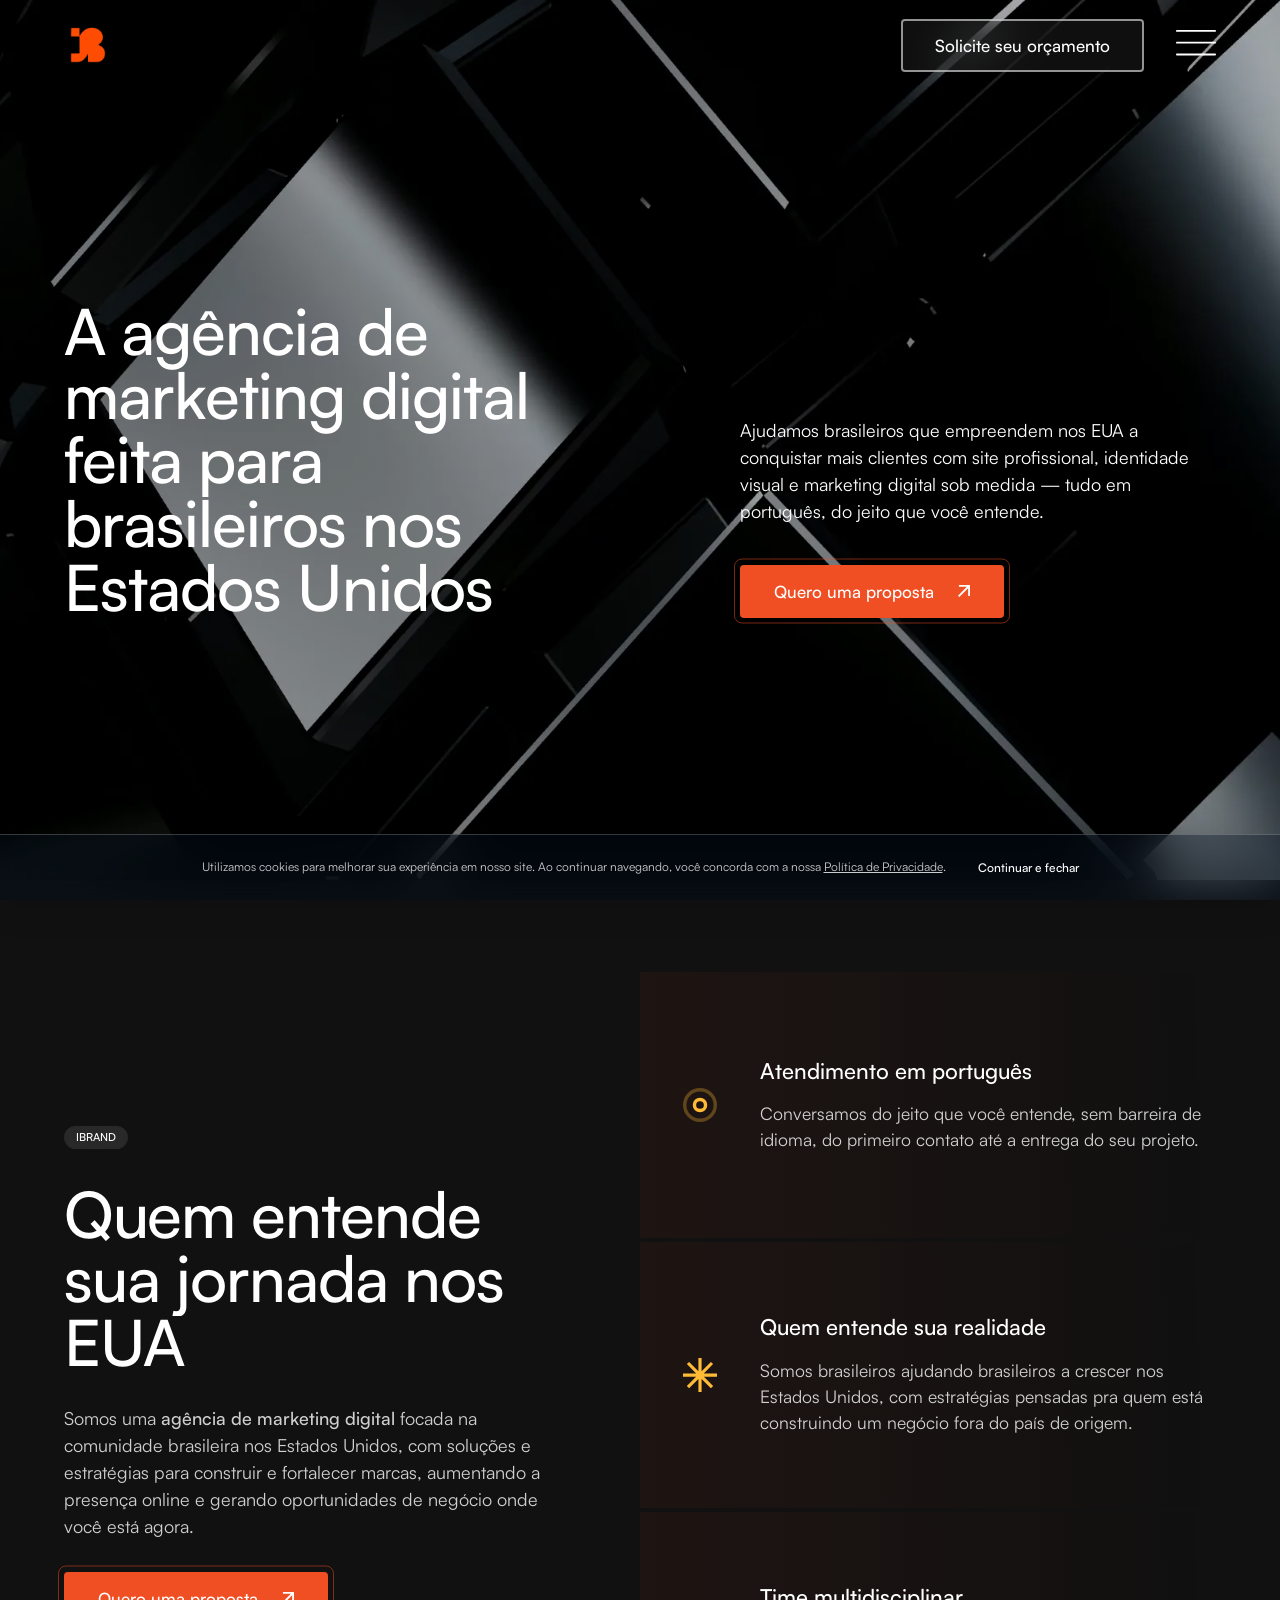
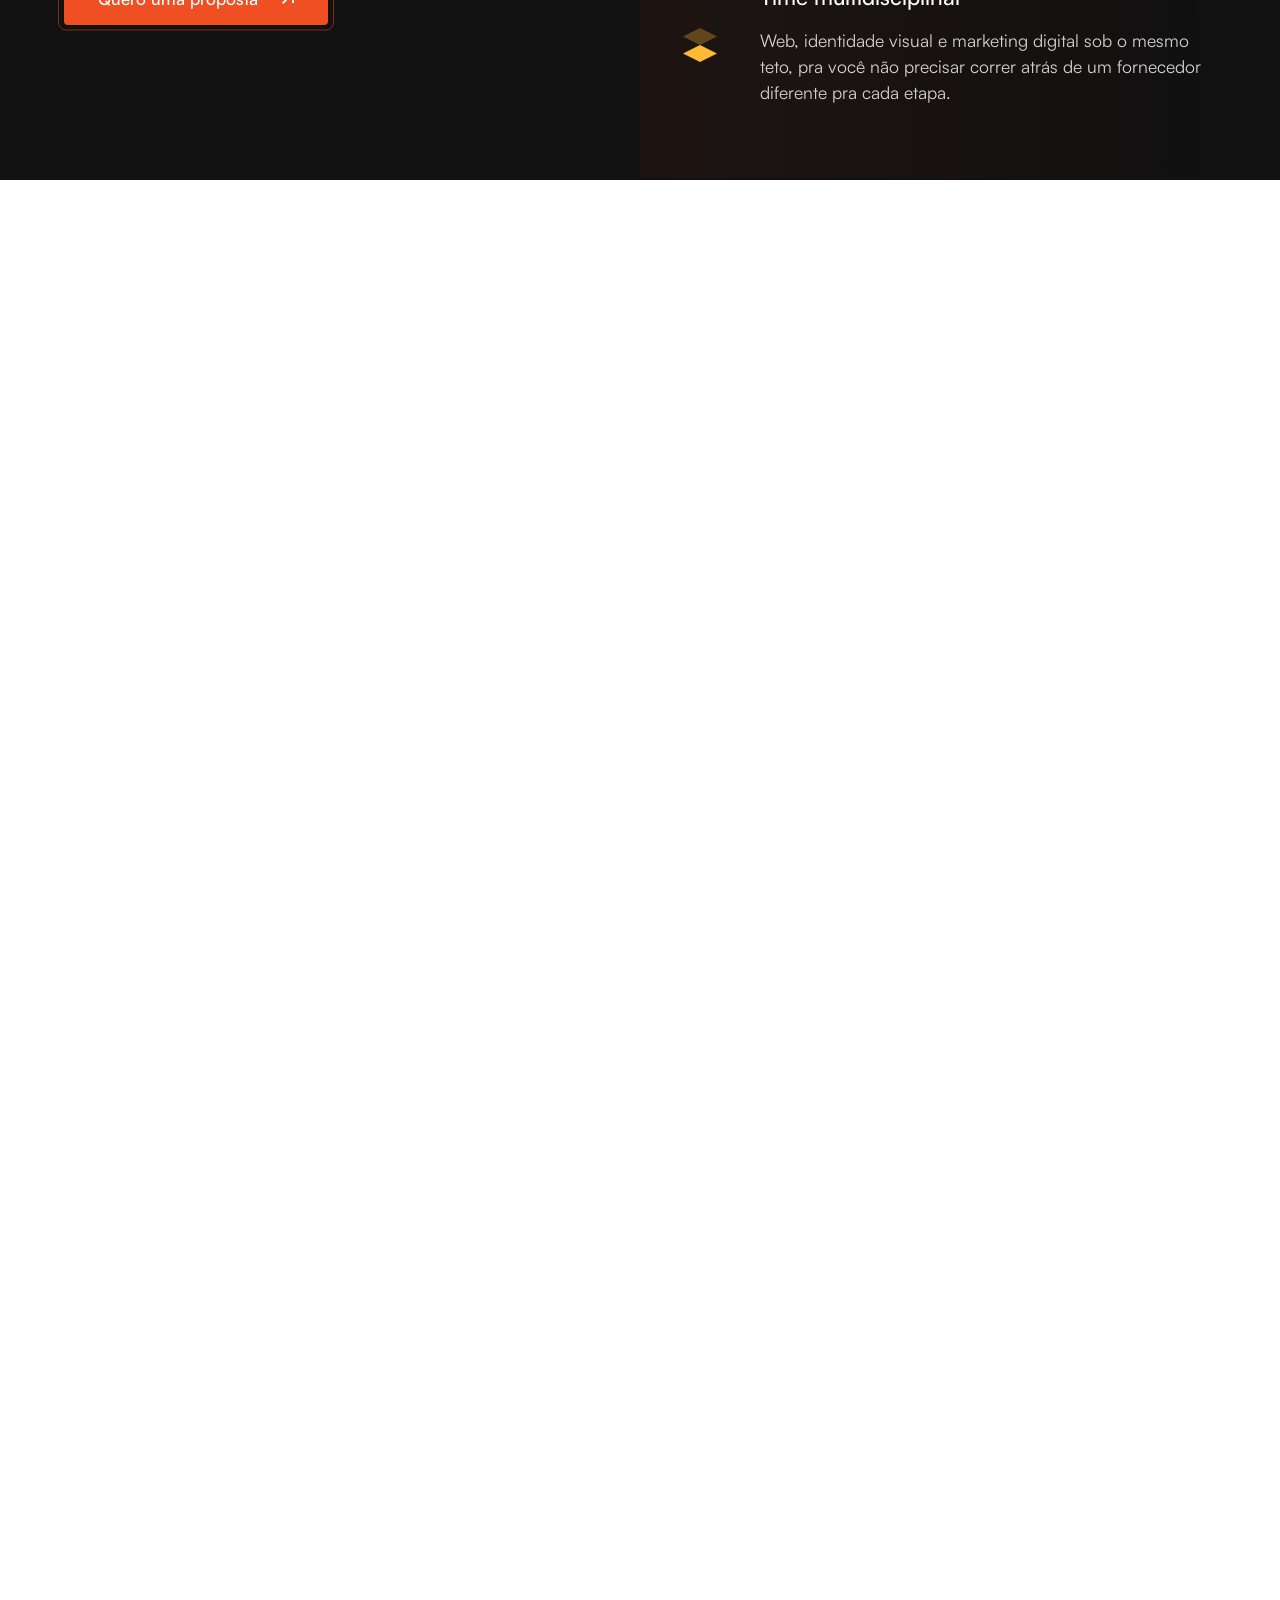
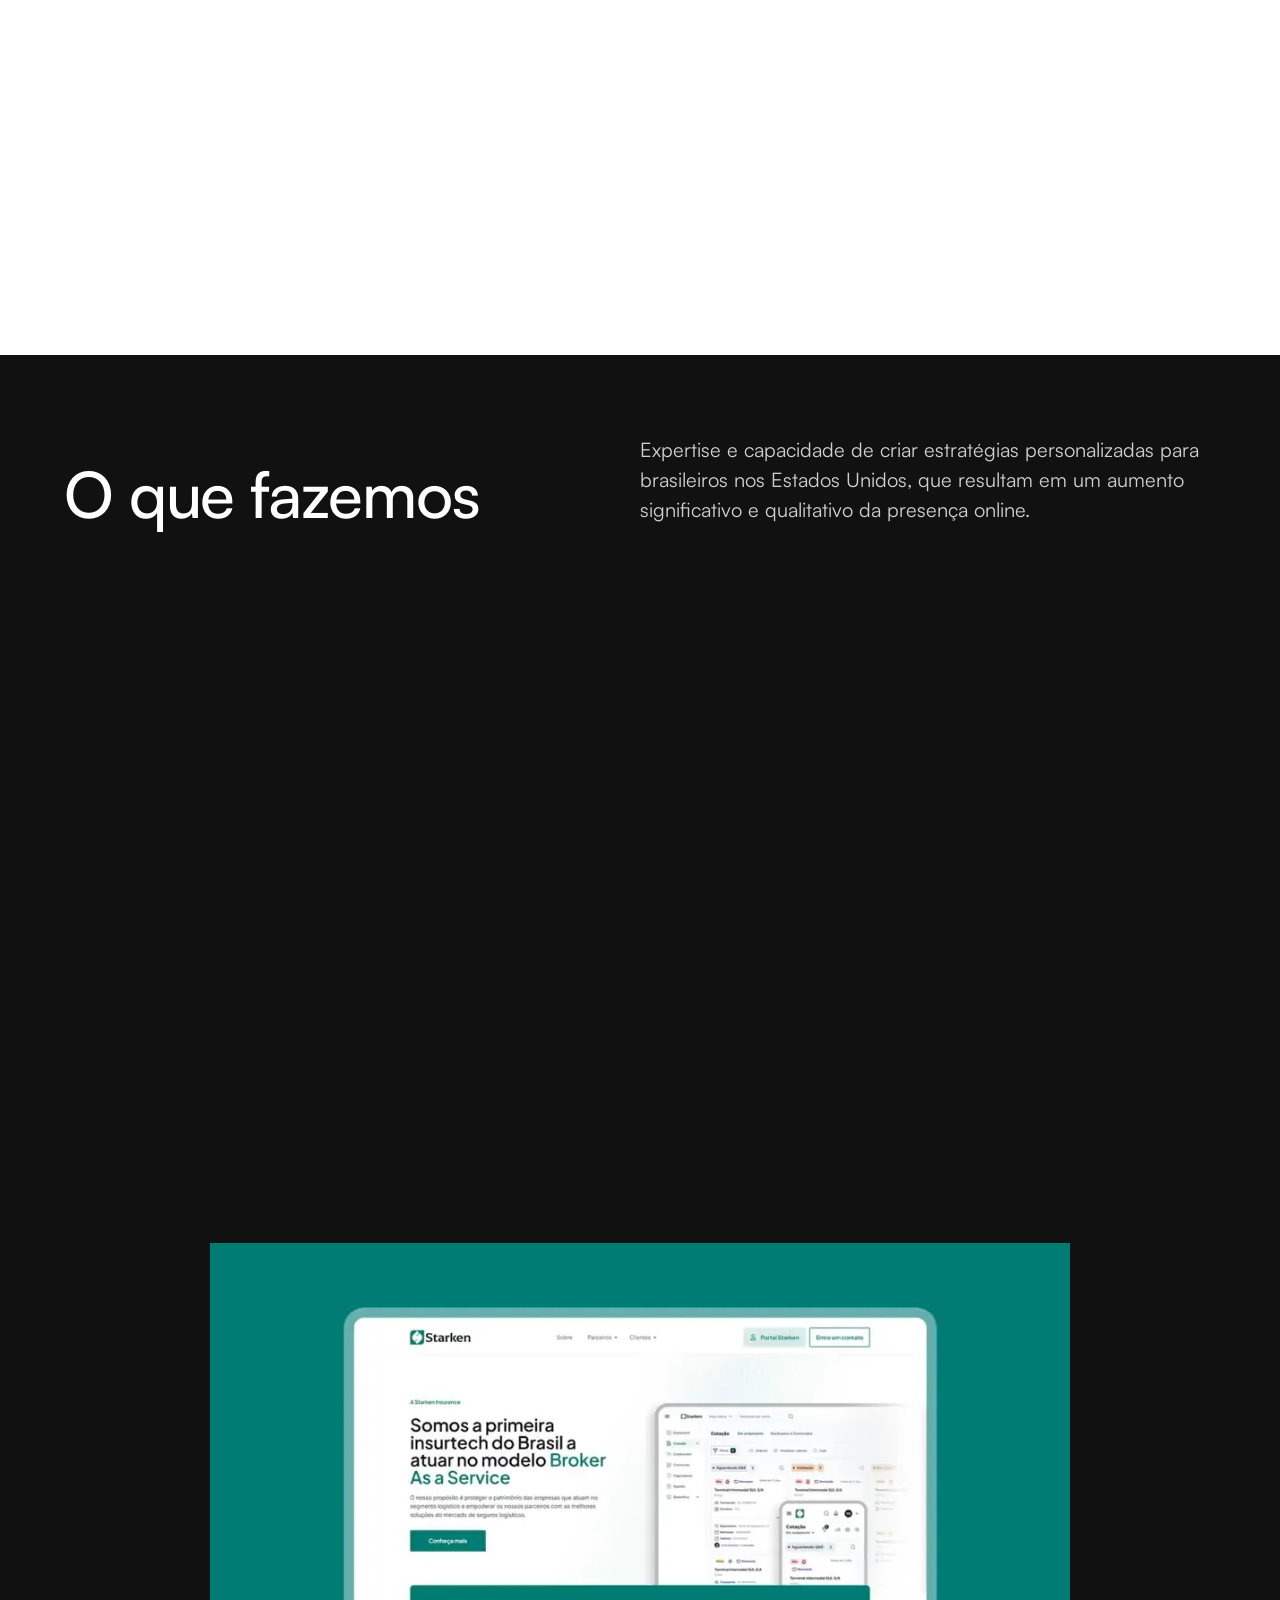
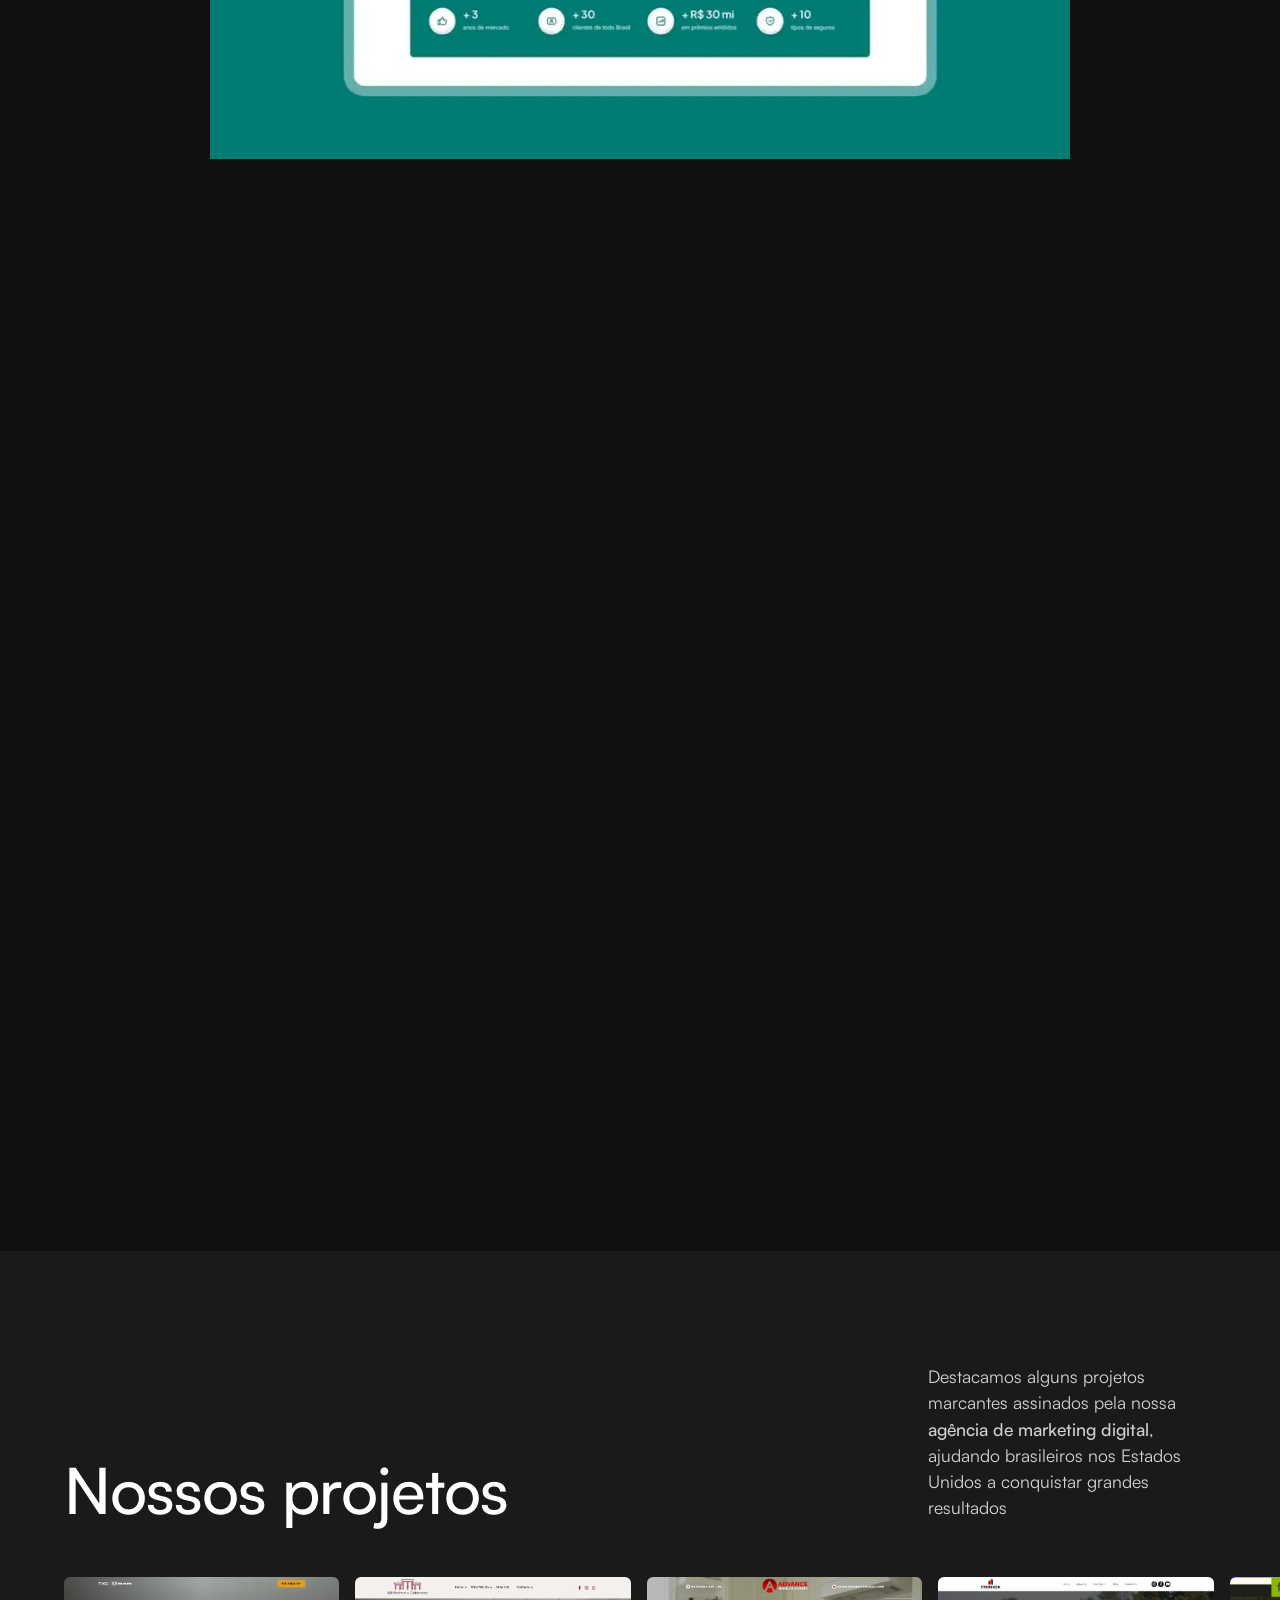
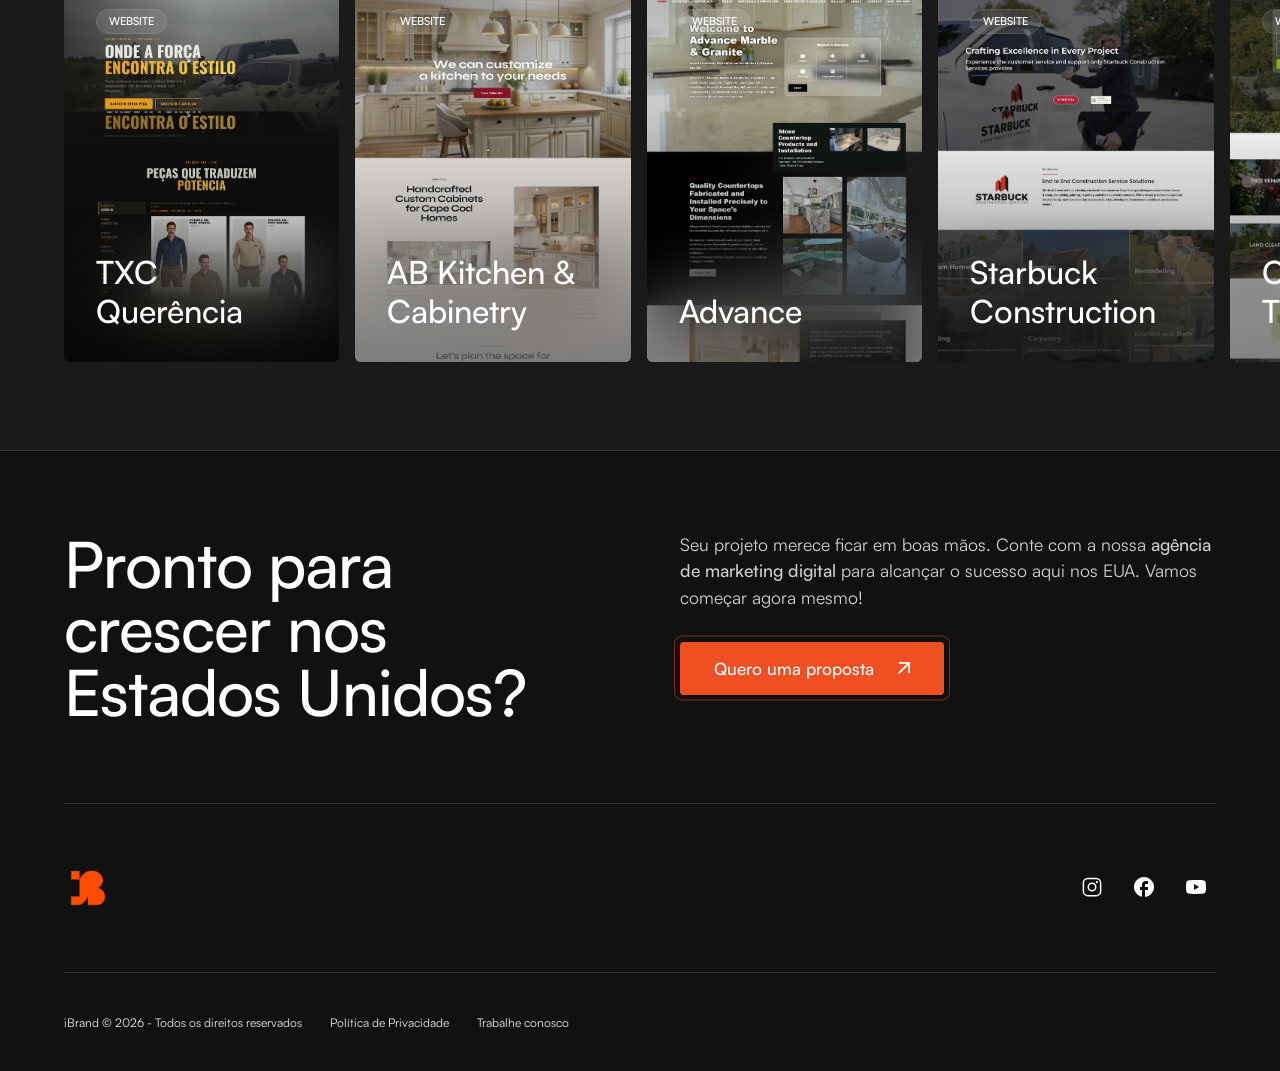
==== commit ef6a97a8: "FIX: preloader blocking taps, mosaic blanking and scroll-video stall on slow mobile networks - Disab" ====
--- a/index.html
+++ b/index.html
@@ -254,7 +254,7 @@
           </h2>
         </div>
         <div class="video-wrapper" id="moving-video">
-          <video autoplay loop muted playsinline poster="assets/video/posters/agencia-de-desenvolvimento-de-sites-2.webp">
+          <video autoplay loop muted playsinline preload="auto" poster="assets/video/posters/agencia-de-desenvolvimento-de-sites-2.webp">
             <source src="assets/video/agencia-de-marketing-digital-1.mp4" type="video/mp4">
           </video>
         </div>
--- a/assets/css/ibrand-overrides.css
+++ b/assets/css/ibrand-overrides.css
@@ -95,6 +95,10 @@
   display: block; object-fit: contain;
 }
 
+/* ─ Preloader: stop intercepting taps as soon as the fade-out starts,
+   instead of waiting for the 1s opacity/visibility animation to finish ─ */
+.anime-start #preloader { pointer-events: none; }
+
 /* ─ Social hover ─ */
 .footer .social a:hover,
 .links  .social a:hover { background-color: #F04E23 !important; }
@@ -144,6 +148,10 @@
   border-top: 0;
   background-color: #fff;
   border-radius: 12px;
+  /* .form-af's own div children float (theme default); without this the
+     card collapses to its padding height and every field paints outside
+     of it, off the white card. */
+  display: flow-root;
 }
 .orcamento-feedback { display: none; margin: 16px 0 0; font-size: 15px; line-height: 1.5; color: #1a7a3c; }
 .orcamento-feedback.is-visible { display: block; }
